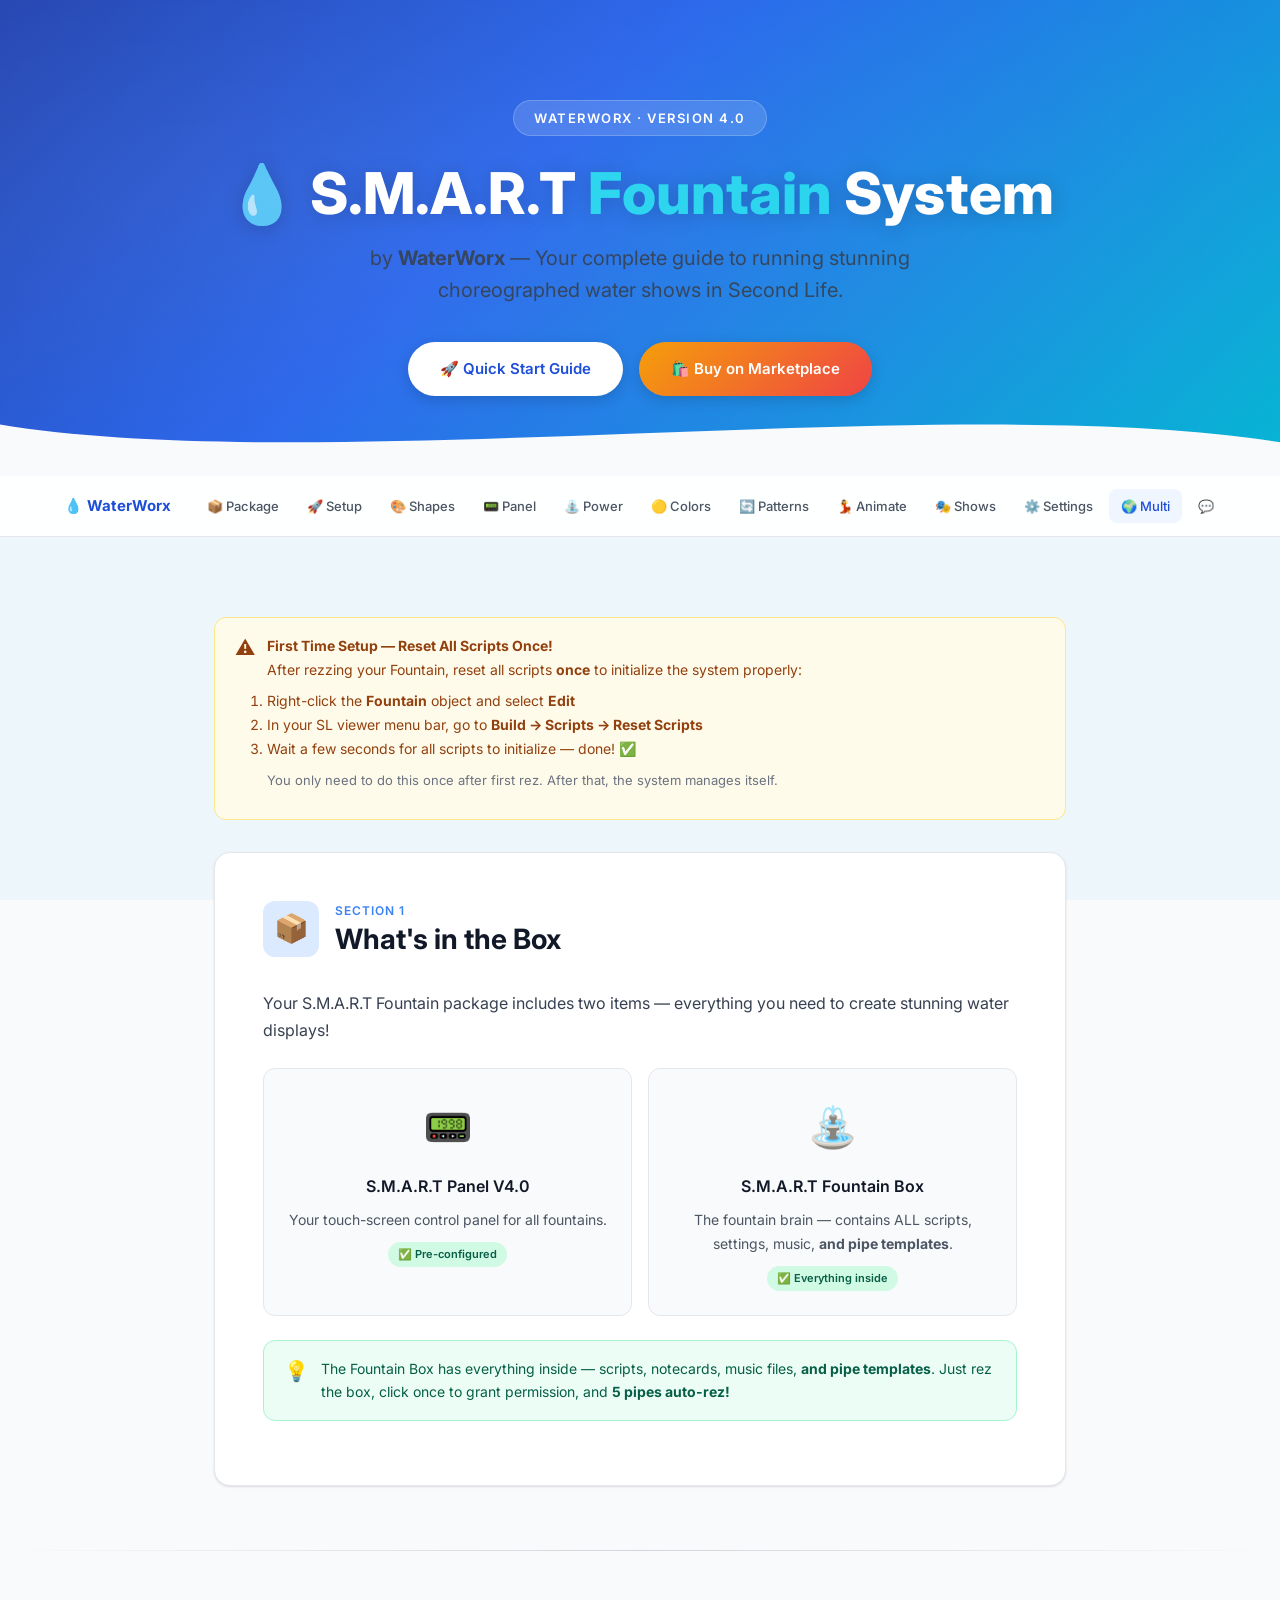
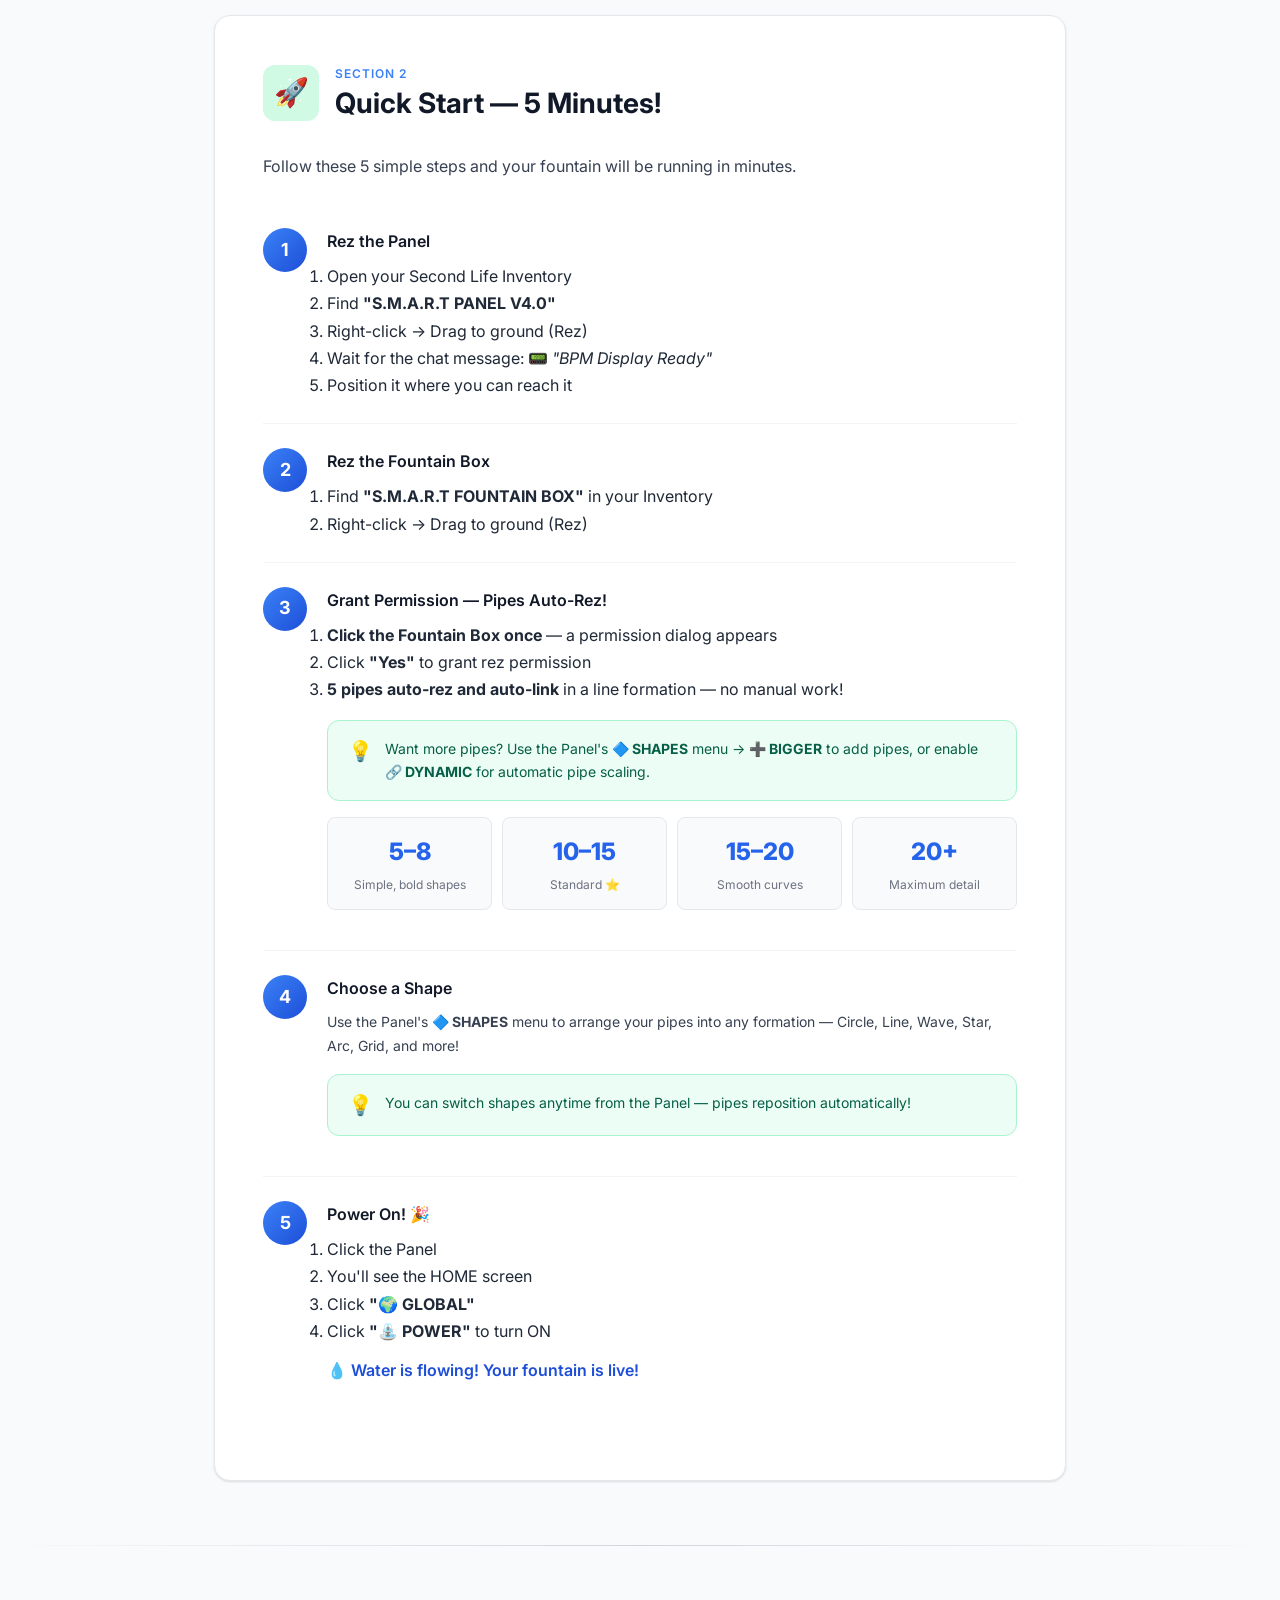
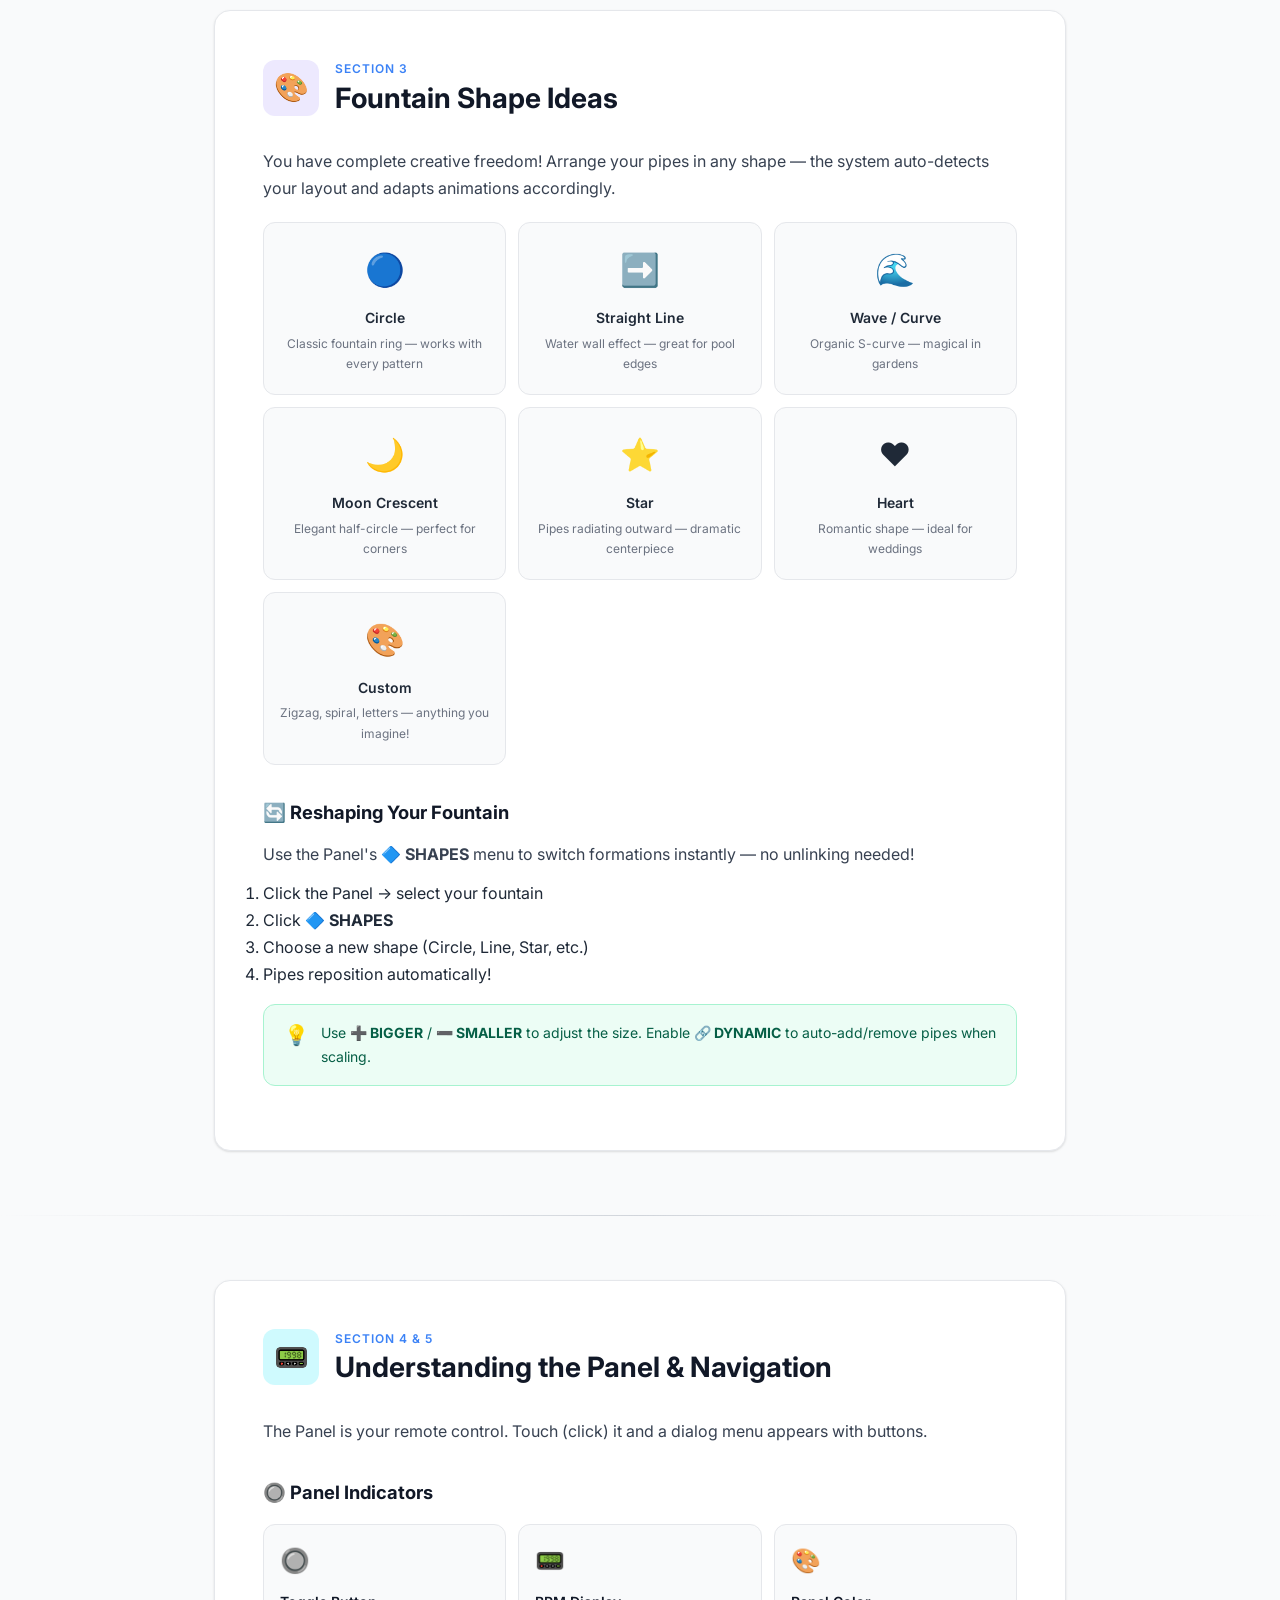
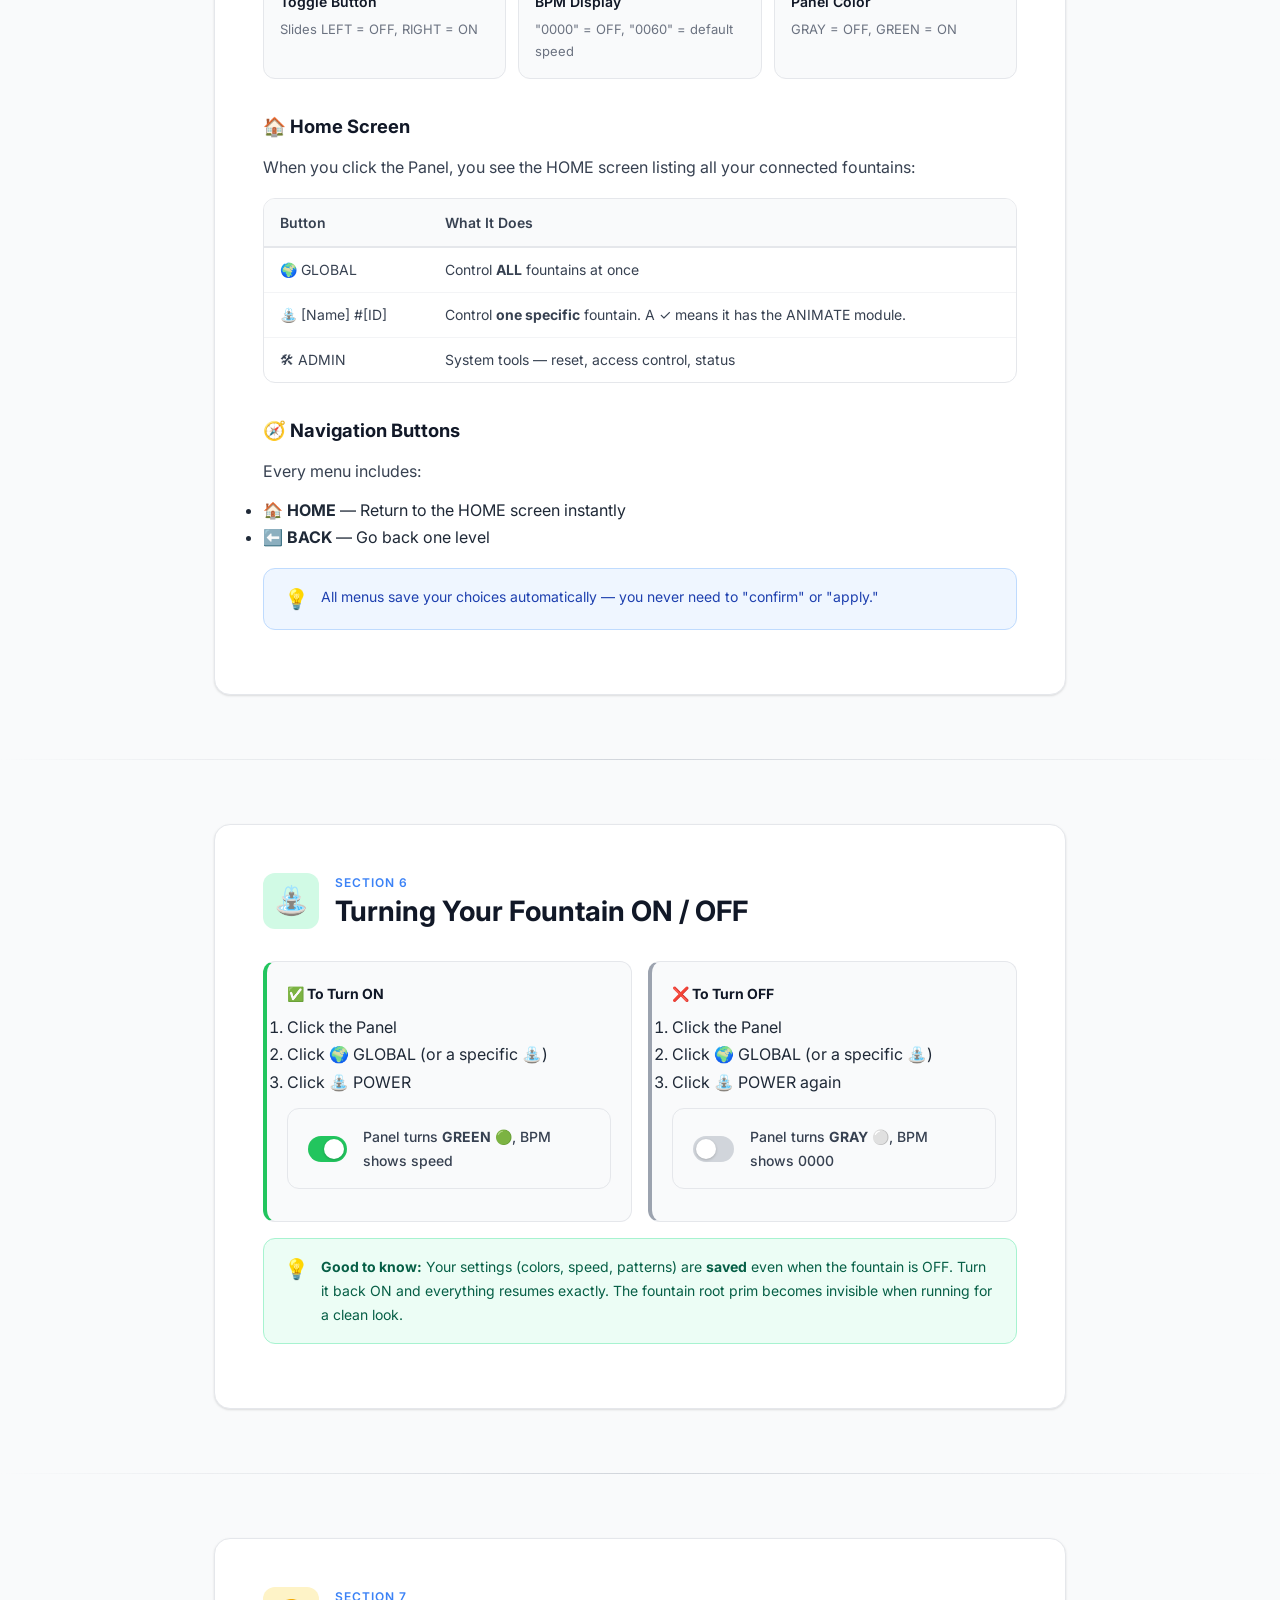
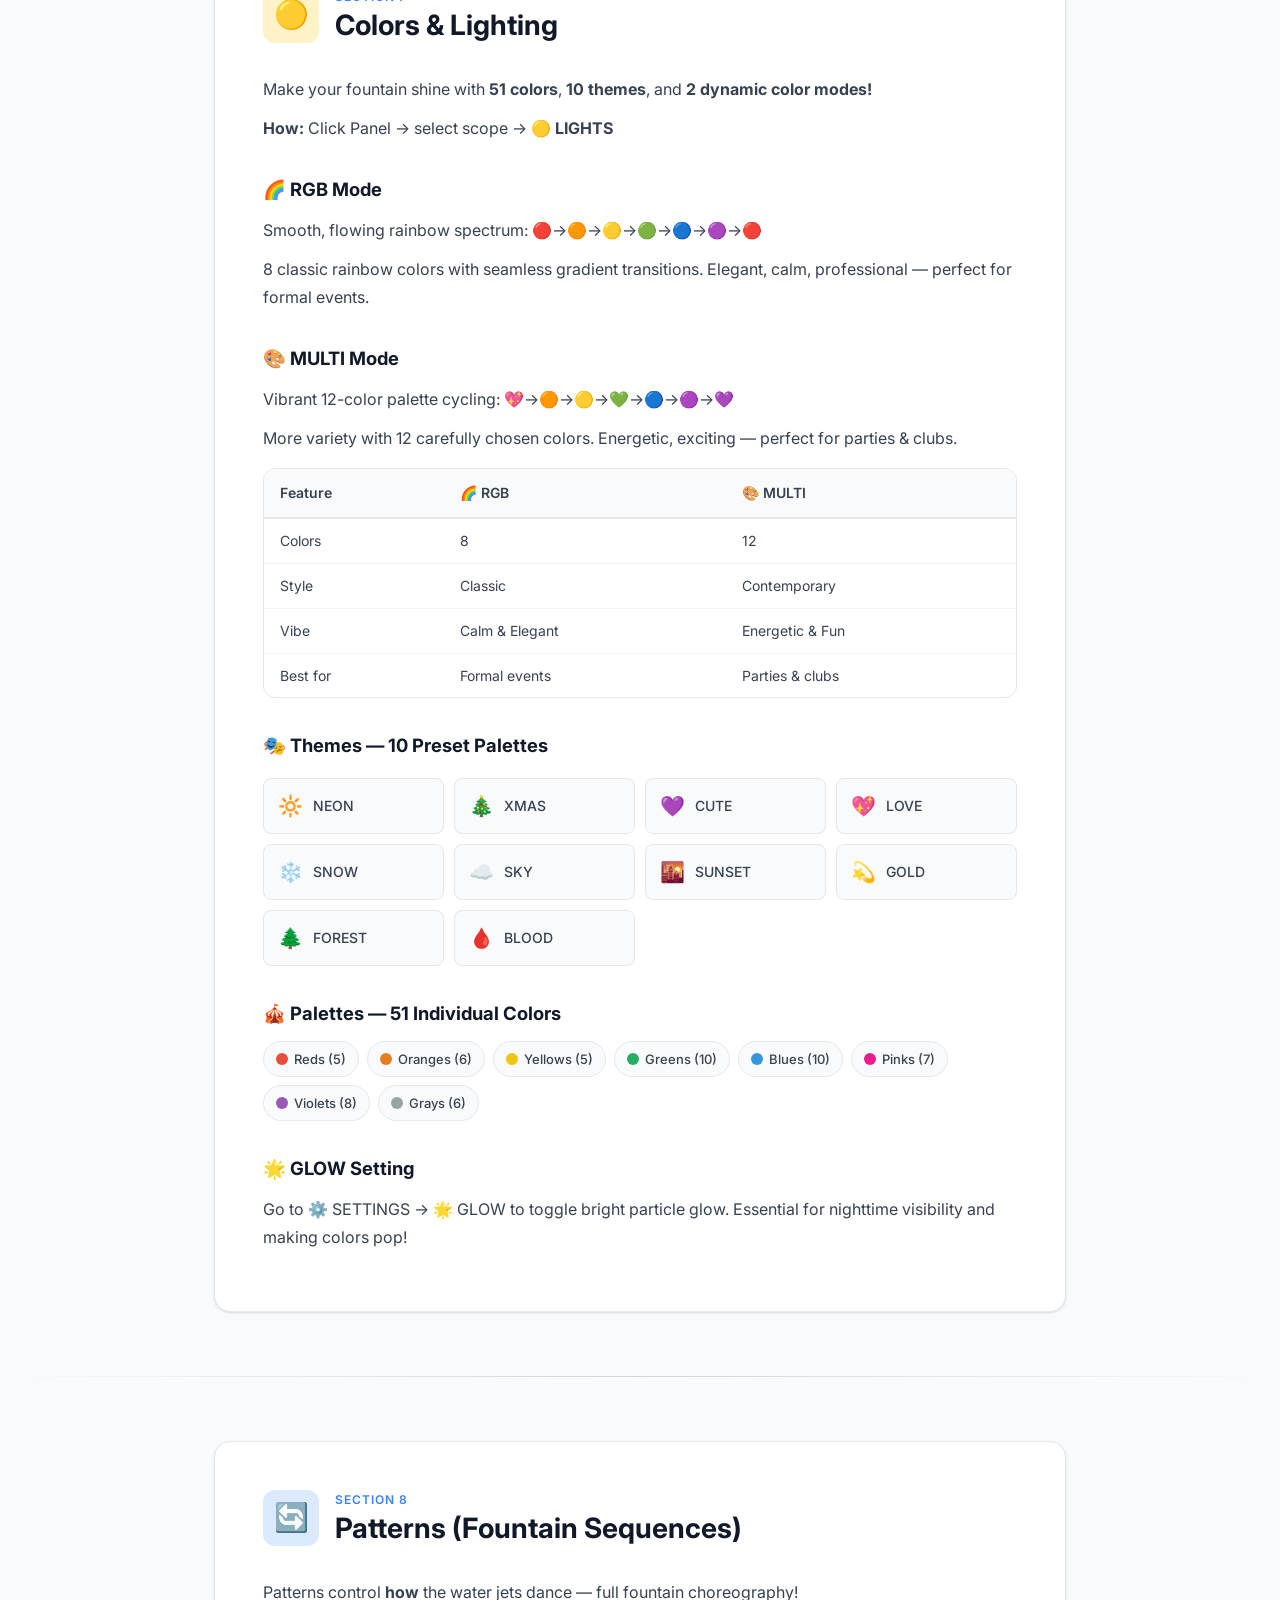
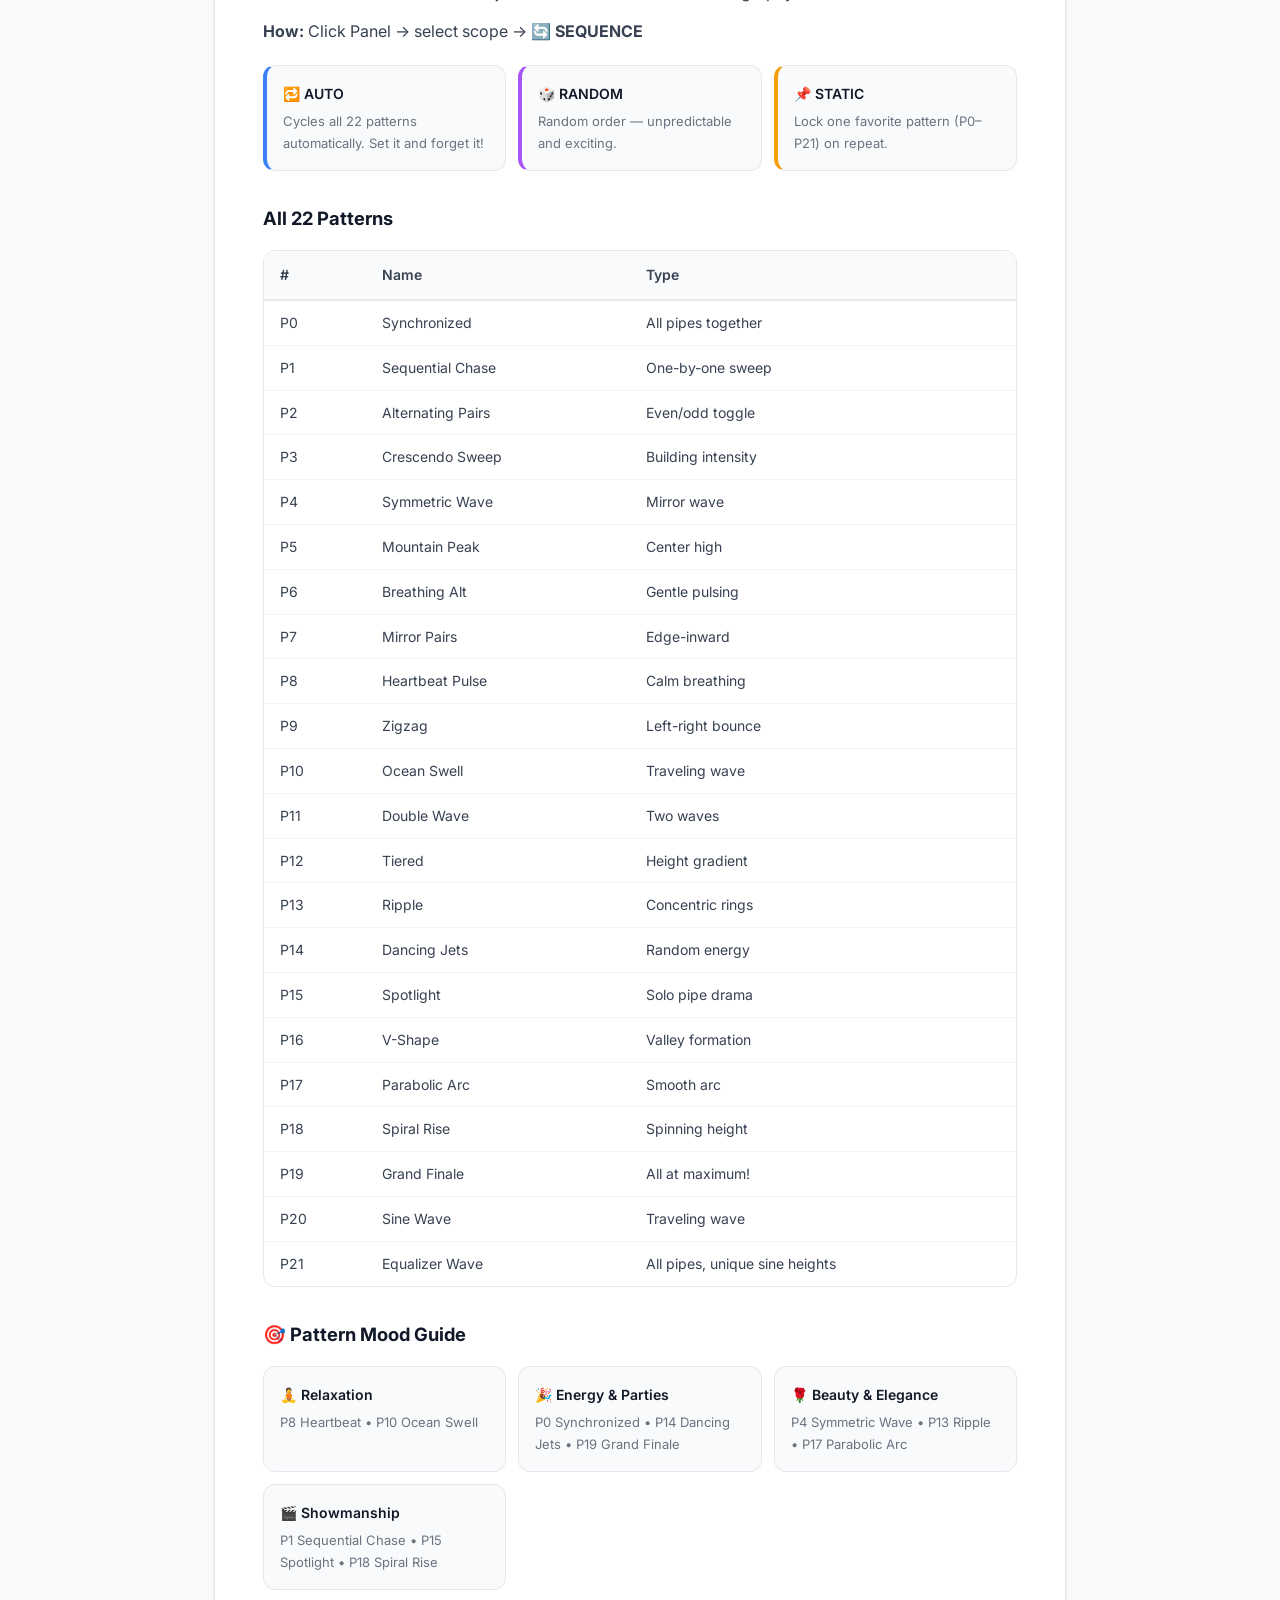
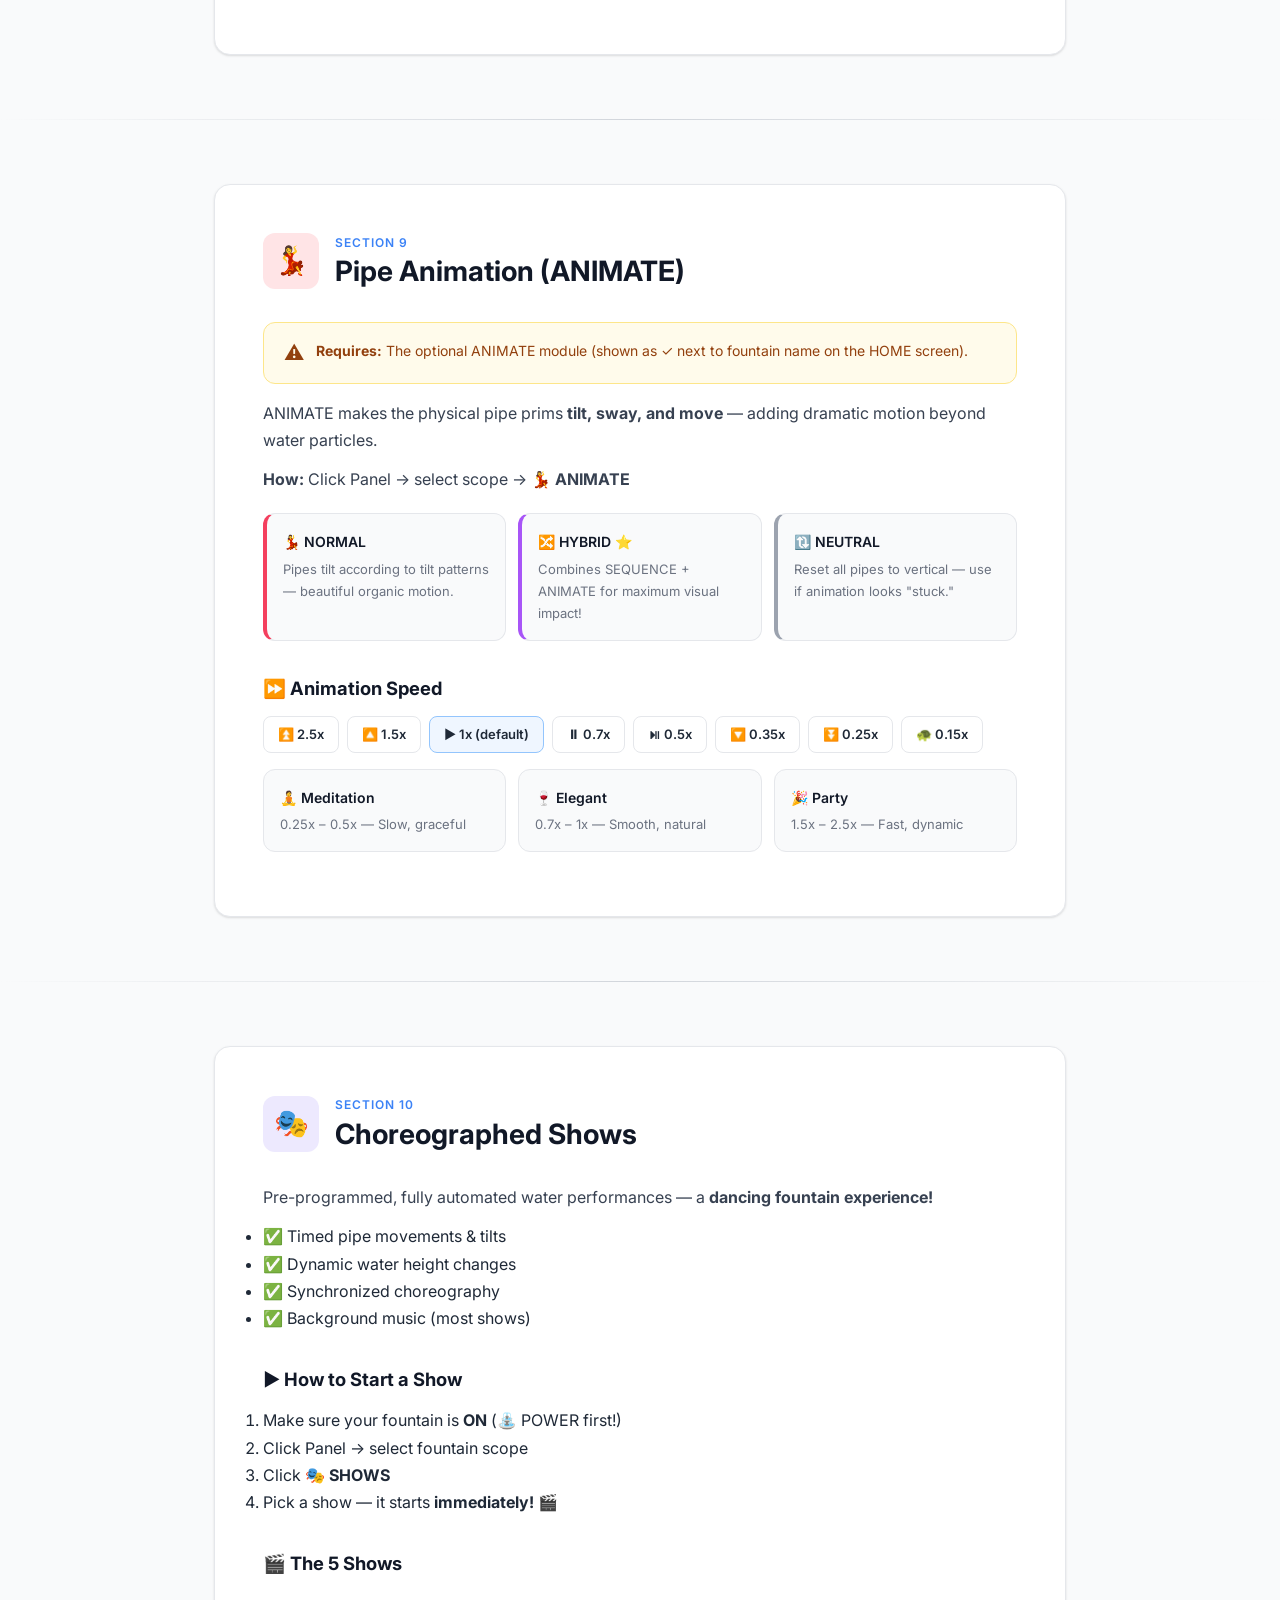
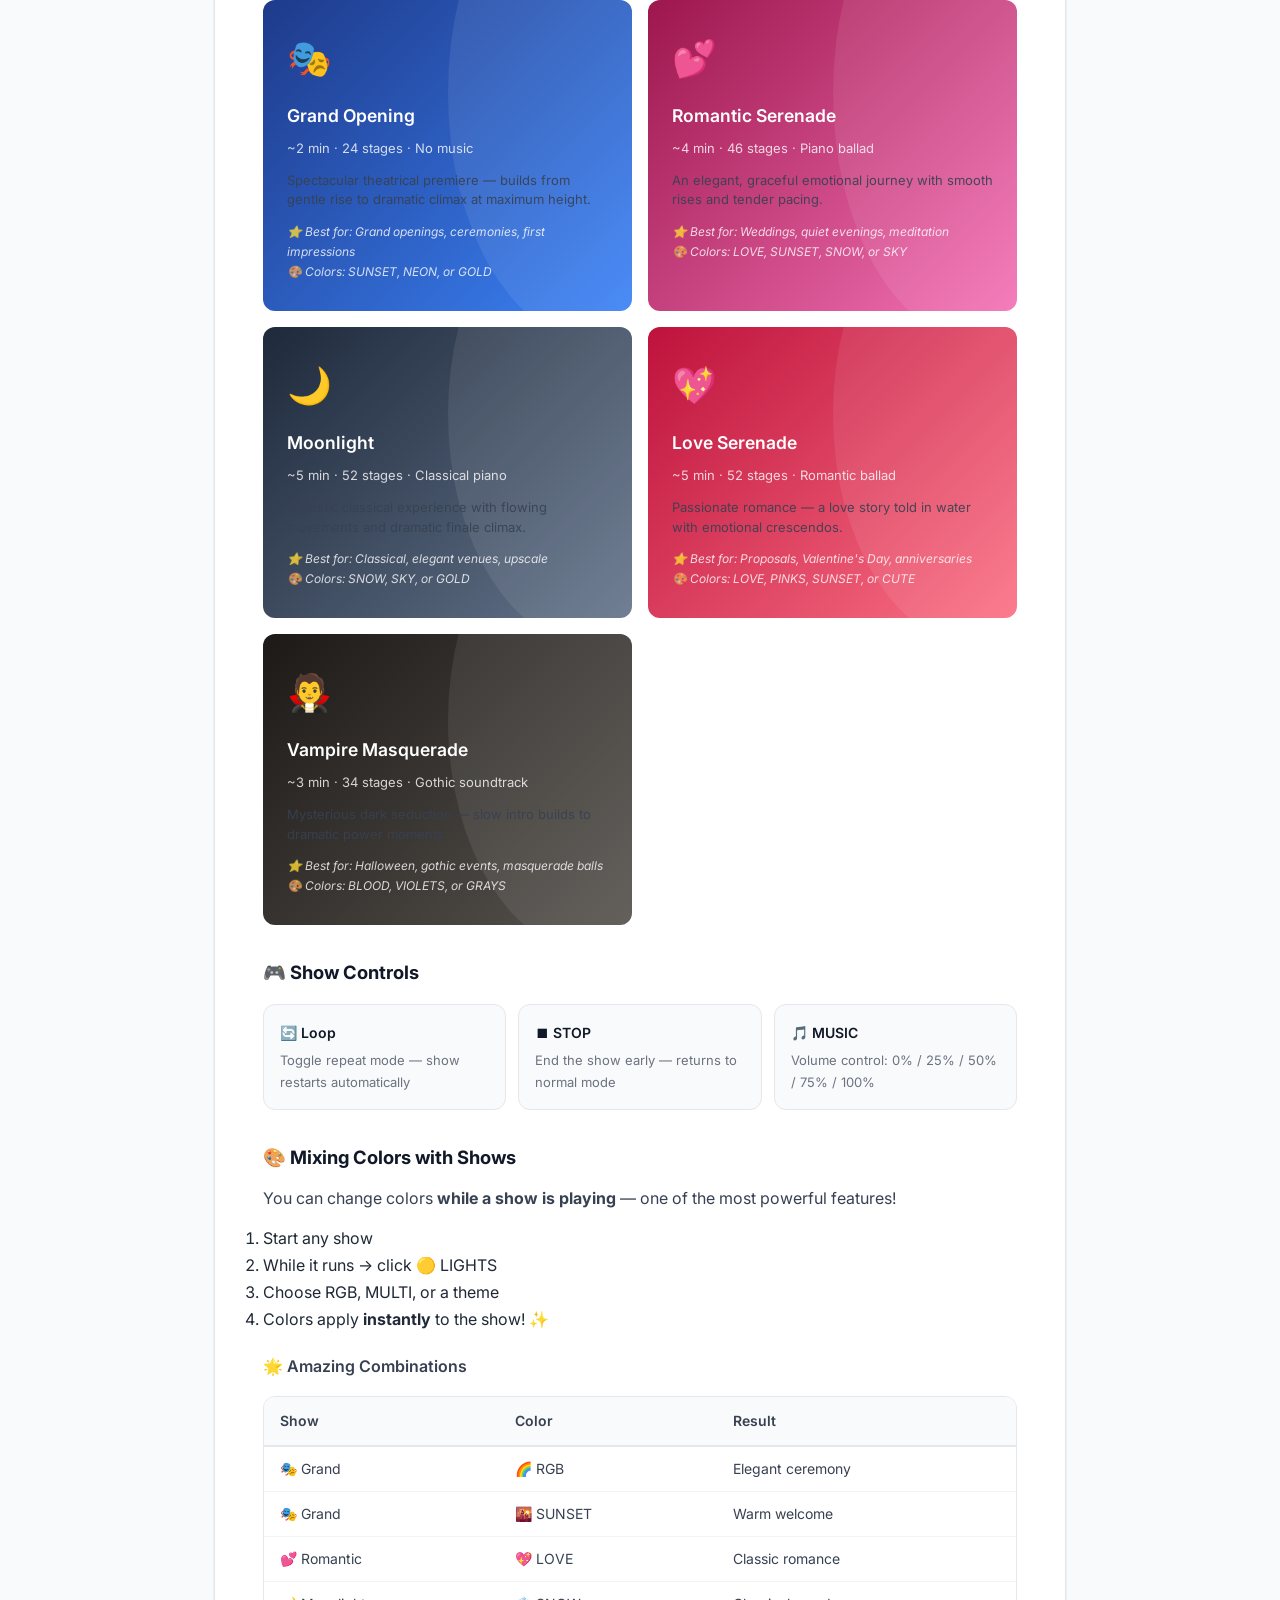
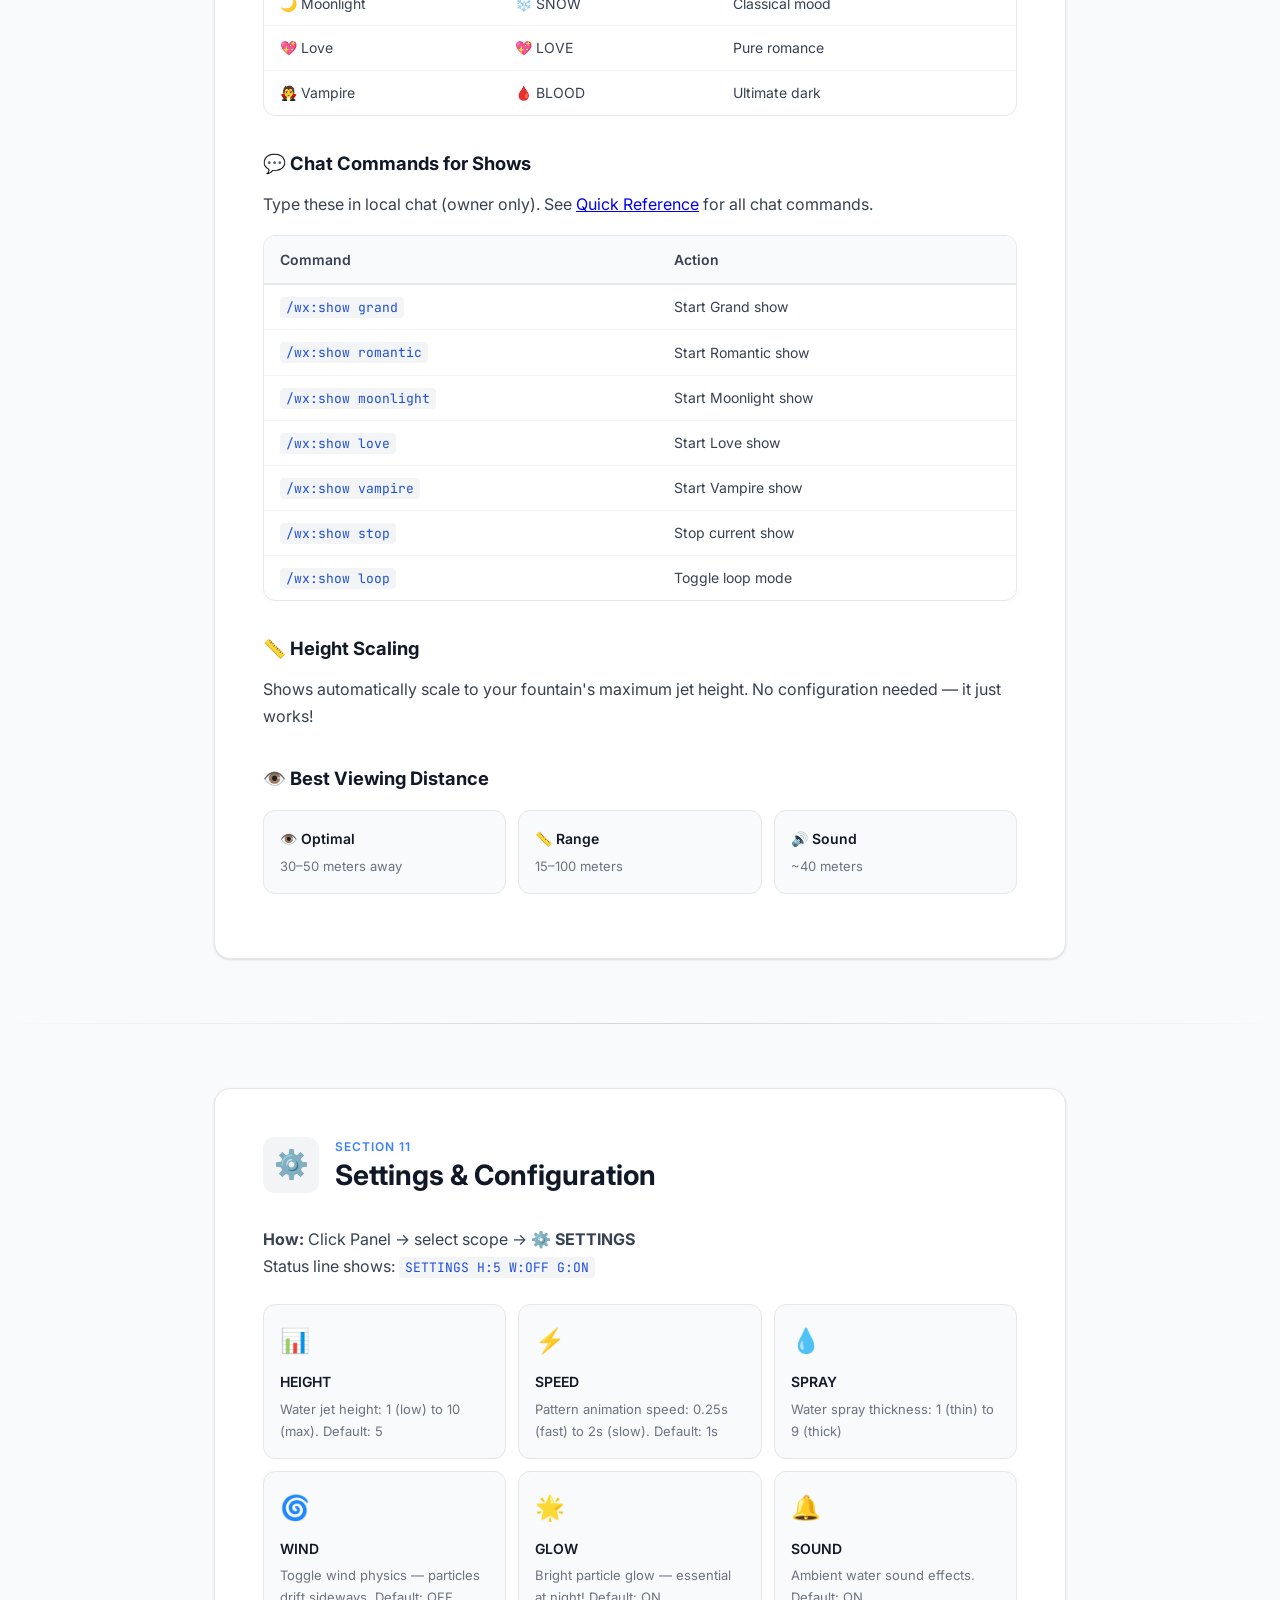
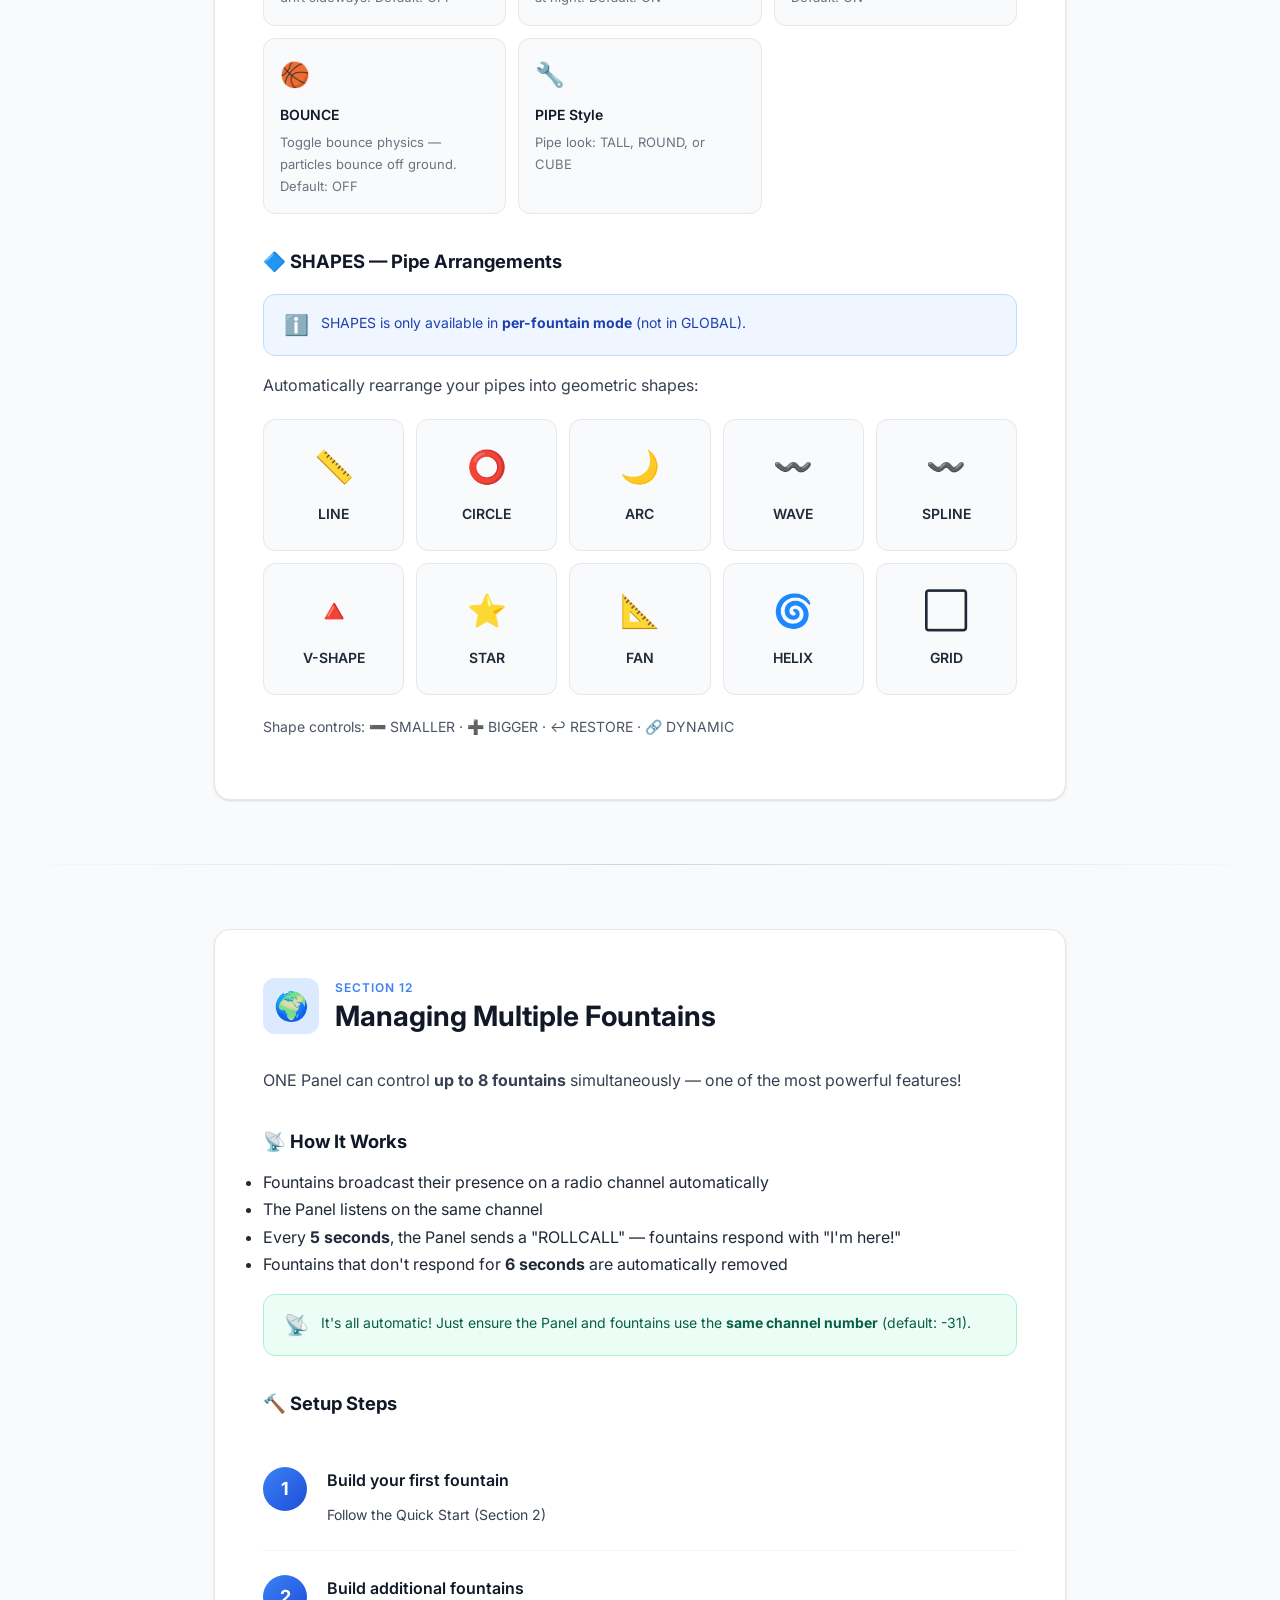
==== index.html @ d5ed3cd9 "Create index.html" ====
<!DOCTYPE html>
<html lang="en">
<head>
  <meta charset="UTF-8">
  <meta name="viewport" content="width=device-width, initial-scale=1.0">
  <title>WaterWorx — S.M.A.R.T Fountain System V4.0 User Guide</title>
  <meta name="description" content="Complete user guide for the WaterWorx S.M.A.R.T Fountain System V4.0 for Second Life. Setup, controls, shows, multi-fountain management and more.">
  <link rel="preconnect" href="https://fonts.googleapis.com">
  <link rel="preconnect" href="https://fonts.gstatic.com" crossorigin>
  <link href="https://fonts.googleapis.com/css2?family=Inter:wght@300;400;500;600;700;800&family=JetBrains+Mono:wght@400;500&display=swap" rel="stylesheet">
  <style>
    /* ========== CSS Reset & Variables ========== */
    *, *::before, *::after { box-sizing: border-box; margin: 0; padding: 0; }

    :root {
      --blue-50: #eff6ff;
      --blue-100: #dbeafe;
      --blue-200: #bfdbfe;
      --blue-300: #93c5fd;
      --blue-400: #60a5fa;
      --blue-500: #3b82f6;
      --blue-600: #2563eb;
      --blue-700: #1d4ed8;
      --blue-800: #1e40af;
      --blue-900: #1e3a8a;
      --cyan-400: #22d3ee;
      --cyan-500: #06b6d4;
      --purple-500: #a855f7;
      --purple-600: #9333ea;
      --gray-50: #f9fafb;
      --gray-100: #f3f4f6;
      --gray-200: #e5e7eb;
      --gray-300: #d1d5db;
      --gray-400: #9ca3af;
      --gray-500: #6b7280;
      --gray-600: #4b5563;
      --gray-700: #374151;
      --gray-800: #1f2937;
      --gray-900: #111827;
      --green-500: #22c55e;
      --red-500: #ef4444;
      --amber-500: #f59e0b;
      --rose-500: #f43f5e;
      --radius: 12px;
      --radius-lg: 16px;
      --shadow: 0 1px 3px rgba(0,0,0,.08), 0 1px 2px rgba(0,0,0,.06);
      --shadow-md: 0 4px 6px -1px rgba(0,0,0,.08), 0 2px 4px -2px rgba(0,0,0,.06);
      --shadow-lg: 0 10px 15px -3px rgba(0,0,0,.08), 0 4px 6px -4px rgba(0,0,0,.06);
      --shadow-xl: 0 20px 25px -5px rgba(0,0,0,.1), 0 8px 10px -6px rgba(0,0,0,.08);
    }

    html { scroll-behavior: smooth; scroll-padding-top: 90px; }

    body {
      font-family: 'Inter', -apple-system, BlinkMacSystemFont, sans-serif;
      background: var(--gray-50);
      color: var(--gray-800);
      line-height: 1.7;
      font-size: 16px;
      -webkit-font-smoothing: antialiased;
    }

    /* ========== Animated Water Background ========== */
    .water-bg {
      position: fixed;
      top: 0; left: 0; right: 0; bottom: 0;
      pointer-events: none;
      z-index: -1;
      overflow: hidden;
    }
    .water-bg::before, .water-bg::after {
      content: '';
      position: absolute;
      width: 200%;
      height: 200%;
      top: -50%;
      left: -50%;
      border-radius: 40%;
      opacity: .03;
    }
    .water-bg::before {
      background: var(--blue-400);
      animation: waterFloat 25s ease-in-out infinite;
    }
    .water-bg::after {
      background: var(--cyan-400);
      animation: waterFloat 30s ease-in-out infinite reverse;
    }
    @keyframes waterFloat {
      0%, 100% { transform: translate(0, 0) rotate(0deg); }
      25% { transform: translate(2%, 3%) rotate(90deg); }
      50% { transform: translate(-1%, 5%) rotate(180deg); }
      75% { transform: translate(3%, 1%) rotate(270deg); }
    }

    /* ========== Header / Hero ========== */
    .hero {
      background: linear-gradient(135deg, var(--blue-800) 0%, var(--blue-600) 40%, var(--cyan-500) 100%);
      color: #fff;
      padding: 100px 24px 80px;
      text-align: center;
      position: relative;
      overflow: hidden;
    }
    .hero::before {
      content: '';
      position: absolute;
      top: -60%;
      left: -20%;
      width: 140%;
      height: 200%;
      background: radial-gradient(ellipse at 30% 50%, rgba(255,255,255,.08) 0%, transparent 70%);
      pointer-events: none;
    }
    .hero-badge {
      display: inline-block;
      background: rgba(255,255,255,.15);
      backdrop-filter: blur(8px);
      border: 1px solid rgba(255,255,255,.2);
      padding: 6px 20px;
      border-radius: 999px;
      font-size: 13px;
      font-weight: 600;
      letter-spacing: 1.5px;
      text-transform: uppercase;
      margin-bottom: 24px;
    }
    .hero h1 {
      font-size: clamp(2.2rem, 5vw, 3.6rem);
      font-weight: 800;
      line-height: 1.15;
      margin-bottom: 16px;
      text-shadow: 0 2px 20px rgba(0,0,0,.2);
    }
    .hero h1 span { color: var(--cyan-400); }
    .hero p {
      font-size: clamp(1rem, 2vw, 1.25rem);
      max-width: 640px;
      margin: 0 auto 36px;
      opacity: .9;
      line-height: 1.6;
    }
    .hero-buttons {
      display: flex;
      justify-content: center;
      flex-wrap: wrap;
      gap: 16px;
      position: relative;
      z-index: 2;
    }
    .hero-cta {
      display: inline-flex;
      align-items: center;
      gap: 8px;
      background: #fff;
      color: var(--blue-700);
      font-weight: 600;
      font-size: 15px;
      padding: 14px 32px;
      border-radius: 999px;
      text-decoration: none;
      transition: transform .2s, box-shadow .2s;
      box-shadow: 0 4px 14px rgba(0,0,0,.15);
    }
    .hero-cta:hover { transform: translateY(-2px); box-shadow: 0 8px 24px rgba(0,0,0,.2); }
    .hero-cta-buy {
      background: linear-gradient(135deg, #f59e0b, #ef4444);
      color: #fff;
    }
    .hero-cta-buy:hover {
      background: linear-gradient(135deg, #d97706, #dc2626);
    }
    .hero-wave {
      position: absolute;
      bottom: -2px;
      left: 0;
      width: 100%;
      line-height: 0;
    }
    .hero-wave svg { display: block; width: 100%; height: auto; }

    /* ========== Sticky Nav ========== */
    .sticky-nav {
      position: sticky;
      top: 0;
      background: rgba(255,255,255,.92);
      backdrop-filter: blur(12px);
      border-bottom: 1px solid var(--gray-200);
      z-index: 100;
      transition: box-shadow .3s;
    }
    .sticky-nav.scrolled { box-shadow: var(--shadow-md); }
    .nav-inner {
      max-width: 1200px;
      margin: 0 auto;
      padding: 0 24px;
      display: flex;
      align-items: center;
      height: 60px;
      gap: 24px;
    }
    .nav-logo {
      font-weight: 700;
      font-size: 15px;
      color: var(--blue-700);
      white-space: nowrap;
      flex-shrink: 0;
    }
    .nav-links {
      display: flex;
      gap: 4px;
      overflow-x: auto;
      scrollbar-width: none;
      flex: 1;
    }
    .nav-links::-webkit-scrollbar { display: none; }
    .nav-links a {
      font-size: 13px;
      font-weight: 500;
      color: var(--gray-600);
      text-decoration: none;
      white-space: nowrap;
      padding: 6px 12px;
      border-radius: 8px;
      transition: background .15s, color .15s;
    }
    .nav-links a:hover, .nav-links a.active {
      background: var(--blue-50);
      color: var(--blue-700);
    }
    .mobile-menu-btn {
      display: none;
      background: none;
      border: none;
      font-size: 24px;
      cursor: pointer;
      color: var(--gray-700);
    }

    /* ========== Content Container ========== */
    .container {
      max-width: 900px;
      margin: 0 auto;
      padding: 0 24px;
    }

    /* ========== Sections ========== */
    section {
      padding: 64px 0;
    }
    section:nth-child(even) > .container > .section-card {
      background: #fff;
    }
    .section-card {
      background: #fff;
      border-radius: var(--radius-lg);
      border: 1px solid var(--gray-200);
      padding: 48px;
      box-shadow: var(--shadow);
      transition: box-shadow .3s;
    }
    .section-card:hover { box-shadow: var(--shadow-lg); }

    .section-header {
      display: flex;
      align-items: center;
      gap: 16px;
      margin-bottom: 32px;
    }
    .section-icon {
      width: 56px;
      height: 56px;
      border-radius: var(--radius);
      display: flex;
      align-items: center;
      justify-content: center;
      font-size: 28px;
      flex-shrink: 0;
    }
    .icon-blue { background: var(--blue-100); }
    .icon-green { background: #d1fae5; }
    .icon-purple { background: #ede9fe; }
    .icon-amber { background: #fef3c7; }
    .icon-rose { background: #ffe4e6; }
    .icon-cyan { background: #cffafe; }
    .icon-gray { background: var(--gray-100); }

    .section-header h2 {
      font-size: 1.75rem;
      font-weight: 700;
      color: var(--gray-900);
      line-height: 1.3;
    }
    .section-header .section-num {
      display: block;
      font-size: 12px;
      font-weight: 600;
      color: var(--blue-500);
      text-transform: uppercase;
      letter-spacing: 1px;
    }

    h3 {
      font-size: 1.15rem;
      font-weight: 700;
      color: var(--gray-900);
      margin: 32px 0 12px;
    }
    h4 {
      font-size: 1rem;
      font-weight: 600;
      color: var(--gray-700);
      margin: 20px 0 8px;
    }
    p { margin-bottom: 12px; color: var(--gray-700); }

    /* ========== Package Cards ========== */
    .package-grid {
      display: grid;
      grid-template-columns: repeat(auto-fit, minmax(240px, 1fr));
      gap: 16px;
      margin: 24px 0;
    }
    .package-card {
      background: var(--gray-50);
      border: 1px solid var(--gray-200);
      border-radius: var(--radius);
      padding: 24px;
      text-align: center;
      transition: transform .2s, box-shadow .2s;
    }
    .package-card:hover { transform: translateY(-3px); box-shadow: var(--shadow-md); }
    .package-card .card-icon { font-size: 40px; margin-bottom: 12px; display: block; }
    .package-card h4 { margin: 0 0 8px; color: var(--gray-900); }
    .package-card p { font-size: 14px; color: var(--gray-600); margin: 0; }
    .package-card .badge {
      display: inline-block;
      background: #d1fae5;
      color: #065f46;
      font-size: 11px;
      font-weight: 600;
      padding: 3px 10px;
      border-radius: 999px;
      margin-top: 10px;
    }

    /* ========== Step Cards ========== */
    .steps { margin: 24px 0; }
    .step {
      display: flex;
      gap: 20px;
      padding: 24px 0;
      border-bottom: 1px solid var(--gray-100);
    }
    .step:last-child { border-bottom: none; }
    .step-num {
      width: 44px;
      height: 44px;
      border-radius: 50%;
      background: linear-gradient(135deg, var(--blue-500), var(--blue-700));
      color: #fff;
      font-weight: 700;
      font-size: 18px;
      display: flex;
      align-items: center;
      justify-content: center;
      flex-shrink: 0;
    }
    .step-content { flex: 1; }
    .step-content h4 { margin: 0 0 8px; font-size: 1rem; color: var(--gray-900); }
    .step-content p { margin: 0; font-size: 14px; }
    .step-content ul { margin: 8px 0 0 16px; font-size: 14px; color: var(--gray-600); }
    .step-content ul li { margin-bottom: 4px; }

    /* ========== Info / Tip / Warning Boxes ========== */
    .callout {
      border-radius: var(--radius);
      padding: 16px 20px;
      margin: 16px 0;
      font-size: 14px;
      display: flex;
      gap: 12px;
      align-items: flex-start;
    }
    .callout-icon { font-size: 20px; flex-shrink: 0; line-height: 1.4; }
    .callout-tip { background: #ecfdf5; border: 1px solid #a7f3d0; color: #065f46; }
    .callout-warn { background: #fffbeb; border: 1px solid #fde68a; color: #92400e; }
    .callout-info { background: var(--blue-50); border: 1px solid var(--blue-200); color: var(--blue-800); }

    /* ========== Tables ========== */
    .table-wrap {
      overflow-x: auto;
      margin: 16px 0;
      border-radius: var(--radius);
      border: 1px solid var(--gray-200);
    }
    table {
      width: 100%;
      border-collapse: collapse;
      font-size: 14px;
    }
    thead { background: var(--gray-50); }
    th {
      text-align: left;
      padding: 12px 16px;
      font-weight: 600;
      color: var(--gray-700);
      border-bottom: 2px solid var(--gray-200);
      white-space: nowrap;
    }
    td {
      padding: 10px 16px;
      border-bottom: 1px solid var(--gray-100);
      color: var(--gray-700);
    }
    tr:last-child td { border-bottom: none; }
    tr:hover td { background: var(--blue-50); }
    code, .mono {
      font-family: 'JetBrains Mono', monospace;
      font-size: 13px;
      background: var(--gray-100);
      padding: 2px 6px;
      border-radius: 4px;
      color: var(--blue-700);
    }

    /* ========== Feature Grid ========== */
    .feature-grid {
      display: grid;
      grid-template-columns: repeat(auto-fit, minmax(200px, 1fr));
      gap: 12px;
      margin: 16px 0;
    }
    .feature-item {
      background: var(--gray-50);
      border: 1px solid var(--gray-200);
      border-radius: var(--radius);
      padding: 16px;
      font-size: 14px;
    }
    .feature-item .fi-icon { font-size: 24px; margin-bottom: 8px; display: block; }
    .feature-item h5 { font-size: 14px; font-weight: 600; color: var(--gray-900); margin: 0 0 4px; }
    .feature-item p { font-size: 13px; color: var(--gray-500); margin: 0; }

    /* ========== Shapes Gallery ========== */
    .shapes-gallery {
      display: grid;
      grid-template-columns: repeat(auto-fit, minmax(180px, 1fr));
      gap: 12px;
      margin: 20px 0;
    }
    .shape-card {
      background: var(--gray-50);
      border: 1px solid var(--gray-200);
      border-radius: var(--radius);
      padding: 20px 16px;
      text-align: center;
      transition: transform .2s;
    }
    .shape-card:hover { transform: translateY(-2px); box-shadow: var(--shadow); }
    .shape-card .shape-icon { font-size: 32px; display: block; margin-bottom: 8px; }
    .shape-card h5 { font-size: 14px; font-weight: 600; margin: 0 0 4px; }
    .shape-card p { font-size: 12px; color: var(--gray-500); margin: 0; }

    /* ========== Show Cards ========== */
    .show-grid {
      display: grid;
      grid-template-columns: repeat(auto-fit, minmax(260px, 1fr));
      gap: 16px;
      margin: 20px 0;
    }
    .show-card {
      border-radius: var(--radius);
      padding: 28px 24px;
      color: #fff;
      position: relative;
      overflow: hidden;
      transition: transform .2s;
    }
    .show-card:hover { transform: translateY(-3px); }
    .show-card::before {
      content: '';
      position: absolute;
      top: -50%;
      right: -30%;
      width: 80%;
      height: 160%;
      border-radius: 50%;
      background: rgba(255,255,255,.08);
      pointer-events: none;
    }
    .show-grand { background: linear-gradient(135deg, #1e3a8a, #3b82f6); }
    .show-romantic { background: linear-gradient(135deg, #9d174d, #f472b6); }
    .show-moonlight { background: linear-gradient(135deg, #1e293b, #64748b); }
    .show-love { background: linear-gradient(135deg, #be123c, #fb7185); }
    .show-vampire { background: linear-gradient(135deg, #1c1917, #57534e); }
    .show-card .show-emoji { font-size: 36px; margin-bottom: 12px; display: block; }
    .show-card h4 { font-size: 1.1rem; margin: 0 0 6px; color: #fff; }
    .show-card .show-meta { font-size: 13px; opacity: .8; margin-bottom: 12px; }
    .show-card p { font-size: 13px; opacity: .9; margin: 0; line-height: 1.5; }
    .show-card .show-best {
      margin-top: 12px;
      font-size: 12px;
      opacity: .8;
      font-style: italic;
    }

    /* ========== Config Block ========== */
    .config-block {
      background: var(--gray-900);
      color: #e2e8f0;
      border-radius: var(--radius);
      padding: 24px;
      font-family: 'JetBrains Mono', monospace;
      font-size: 13px;
      line-height: 1.8;
      margin: 16px 0;
      overflow-x: auto;
    }
    .config-block .cfg-comment { color: #64748b; }
    .config-block .cfg-key { color: var(--cyan-400); }
    .config-block .cfg-val { color: #a5f3fc; }

    /* ========== Menu Tree ========== */
    .menu-tree {
      background: var(--gray-50);
      border: 1px solid var(--gray-200);
      border-radius: var(--radius);
      padding: 24px 28px;
      margin: 16px 0;
      font-family: 'JetBrains Mono', monospace;
      font-size: 13px;
      line-height: 2;
      color: var(--gray-700);
      white-space: pre;
      overflow-x: auto;
    }
    .menu-tree .mt-icon { font-family: 'Inter', sans-serif; }

    /* ========== Cheat Sheet ========== */
    .cheat-grid {
      display: grid;
      grid-template-columns: 1fr 1fr;
      gap: 8px;
      margin: 16px 0;
    }
    .cheat-item {
      display: flex;
      gap: 12px;
      align-items: center;
      padding: 10px 14px;
      background: var(--gray-50);
      border: 1px solid var(--gray-200);
      border-radius: 8px;
      font-size: 13px;
    }
    .cheat-what { font-weight: 600; color: var(--gray-800); flex: 1; }
    .cheat-how { color: var(--blue-600); font-size: 12px; font-weight: 500; text-align: right; }

    /* ========== Color Swatches ========== */
    .theme-grid {
      display: grid;
      grid-template-columns: repeat(auto-fill, minmax(160px, 1fr));
      gap: 10px;
      margin: 16px 0;
    }
    .theme-swatch {
      display: flex;
      align-items: center;
      gap: 10px;
      padding: 10px 14px;
      border-radius: 8px;
      background: var(--gray-50);
      border: 1px solid var(--gray-200);
      font-size: 14px;
    }
    .theme-swatch .ts-icon { font-size: 20px; }
    .theme-swatch span { font-weight: 500; color: var(--gray-700); }

    /* ========== Troubleshoot Accordion ========== */
    .faq-list { margin: 20px 0; }
    .faq-item {
      border: 1px solid var(--gray-200);
      border-radius: var(--radius);
      margin-bottom: 8px;
      overflow: hidden;
      background: #fff;
    }
    .faq-q {
      width: 100%;
      background: none;
      border: none;
      padding: 16px 20px;
      text-align: left;
      font-size: 15px;
      font-weight: 600;
      color: var(--gray-800);
      cursor: pointer;
      display: flex;
      align-items: center;
      gap: 12px;
      transition: background .15s;
      font-family: inherit;
    }
    .faq-q:hover { background: var(--gray-50); }
    .faq-q::after {
      content: '+';
      margin-left: auto;
      font-size: 20px;
      font-weight: 400;
      color: var(--gray-400);
      transition: transform .2s;
    }
    .faq-item.open .faq-q::after { content: '−'; }
    .faq-a {
      max-height: 0;
      overflow: hidden;
      transition: max-height .3s ease;
    }
    .faq-a-inner {
      padding: 0 20px 16px;
      font-size: 14px;
      color: var(--gray-600);
      line-height: 1.7;
    }
    .faq-a-inner ol { margin: 8px 0 0 20px; }
    .faq-a-inner ol li { margin-bottom: 4px; }
    .faq-item.open .faq-a { max-height: 500px; }

    /* ========== Footer ========== */
    .footer {
      background: var(--gray-900);
      color: var(--gray-400);
      text-align: center;
      padding: 48px 24px;
      font-size: 14px;
    }
    .footer-brand {
      font-size: 20px;
      font-weight: 700;
      color: #fff;
      margin-bottom: 8px;
    }
    .footer p { margin-bottom: 4px; color: var(--gray-400); }
    .footer-links { margin-top: 20px; display: flex; justify-content: center; gap: 24px; }
    .footer-links a { color: var(--blue-400); text-decoration: none; font-weight: 500; transition: color .15s; }
    .footer-links a:hover { color: var(--cyan-400); }

    /* ========== Scroll-to-top ========== */
    .scroll-top {
      position: fixed;
      bottom: 32px;
      right: 32px;
      width: 48px;
      height: 48px;
      border-radius: 50%;
      background: var(--blue-600);
      color: #fff;
      border: none;
      cursor: pointer;
      font-size: 20px;
      display: flex;
      align-items: center;
      justify-content: center;
      box-shadow: var(--shadow-lg);
      opacity: 0;
      transform: translateY(20px);
      transition: opacity .3s, transform .3s;
      z-index: 99;
    }
    .scroll-top.show { opacity: 1; transform: translateY(0); }
    .scroll-top:hover { background: var(--blue-700); }

    /* ========== Responsive ========== */
    @media (max-width: 768px) {
      .section-card { padding: 28px 20px; }
      .nav-links { display: none; }
      .mobile-menu-btn { display: block; }
      .nav-links.mobile-open {
        display: flex;
        flex-direction: column;
        position: absolute;
        top: 60px;
        left: 0;
        right: 0;
        background: #fff;
        padding: 16px;
        border-bottom: 1px solid var(--gray-200);
        box-shadow: var(--shadow-lg);
        gap: 4px;
      }
      .hero { padding: 72px 20px 60px; }
      .cheat-grid { grid-template-columns: 1fr; }
      .show-grid { grid-template-columns: 1fr; }
    }

    /* ========== Comparison Table ========== */
    .comparison-row {
      display: grid;
      grid-template-columns: 1fr 1fr;
      gap: 16px;
      margin: 16px 0;
    }
    .comparison-col {
      background: var(--gray-50);
      border: 1px solid var(--gray-200);
      border-radius: var(--radius);
      padding: 20px;
    }
    .comparison-col h5 {
      font-size: 14px;
      font-weight: 700;
      margin: 0 0 8px;
      color: var(--gray-900);
    }
    .comparison-col ul { margin: 0 0 0 16px; font-size: 13px; color: var(--gray-600); }
    .comparison-col ul li { margin-bottom: 4px; }

    /* ========== Pipe count guide ========== */
    .pipe-guide {
      display: grid;
      grid-template-columns: repeat(auto-fit, minmax(140px, 1fr));
      gap: 10px;
      margin: 16px 0;
    }
    .pipe-guide-item {
      text-align: center;
      padding: 14px;
      background: var(--gray-50);
      border: 1px solid var(--gray-200);
      border-radius: 8px;
    }
    .pipe-guide-item .pgi-num { font-size: 24px; font-weight: 800; color: var(--blue-600); }
    .pipe-guide-item .pgi-label { font-size: 12px; color: var(--gray-500); margin-top: 2px; }

    /* ========== Section Divider ========== */
    .section-divider {
      height: 1px;
      background: linear-gradient(90deg, transparent, var(--gray-300), transparent);
      margin: 0;
      border: none;
    }

    /* ========== Sub-section ========== */
    .sub-section {
      margin: 28px 0;
      padding-top: 20px;
      border-top: 1px solid var(--gray-100);
    }
    .sub-section:first-of-type { border-top: none; padding-top: 0; }

    /* ========== Color Palette Chips ========== */
    .palette-chips {
      display: flex;
      flex-wrap: wrap;
      gap: 8px;
      margin: 12px 0;
    }
    .palette-chip {
      display: inline-flex;
      align-items: center;
      gap: 6px;
      padding: 6px 12px;
      background: var(--gray-50);
      border: 1px solid var(--gray-200);
      border-radius: 999px;
      font-size: 13px;
      font-weight: 500;
      color: var(--gray-700);
    }
    .palette-chip .pc-dot {
      width: 12px;
      height: 12px;
      border-radius: 50%;
      flex-shrink: 0;
    }

    /* Speed badges */
    .speed-badges {
      display: flex;
      flex-wrap: wrap;
      gap: 8px;
      margin: 12px 0;
    }
    .speed-badge {
      padding: 6px 14px;
      border-radius: 8px;
      font-size: 13px;
      font-weight: 600;
      border: 1px solid var(--gray-200);
      background: #fff;
    }

    /* Toggle switch visual */
    .toggle-visual {
      display: flex;
      align-items: center;
      gap: 16px;
      padding: 16px 20px;
      background: var(--gray-50);
      border-radius: var(--radius);
      border: 1px solid var(--gray-200);
      margin: 12px 0;
    }
    .tv-track {
      width: 48px;
      height: 26px;
      border-radius: 13px;
      position: relative;
    }
    .tv-on { background: var(--green-500); }
    .tv-off { background: var(--gray-300); }
    .tv-track::after {
      content: '';
      position: absolute;
      width: 20px;
      height: 20px;
      border-radius: 50%;
      background: #fff;
      top: 3px;
      box-shadow: 0 1px 3px rgba(0,0,0,.2);
    }
    .tv-on::after { right: 3px; }
    .tv-off::after { left: 3px; }
    .tv-label { font-size: 14px; font-weight: 500; color: var(--gray-700); }
  </style>
</head>
<body>

<div class="water-bg"></div>

<!-- ==================== HERO ==================== -->
<header class="hero" id="top">
  <div class="hero-badge">WaterWorx · Version 4.0</div>
  <h1>💧 S.M.A.R.T <span>Fountain</span> System</h1>
  <p>by <strong>WaterWorx</strong> — Your complete guide to running stunning choreographed water shows in Second&nbsp;Life.</p>
  <div class="hero-buttons">
    <a href="#quickstart" class="hero-cta">🚀 Quick Start Guide</a>
    <a href="https://marketplace.secondlife.com/p/SMART-PRO-EDITION-NEXT-LEVEL-FOUNTAIN/23738894" class="hero-cta hero-cta-buy" target="_blank" rel="noopener">🛍️ Buy on Marketplace</a>
  </div>
  <div class="hero-wave">
    <svg viewBox="0 0 1440 100" preserveAspectRatio="none" xmlns="http://www.w3.org/2000/svg">
      <path fill="#f9fafb" d="M0,40 C360,100 1080,0 1440,60 L1440,100 L0,100 Z"/>
    </svg>
  </div>
</header>

<!-- ==================== STICKY NAV ==================== -->
<nav class="sticky-nav" id="stickyNav">
  <div class="nav-inner">
    <div class="nav-logo">💧 WaterWorx</div>
    <button class="mobile-menu-btn" onclick="document.querySelector('.nav-links').classList.toggle('mobile-open')" aria-label="Menu">☰</button>
    <div class="nav-links">
      <a href="#package">📦 Package</a>
      <a href="#quickstart">🚀 Setup</a>
      <a href="#shapes">🎨 Shapes</a>
      <a href="#panel">📟 Panel</a>
      <a href="#power">⛲ Power</a>
      <a href="#colors">🟡 Colors</a>
      <a href="#patterns">🔄 Patterns</a>
      <a href="#animate">💃 Animate</a>
      <a href="#shows">🎭 Shows</a>
      <a href="#settings">⚙️ Settings</a>
      <a href="#multi">🌍 Multi</a>
      <a href="#chatcmd">💬 Chat</a>
      <a href="#admin">🛠 Admin</a>
      <a href="#troubleshoot">❓ Help</a>
      <a href="#reference">📋 Ref</a>
    </div>
  </div>
</nav>

<!-- ==================== 1. PACKAGE ==================== -->
<section id="package">
  <div class="container">

    <!-- IMPORTANT: First-time reset notice -->
    <div class="callout callout-warn" style="margin-bottom:32px;">
      <span class="callout-icon">⚠️</span>
      <div>
        <strong>First Time Setup — Reset All Scripts Once!</strong><br>
        After rezzing your Fountain, reset all scripts <strong>once</strong> to initialize the system properly:<br>
        <ol style="margin:8px 0 0 0;">
          <li>Right-click the <strong>Fountain</strong> object and select <strong>Edit</strong></li>
          <li>In your SL viewer menu bar, go to <strong>Build → Scripts → Reset Scripts</strong></li>
          <li>Wait a few seconds for all scripts to initialize — done! ✅</li>
        </ol>
        <p style="margin-top:8px;font-size:13px;color:var(--gray-500);">You only need to do this once after first rez. After that, the system manages itself.</p>
      </div>
    </div>

    <div class="section-card">
      <div class="section-header">
        <div class="section-icon icon-blue">📦</div>
        <div>
          <span class="section-num">Section 1</span>
          <h2>What's in the Box</h2>
        </div>
      </div>
      <p>Your S.M.A.R.T Fountain package includes two items — everything you need to create stunning water displays!</p>
      <div class="package-grid">
        <div class="package-card">
          <span class="card-icon">📟</span>
          <h4>S.M.A.R.T Panel V4.0</h4>
          <p>Your touch-screen control panel for all fountains.</p>
          <span class="badge">✅ Pre-configured</span>
        </div>
        <div class="package-card">
          <span class="card-icon">⛲</span>
          <h4>S.M.A.R.T Fountain Box</h4>
          <p>The fountain brain — contains ALL scripts, settings, music, <strong>and pipe templates</strong>.</p>
          <span class="badge">✅ Everything inside</span>
        </div>
      </div>
      <div class="callout callout-tip">
        <span class="callout-icon">💡</span>
        <div>The Fountain Box has everything inside — scripts, notecards, music files, <strong>and pipe templates</strong>. Just rez the box, click once to grant permission, and <strong>5 pipes auto-rez!</strong></div>
      </div>
    </div>
  </div>
</section>

<hr class="section-divider">

<!-- ==================== 2. QUICK START ==================== -->
<section id="quickstart">
  <div class="container">
    <div class="section-card">
      <div class="section-header">
        <div class="section-icon icon-green">🚀</div>
        <div>
          <span class="section-num">Section 2</span>
          <h2>Quick Start — 5 Minutes!</h2>
        </div>
      </div>
      <p>Follow these 5 simple steps and your fountain will be running in minutes.</p>

      <div class="steps">
        <div class="step">
          <div class="step-num">1</div>
          <div class="step-content">
            <h4>Rez the Panel</h4>
            <ol>
              <li>Open your Second Life Inventory</li>
              <li>Find <strong>"S.M.A.R.T PANEL V4.0"</strong></li>
              <li>Right-click → Drag to ground (Rez)</li>
              <li>Wait for the chat message: 📟 <em>"BPM Display Ready"</em></li>
              <li>Position it where you can reach it</li>
            </ol>
          </div>
        </div>

        <div class="step">
          <div class="step-num">2</div>
          <div class="step-content">
            <h4>Rez the Fountain Box</h4>
            <ol>
              <li>Find <strong>"S.M.A.R.T FOUNTAIN BOX"</strong> in your Inventory</li>
              <li>Right-click → Drag to ground (Rez)</li>
            </ol>
          </div>
        </div>

        <div class="step">
          <div class="step-num">3</div>
          <div class="step-content">
            <h4>Grant Permission — Pipes Auto-Rez!</h4>
            <ol>
              <li><strong>Click the Fountain Box once</strong> — a permission dialog appears</li>
              <li>Click <strong>"Yes"</strong> to grant rez permission</li>
              <li><strong>5 pipes auto-rez and auto-link</strong> in a line formation — no manual work!</li>
            </ol>
            <div class="callout callout-tip">
              <span class="callout-icon">💡</span>
              <div>Want more pipes? Use the Panel's <strong>🔷 SHAPES</strong> menu → <strong>➕ BIGGER</strong> to add pipes, or enable <strong>🔗 DYNAMIC</strong> for automatic pipe scaling.</div>
            </div>
            <div class="pipe-guide">
              <div class="pipe-guide-item"><div class="pgi-num">5–8</div><div class="pgi-label">Simple, bold shapes</div></div>
              <div class="pipe-guide-item"><div class="pgi-num">10–15</div><div class="pgi-label">Standard ⭐</div></div>
              <div class="pipe-guide-item"><div class="pgi-num">15–20</div><div class="pgi-label">Smooth curves</div></div>
              <div class="pipe-guide-item"><div class="pgi-num">20+</div><div class="pgi-label">Maximum detail</div></div>
            </div>
          </div>
        </div>

        <div class="step">
          <div class="step-num">4</div>
          <div class="step-content">
            <h4>Choose a Shape</h4>
            <p>Use the Panel's <strong>🔷 SHAPES</strong> menu to arrange your pipes into any formation — Circle, Line, Wave, Star, Arc, Grid, and more!</p>
            <div class="callout callout-tip">
              <span class="callout-icon">💡</span>
              <div>You can switch shapes anytime from the Panel — pipes reposition automatically!</div>
            </div>
          </div>
        </div>

        <div class="step">
          <div class="step-num">5</div>
          <div class="step-content">
            <h4>Power On! 🎉</h4>
            <ol>
              <li>Click the Panel</li>
              <li>You'll see the HOME screen</li>
              <li>Click <strong>"🌍 GLOBAL"</strong></li>
              <li>Click <strong>"⛲ POWER"</strong> to turn ON</li>
            </ol>
            <p style="font-size:16px;font-weight:600;color:var(--blue-700);margin-top:12px;">💧 Water is flowing! Your fountain is live!</p>
          </div>
        </div>
      </div>
    </div>
  </div>
</section>

<hr class="section-divider">

<!-- ==================== 3. SHAPES ==================== -->
<section id="shapes">
  <div class="container">
    <div class="section-card">
      <div class="section-header">
        <div class="section-icon icon-purple">🎨</div>
        <div>
          <span class="section-num">Section 3</span>
          <h2>Fountain Shape Ideas</h2>
        </div>
      </div>
      <p>You have complete creative freedom! Arrange your pipes in any shape — the system auto-detects your layout and adapts animations accordingly.</p>

      <div class="shapes-gallery">
        <div class="shape-card"><span class="shape-icon">🔵</span><h5>Circle</h5><p>Classic fountain ring — works with every pattern</p></div>
        <div class="shape-card"><span class="shape-icon">➡️</span><h5>Straight Line</h5><p>Water wall effect — great for pool edges</p></div>
        <div class="shape-card"><span class="shape-icon">🌊</span><h5>Wave / Curve</h5><p>Organic S-curve — magical in gardens</p></div>
        <div class="shape-card"><span class="shape-icon">🌙</span><h5>Moon Crescent</h5><p>Elegant half-circle — perfect for corners</p></div>
        <div class="shape-card"><span class="shape-icon">⭐</span><h5>Star</h5><p>Pipes radiating outward — dramatic centerpiece</p></div>
        <div class="shape-card"><span class="shape-icon">❤️</span><h5>Heart</h5><p>Romantic shape — ideal for weddings</p></div>
        <div class="shape-card"><span class="shape-icon">🎨</span><h5>Custom</h5><p>Zigzag, spiral, letters — anything you imagine!</p></div>
      </div>

      <h3>🔄 Reshaping Your Fountain</h3>
      <p>Use the Panel's <strong>🔷 SHAPES</strong> menu to switch formations instantly — no unlinking needed!</p>
      <ol>
        <li>Click the Panel → select your fountain</li>
        <li>Click <strong>🔷 SHAPES</strong></li>
        <li>Choose a new shape (Circle, Line, Star, etc.)</li>
        <li>Pipes reposition automatically!</li>
      </ol>
      <div class="callout callout-tip">
        <span class="callout-icon">💡</span>
        <div>Use <strong>➕ BIGGER</strong> / <strong>➖ SMALLER</strong> to adjust the size. Enable <strong>🔗 DYNAMIC</strong> to auto-add/remove pipes when scaling.</div>
      </div>
    </div>
  </div>
</section>

<hr class="section-divider">

<!-- ==================== 4. PANEL ==================== -->
<section id="panel">
  <div class="container">
    <div class="section-card">
      <div class="section-header">
        <div class="section-icon icon-cyan">📟</div>
        <div>
          <span class="section-num">Section 4 & 5</span>
          <h2>Understanding the Panel & Navigation</h2>
        </div>
      </div>

      <p>The Panel is your remote control. Touch (click) it and a dialog menu appears with buttons.</p>

      <h3>🔘 Panel Indicators</h3>
      <div class="feature-grid">
        <div class="feature-item">
          <span class="fi-icon">🔘</span>
          <h5>Toggle Button</h5>
          <p>Slides LEFT = OFF, RIGHT = ON</p>
        </div>
        <div class="feature-item">
          <span class="fi-icon">📟</span>
          <h5>BPM Display</h5>
          <p>"0000" = OFF, "0060" = default speed</p>
        </div>
        <div class="feature-item">
          <span class="fi-icon">🎨</span>
          <h5>Panel Color</h5>
          <p>GRAY = OFF, GREEN = ON</p>
        </div>
      </div>

      <h3>🏠 Home Screen</h3>
      <p>When you click the Panel, you see the HOME screen listing all your connected fountains:</p>
      <div class="table-wrap">
        <table>
          <thead><tr><th>Button</th><th>What It Does</th></tr></thead>
          <tbody>
            <tr><td>🌍 GLOBAL</td><td>Control <strong>ALL</strong> fountains at once</td></tr>
            <tr><td>⛲ [Name] #[ID]</td><td>Control <strong>one specific</strong> fountain. A ✓ means it has the ANIMATE module.</td></tr>
            <tr><td>🛠 ADMIN</td><td>System tools — reset, access control, status</td></tr>
          </tbody>
        </table>
      </div>

      <h3>🧭 Navigation Buttons</h3>
      <p>Every menu includes:</p>
      <ul>
        <li><strong>🏠 HOME</strong> — Return to the HOME screen instantly</li>
        <li><strong>⬅️ BACK</strong> — Go back one level</li>
      </ul>
      <div class="callout callout-info">
        <span class="callout-icon">💡</span>
        <div>All menus save your choices automatically — you never need to "confirm" or "apply."</div>
      </div>
    </div>
  </div>
</section>

<hr class="section-divider">

<!-- ==================== 6. POWER ==================== -->
<section id="power">
  <div class="container">
    <div class="section-card">
      <div class="section-header">
        <div class="section-icon icon-green">⛲</div>
        <div>
          <span class="section-num">Section 6</span>
          <h2>Turning Your Fountain ON / OFF</h2>
        </div>
      </div>

      <div class="comparison-row">
        <div class="comparison-col" style="border-left:4px solid var(--green-500);">
          <h5>✅ To Turn ON</h5>
          <ol>
            <li>Click the Panel</li>
            <li>Click 🌍 GLOBAL (or a specific ⛲)</li>
            <li>Click ⛲ POWER</li>
          </ol>
          <div class="toggle-visual" style="margin-top:12px;">
            <div class="tv-track tv-on"></div>
            <span class="tv-label">Panel turns <strong>GREEN</strong> 🟢, BPM shows speed</span>
          </div>
        </div>
        <div class="comparison-col" style="border-left:4px solid var(--gray-400);">
          <h5>❌ To Turn OFF</h5>
          <ol>
            <li>Click the Panel</li>
            <li>Click 🌍 GLOBAL (or a specific ⛲)</li>
            <li>Click ⛲ POWER again</li>
          </ol>
          <div class="toggle-visual" style="margin-top:12px;">
            <div class="tv-track tv-off"></div>
            <span class="tv-label">Panel turns <strong>GRAY</strong> ⚪, BPM shows 0000</span>
          </div>
        </div>
      </div>

      <div class="callout callout-tip">
        <span class="callout-icon">💡</span>
        <div>
          <strong>Good to know:</strong> Your settings (colors, speed, patterns) are <strong>saved</strong> even when the fountain is OFF. Turn it back ON and everything resumes exactly. The fountain root prim becomes invisible when running for a clean look.
        </div>
      </div>
    </div>
  </div>
</section>

<hr class="section-divider">

<!-- ==================== 7. COLORS ==================== -->
<section id="colors">
  <div class="container">
    <div class="section-card">
      <div class="section-header">
        <div class="section-icon icon-amber">🟡</div>
        <div>
          <span class="section-num">Section 7</span>
          <h2>Colors & Lighting</h2>
        </div>
      </div>
      <p>Make your fountain shine with <strong>51 colors</strong>, <strong>10 themes</strong>, and <strong>2 dynamic color modes!</strong></p>
      <p><strong>How:</strong> Click Panel → select scope → 🟡 <strong>LIGHTS</strong></p>

      <h3>🌈 RGB Mode</h3>
      <p>Smooth, flowing rainbow spectrum: 🔴→🟠→🟡→🟢→🔵→🟣→🔴</p>
      <p>8 classic rainbow colors with seamless gradient transitions. Elegant, calm, professional — perfect for formal events.</p>

      <h3>🎨 MULTI Mode</h3>
      <p>Vibrant 12-color palette cycling: 💖→🟠→🟡→💚→🔵→🟣→💜</p>
      <p>More variety with 12 carefully chosen colors. Energetic, exciting — perfect for parties & clubs.</p>

      <div class="table-wrap">
        <table>
          <thead><tr><th>Feature</th><th>🌈 RGB</th><th>🎨 MULTI</th></tr></thead>
          <tbody>
            <tr><td>Colors</td><td>8</td><td>12</td></tr>
            <tr><td>Style</td><td>Classic</td><td>Contemporary</td></tr>
            <tr><td>Vibe</td><td>Calm & Elegant</td><td>Energetic & Fun</td></tr>
            <tr><td>Best for</td><td>Formal events</td><td>Parties & clubs</td></tr>
          </tbody>
        </table>
      </div>

      <h3>🎭 Themes — 10 Preset Palettes</h3>
      <div class="theme-grid">
        <div class="theme-swatch"><span class="ts-icon">🔆</span><span>NEON</span></div>
        <div class="theme-swatch"><span class="ts-icon">🎄</span><span>XMAS</span></div>
        <div class="theme-swatch"><span class="ts-icon">💜</span><span>CUTE</span></div>
        <div class="theme-swatch"><span class="ts-icon">💖</span><span>LOVE</span></div>
        <div class="theme-swatch"><span class="ts-icon">❄️</span><span>SNOW</span></div>
        <div class="theme-swatch"><span class="ts-icon">☁️</span><span>SKY</span></div>
        <div class="theme-swatch"><span class="ts-icon">🌇</span><span>SUNSET</span></div>
        <div class="theme-swatch"><span class="ts-icon">💫</span><span>GOLD</span></div>
        <div class="theme-swatch"><span class="ts-icon">🌲</span><span>FOREST</span></div>
        <div class="theme-swatch"><span class="ts-icon">🩸</span><span>BLOOD</span></div>
      </div>

      <h3>🎪 Palettes — 51 Individual Colors</h3>
      <div class="palette-chips">
        <div class="palette-chip"><span class="pc-dot" style="background:#e74c3c;"></span>Reds (5)</div>
        <div class="palette-chip"><span class="pc-dot" style="background:#e67e22;"></span>Oranges (6)</div>
        <div class="palette-chip"><span class="pc-dot" style="background:#f1c40f;"></span>Yellows (5)</div>
        <div class="palette-chip"><span class="pc-dot" style="background:#27ae60;"></span>Greens (10)</div>
        <div class="palette-chip"><span class="pc-dot" style="background:#3498db;"></span>Blues (10)</div>
        <div class="palette-chip"><span class="pc-dot" style="background:#e91e8c;"></span>Pinks (7)</div>
        <div class="palette-chip"><span class="pc-dot" style="background:#9b59b6;"></span>Violets (8)</div>
        <div class="palette-chip"><span class="pc-dot" style="background:#95a5a6;"></span>Grays (6)</div>
      </div>

      <h3>🌟 GLOW Setting</h3>
      <p>Go to ⚙️ SETTINGS → 🌟 GLOW to toggle bright particle glow. Essential for nighttime visibility and making colors pop!</p>
    </div>
  </div>
</section>

<hr class="section-divider">

<!-- ==================== 8. PATTERNS ==================== -->
<section id="patterns">
  <div class="container">
    <div class="section-card">
      <div class="section-header">
        <div class="section-icon icon-blue">🔄</div>
        <div>
          <span class="section-num">Section 8</span>
          <h2>Patterns (Fountain Sequences)</h2>
        </div>
      </div>
      <p>Patterns control <strong>how</strong> the water jets dance — full fountain choreography!</p>
      <p><strong>How:</strong> Click Panel → select scope → 🔄 <strong>SEQUENCE</strong></p>

      <div class="feature-grid" style="margin:20px 0;">
        <div class="feature-item" style="border-left:4px solid var(--blue-500);">
          <h5>🔁 AUTO</h5>
          <p>Cycles all 22 patterns automatically. Set it and forget it!</p>
        </div>
        <div class="feature-item" style="border-left:4px solid var(--purple-500);">
          <h5>🎲 RANDOM</h5>
          <p>Random order — unpredictable and exciting.</p>
        </div>
        <div class="feature-item" style="border-left:4px solid var(--amber-500);">
          <h5>📌 STATIC</h5>
          <p>Lock one favorite pattern (P0–P21) on repeat.</p>
        </div>
      </div>

      <h3>All 22 Patterns</h3>
      <div class="table-wrap">
        <table>
          <thead><tr><th>#</th><th>Name</th><th>Type</th></tr></thead>
          <tbody>
            <tr><td>P0</td><td>Synchronized</td><td>All pipes together</td></tr>
            <tr><td>P1</td><td>Sequential Chase</td><td>One-by-one sweep</td></tr>
            <tr><td>P2</td><td>Alternating Pairs</td><td>Even/odd toggle</td></tr>
            <tr><td>P3</td><td>Crescendo Sweep</td><td>Building intensity</td></tr>
            <tr><td>P4</td><td>Symmetric Wave</td><td>Mirror wave</td></tr>
            <tr><td>P5</td><td>Mountain Peak</td><td>Center high</td></tr>
            <tr><td>P6</td><td>Breathing Alt</td><td>Gentle pulsing</td></tr>
            <tr><td>P7</td><td>Mirror Pairs</td><td>Edge-inward</td></tr>
            <tr><td>P8</td><td>Heartbeat Pulse</td><td>Calm breathing</td></tr>
            <tr><td>P9</td><td>Zigzag</td><td>Left-right bounce</td></tr>
            <tr><td>P10</td><td>Ocean Swell</td><td>Traveling wave</td></tr>
            <tr><td>P11</td><td>Double Wave</td><td>Two waves</td></tr>
            <tr><td>P12</td><td>Tiered</td><td>Height gradient</td></tr>
            <tr><td>P13</td><td>Ripple</td><td>Concentric rings</td></tr>
            <tr><td>P14</td><td>Dancing Jets</td><td>Random energy</td></tr>
            <tr><td>P15</td><td>Spotlight</td><td>Solo pipe drama</td></tr>
            <tr><td>P16</td><td>V-Shape</td><td>Valley formation</td></tr>
            <tr><td>P17</td><td>Parabolic Arc</td><td>Smooth arc</td></tr>
            <tr><td>P18</td><td>Spiral Rise</td><td>Spinning height</td></tr>
            <tr><td>P19</td><td>Grand Finale</td><td>All at maximum!</td></tr>
            <tr><td>P20</td><td>Sine Wave</td><td>Traveling wave</td></tr>
            <tr><td>P21</td><td>Equalizer Wave</td><td>All pipes, unique sine heights</td></tr>
          </tbody>
        </table>
      </div>

      <h3>🎯 Pattern Mood Guide</h3>
      <div class="feature-grid">
        <div class="feature-item">
          <h5>🧘 Relaxation</h5>
          <p>P8 Heartbeat • P10 Ocean Swell</p>
        </div>
        <div class="feature-item">
          <h5>🎉 Energy & Parties</h5>
          <p>P0 Synchronized • P14 Dancing Jets • P19 Grand Finale</p>
        </div>
        <div class="feature-item">
          <h5>🌹 Beauty & Elegance</h5>
          <p>P4 Symmetric Wave • P13 Ripple • P17 Parabolic Arc</p>
        </div>
        <div class="feature-item">
          <h5>🎬 Showmanship</h5>
          <p>P1 Sequential Chase • P15 Spotlight • P18 Spiral Rise</p>
        </div>
      </div>
    </div>
  </div>
</section>

<hr class="section-divider">

<!-- ==================== 9. ANIMATE ==================== -->
<section id="animate">
  <div class="container">
    <div class="section-card">
      <div class="section-header">
        <div class="section-icon icon-rose">💃</div>
        <div>
          <span class="section-num">Section 9</span>
          <h2>Pipe Animation (ANIMATE)</h2>
        </div>
      </div>

      <div class="callout callout-warn">
        <span class="callout-icon">⚠️</span>
        <div><strong>Requires:</strong> The optional ANIMATE module (shown as ✓ next to fountain name on the HOME screen).</div>
      </div>

      <p>ANIMATE makes the physical pipe prims <strong>tilt, sway, and move</strong> — adding dramatic motion beyond water particles.</p>

      <p><strong>How:</strong> Click Panel → select scope → 💃 <strong>ANIMATE</strong></p>

      <div class="feature-grid" style="margin:20px 0;">
        <div class="feature-item" style="border-left:4px solid var(--rose-500);">
          <h5>💃 NORMAL</h5>
          <p>Pipes tilt according to tilt patterns — beautiful organic motion.</p>
        </div>
        <div class="feature-item" style="border-left:4px solid var(--purple-500);">
          <h5>🔀 HYBRID ⭐</h5>
          <p>Combines SEQUENCE + ANIMATE for maximum visual impact!</p>
        </div>
        <div class="feature-item" style="border-left:4px solid var(--gray-400);">
          <h5>🔃 NEUTRAL</h5>
          <p>Reset all pipes to vertical — use if animation looks "stuck."</p>
        </div>
      </div>

      <h3>⏩ Animation Speed</h3>
      <div class="speed-badges">
        <span class="speed-badge">⏫ 2.5x</span>
        <span class="speed-badge">🔼 1.5x</span>
        <span class="speed-badge" style="background:var(--blue-50);border-color:var(--blue-300);">▶ 1x (default)</span>
        <span class="speed-badge">⏸ 0.7x</span>
        <span class="speed-badge">⏯ 0.5x</span>
        <span class="speed-badge">🔽 0.35x</span>
        <span class="speed-badge">⏬ 0.25x</span>
        <span class="speed-badge">🐢 0.15x</span>
      </div>

      <div class="feature-grid">
        <div class="feature-item"><h5>🧘 Meditation</h5><p>0.25x – 0.5x — Slow, graceful</p></div>
        <div class="feature-item"><h5>🍷 Elegant</h5><p>0.7x – 1x — Smooth, natural</p></div>
        <div class="feature-item"><h5>🎉 Party</h5><p>1.5x – 2.5x — Fast, dynamic</p></div>
      </div>
    </div>
  </div>
</section>

<hr class="section-divider">

<!-- ==================== 10. SHOWS ==================== -->
<section id="shows">
  <div class="container">
    <div class="section-card">
      <div class="section-header">
        <div class="section-icon icon-purple">🎭</div>
        <div>
          <span class="section-num">Section 10</span>
          <h2>Choreographed Shows</h2>
        </div>
      </div>
      <p>Pre-programmed, fully automated water performances — a <strong>dancing fountain experience!</strong></p>
      <ul>
        <li>✅ Timed pipe movements & tilts</li>
        <li>✅ Dynamic water height changes</li>
        <li>✅ Synchronized choreography</li>
        <li>✅ Background music (most shows)</li>
      </ul>

      <h3>▶️ How to Start a Show</h3>
      <ol>
        <li>Make sure your fountain is <strong>ON</strong> (⛲ POWER first!)</li>
        <li>Click Panel → select fountain scope</li>
        <li>Click 🎭 <strong>SHOWS</strong></li>
        <li>Pick a show — it starts <strong>immediately!</strong> 🎬</li>
      </ol>

      <h3>🎬 The 5 Shows</h3>
      <div class="show-grid">
        <div class="show-card show-grand">
          <span class="show-emoji">🎭</span>
          <h4>Grand Opening</h4>
          <div class="show-meta">~2 min · 24 stages · No music</div>
          <p>Spectacular theatrical premiere — builds from gentle rise to dramatic climax at maximum height.</p>
          <div class="show-best">⭐ Best for: Grand openings, ceremonies, first impressions<br>🎨 Colors: SUNSET, NEON, or GOLD</div>
        </div>
        <div class="show-card show-romantic">
          <span class="show-emoji">💕</span>
          <h4>Romantic Serenade</h4>
          <div class="show-meta">~4 min · 46 stages · Piano ballad</div>
          <p>An elegant, graceful emotional journey with smooth rises and tender pacing.</p>
          <div class="show-best">⭐ Best for: Weddings, quiet evenings, meditation<br>🎨 Colors: LOVE, SUNSET, SNOW, or SKY</div>
        </div>
        <div class="show-card show-moonlight">
          <span class="show-emoji">🌙</span>
          <h4>Moonlight</h4>
          <div class="show-meta">~5 min · 52 stages · Classical piano</div>
          <p>Majestic classical experience with flowing movements and dramatic finale climax.</p>
          <div class="show-best">⭐ Best for: Classical, elegant venues, upscale<br>🎨 Colors: SNOW, SKY, or GOLD</div>
        </div>
        <div class="show-card show-love">
          <span class="show-emoji">💖</span>
          <h4>Love Serenade</h4>
          <div class="show-meta">~5 min · 52 stages · Romantic ballad</div>
          <p>Passionate romance — a love story told in water with emotional crescendos.</p>
          <div class="show-best">⭐ Best for: Proposals, Valentine's Day, anniversaries<br>🎨 Colors: LOVE, PINKS, SUNSET, or CUTE</div>
        </div>
        <div class="show-card show-vampire">
          <span class="show-emoji">🧛</span>
          <h4>Vampire Masquerade</h4>
          <div class="show-meta">~3 min · 34 stages · Gothic soundtrack</div>
          <p>Mysterious dark seduction — slow intro builds to dramatic power moments.</p>
          <div class="show-best">⭐ Best for: Halloween, gothic events, masquerade balls<br>🎨 Colors: BLOOD, VIOLETS, or GRAYS</div>
        </div>
      </div>

      <h3>🎮 Show Controls</h3>
      <div class="feature-grid">
        <div class="feature-item"><h5>🔄 Loop</h5><p>Toggle repeat mode — show restarts automatically</p></div>
        <div class="feature-item"><h5>⏹ STOP</h5><p>End the show early — returns to normal mode</p></div>
        <div class="feature-item"><h5>🎵 MUSIC</h5><p>Volume control: 0% / 25% / 50% / 75% / 100%</p></div>
      </div>

      <h3>🎨 Mixing Colors with Shows</h3>
      <p>You can change colors <strong>while a show is playing</strong> — one of the most powerful features!</p>
      <ol>
        <li>Start any show</li>
        <li>While it runs → click 🟡 LIGHTS</li>
        <li>Choose RGB, MULTI, or a theme</li>
        <li>Colors apply <strong>instantly</strong> to the show! ✨</li>
      </ol>

      <h4>🌟 Amazing Combinations</h4>
      <div class="table-wrap">
        <table>
          <thead><tr><th>Show</th><th>Color</th><th>Result</th></tr></thead>
          <tbody>
            <tr><td>🎭 Grand</td><td>🌈 RGB</td><td>Elegant ceremony</td></tr>
            <tr><td>🎭 Grand</td><td>🌇 SUNSET</td><td>Warm welcome</td></tr>
            <tr><td>💕 Romantic</td><td>💖 LOVE</td><td>Classic romance</td></tr>
            <tr><td>🌙 Moonlight</td><td>❄️ SNOW</td><td>Classical mood</td></tr>
            <tr><td>💖 Love</td><td>💖 LOVE</td><td>Pure romance</td></tr>
            <tr><td>🧛 Vampire</td><td>🩸 BLOOD</td><td>Ultimate dark</td></tr>
          </tbody>
        </table>
      </div>

      <h3>💬 Chat Commands for Shows</h3>
      <p>Type these in local chat (owner only). See <a href="#reference">Quick Reference</a> for all chat commands.</p>
      <div class="table-wrap">
        <table>
          <thead><tr><th>Command</th><th>Action</th></tr></thead>
          <tbody>
            <tr><td><code>/wx:show grand</code></td><td>Start Grand show</td></tr>
            <tr><td><code>/wx:show romantic</code></td><td>Start Romantic show</td></tr>
            <tr><td><code>/wx:show moonlight</code></td><td>Start Moonlight show</td></tr>
            <tr><td><code>/wx:show love</code></td><td>Start Love show</td></tr>
            <tr><td><code>/wx:show vampire</code></td><td>Start Vampire show</td></tr>
            <tr><td><code>/wx:show stop</code></td><td>Stop current show</td></tr>
            <tr><td><code>/wx:show loop</code></td><td>Toggle loop mode</td></tr>
          </tbody>
        </table>
      </div>

      <h3>📏 Height Scaling</h3>
      <p>Shows automatically scale to your fountain's maximum jet height. No configuration needed — it just works!</p>

      <h3>👁️ Best Viewing Distance</h3>
      <div class="feature-grid">
        <div class="feature-item"><h5>👁️ Optimal</h5><p>30–50 meters away</p></div>
        <div class="feature-item"><h5>📏 Range</h5><p>15–100 meters</p></div>
        <div class="feature-item"><h5>🔊 Sound</h5><p>~40 meters</p></div>
      </div>
    </div>
  </div>
</section>

<hr class="section-divider">

<!-- ==================== 11. SETTINGS ==================== -->
<section id="settings">
  <div class="container">
    <div class="section-card">
      <div class="section-header">
        <div class="section-icon icon-gray">⚙️</div>
        <div>
          <span class="section-num">Section 11</span>
          <h2>Settings & Configuration</h2>
        </div>
      </div>
      <p><strong>How:</strong> Click Panel → select scope → ⚙️ <strong>SETTINGS</strong><br>
      Status line shows: <code>SETTINGS H:5 W:OFF G:ON</code></p>

      <div class="feature-grid" style="grid-template-columns: repeat(auto-fit, minmax(240px, 1fr)); margin: 24px 0;">
        <div class="feature-item">
          <span class="fi-icon">📊</span>
          <h5>HEIGHT</h5>
          <p>Water jet height: 1 (low) to 10 (max). Default: 5</p>
        </div>
        <div class="feature-item">
          <span class="fi-icon">⚡</span>
          <h5>SPEED</h5>
          <p>Pattern animation speed: 0.25s (fast) to 2s (slow). Default: 1s</p>
        </div>
        <div class="feature-item">
          <span class="fi-icon">💧</span>
          <h5>SPRAY</h5>
          <p>Water spray thickness: 1 (thin) to 9 (thick)</p>
        </div>
        <div class="feature-item">
          <span class="fi-icon">🌀</span>
          <h5>WIND</h5>
          <p>Toggle wind physics — particles drift sideways. Default: OFF</p>
        </div>
        <div class="feature-item">
          <span class="fi-icon">🌟</span>
          <h5>GLOW</h5>
          <p>Bright particle glow — essential at night! Default: ON</p>
        </div>
        <div class="feature-item">
          <span class="fi-icon">🔔</span>
          <h5>SOUND</h5>
          <p>Ambient water sound effects. Default: ON</p>
        </div>
        <div class="feature-item">
          <span class="fi-icon">🏀</span>
          <h5>BOUNCE</h5>
          <p>Toggle bounce physics — particles bounce off ground. Default: OFF</p>
        </div>
        <div class="feature-item">
          <span class="fi-icon">🔧</span>
          <h5>PIPE Style</h5>
          <p>Pipe look: TALL, ROUND, or CUBE</p>
        </div>
      </div>

      <h3>🔷 SHAPES — Pipe Arrangements</h3>
      <div class="callout callout-info">
        <span class="callout-icon">ℹ️</span>
        <div>SHAPES is only available in <strong>per-fountain mode</strong> (not in GLOBAL).</div>
      </div>
      <p>Automatically rearrange your pipes into geometric shapes:</p>
      <div class="shapes-gallery" style="grid-template-columns: repeat(auto-fit, minmax(120px, 1fr));">
        <div class="shape-card"><span class="shape-icon">📏</span><h5>LINE</h5></div>
        <div class="shape-card"><span class="shape-icon">⭕</span><h5>CIRCLE</h5></div>
        <div class="shape-card"><span class="shape-icon">🌙</span><h5>ARC</h5></div>
        <div class="shape-card"><span class="shape-icon">〰️</span><h5>WAVE</h5></div>
        <div class="shape-card"><span class="shape-icon">〰️</span><h5>SPLINE</h5></div>
        <div class="shape-card"><span class="shape-icon">🔺</span><h5>V-SHAPE</h5></div>
        <div class="shape-card"><span class="shape-icon">⭐</span><h5>STAR</h5></div>
        <div class="shape-card"><span class="shape-icon">📐</span><h5>FAN</h5></div>
        <div class="shape-card"><span class="shape-icon">🌀</span><h5>HELIX</h5></div>
        <div class="shape-card"><span class="shape-icon">⬜</span><h5>GRID</h5></div>
      </div>
      <p style="font-size:14px;color:var(--gray-600);margin-top:8px;">Shape controls: ➖ SMALLER · ➕ BIGGER · ↩ RESTORE · 🔗 DYNAMIC</p>
    </div>
  </div>
</section>

<hr class="section-divider">

<!-- ==================== 12. MULTI-FOUNTAIN ==================== -->
<section id="multi">
  <div class="container">
    <div class="section-card">
      <div class="section-header">
        <div class="section-icon icon-blue">🌍</div>
        <div>
          <span class="section-num">Section 12</span>
          <h2>Managing Multiple Fountains</h2>
        </div>
      </div>
      <p>ONE Panel can control <strong>up to 8 fountains</strong> simultaneously — one of the most powerful features!</p>

      <h3>📡 How It Works</h3>
      <ul>
        <li>Fountains broadcast their presence on a radio channel automatically</li>
        <li>The Panel listens on the same channel</li>
        <li>Every <strong>5 seconds</strong>, the Panel sends a "ROLLCALL" — fountains respond with "I'm here!"</li>
        <li>Fountains that don't respond for <strong>6 seconds</strong> are automatically removed</li>
      </ul>
      <div class="callout callout-tip">
        <span class="callout-icon">📡</span>
        <div>It's all automatic! Just ensure the Panel and fountains use the <strong>same channel number</strong> (default: -31).</div>
      </div>

      <h3>🔨 Setup Steps</h3>
      <div class="steps">
        <div class="step">
          <div class="step-num">1</div>
          <div class="step-content"><h4>Build your first fountain</h4><p>Follow the Quick Start (Section 2)</p></div>
        </div>
        <div class="step">
          <div class="step-num">2</div>
          <div class="step-content"><h4>Build additional fountains</h4><p>Rez a new Fountain Box, click once to grant permission — 5 pipes auto-rez! Use the Panel's 🔷 SHAPES menu to pick a formation. Each gets a unique name automatically.</p></div>
        </div>
        <div class="step">
          <div class="step-num">3</div>
          <div class="step-content"><h4>Verify connection</h4><p>Click the Panel — HOME screen shows all fountains. That's it!</p></div>
        </div>
      </div>

      <h3>🌍 GLOBAL vs ⛲ Individual</h3>
      <div class="comparison-row">
        <div class="comparison-col" style="border-left:4px solid var(--blue-500);">
          <h5>🌍 GLOBAL — All At Once</h5>
          <ul>
            <li>Turn all ON/OFF together</li>
            <li>Same color across all</li>
            <li>Synchronized shows</li>
            <li>"One click controls everything!"</li>
          </ul>
        </div>
        <div class="comparison-col" style="border-left:4px solid var(--green-500);">
          <h5>⛲ Individual — Just One</h5>
          <ul>
            <li>Different colors per fountain</li>
            <li>Adjust one fountain's settings</li>
            <li>Access 🔷 SHAPES & 🔧 RENAME</li>
            <li>Run a show on one only</li>
          </ul>
        </div>
      </div>

      <h3>🔧 Renaming Fountains</h3>
      <ol>
        <li>Click Panel → click a ⛲ fountain</li>
        <li>Click 🔧 <strong>RENAME</strong></li>
        <li>Type a new name (up to 30 characters)</li>
        <li>Press Enter — done!</li>
      </ol>
      <p style="font-size:14px;color:var(--gray-500);">Names are truncated to 8 characters on buttons due to SL dialog limits.</p>

      <h3>📻 Using Different Channels</h3>
      <p>Create independent groups of fountains by assigning different channels:</p>
      <div class="comparison-row">
        <div class="comparison-col">
          <h5>Channel -31 (Panel A)</h5>
          <ul><li>⛲ Fountain 1</li><li>⛲ Fountain 2</li><li>⛲ Fountain 3</li></ul>
        </div>
        <div class="comparison-col">
          <h5>Channel -32 (Panel B)</h5>
          <ul><li>⛲ Fountain 4</li><li>⛲ Fountain 5</li></ul>
        </div>
      </div>
      <p><strong>To change channel:</strong> Edit the object → Contents tab → open the config notecard → change <code>RemoteChannel</code> → save & reset scripts.</p>
      <div class="callout callout-warn">
        <span class="callout-icon">⚠️</span>
        <div>Panel and its fountains <strong>must</strong> use the same channel number!</div>
      </div>
    </div>
  </div>
</section>

<hr class="section-divider">

<!-- ==================== 13. CHAT COMMANDS ==================== -->
<section id="chatcmd">
  <div class="container">
    <div class="section-card">
      <div class="section-header">
        <div class="section-icon icon-blue">💬</div>
        <div>
          <span class="section-num">Section 13</span>
          <h2>Chat Commands</h2>
        </div>
      </div>
      <p>Type these in <strong>local chat</strong> (channel 0). Only the <strong>fountain owner</strong> can use them — no Panel required.</p>

      <div class="callout callout-tip">
        <span class="callout-icon">💡</span>
        <div>Chat commands work per-fountain. Each fountain in range will respond independently.</div>
      </div>

      <h3>🔄 Pattern Commands</h3>
      <p>Control which water pattern plays — lock a specific one, cycle automatically, or randomize.</p>
      <div class="table-wrap">
        <table>
          <thead><tr><th>Command</th><th>What It Does</th></tr></thead>
          <tbody>
            <tr><td><code>/wx:pattern list</code></td><td>List all 22 pattern names (P0–P21) in chat</td></tr>
            <tr><td><code>/wx:pattern 5</code></td><td>Lock to pattern #5 (STATIC mode). Use any number 0–21</td></tr>
            <tr><td><code>/wx:pattern auto</code></td><td>Resume cycling through all patterns</td></tr>
            <tr><td><code>/wx:pattern random</code></td><td>Pick a random pattern each cycle</td></tr>
          </tbody>
        </table>
      </div>
      <div class="callout callout-info" style="margin-top:12px;">
        <span class="callout-icon">ℹ️</span>
        <div>STATIC mode stays on one pattern until you switch back to <code>auto</code> or <code>random</code>.</div>
      </div>

      <h3>🎭 Show Commands</h3>
      <p>Launch choreographed shows (requires the Animate Module).</p>
      <div class="table-wrap">
        <table>
          <thead><tr><th>Command</th><th>What It Does</th></tr></thead>
          <tbody>
            <tr><td><code>/wx:show grand</code></td><td>Start the Grand show</td></tr>
            <tr><td><code>/wx:show romantic</code></td><td>Start the Romantic show</td></tr>
            <tr><td><code>/wx:show moonlight</code></td><td>Start the Moonlight show</td></tr>
            <tr><td><code>/wx:show love</code></td><td>Start the Love show</td></tr>
            <tr><td><code>/wx:show vampire</code></td><td>Start the Vampire show</td></tr>
            <tr><td><code>/wx:show stop</code></td><td>Stop the current show</td></tr>
            <tr><td><code>/wx:show loop</code></td><td>Toggle show loop mode on/off</td></tr>
          </tbody>
        </table>
      </div>

      <h3>🔧 Utility Commands</h3>
      <div class="table-wrap">
        <table>
          <thead><tr><th>Command</th><th>What It Does</th></tr></thead>
          <tbody>
            <tr><td><code>/wx:straighten</code></td><td>Reset all pipes to vertical (fixes tilted pipes)</td></tr>
            <tr><td><code>/wx:debug</code></td><td>Toggle debug output for all scripts</td></tr>
            <tr><td><code>/wx:debug on</code></td><td>Force debug on (<code>off</code> to disable)</td></tr>
            <tr><td><code>/wx:debug:engine</code></td><td>Debug a single script: <code>engine</code>, <code>console</code>, <code>animate</code>, <code>show</code>, <code>particle</code></td></tr>
            <tr><td><code>/wx:memory</code></td><td>Toggle memory profiling (shows free bytes per script)</td></tr>
          </tbody>
        </table>
      </div>

      <div class="callout callout-tip" style="margin-top:16px;">
        <span class="callout-icon">💡</span>
        <div><strong>Quick examples:</strong><br>
          <code>/wx:pattern 21</code> — lock Equalizer Wave<br>
          <code>/wx:pattern list</code> — see all pattern names<br>
          <code>/wx:show grand</code> — launch Grand show<br>
          <code>/wx:pattern auto</code> — go back to cycling
        </div>
      </div>
    </div>
  </div>
</section>

<hr class="section-divider">

<!-- ==================== 14. ADMIN ==================== -->
<section id="admin">
  <div class="container">
    <div class="section-card">
      <div class="section-header">
        <div class="section-icon icon-gray">🛠</div>
        <div>
          <span class="section-num">Section 14</span>
          <h2>Admin Tools</h2>
        </div>
      </div>
      <p>Access system-level tools from HOME → 🛠 <strong>ADMIN</strong></p>

      <div class="feature-grid" style="grid-template-columns: repeat(auto-fit, minmax(200px, 1fr)); margin: 20px 0;">
        <div class="feature-item" style="border-left:4px solid var(--red-500);">
          <h5>♻️ RESET ALL</h5>
          <p>Complete system reset. Returns all fountains to defaults. Use when things seem "stuck."</p>
        </div>
        <div class="feature-item" style="border-left:4px solid var(--blue-500);">
          <h5>🔐 ACCESS</h5>
          <p>Grant nearby avatars (within 96m) permission to control your fountain.</p>
        </div>
        <div class="feature-item" style="border-left:4px solid var(--gray-400);">
          <h5>📋 STATUS</h5>
          <p>View connected fountains count and free script memory.</p>
        </div>
        <div class="feature-item" style="border-left:4px solid var(--green-500);">
          <h5>📖 GUIDE</h5>
          <p>Opens the online User Guide webpage in your browser.</p>
        </div>
      </div>

      <div class="callout callout-tip">
        <span class="callout-icon">💡</span>
        <div>By default, only the <strong>owner</strong> can use the Panel. Use ACCESS to add friends, partners, or event staff.</div>
      </div>
    </div>
  </div>
</section>

<hr class="section-divider">

<!-- ==================== 14. ADVANCED CONFIG ==================== -->
<section id="config">
  <div class="container">
    <div class="section-card">
      <div class="section-header">
        <div class="section-icon icon-amber">🔧</div>
        <div>
          <span class="section-num">Section 15</span>
          <h2>Advanced Configuration</h2>
        </div>
      </div>
      <p>For power users — customize defaults by editing notecards directly.</p>

      <h3>📟 Panel Configuration</h3>
      <p>Notecard: <strong>"S.M.A.R.T MASTER CONFIG"</strong> (inside the Panel object)</p>
      <div class="config-block">
        <span class="cfg-comment"># Communication channel</span><br>
        <span class="cfg-key">RemoteChannel</span> = <span class="cfg-val">-31</span><br><br>
        <span class="cfg-comment"># People allowed to use the panel</span><br>
        <span class="cfg-key">Access</span> = <span class="cfg-val">FriendName1</span><br>
        <span class="cfg-key">Access</span> = <span class="cfg-val">FriendName2</span>
      </div>

      <h3>⛲ Fountain Configuration</h3>
      <p>Notecard: <strong>"S.M.A.R.T SLAVE CONFIG"</strong> (inside the Fountain Box root prim)</p>
      <div class="config-block">
        <span class="cfg-key">RemoteChannel</span> = <span class="cfg-val">-31</span> <span class="cfg-comment"># Must match Panel!</span><br>
        <span class="cfg-key">Throttle</span> = <span class="cfg-val">5.2</span> <span class="cfg-comment"># Default jet height (m)</span><br>
        <span class="cfg-key">Glow</span> = <span class="cfg-val">TRUE</span> <span class="cfg-comment"># Particle glow on startup</span><br>
        <span class="cfg-key">Wind</span> = <span class="cfg-val">FALSE</span> <span class="cfg-comment"># Wind physics on startup</span><br>
        <span class="cfg-key">SoundLevel</span> = <span class="cfg-val">0.15</span> <span class="cfg-comment"># 0.0 – 1.0</span><br>
        <span class="cfg-key">LightMode</span> = <span class="cfg-val">1</span> <span class="cfg-comment"># 1=STATIC 2=RGB 3=MULTI 4=THEMED</span><br>
        <span class="cfg-key">Theme</span> = <span class="cfg-val">8</span> <span class="cfg-comment"># Theme 1-10</span><br>
        <span class="cfg-key">WaterColor</span> = <span class="cfg-val">#B0E0E6</span> <span class="cfg-comment"># Default color (hex)</span><br>
        <span class="cfg-key">DefaultShape</span> = <span class="cfg-val">CIRCLE</span> <span class="cfg-comment"># Auto arrangement on startup (NONE, LINE, CIRCLE, ARC, etc.)</span><br>
        <span class="cfg-key">DefaultShapeScale</span> = <span class="cfg-val">2.0</span> <span class="cfg-comment"># Size multiplier: 0.5 – 3.0</span>
      </div>

      <div class="callout callout-warn">
        <span class="callout-icon">⚠️</span>
        <div>After editing notecards, you must <strong>right-click the object → Reset Scripts</strong> for changes to take effect.</div>
      </div>
    </div>
  </div>
</section>

<hr class="section-divider">

<!-- ==================== 15. TROUBLESHOOTING ==================== -->
<section id="troubleshoot">
  <div class="container">
    <div class="section-card">
      <div class="section-header">
        <div class="section-icon icon-rose">❓</div>
        <div>
          <span class="section-num">Section 16</span>
          <h2>Troubleshooting</h2>
        </div>
      </div>

      <div class="callout callout-tip" style="margin-bottom: 24px;">
        <span class="callout-icon">🔧</span>
        <div><strong>Universal Fix (solves 90% of issues):</strong> Click Panel → 🛠 ADMIN → ♻️ RESET ALL. Everything returns to defaults!</div>
      </div>

      <div class="faq-list">
        <div class="faq-item">
          <button class="faq-q" onclick="this.parentElement.classList.toggle('open')">💧 Water doesn't appear</button>
          <div class="faq-a"><div class="faq-a-inner">
            <p><strong>Check:</strong> Is the fountain ON? Is HEIGHT above 0? Was the Fountain Box the root prim?</p>
            <ol>
              <li>Go to ⚙️ SETTINGS → 📊 HEIGHT → type <strong>5</strong></li>
              <li>Turn fountain ON via ⛲ POWER</li>
              <li>Wait 5 seconds</li>
              <li>Still not working? Unlink and re-link with Fountain Box selected <strong>last</strong>.</li>
            </ol>
          </div></div>
        </div>
        <div class="faq-item">
          <button class="faq-q" onclick="this.parentElement.classList.toggle('open')">📟 Panel doesn't respond</button>
          <div class="faq-a"><div class="faq-a-inner">
            <ol>
              <li>Right-click Panel → Edit</li>
              <li>Build menu → <strong>Reset Scripts</strong></li>
              <li>Wait 10 seconds, then click panel again</li>
            </ol>
          </div></div>
        </div>
        <div class="faq-item">
          <button class="faq-q" onclick="this.parentElement.classList.toggle('open')">⛲ Fountain not showing on Panel</button>
          <div class="faq-a"><div class="faq-a-inner">
            <p><strong>Check:</strong> Same channel? (both -31 by default) In same region/sim?</p>
            <ol>
              <li>Verify both notecards say <code>RemoteChannel = -31</code></li>
              <li>Reset both objects' scripts</li>
              <li>Wait 5 seconds (one heartbeat cycle)</li>
              <li>Click Panel — fountain should appear</li>
            </ol>
          </div></div>
        </div>
        <div class="faq-item">
          <button class="faq-q" onclick="this.parentElement.classList.toggle('open')">🎨 Colors not changing</button>
          <div class="faq-a"><div class="faq-a-inner">
            <ol>
              <li>Click 🟡 LIGHTS → try 🎭 THEMES → pick any theme</li>
              <li>Wait 2 seconds</li>
              <li>Still wrong? Go to ⚙️ SETTINGS → enable 🌟 GLOW</li>
            </ol>
          </div></div>
        </div>
        <div class="faq-item">
          <button class="faq-q" onclick="this.parentElement.classList.toggle('open')">🔄 Multiple fountains out of sync</button>
          <div class="faq-a"><div class="faq-a-inner">
            <ol>
              <li>Ensure both use the <strong>same channel number</strong></li>
              <li>🛠 ADMIN → ♻️ RESET ALL</li>
              <li>Turn all ON via 🌍 GLOBAL → ⛲ POWER</li>
            </ol>
          </div></div>
        </div>
        <div class="faq-item">
          <button class="faq-q" onclick="this.parentElement.classList.toggle('open')">📟 BPM shows 0000 when ON</button>
          <div class="faq-a"><div class="faq-a-inner">
            <ol>
              <li>GLOBAL → ⛲ POWER (turn OFF)</li>
              <li>⛲ POWER again (turn ON)</li>
              <li>Display should now show 0060</li>
            </ol>
          </div></div>
        </div>
        <div class="faq-item">
          <button class="faq-q" onclick="this.parentElement.classList.toggle('open')">🔘 Toggle button doesn't move</button>
          <div class="faq-a"><div class="faq-a-inner">
            <ol>
              <li>Right-click Panel → Edit</li>
              <li>Check for small sphere on top</li>
              <li>If present: Reset Scripts</li>
              <li>If missing: Panel may need rebuild</li>
            </ol>
          </div></div>
        </div>
        <div class="faq-item">
          <button class="faq-q" onclick="this.parentElement.classList.toggle('open')">🎭 Show won't start</button>
          <div class="faq-a"><div class="faq-a-inner">
            <p><strong>Check:</strong> Is the fountain ON? Does it have ✓ (ANIMATE module)?</p>
            <ol>
              <li>Turn fountain <strong>ON</strong> first</li>
              <li>Then go to 🎭 SHOWS → pick a show</li>
              <li>If no ✓, the ANIMATE module isn't linked — check fountain contents</li>
            </ol>
          </div></div>
        </div>
        <div class="faq-item">
          <button class="faq-q" onclick="this.parentElement.classList.toggle('open')">🔧 Something weird happened</button>
          <div class="faq-a"><div class="faq-a-inner">
            <p>Just reset! Click 🛠 ADMIN → ♻️ RESET ALL. This fixes almost everything — all settings return to defaults and the fountain keeps working.</p>
          </div></div>
        </div>
        <div class="faq-item">
          <button class="faq-q" onclick="this.parentElement.classList.toggle('open')">💧 Water jets shooting sideways instead of up</button>
          <div class="faq-a"><div class="faq-a-inner">
            <p><strong>Cause:</strong> Pipes may have been manually tilted or the fountain was rotated after setup.</p>
            <ol>
              <li>Type <code>/wx:straighten</code> in local chat</li>
              <li>All pipes reset to world-vertical orientation</li>
              <li>Water will now shoot straight up!</li>
            </ol>
            <p style="margin-top:8px;">This command compensates for your fountain's root rotation automatically.</p>
          </div></div>
        </div>
      </div>
    </div>
  </div>
</section>

<hr class="section-divider">

<!-- ==================== 16. QUICK REFERENCE ==================== -->
<section id="reference">
  <div class="container">
    <div class="section-card">
      <div class="section-header">
        <div class="section-icon icon-blue">📋</div>
        <div>
          <span class="section-num">Section 17</span>
          <h2>Quick Reference</h2>
        </div>
      </div>

      <h3>🗺️ Complete Menu Map</h3>
      <div class="menu-tree">🏠 HOME
├── 🌍 GLOBAL (all fountains)
│   ├── ⛲ POWER — ON / OFF
│   ├── 🔄 SEQUENCE — AUTO / RANDOM / STATIC (P0–P21)
│   ├── 💃 ANIMATE — NORMAL / HYBRID / SPEED
│   ├── 🎭 SHOWS — 5 shows + Loop + Stop + Music volume
│   ├── 🟡 LIGHTS — RGB / MULTI / 10 Themes / 51 Colors
│   └── ⚙️ SETTINGS — Height / Speed / Spray / Wind / Glow / Sound
│
├── ⛲ [Fountain Name] (single fountain)
│   ├── (same as GLOBAL, plus:)
│   ├── 🔷 SHAPES — 10 arrangements + sizing + Dynamic
│   └── 🔧 RENAME — change fountain name
│
└── 🛠 ADMIN
    ├── ♻️ RESET ALL
    ├── 🔐 ACCESS
    ├── 📋 STATUS
    └── 📖 GUIDE</div>

      <h3>⚡ Common Tasks Cheat Sheet</h3>
      <div class="cheat-grid">
        <div class="cheat-item"><span class="cheat-what">Turn fountain on</span><span class="cheat-how">GLOBAL → ⛲ POWER</span></div>
        <div class="cheat-item"><span class="cheat-what">Change color</span><span class="cheat-how">GLOBAL → 🟡 LIGHTS</span></div>
        <div class="cheat-item"><span class="cheat-what">Rainbow effect</span><span class="cheat-how">LIGHTS → 🌈 RGB</span></div>
        <div class="cheat-item"><span class="cheat-what">Party colors</span><span class="cheat-how">LIGHTS → 🎨 MULTI</span></div>
        <div class="cheat-item"><span class="cheat-what">Sunset theme</span><span class="cheat-how">LIGHTS → 🎭 → SUNSET</span></div>
        <div class="cheat-item"><span class="cheat-what">Change pattern</span><span class="cheat-how">GLOBAL → 🔄 SEQUENCE</span></div>
        <div class="cheat-item"><span class="cheat-what">Lock a pattern</span><span class="cheat-how">SEQUENCE → 📌 STATIC</span></div>
        <div class="cheat-item"><span class="cheat-what">Start a show</span><span class="cheat-how">GLOBAL → 🎭 SHOWS</span></div>
        <div class="cheat-item"><span class="cheat-what">Loop a show</span><span class="cheat-how">SHOWS → 🔄 Loop</span></div>
        <div class="cheat-item"><span class="cheat-what">Stop a show</span><span class="cheat-how">SHOWS → ⏹ STOP</span></div>
        <div class="cheat-item"><span class="cheat-what">Adjust height</span><span class="cheat-how">SETTINGS → 📊 HEIGHT</span></div>
        <div class="cheat-item"><span class="cheat-what">Add wind</span><span class="cheat-how">SETTINGS → 🌀 WIND</span></div>
        <div class="cheat-item"><span class="cheat-what">Make brighter</span><span class="cheat-how">SETTINGS → 🌟 GLOW</span></div>
        <div class="cheat-item"><span class="cheat-what">Change pipe style</span><span class="cheat-how">SETTINGS → 🔧 PIPE</span></div>
        <div class="cheat-item"><span class="cheat-what">Rearrange shape</span><span class="cheat-how">[Fountain] → 🔷 SHAPES</span></div>
        <div class="cheat-item"><span class="cheat-what">Rename fountain</span><span class="cheat-how">[Fountain] → 🔧 RENAME</span></div>
        <div class="cheat-item"><span class="cheat-what">Grant access</span><span class="cheat-how">ADMIN → 🔐 ACCESS</span></div>
        <div class="cheat-item"><span class="cheat-what">Fix everything</span><span class="cheat-how">ADMIN → ♻️ RESET ALL</span></div>
        <div class="cheat-item"><span class="cheat-what">Lock pattern (chat)</span><span class="cheat-how">/wx:pattern 5</span></div>
        <div class="cheat-item"><span class="cheat-what">Debug mode (chat)</span><span class="cheat-how">/wx:debug</span></div>
      </div>

      <h3>📊 Default Values</h3>
      <div class="table-wrap">
        <table>
          <thead><tr><th>Setting</th><th>Default</th></tr></thead>
          <tbody>
            <tr><td>BPM Speed</td><td>60</td></tr>
            <tr><td>Height</td><td>5</td></tr>
            <tr><td>Jet Height (meters)</td><td>5.2</td></tr>
            <tr><td>Volume</td><td>0.15</td></tr>
            <tr><td>Wind</td><td>OFF</td></tr>
            <tr><td>Glow</td><td>ON</td></tr>
            <tr><td>Sound</td><td>ON</td></tr>
            <tr><td>Pattern</td><td>AUTO</td></tr>
            <tr><td>Bounce</td><td>OFF</td></tr>
            <tr><td>Channel</td><td>-31</td></tr>
            <tr><td>Pipe Style</td><td>TALL (change via Panel)</td></tr>
            <tr><td>Shape</td><td>CIRCLE</td></tr>
            <tr><td>Shape Scale</td><td>2.0</td></tr>
          </tbody>
        </table>
      </div>

      <h3>💬 Chat Commands (Owner Only)</h3>
      <p>Type these in <strong>local chat</strong> (channel 0). Only the fountain owner can use them.</p>

      <h4>🎭 Show Commands</h4>
      <div class="table-wrap">
        <table>
          <thead><tr><th>Command</th><th>Action</th></tr></thead>
          <tbody>
            <tr><td><code>/wx:show grand</code></td><td>Start Grand show</td></tr>
            <tr><td><code>/wx:show romantic</code></td><td>Start Romantic show</td></tr>
            <tr><td><code>/wx:show moonlight</code></td><td>Start Moonlight show</td></tr>
            <tr><td><code>/wx:show love</code></td><td>Start Love show</td></tr>
            <tr><td><code>/wx:show vampire</code></td><td>Start Vampire show</td></tr>
            <tr><td><code>/wx:show stop</code></td><td>Stop current show</td></tr>
            <tr><td><code>/wx:show loop</code></td><td>Toggle loop mode</td></tr>
          </tbody>
        </table>
      </div>

      <h4>🔄 Pattern Commands</h4>
      <div class="table-wrap">
        <table>
          <thead><tr><th>Command</th><th>Action</th></tr></thead>
          <tbody>
            <tr><td><code>/wx:pattern list</code></td><td>Show all 22 pattern names (P0–P21)</td></tr>
            <tr><td><code>/wx:pattern 5</code></td><td>Lock pattern #5 (STATIC mode) — any number 0–21</td></tr>
            <tr><td><code>/wx:pattern auto</code></td><td>Cycle through all patterns automatically</td></tr>
            <tr><td><code>/wx:pattern random</code></td><td>Random pattern each cycle</td></tr>
          </tbody>
        </table>
      </div>

      <h4>🔧 Utility Commands</h4>
      <div class="table-wrap">
        <table>
          <thead><tr><th>Command</th><th>Action</th></tr></thead>
          <tbody>
            <tr><td><code>/wx:straighten</code></td><td>Reset all pipes to vertical (world up)</td></tr>
            <tr><td><code>/wx:debug</code></td><td>Toggle debug output for all scripts</td></tr>
            <tr><td><code>/wx:debug on</code></td><td>Enable debug (use <code>off</code> to disable)</td></tr>
            <tr><td><code>/wx:debug:engine</code></td><td>Debug one script only (engine, console, animate, show, particle)</td></tr>
            <tr><td><code>/wx:memory</code></td><td>Toggle memory profiling across all scripts</td></tr>
          </tbody>
        </table>
      </div>
    </div>
  </div>
</section>

<!-- ==================== FOOTER ==================== -->
<footer class="footer">
  <div class="footer-brand">💧 WaterWorx — S.M.A.R.T Fountain System V4.0</div>
  <p>Complete water choreography for Second Life</p>
  <p style="margin-top:8px;font-size:12px;color:var(--gray-500);">22 patterns · 51 colors · 10 themes · 5 choreographed shows · Multi-fountain sync · Chat commands</p>
  <div class="footer-links">
    <a href="https://marketplace.secondlife.com/p/SMART-PRO-EDITION-NEXT-LEVEL-FOUNTAIN/23738894" target="_blank" rel="noopener">🛍️ Buy on Marketplace</a>
    <a href="#top">Back to Top</a>
    <a href="#quickstart">Quick Start</a>
    <a href="#shows">Shows</a>
    <a href="#reference">Reference</a>
  </div>
  <p style="margin-top:24px;font-size:12px;">Thank you for choosing WaterWorx! 🎉</p>
</footer>

<!-- Scroll-to-top button -->
<button class="scroll-top" id="scrollTop" onclick="window.scrollTo({top:0,behavior:'smooth'})" aria-label="Scroll to top">↑</button>

<script>
  // Sticky nav shadow
  const nav = document.getElementById('stickyNav');
  const scrollBtn = document.getElementById('scrollTop');
  window.addEventListener('scroll', () => {
    nav.classList.toggle('scrolled', window.scrollY > 100);
    scrollBtn.classList.toggle('show', window.scrollY > 600);
  });

  // Close mobile menu on link click
  document.querySelectorAll('.nav-links a').forEach(a => {
    a.addEventListener('click', () => {
      document.querySelector('.nav-links').classList.remove('mobile-open');
    });
  });

  // Active nav link on scroll
  const sections = document.querySelectorAll('section[id]');
  const navLinks = document.querySelectorAll('.nav-links a');
  const observer = new IntersectionObserver(entries => {
    entries.forEach(entry => {
      if (entry.isIntersecting) {
        navLinks.forEach(a => a.classList.remove('active'));
        const active = document.querySelector(`.nav-links a[href="#${entry.target.id}"]`);
        if (active) active.classList.add('active');
      }
    });
  }, { rootMargin: '-30% 0px -60% 0px' });
  sections.forEach(s => observer.observe(s));
</script>
</body>
</html>
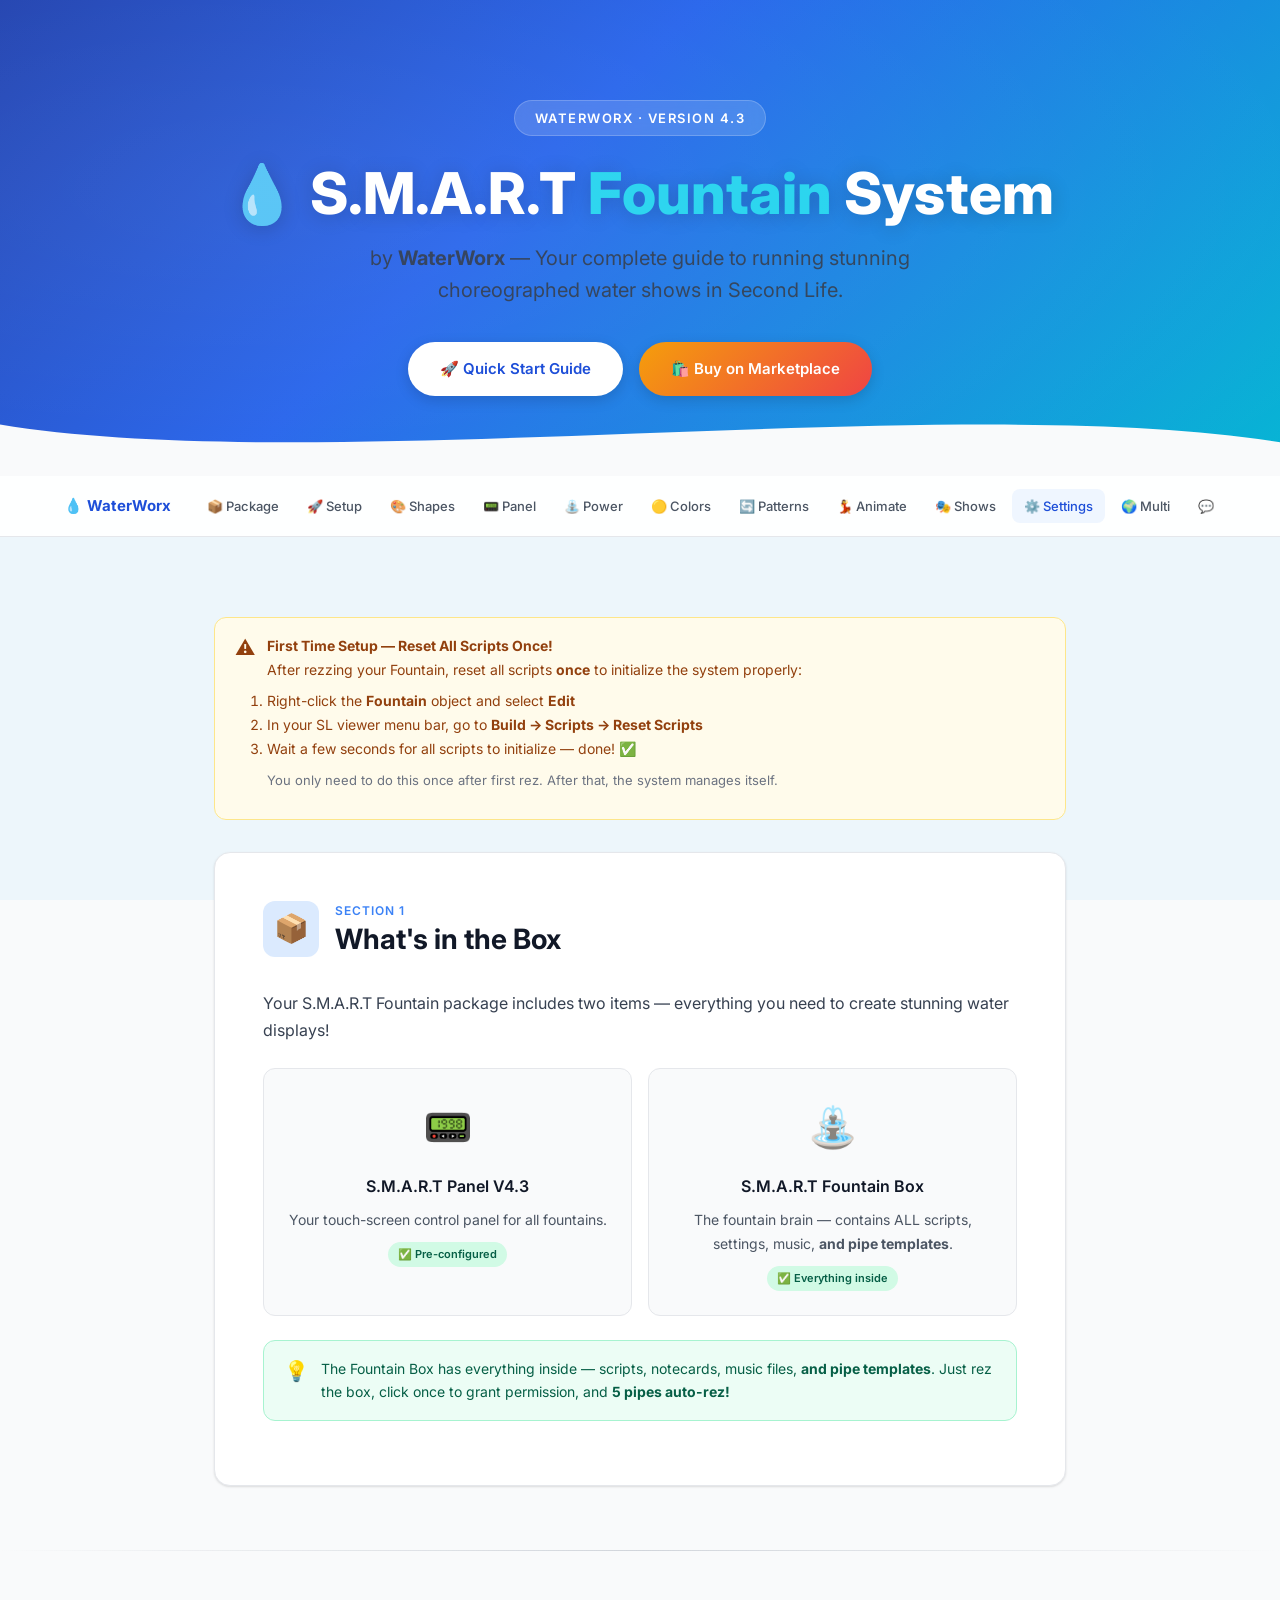
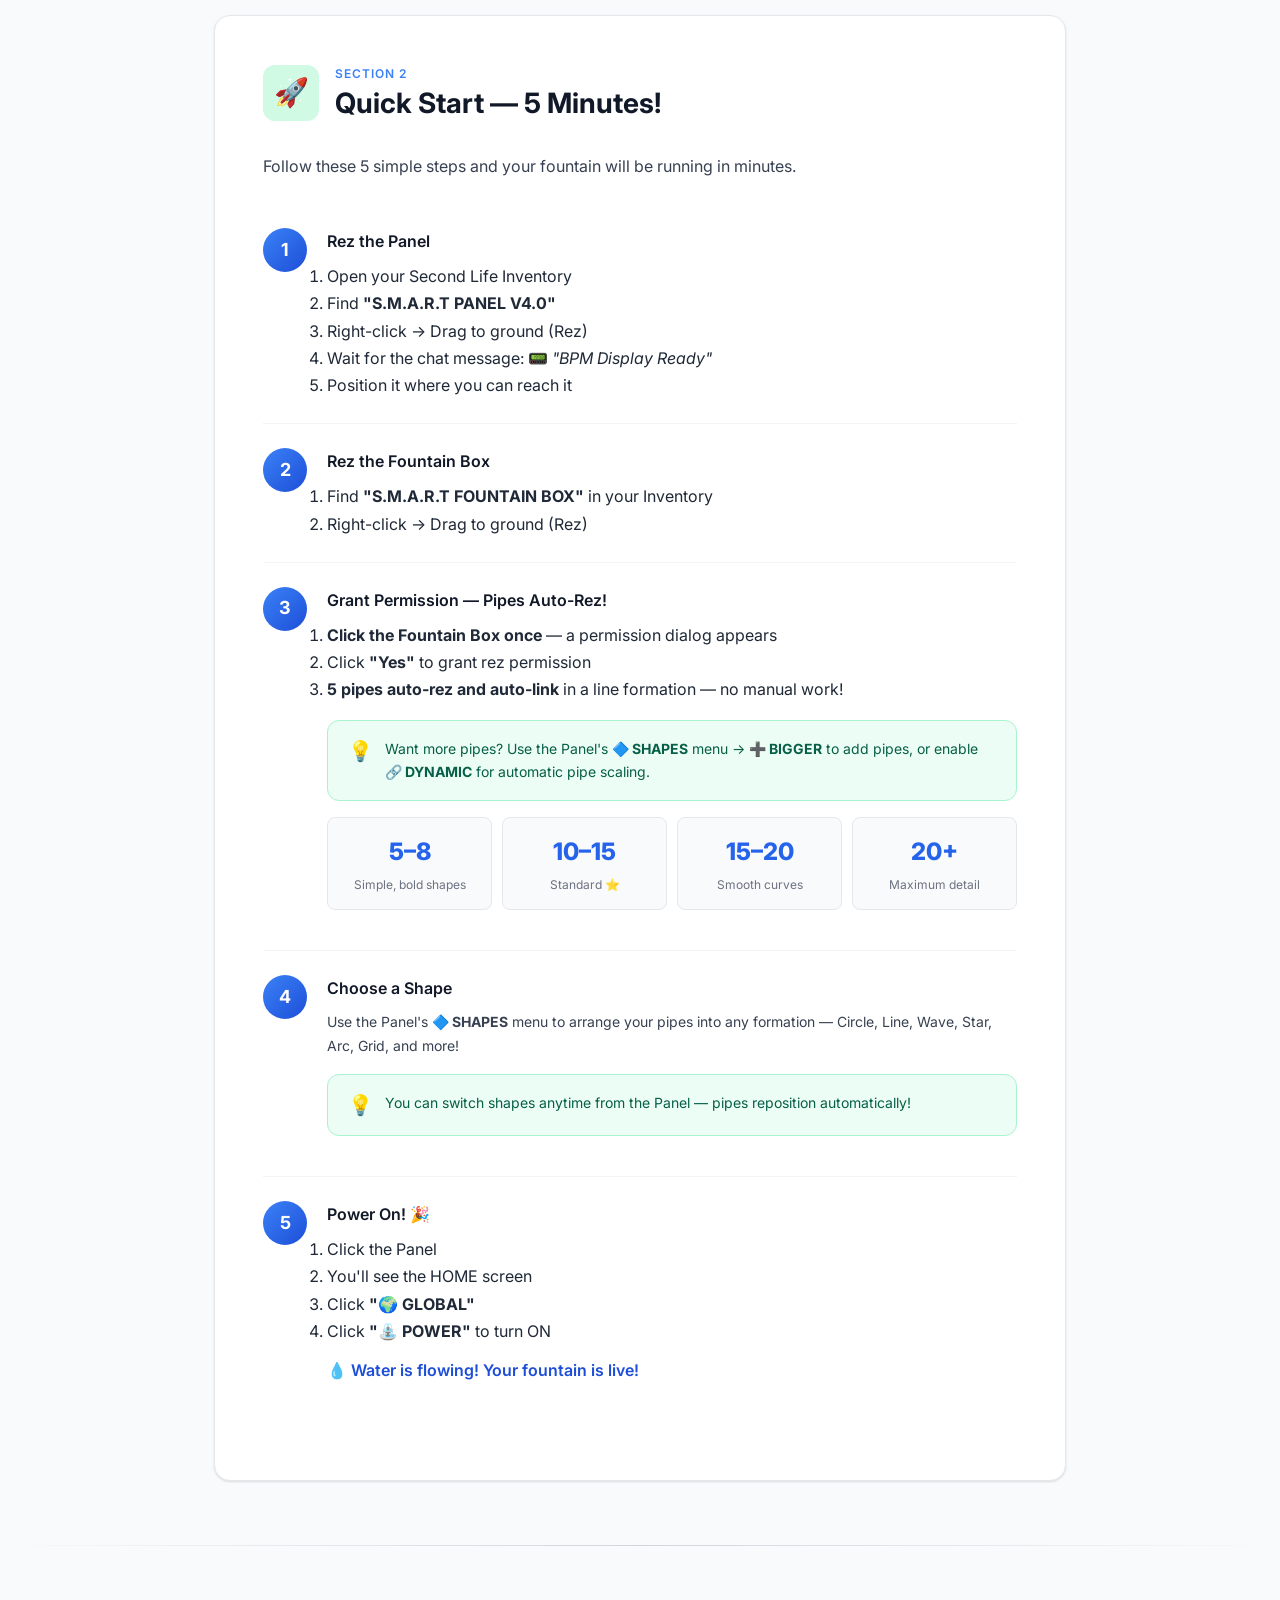
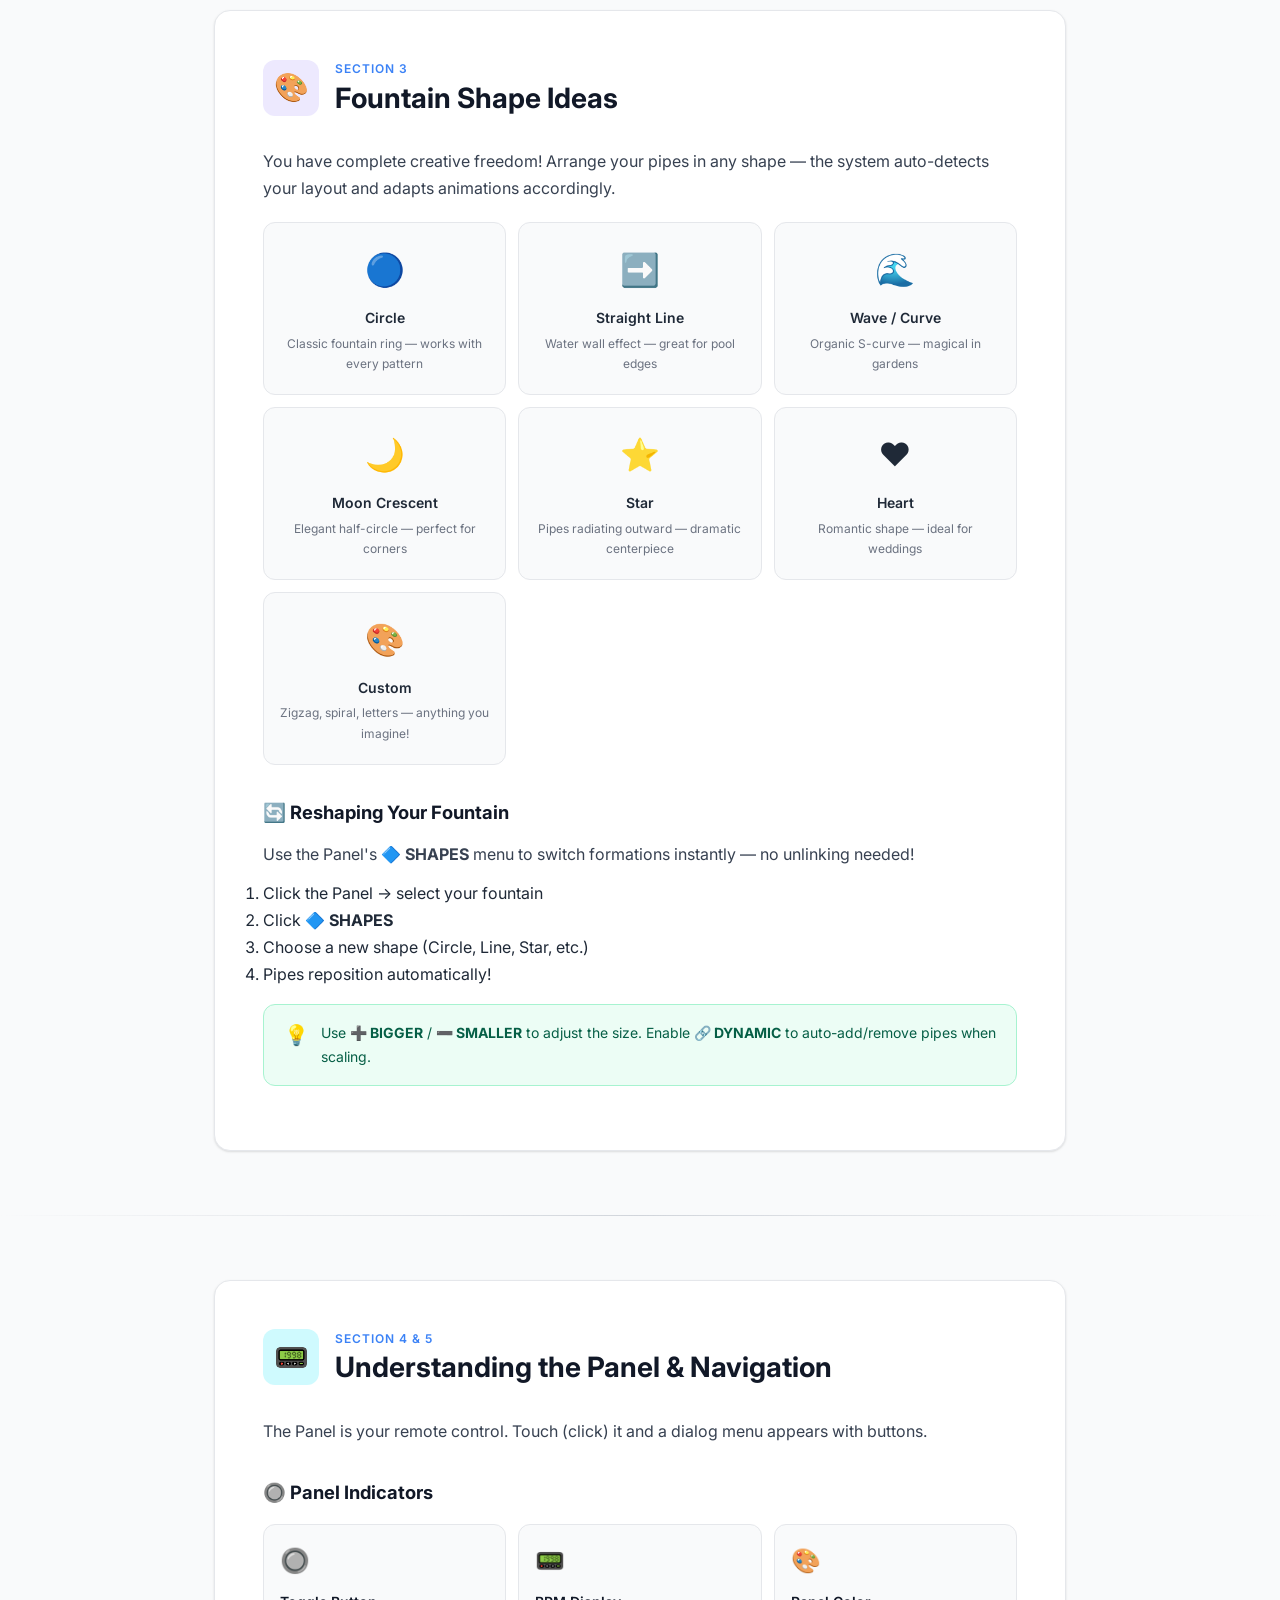
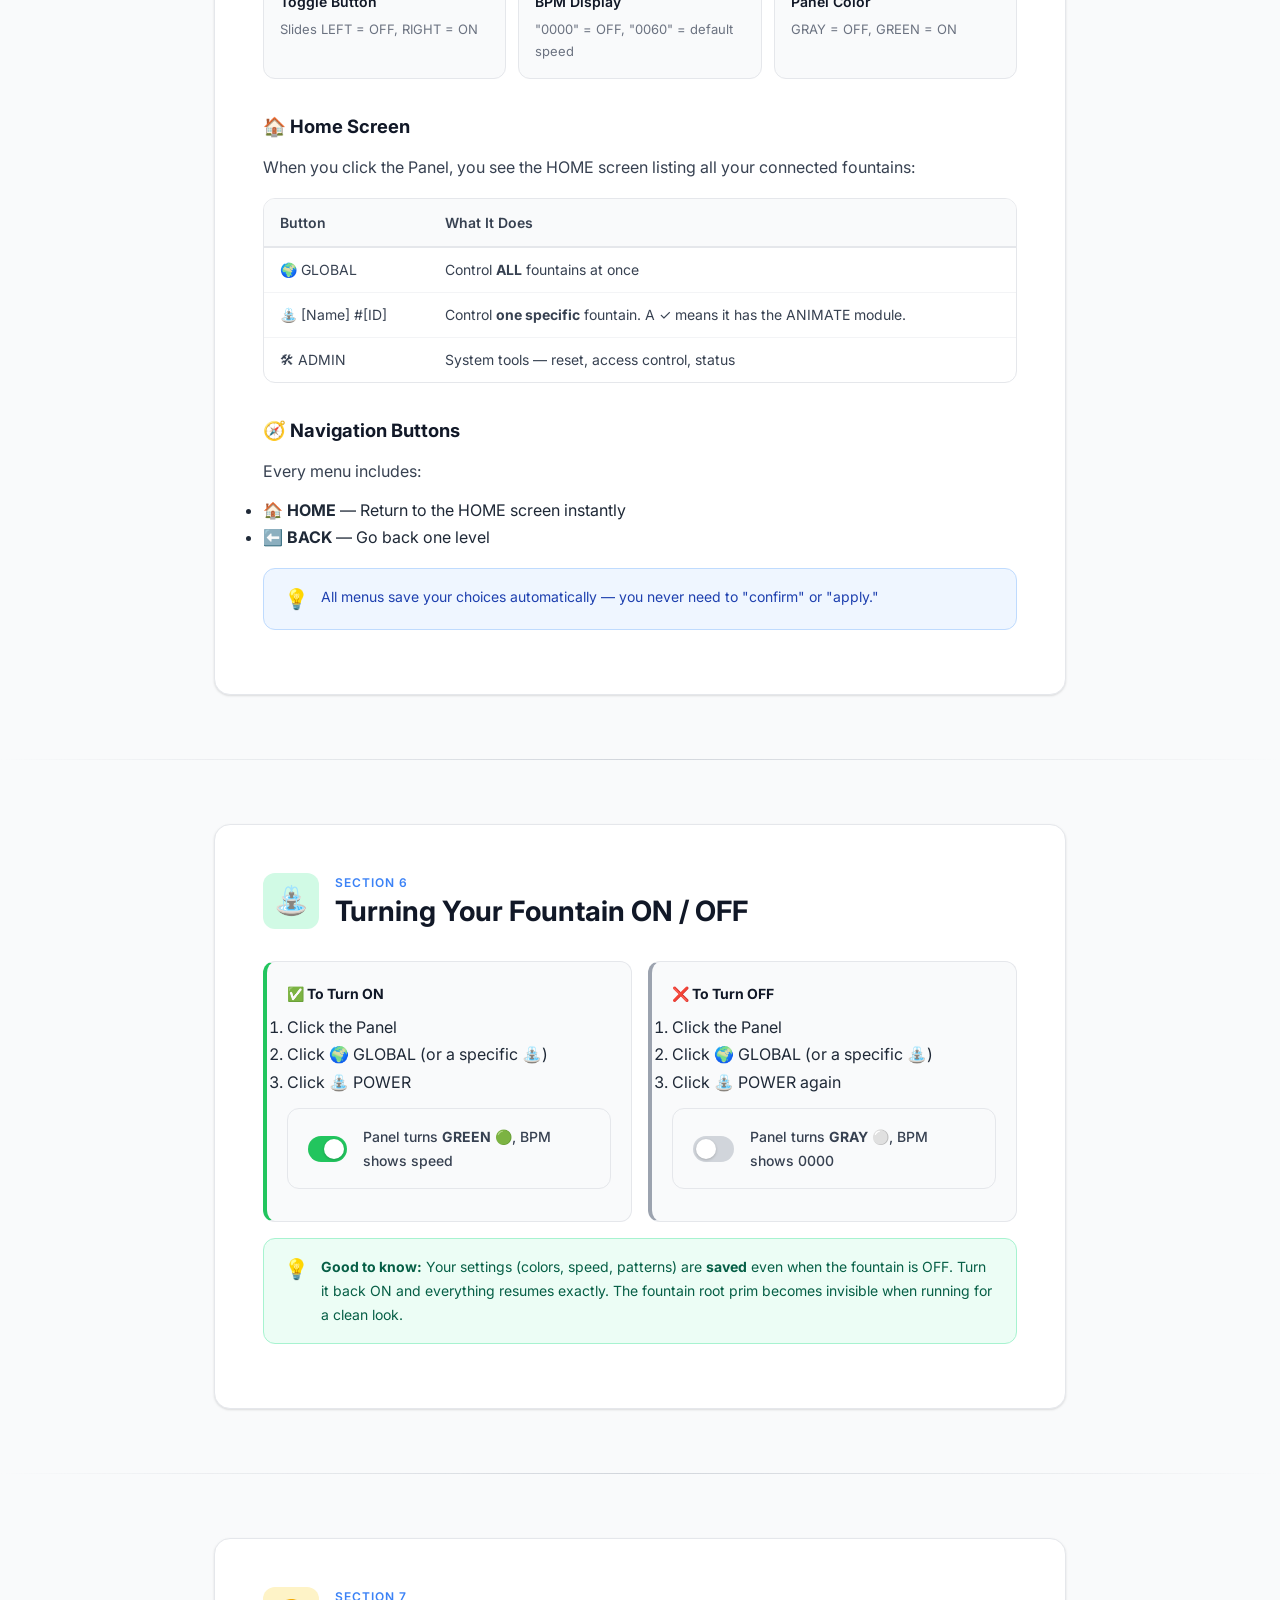
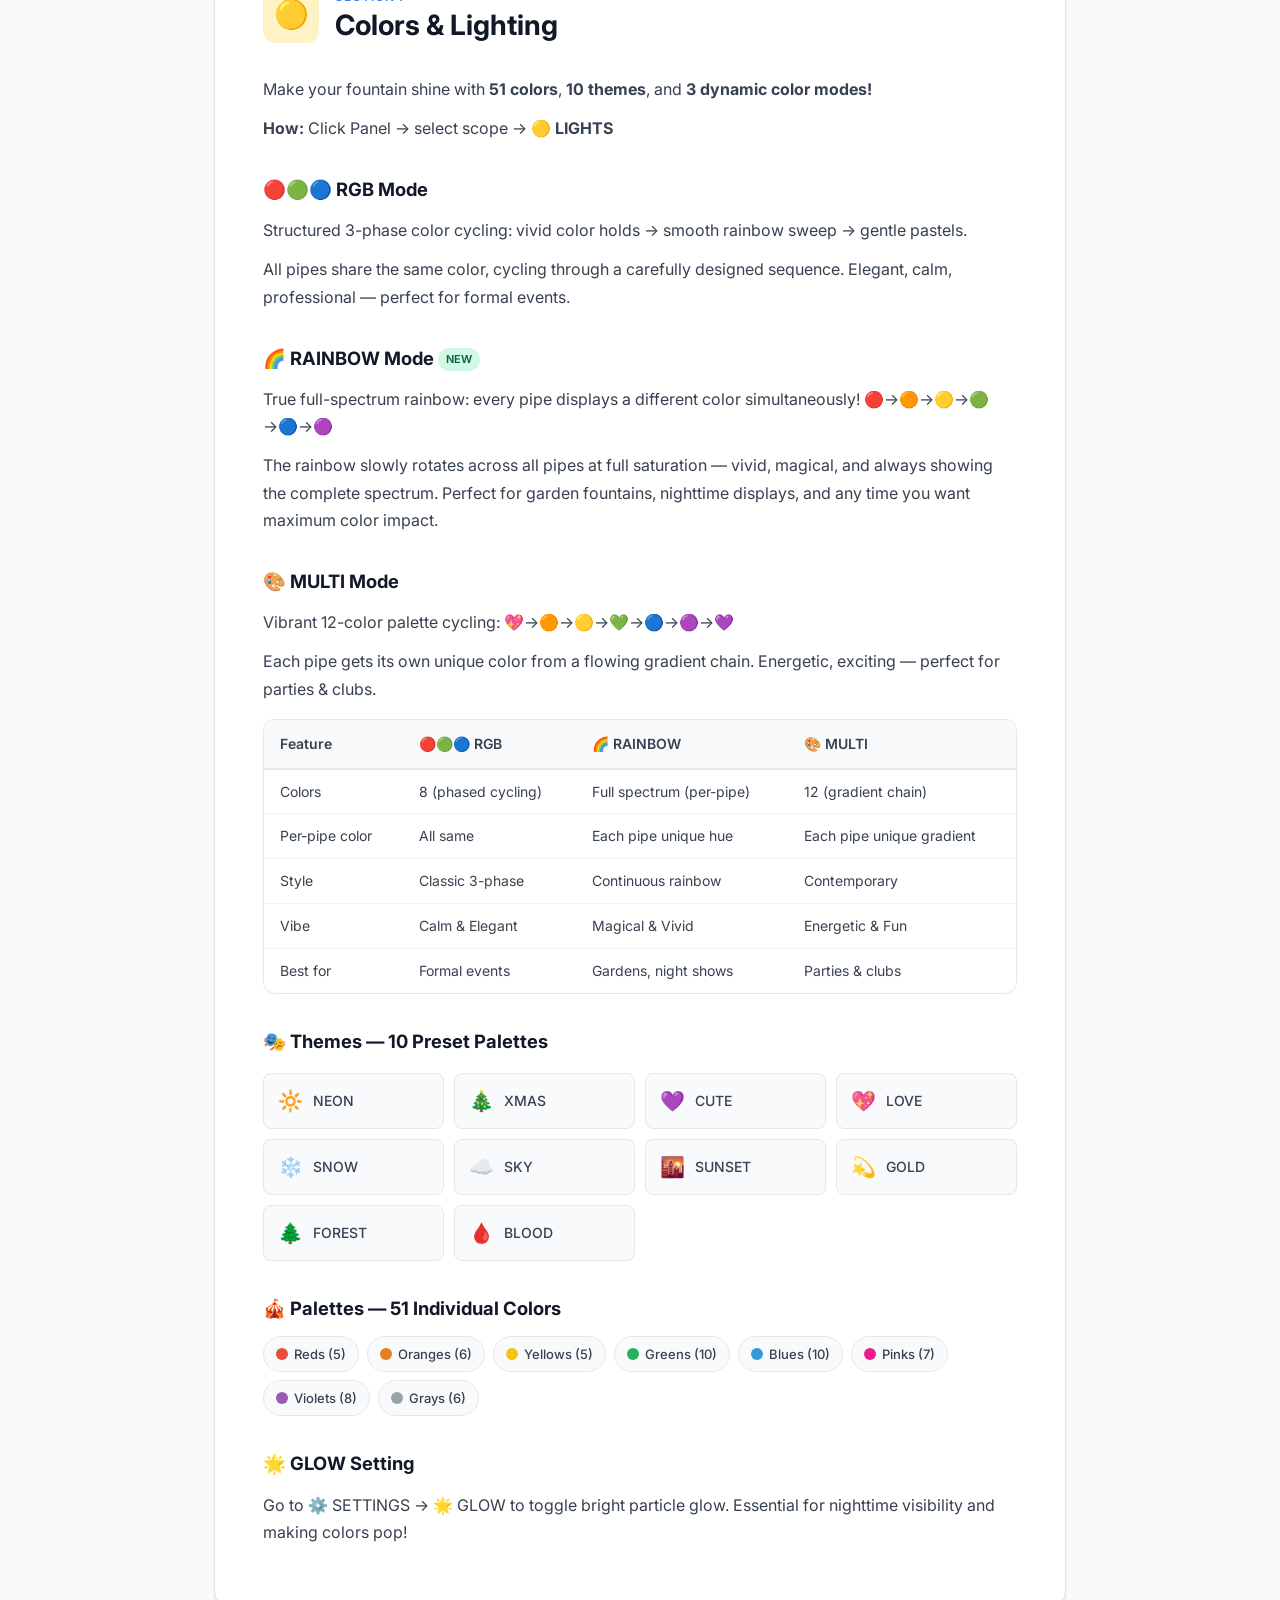
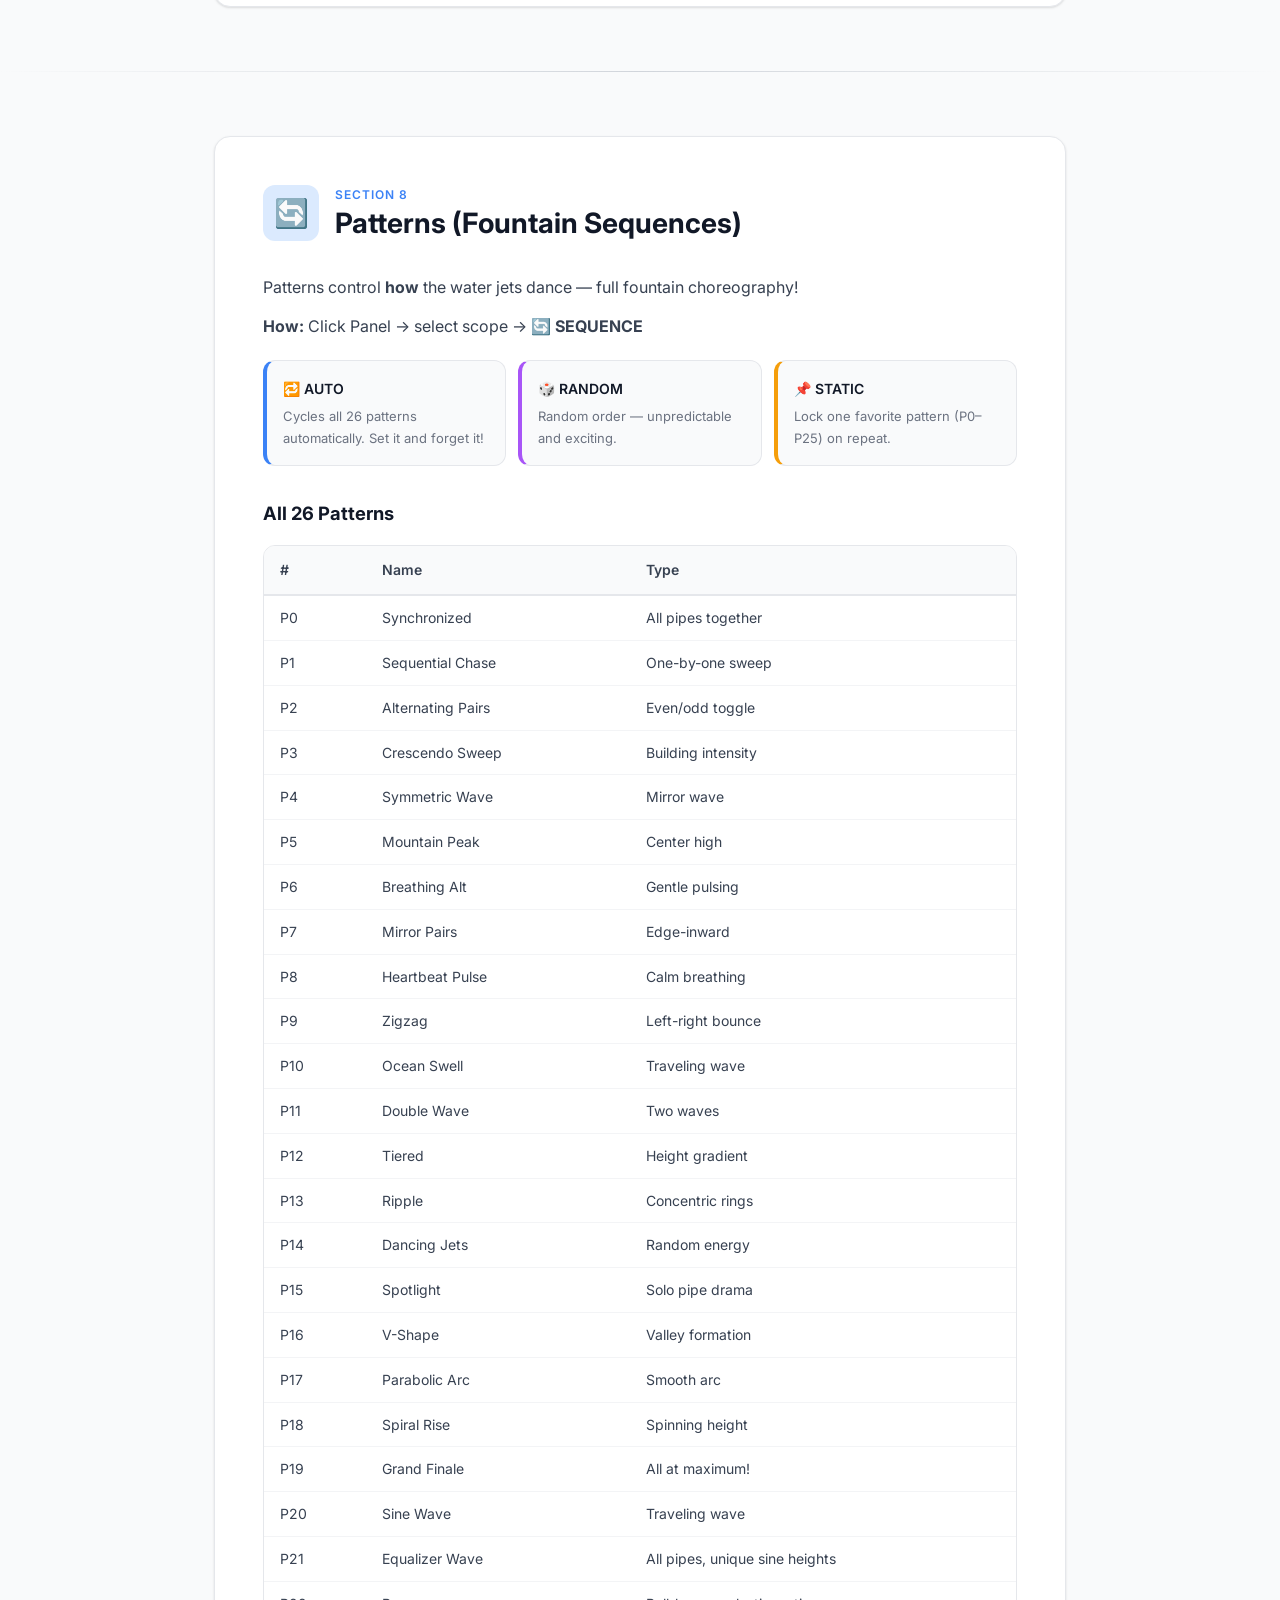
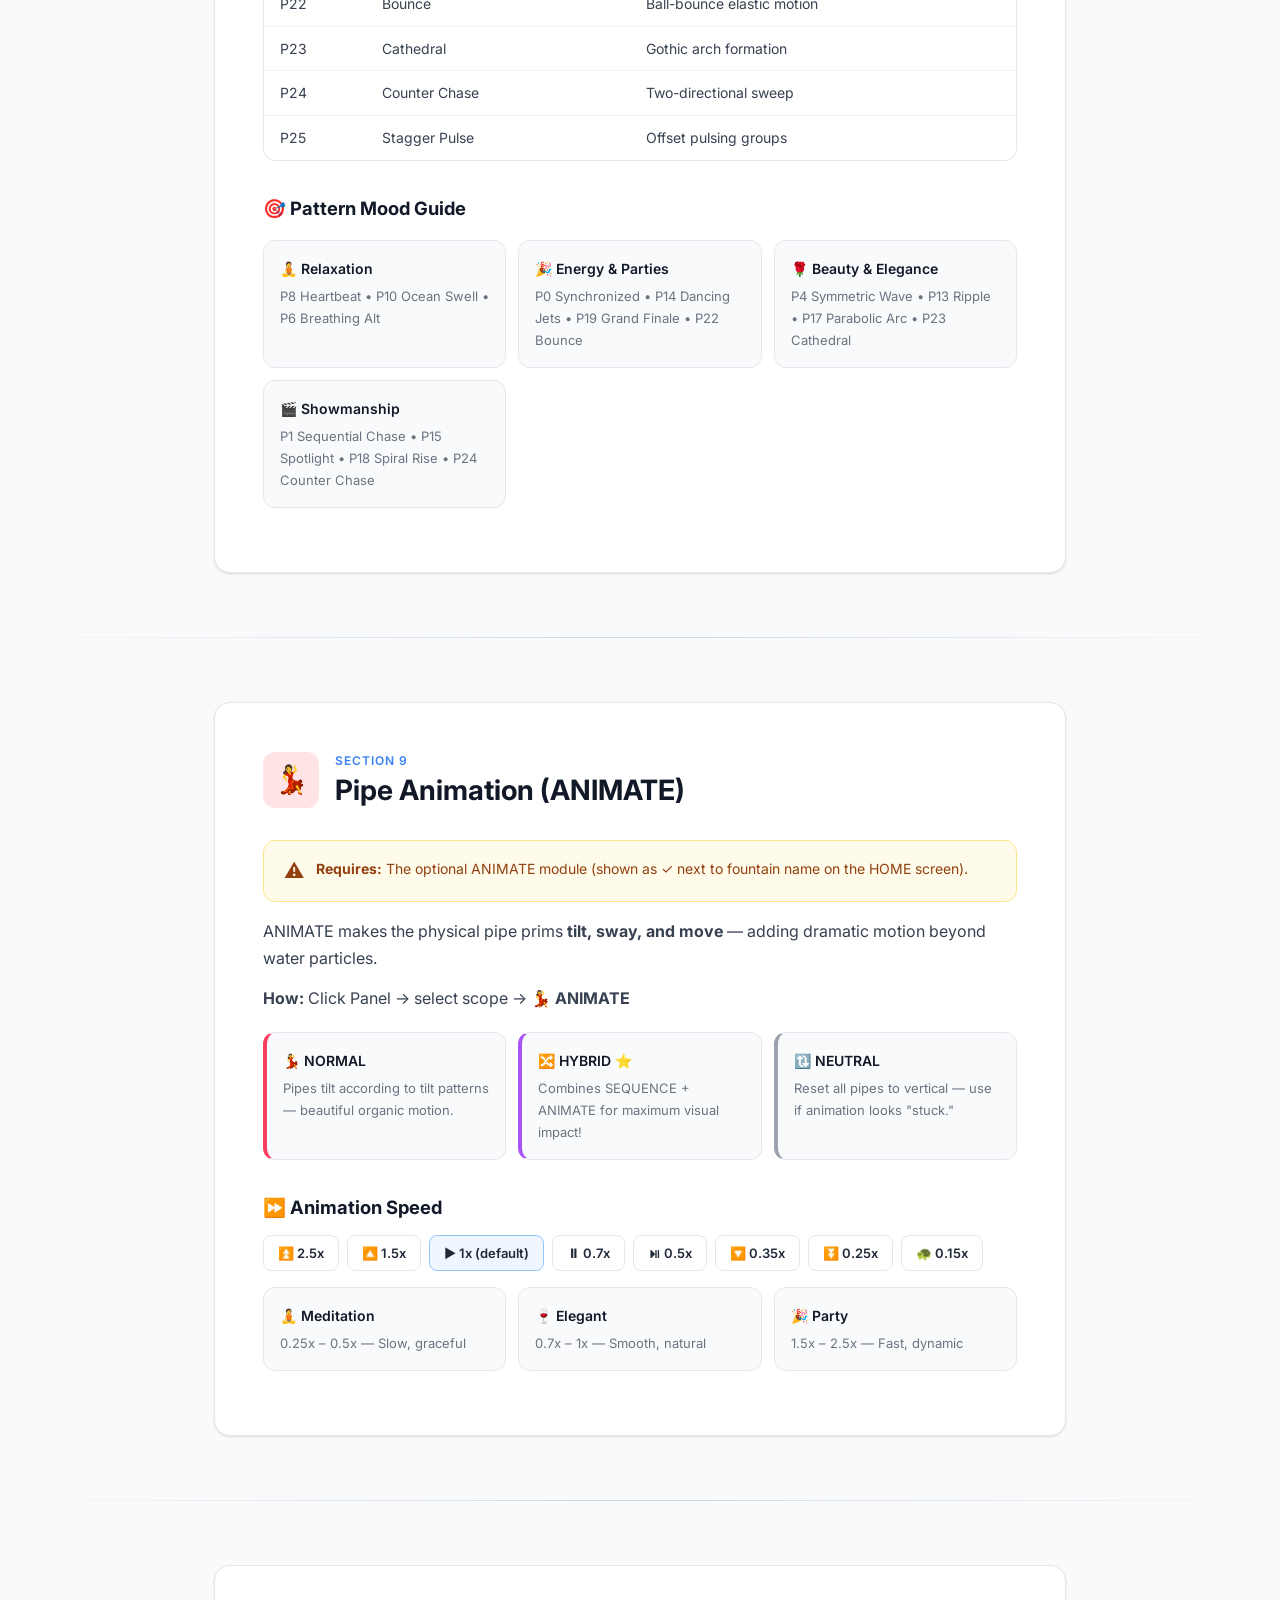
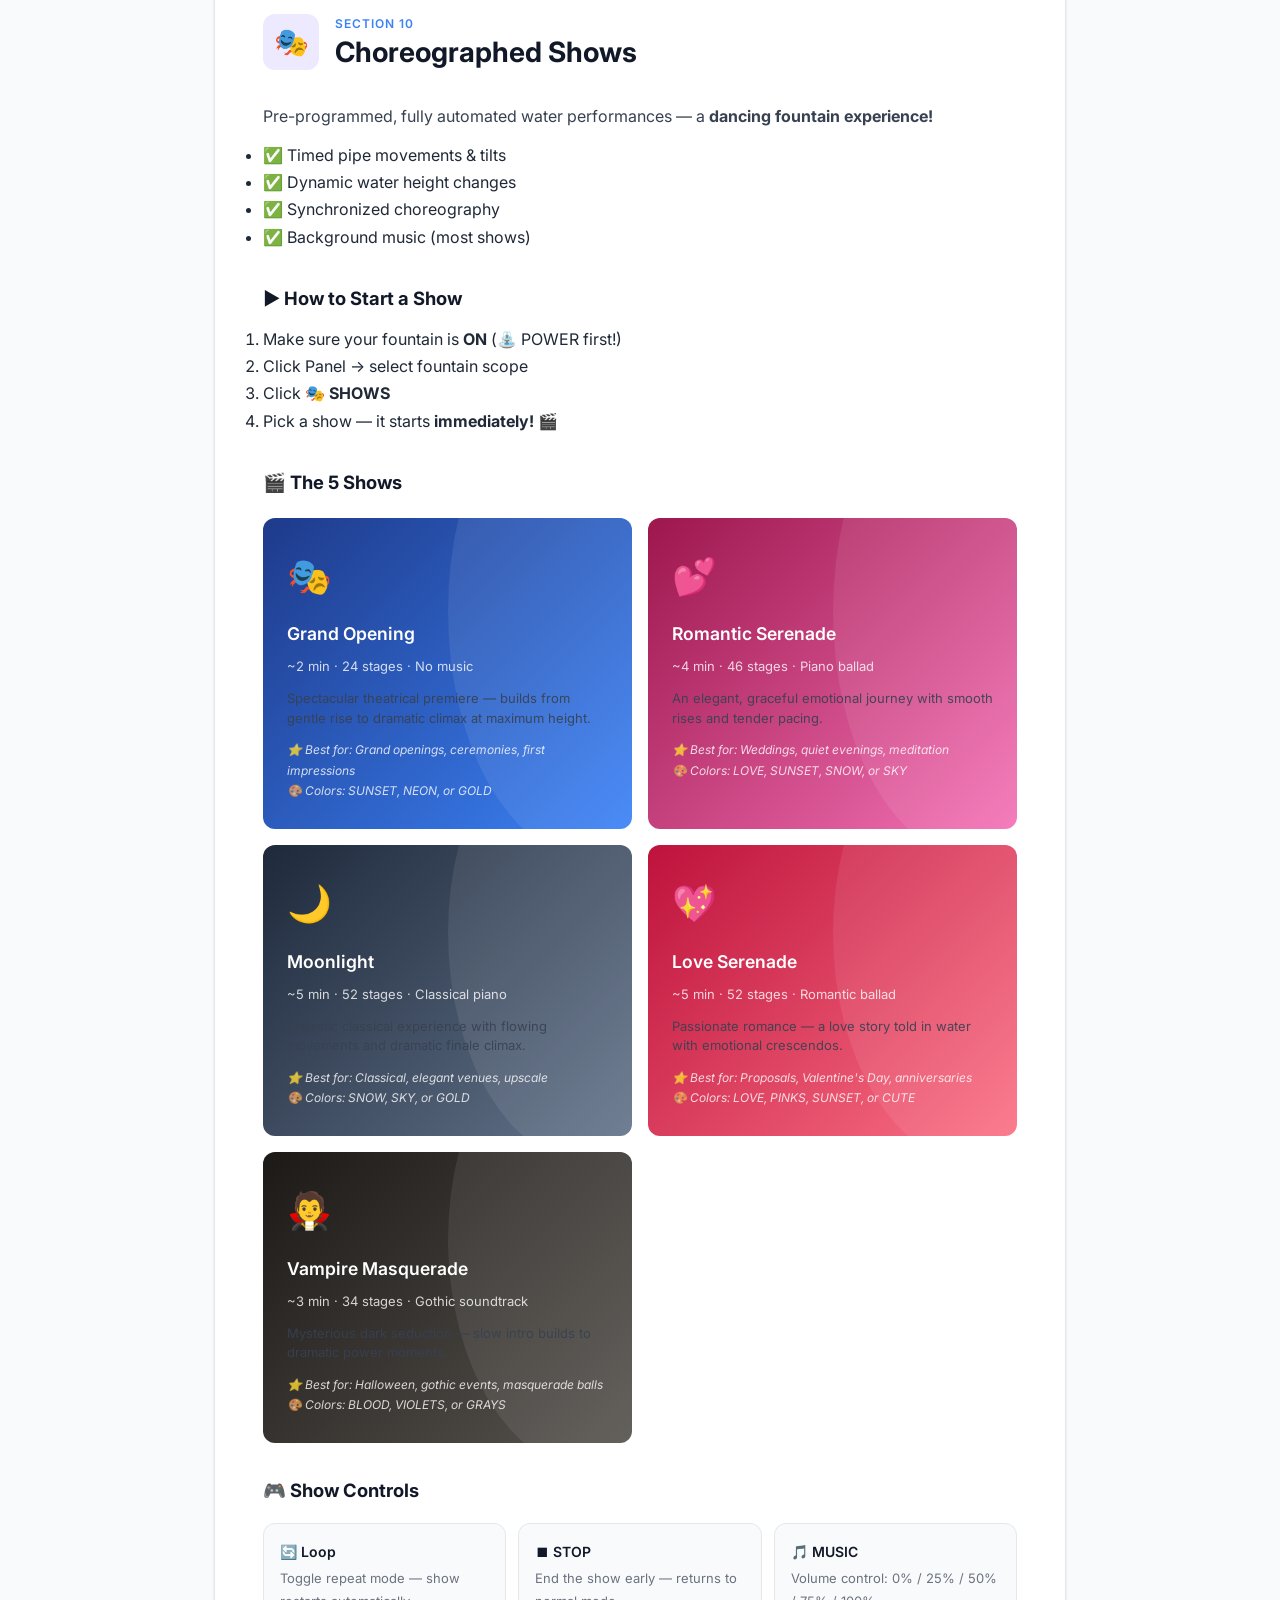
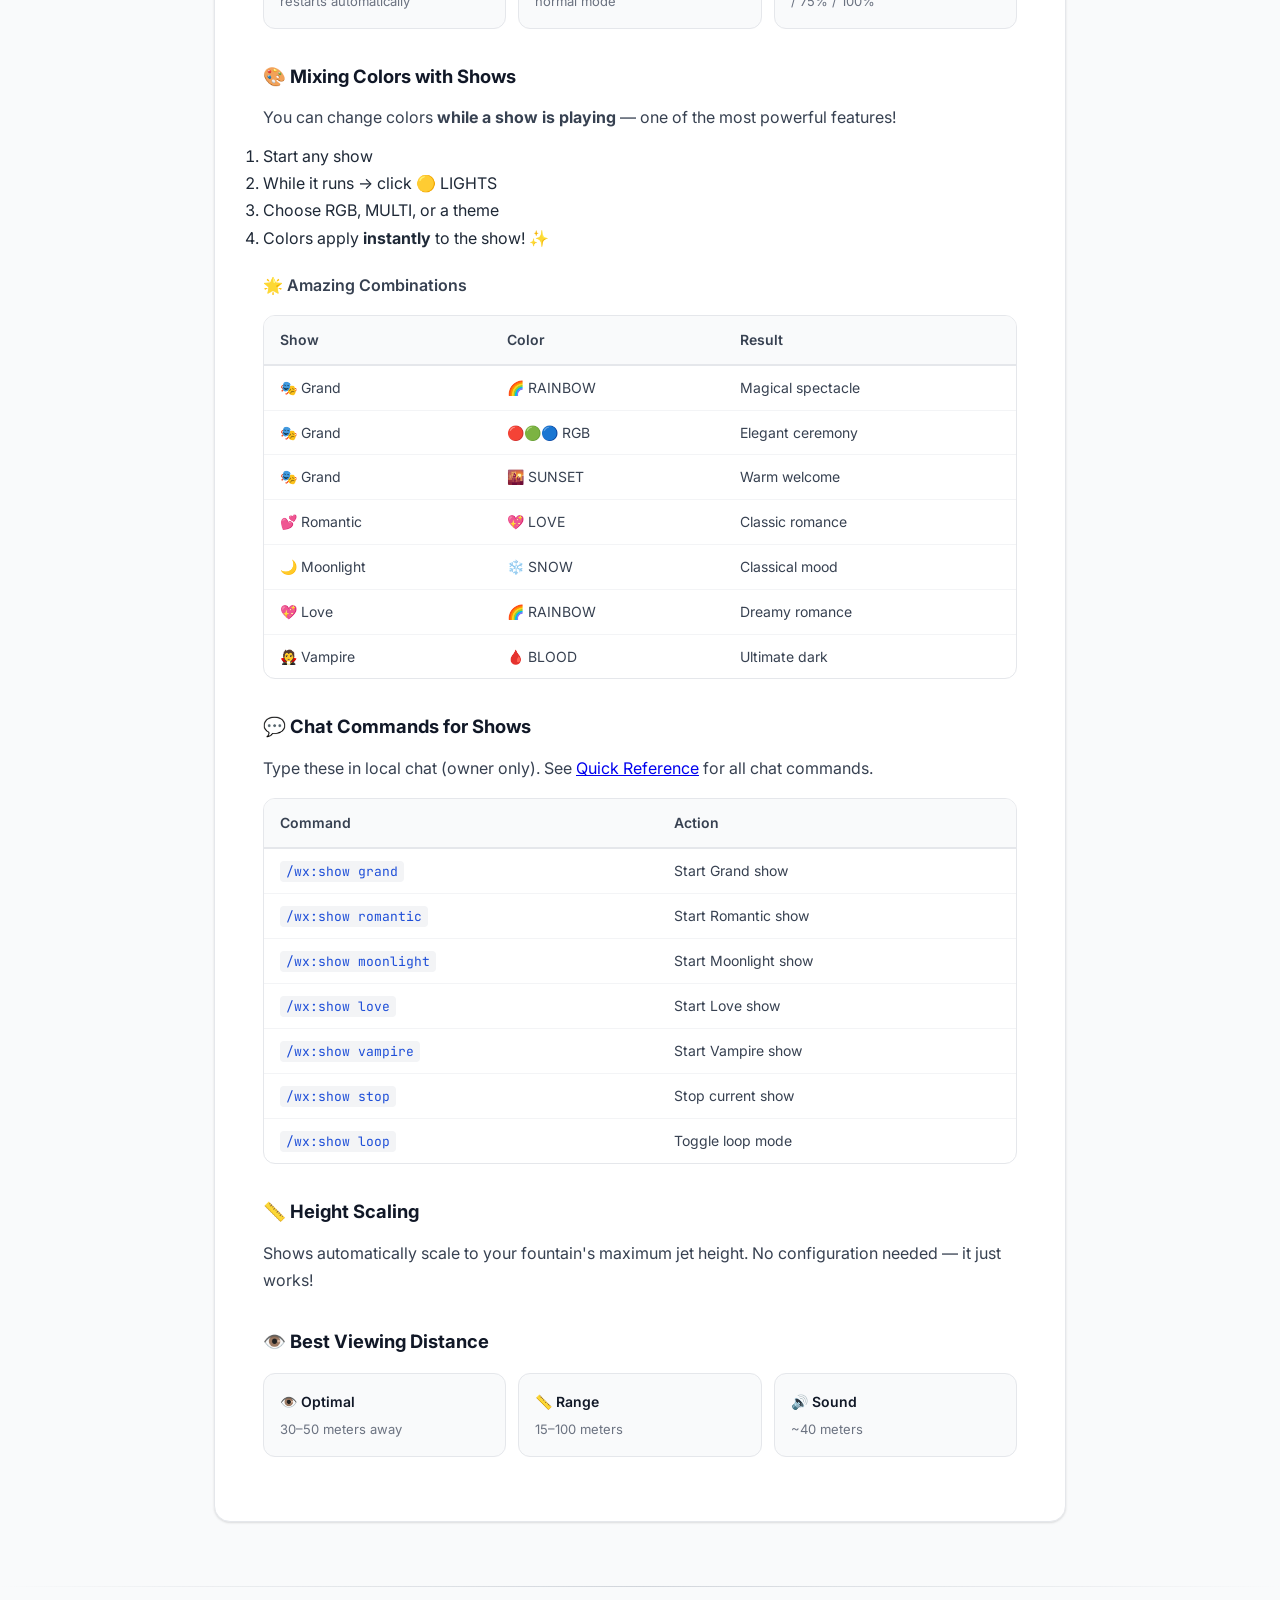
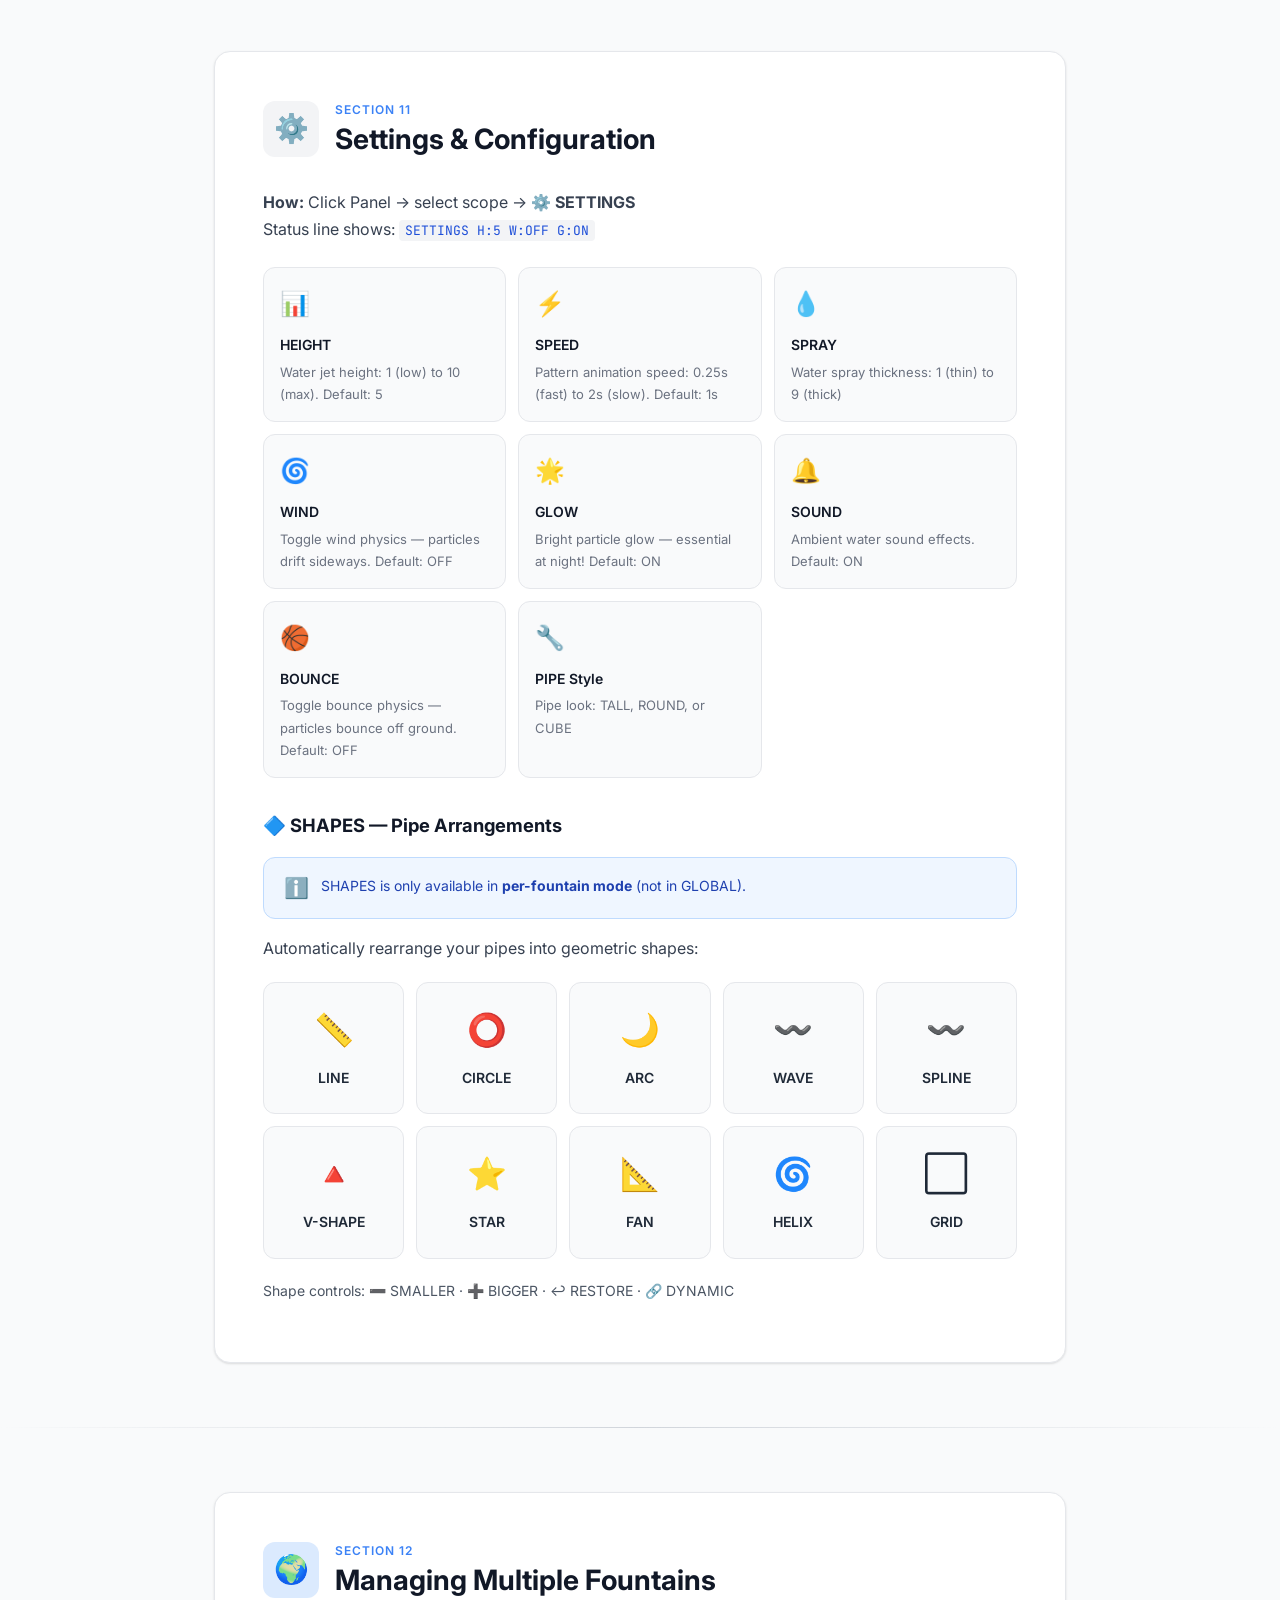
==== commit abc3b35d: "Update index.html" ====
--- a/index.html
+++ b/index.html
@@ -3,8 +3,8 @@
 <head>
   <meta charset="UTF-8">
   <meta name="viewport" content="width=device-width, initial-scale=1.0">
-  <title>WaterWorx — S.M.A.R.T Fountain System V4.0 User Guide</title>
-  <meta name="description" content="Complete user guide for the WaterWorx S.M.A.R.T Fountain System V4.0 for Second Life. Setup, controls, shows, multi-fountain management and more.">
+  <title>WaterWorx — S.M.A.R.T Fountain System V4.3 User Guide</title>
+  <meta name="description" content="Complete user guide for the WaterWorx S.M.A.R.T Fountain System V4.3 for Second Life. Setup, controls, shows, multi-fountain management and more.">
   <link rel="preconnect" href="https://fonts.googleapis.com">
   <link rel="preconnect" href="https://fonts.gstatic.com" crossorigin>
   <link href="https://fonts.googleapis.com/css2?family=Inter:wght@300;400;500;600;700;800&family=JetBrains+Mono:wght@400;500&display=swap" rel="stylesheet">
@@ -831,7 +831,7 @@
 
 <!-- ==================== HERO ==================== -->
 <header class="hero" id="top">
-  <div class="hero-badge">WaterWorx · Version 4.0</div>
+  <div class="hero-badge">WaterWorx · Version 4.3</div>
   <h1>💧 S.M.A.R.T <span>Fountain</span> System</h1>
   <p>by <strong>WaterWorx</strong> — Your complete guide to running stunning choreographed water shows in Second&nbsp;Life.</p>
   <div class="hero-buttons">
@@ -863,6 +863,7 @@
       <a href="#settings">⚙️ Settings</a>
       <a href="#multi">🌍 Multi</a>
       <a href="#chatcmd">💬 Chat</a>
+      <a href="#changelog">📋 Log</a>
       <a href="#admin">🛠 Admin</a>
       <a href="#troubleshoot">❓ Help</a>
       <a href="#reference">📋 Ref</a>
@@ -901,7 +902,7 @@
       <div class="package-grid">
         <div class="package-card">
           <span class="card-icon">📟</span>
-          <h4>S.M.A.R.T Panel V4.0</h4>
+          <h4>S.M.A.R.T Panel V4.3</h4>
           <p>Your touch-screen control panel for all fountains.</p>
           <span class="badge">✅ Pre-configured</span>
         </div>
@@ -1180,25 +1181,30 @@
           <h2>Colors & Lighting</h2>
         </div>
       </div>
-      <p>Make your fountain shine with <strong>51 colors</strong>, <strong>10 themes</strong>, and <strong>2 dynamic color modes!</strong></p>
+      <p>Make your fountain shine with <strong>51 colors</strong>, <strong>10 themes</strong>, and <strong>3 dynamic color modes!</strong></p>
       <p><strong>How:</strong> Click Panel → select scope → 🟡 <strong>LIGHTS</strong></p>
 
-      <h3>🌈 RGB Mode</h3>
-      <p>Smooth, flowing rainbow spectrum: 🔴→🟠→🟡→🟢→🔵→🟣→🔴</p>
-      <p>8 classic rainbow colors with seamless gradient transitions. Elegant, calm, professional — perfect for formal events.</p>
+      <h3>🔴🟢🔵 RGB Mode</h3>
+      <p>Structured 3-phase color cycling: vivid color holds → smooth rainbow sweep → gentle pastels.</p>
+      <p>All pipes share the same color, cycling through a carefully designed sequence. Elegant, calm, professional — perfect for formal events.</p>
+
+      <h3>🌈 RAINBOW Mode <span style="display:inline-block;background:#d1fae5;color:#065f46;font-size:11px;font-weight:600;padding:2px 8px;border-radius:999px;vertical-align:middle;">NEW</span></h3>
+      <p>True full-spectrum rainbow: every pipe displays a different color simultaneously! 🔴→🟠→🟡→🟢→🔵→🟣</p>
+      <p>The rainbow slowly rotates across all pipes at full saturation — vivid, magical, and always showing the complete spectrum. Perfect for garden fountains, nighttime displays, and any time you want maximum color impact.</p>
 
       <h3>🎨 MULTI Mode</h3>
       <p>Vibrant 12-color palette cycling: 💖→🟠→🟡→💚→🔵→🟣→💜</p>
-      <p>More variety with 12 carefully chosen colors. Energetic, exciting — perfect for parties & clubs.</p>
+      <p>Each pipe gets its own unique color from a flowing gradient chain. Energetic, exciting — perfect for parties & clubs.</p>
 
       <div class="table-wrap">
         <table>
-          <thead><tr><th>Feature</th><th>🌈 RGB</th><th>🎨 MULTI</th></tr></thead>
+          <thead><tr><th>Feature</th><th>🔴🟢🔵 RGB</th><th>🌈 RAINBOW</th><th>🎨 MULTI</th></tr></thead>
           <tbody>
-            <tr><td>Colors</td><td>8</td><td>12</td></tr>
-            <tr><td>Style</td><td>Classic</td><td>Contemporary</td></tr>
-            <tr><td>Vibe</td><td>Calm & Elegant</td><td>Energetic & Fun</td></tr>
-            <tr><td>Best for</td><td>Formal events</td><td>Parties & clubs</td></tr>
+            <tr><td>Colors</td><td>8 (phased cycling)</td><td>Full spectrum (per-pipe)</td><td>12 (gradient chain)</td></tr>
+            <tr><td>Per-pipe color</td><td>All same</td><td>Each pipe unique hue</td><td>Each pipe unique gradient</td></tr>
+            <tr><td>Style</td><td>Classic 3-phase</td><td>Continuous rainbow</td><td>Contemporary</td></tr>
+            <tr><td>Vibe</td><td>Calm & Elegant</td><td>Magical & Vivid</td><td>Energetic & Fun</td></tr>
+            <tr><td>Best for</td><td>Formal events</td><td>Gardens, night shows</td><td>Parties & clubs</td></tr>
           </tbody>
         </table>
       </div>
@@ -1254,7 +1260,7 @@
       <div class="feature-grid" style="margin:20px 0;">
         <div class="feature-item" style="border-left:4px solid var(--blue-500);">
           <h5>🔁 AUTO</h5>
-          <p>Cycles all 22 patterns automatically. Set it and forget it!</p>
+          <p>Cycles all 26 patterns automatically. Set it and forget it!</p>
         </div>
         <div class="feature-item" style="border-left:4px solid var(--purple-500);">
           <h5>🎲 RANDOM</h5>
@@ -1262,11 +1268,11 @@
         </div>
         <div class="feature-item" style="border-left:4px solid var(--amber-500);">
           <h5>📌 STATIC</h5>
-          <p>Lock one favorite pattern (P0–P21) on repeat.</p>
-        </div>
-      </div>
-
-      <h3>All 22 Patterns</h3>
+          <p>Lock one favorite pattern (P0–P25) on repeat.</p>
+        </div>
+      </div>
+
+      <h3>All 26 Patterns</h3>
       <div class="table-wrap">
         <table>
           <thead><tr><th>#</th><th>Name</th><th>Type</th></tr></thead>
@@ -1293,6 +1299,10 @@
             <tr><td>P19</td><td>Grand Finale</td><td>All at maximum!</td></tr>
             <tr><td>P20</td><td>Sine Wave</td><td>Traveling wave</td></tr>
             <tr><td>P21</td><td>Equalizer Wave</td><td>All pipes, unique sine heights</td></tr>
+            <tr><td>P22</td><td>Bounce</td><td>Ball-bounce elastic motion</td></tr>
+            <tr><td>P23</td><td>Cathedral</td><td>Gothic arch formation</td></tr>
+            <tr><td>P24</td><td>Counter Chase</td><td>Two-directional sweep</td></tr>
+            <tr><td>P25</td><td>Stagger Pulse</td><td>Offset pulsing groups</td></tr>
           </tbody>
         </table>
       </div>
@@ -1301,19 +1311,19 @@
       <div class="feature-grid">
         <div class="feature-item">
           <h5>🧘 Relaxation</h5>
-          <p>P8 Heartbeat • P10 Ocean Swell</p>
+          <p>P8 Heartbeat • P10 Ocean Swell • P6 Breathing Alt</p>
         </div>
         <div class="feature-item">
           <h5>🎉 Energy & Parties</h5>
-          <p>P0 Synchronized • P14 Dancing Jets • P19 Grand Finale</p>
+          <p>P0 Synchronized • P14 Dancing Jets • P19 Grand Finale • P22 Bounce</p>
         </div>
         <div class="feature-item">
           <h5>🌹 Beauty & Elegance</h5>
-          <p>P4 Symmetric Wave • P13 Ripple • P17 Parabolic Arc</p>
+          <p>P4 Symmetric Wave • P13 Ripple • P17 Parabolic Arc • P23 Cathedral</p>
         </div>
         <div class="feature-item">
           <h5>🎬 Showmanship</h5>
-          <p>P1 Sequential Chase • P15 Spotlight • P18 Spiral Rise</p>
+          <p>P1 Sequential Chase • P15 Spotlight • P18 Spiral Rise • P24 Counter Chase</p>
         </div>
       </div>
     </div>
@@ -1468,11 +1478,12 @@
         <table>
           <thead><tr><th>Show</th><th>Color</th><th>Result</th></tr></thead>
           <tbody>
-            <tr><td>🎭 Grand</td><td>🌈 RGB</td><td>Elegant ceremony</td></tr>
+            <tr><td>🎭 Grand</td><td>🌈 RAINBOW</td><td>Magical spectacle</td></tr>
+            <tr><td>🎭 Grand</td><td>🔴🟢🔵 RGB</td><td>Elegant ceremony</td></tr>
             <tr><td>🎭 Grand</td><td>🌇 SUNSET</td><td>Warm welcome</td></tr>
             <tr><td>💕 Romantic</td><td>💖 LOVE</td><td>Classic romance</td></tr>
             <tr><td>🌙 Moonlight</td><td>❄️ SNOW</td><td>Classical mood</td></tr>
-            <tr><td>💖 Love</td><td>💖 LOVE</td><td>Pure romance</td></tr>
+            <tr><td>💖 Love</td><td>🌈 RAINBOW</td><td>Dreamy romance</td></tr>
             <tr><td>🧛 Vampire</td><td>🩸 BLOOD</td><td>Ultimate dark</td></tr>
           </tbody>
         </table>
@@ -1711,8 +1722,8 @@
         <table>
           <thead><tr><th>Command</th><th>What It Does</th></tr></thead>
           <tbody>
-            <tr><td><code>/wx:pattern list</code></td><td>List all 22 pattern names (P0–P21) in chat</td></tr>
-            <tr><td><code>/wx:pattern 5</code></td><td>Lock to pattern #5 (STATIC mode). Use any number 0–21</td></tr>
+            <tr><td><code>/wx:pattern list</code></td><td>List all 26 pattern names (P0–P25) in chat</td></tr>
+            <tr><td><code>/wx:pattern 5</code></td><td>Lock to pattern #5 (STATIC mode). Use any number 0–25</td></tr>
             <tr><td><code>/wx:pattern auto</code></td><td>Resume cycling through all patterns</td></tr>
             <tr><td><code>/wx:pattern random</code></td><td>Pick a random pattern each cycle</td></tr>
           </tbody>
@@ -1842,7 +1853,7 @@
         <span class="cfg-key">Glow</span> = <span class="cfg-val">TRUE</span> <span class="cfg-comment"># Particle glow on startup</span><br>
         <span class="cfg-key">Wind</span> = <span class="cfg-val">FALSE</span> <span class="cfg-comment"># Wind physics on startup</span><br>
         <span class="cfg-key">SoundLevel</span> = <span class="cfg-val">0.15</span> <span class="cfg-comment"># 0.0 – 1.0</span><br>
-        <span class="cfg-key">LightMode</span> = <span class="cfg-val">1</span> <span class="cfg-comment"># 1=STATIC 2=RGB 3=MULTI 4=THEMED</span><br>
+        <span class="cfg-key">LightMode</span> = <span class="cfg-val">1</span> <span class="cfg-comment"># 1=STATIC 2=RGB 3=MULTI 4=THEMED 5=RAINBOW</span><br>
         <span class="cfg-key">Theme</span> = <span class="cfg-val">8</span> <span class="cfg-comment"># Theme 1-10</span><br>
         <span class="cfg-key">WaterColor</span> = <span class="cfg-val">#B0E0E6</span> <span class="cfg-comment"># Default color (hex)</span><br>
         <span class="cfg-key">DefaultShape</span> = <span class="cfg-val">CIRCLE</span> <span class="cfg-comment"># Auto arrangement on startup (NONE, LINE, CIRCLE, ARC, etc.)</span><br>
@@ -2004,10 +2015,10 @@
       <div class="menu-tree">🏠 HOME
 ├── 🌍 GLOBAL (all fountains)
 │   ├── ⛲ POWER — ON / OFF
-│   ├── 🔄 SEQUENCE — AUTO / RANDOM / STATIC (P0–P21)
+│   ├── 🔄 SEQUENCE — AUTO / RANDOM / STATIC (P0–P25)
 │   ├── 💃 ANIMATE — NORMAL / HYBRID / SPEED
 │   ├── 🎭 SHOWS — 5 shows + Loop + Stop + Music volume
-│   ├── 🟡 LIGHTS — RGB / MULTI / 10 Themes / 51 Colors
+│   ├── 🟡 LIGHTS — RGB / RAINBOW / MULTI / 10 Themes / 51 Colors
 │   └── ⚙️ SETTINGS — Height / Speed / Spray / Wind / Glow / Sound
 │
 ├── ⛲ [Fountain Name] (single fountain)
@@ -2025,7 +2036,7 @@
       <div class="cheat-grid">
         <div class="cheat-item"><span class="cheat-what">Turn fountain on</span><span class="cheat-how">GLOBAL → ⛲ POWER</span></div>
         <div class="cheat-item"><span class="cheat-what">Change color</span><span class="cheat-how">GLOBAL → 🟡 LIGHTS</span></div>
-        <div class="cheat-item"><span class="cheat-what">Rainbow effect</span><span class="cheat-how">LIGHTS → 🌈 RGB</span></div>
+        <div class="cheat-item"><span class="cheat-what">Rainbow effect</span><span class="cheat-how">LIGHTS → 🌈 RAINBOW</span></div>
         <div class="cheat-item"><span class="cheat-what">Party colors</span><span class="cheat-how">LIGHTS → 🎨 MULTI</span></div>
         <div class="cheat-item"><span class="cheat-what">Sunset theme</span><span class="cheat-how">LIGHTS → 🎭 → SUNSET</span></div>
         <div class="cheat-item"><span class="cheat-what">Change pattern</span><span class="cheat-how">GLOBAL → 🔄 SEQUENCE</span></div>
@@ -2091,8 +2102,8 @@
         <table>
           <thead><tr><th>Command</th><th>Action</th></tr></thead>
           <tbody>
-            <tr><td><code>/wx:pattern list</code></td><td>Show all 22 pattern names (P0–P21)</td></tr>
-            <tr><td><code>/wx:pattern 5</code></td><td>Lock pattern #5 (STATIC mode) — any number 0–21</td></tr>
+            <tr><td><code>/wx:pattern list</code></td><td>Show all 26 pattern names (P0–P25)</td></tr>
+            <tr><td><code>/wx:pattern 5</code></td><td>Lock pattern #5 (STATIC mode) — any number 0–25</td></tr>
             <tr><td><code>/wx:pattern auto</code></td><td>Cycle through all patterns automatically</td></tr>
             <tr><td><code>/wx:pattern random</code></td><td>Random pattern each cycle</td></tr>
           </tbody>
@@ -2116,11 +2127,44 @@
   </div>
 </section>
 
+<!-- ==================== CHANGELOG ==================== -->
+<section id="changelog" class="card">
+  <h2>📋 Changelog</h2>
+  <div style="max-width:720px;margin:0 auto;">
+
+    <h3 style="color:var(--cyan-400);margin-top:0;">V4.3 — June 2025</h3>
+    <ul style="line-height:1.9;">
+      <li><strong>🌈 RAINBOW Mode</strong> — New 5th light mode! Full-spectrum per-pipe hue spread with smooth continuous rotation. Every pipe shows a different color simultaneously.</li>
+      <li><strong>🔴🟢🔵 RGB Refinement</strong> — RGB mode now uses a structured 3-phase cycle (vivid holds → rainbow sweep → gentle pastels) distinct from RAINBOW.</li>
+      <li><strong>4 New Patterns (P22–P25)</strong> — Bounce, Cathedral, Counter Chase, Stagger Pulse — bringing the total to 26 choreographed patterns.</li>
+      <li><strong>Guide URL Updated</strong> — In-world GUIDE button now opens <code>water-worx.github.io/smart-edition</code>.</li>
+      <li><strong>Button Fix</strong> — Fixed RGB button emoji detection in Panel menus.</li>
+    </ul>
+
+    <h3 style="color:var(--blue-400);">V4.0.1 — Feb 2025</h3>
+    <ul style="line-height:1.9;">
+      <li><strong>Straighten Command</strong> — <code>/wx:straighten</code> resets all pipes to vertical.</li>
+      <li><strong>P21 Equalizer Wave</strong> — New pattern: all pipes with unique sine-wave heights.</li>
+      <li><strong>P2 / P6 Fix</strong> — Corrected height calculations for Alternating Pairs and Breathing Alt.</li>
+      <li><strong>Memory Optimization</strong> — Reduced peak memory usage in ENGINE PATTERNS.</li>
+    </ul>
+
+    <h3 style="color:var(--blue-400);">V4.0 — Dec 2024</h3>
+    <ul style="line-height:1.9;">
+      <li>Initial release of S.M.A.R.T Fountain System.</li>
+      <li>22 water patterns (P0–P21), 51 static colors, 10 themes, RGB & MULTI dynamic modes.</li>
+      <li>5 choreographed shows, multi-fountain sync, shape detection, pipe tilt animation module.</li>
+      <li>Dual update checker, chat command system, notecard configuration.</li>
+    </ul>
+
+  </div>
+</section>
+
 <!-- ==================== FOOTER ==================== -->
 <footer class="footer">
-  <div class="footer-brand">💧 WaterWorx — S.M.A.R.T Fountain System V4.0</div>
+  <div class="footer-brand">💧 WaterWorx — S.M.A.R.T Fountain System V4.3</div>
   <p>Complete water choreography for Second Life</p>
-  <p style="margin-top:8px;font-size:12px;color:var(--gray-500);">22 patterns · 51 colors · 10 themes · 5 choreographed shows · Multi-fountain sync · Chat commands</p>
+  <p style="margin-top:8px;font-size:12px;color:var(--gray-500);">26 patterns · 51 colors · 10 themes · 3 dynamic modes · 5 choreographed shows · Multi-fountain sync · Chat commands</p>
   <div class="footer-links">
     <a href="https://marketplace.secondlife.com/p/SMART-PRO-EDITION-NEXT-LEVEL-FOUNTAIN/23738894" target="_blank" rel="noopener">🛍️ Buy on Marketplace</a>
     <a href="#top">Back to Top</a>
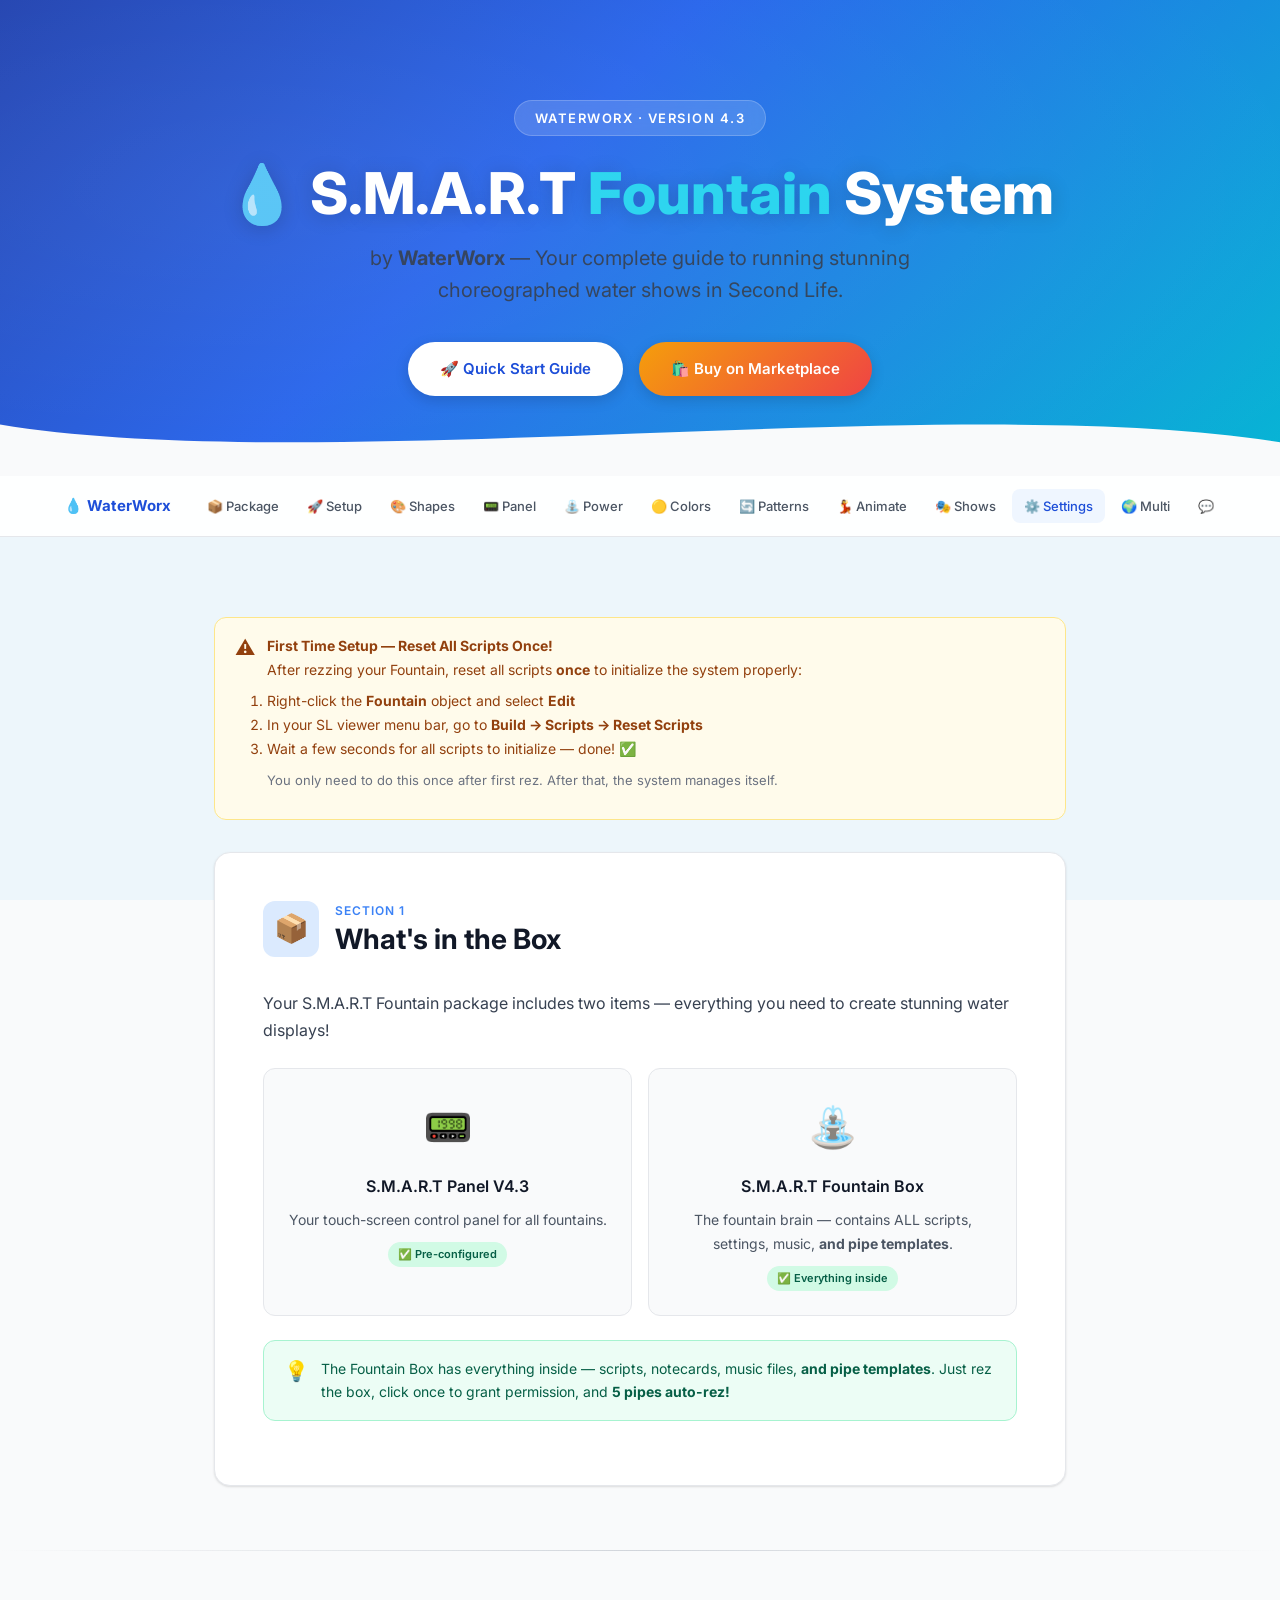
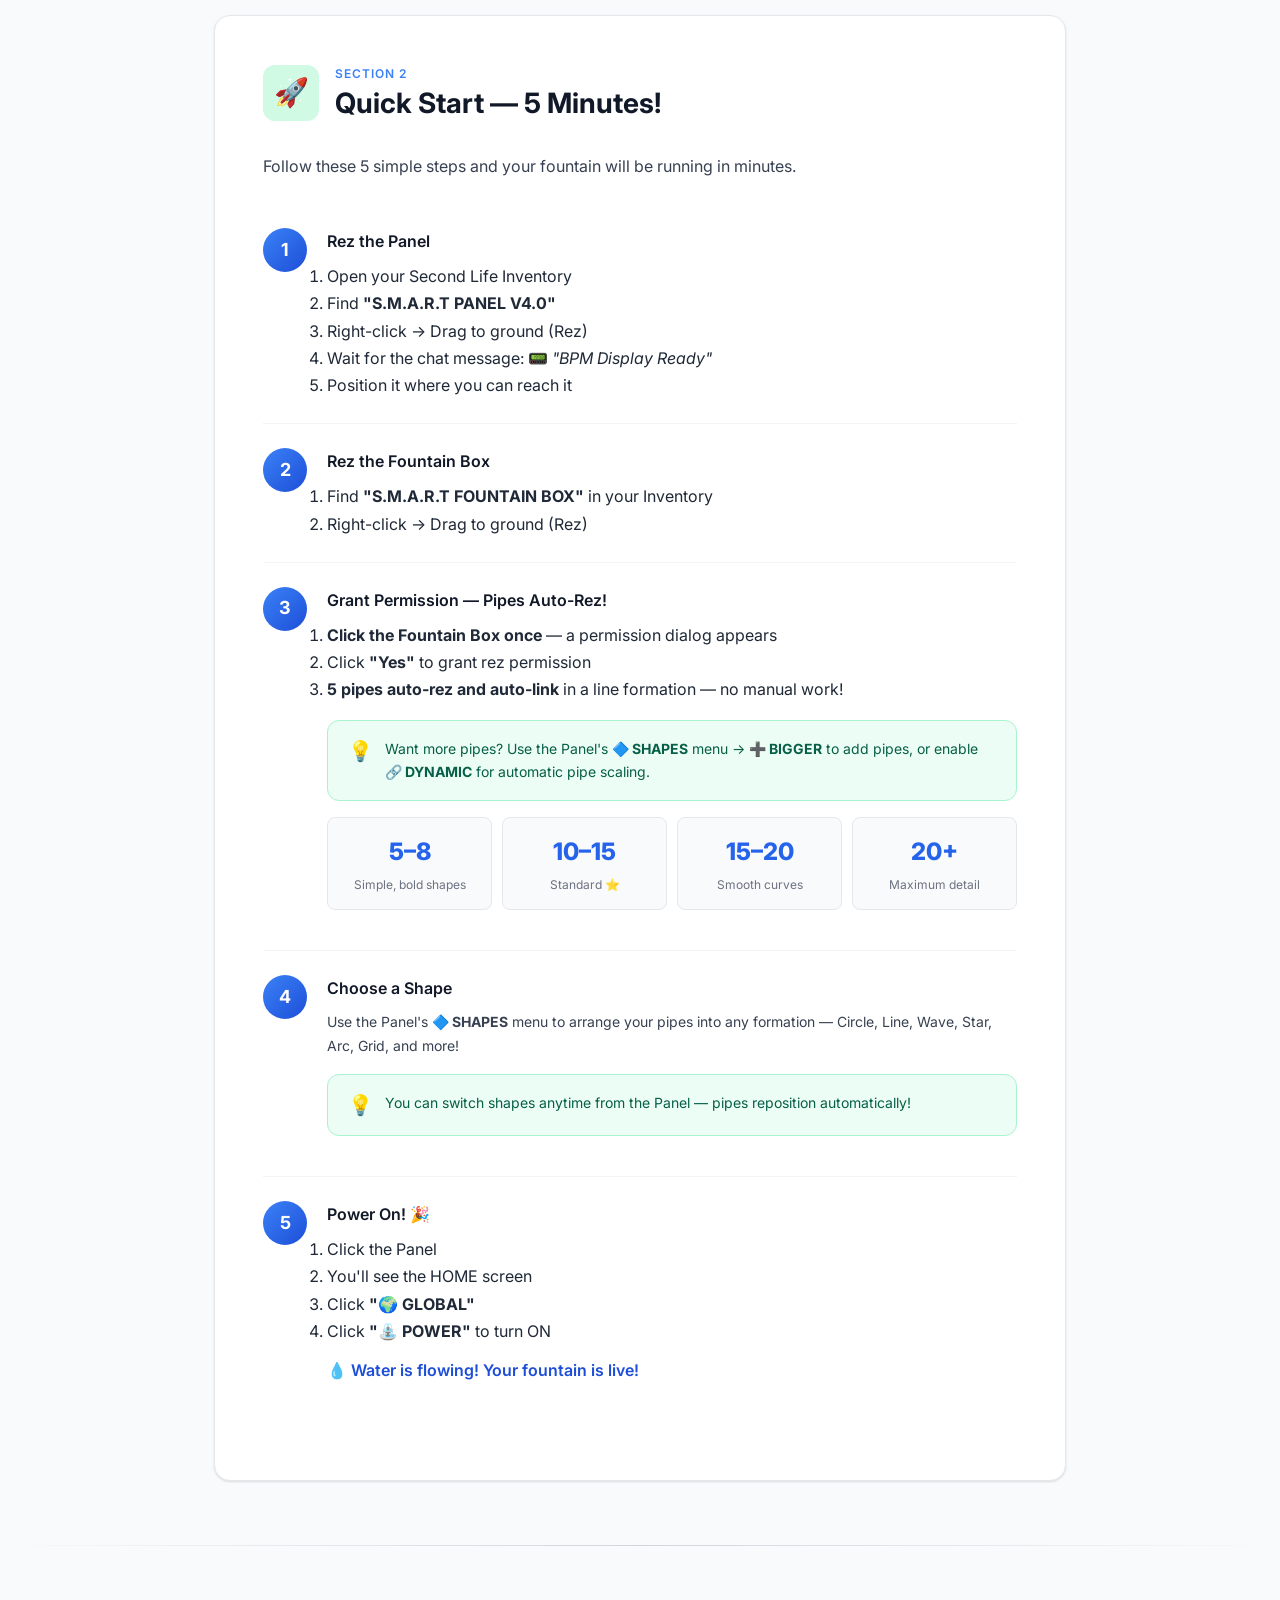
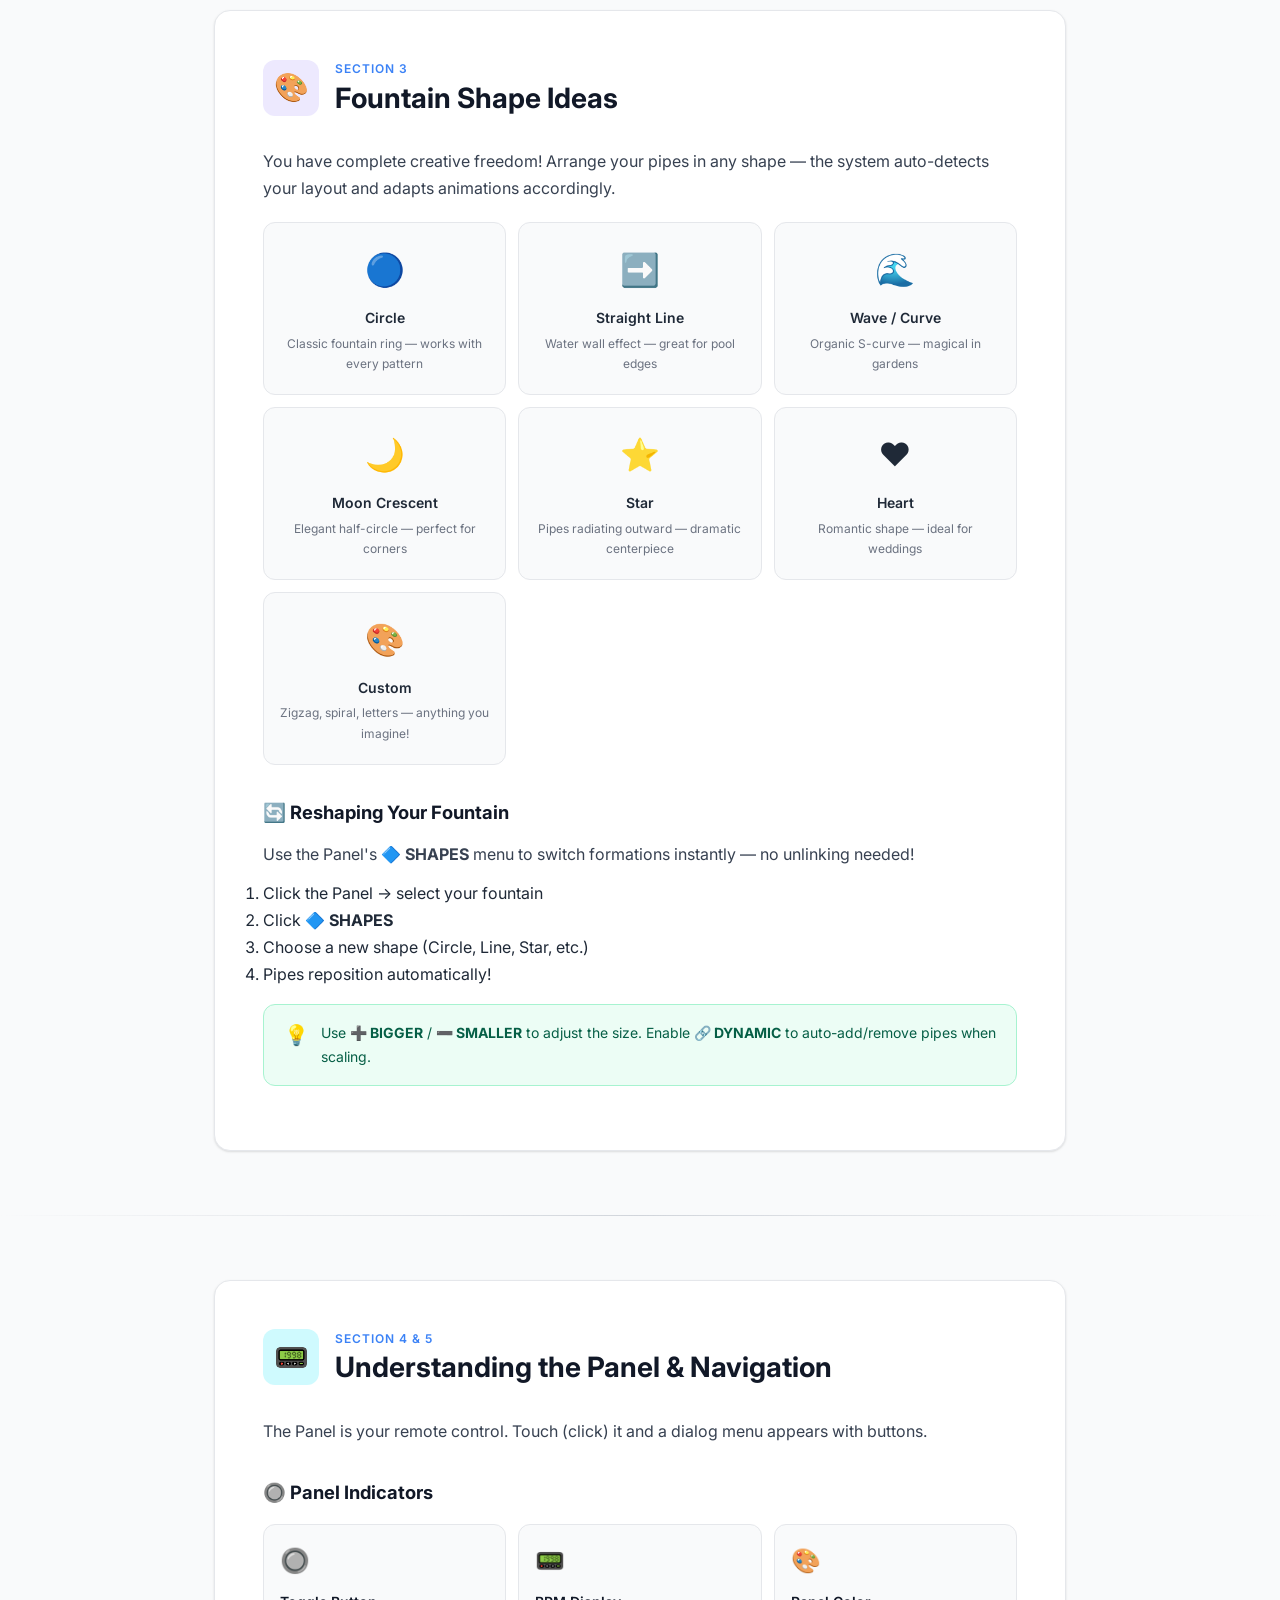
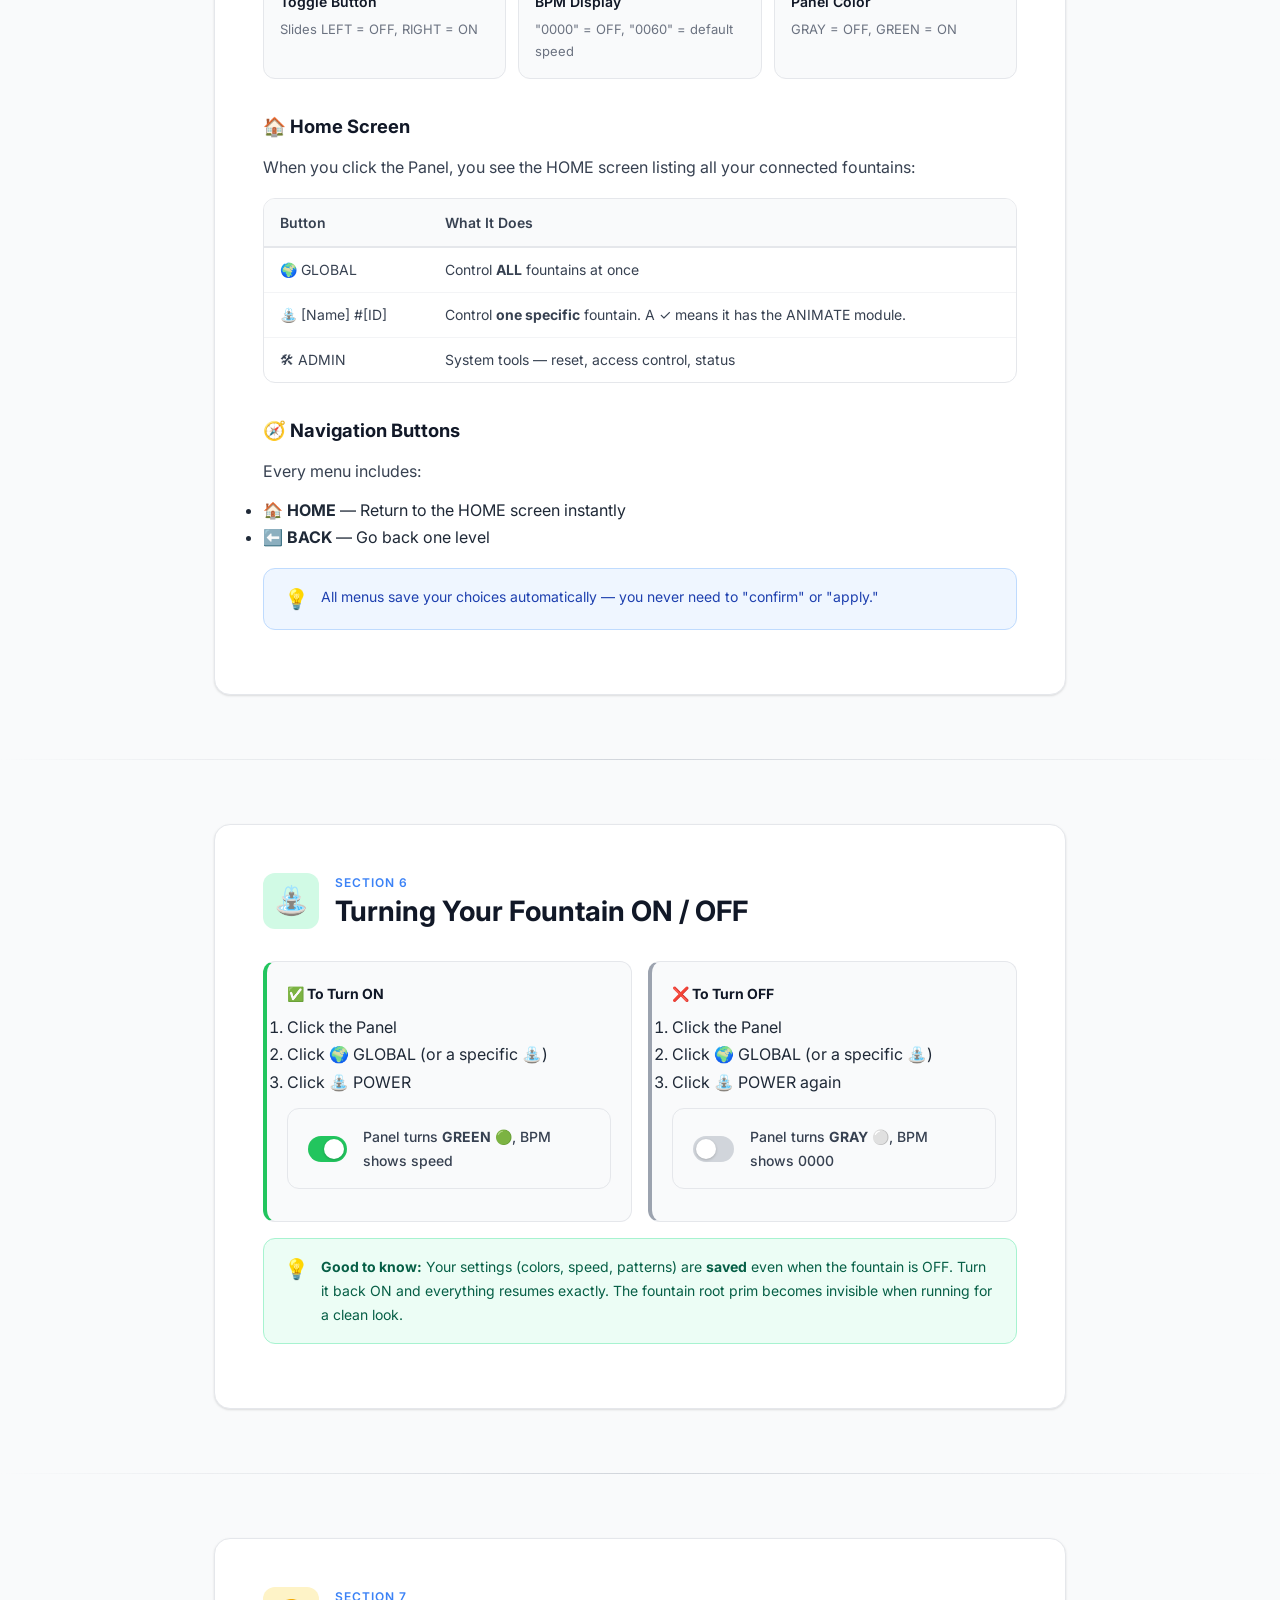
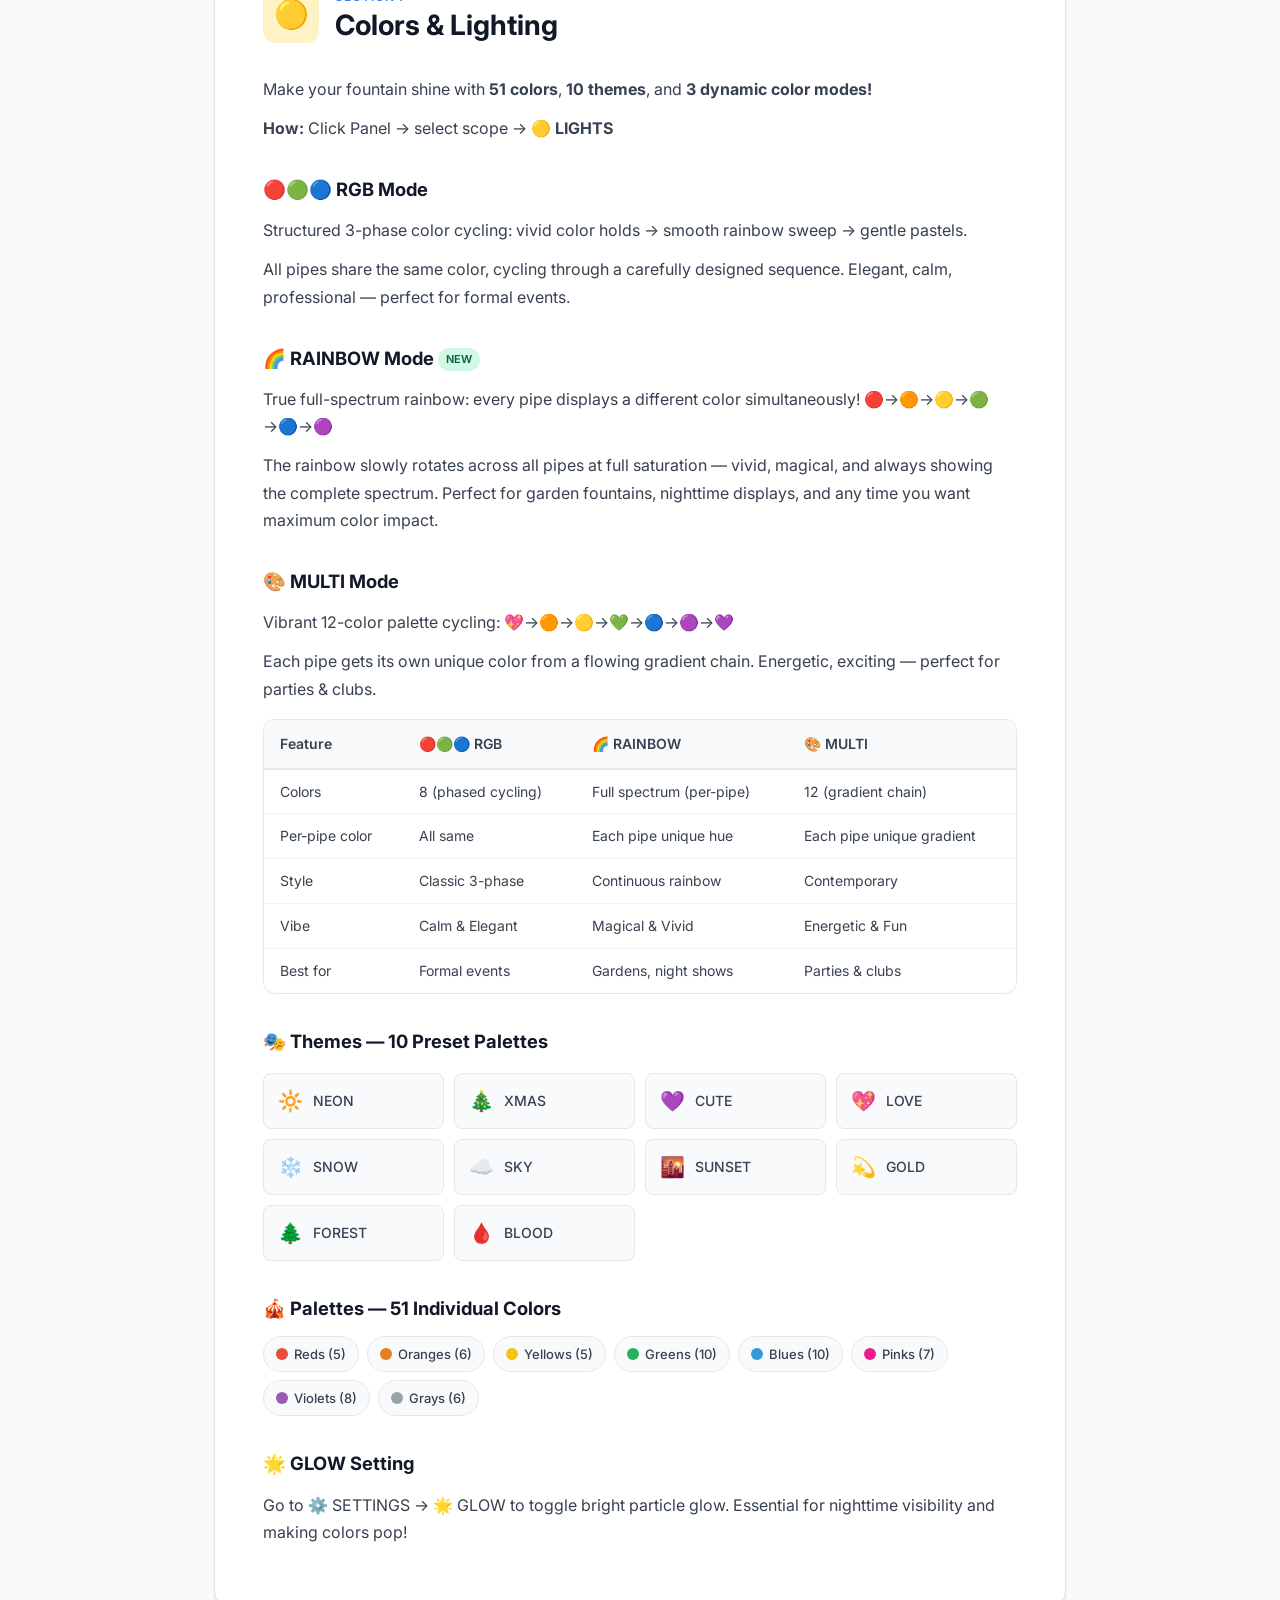
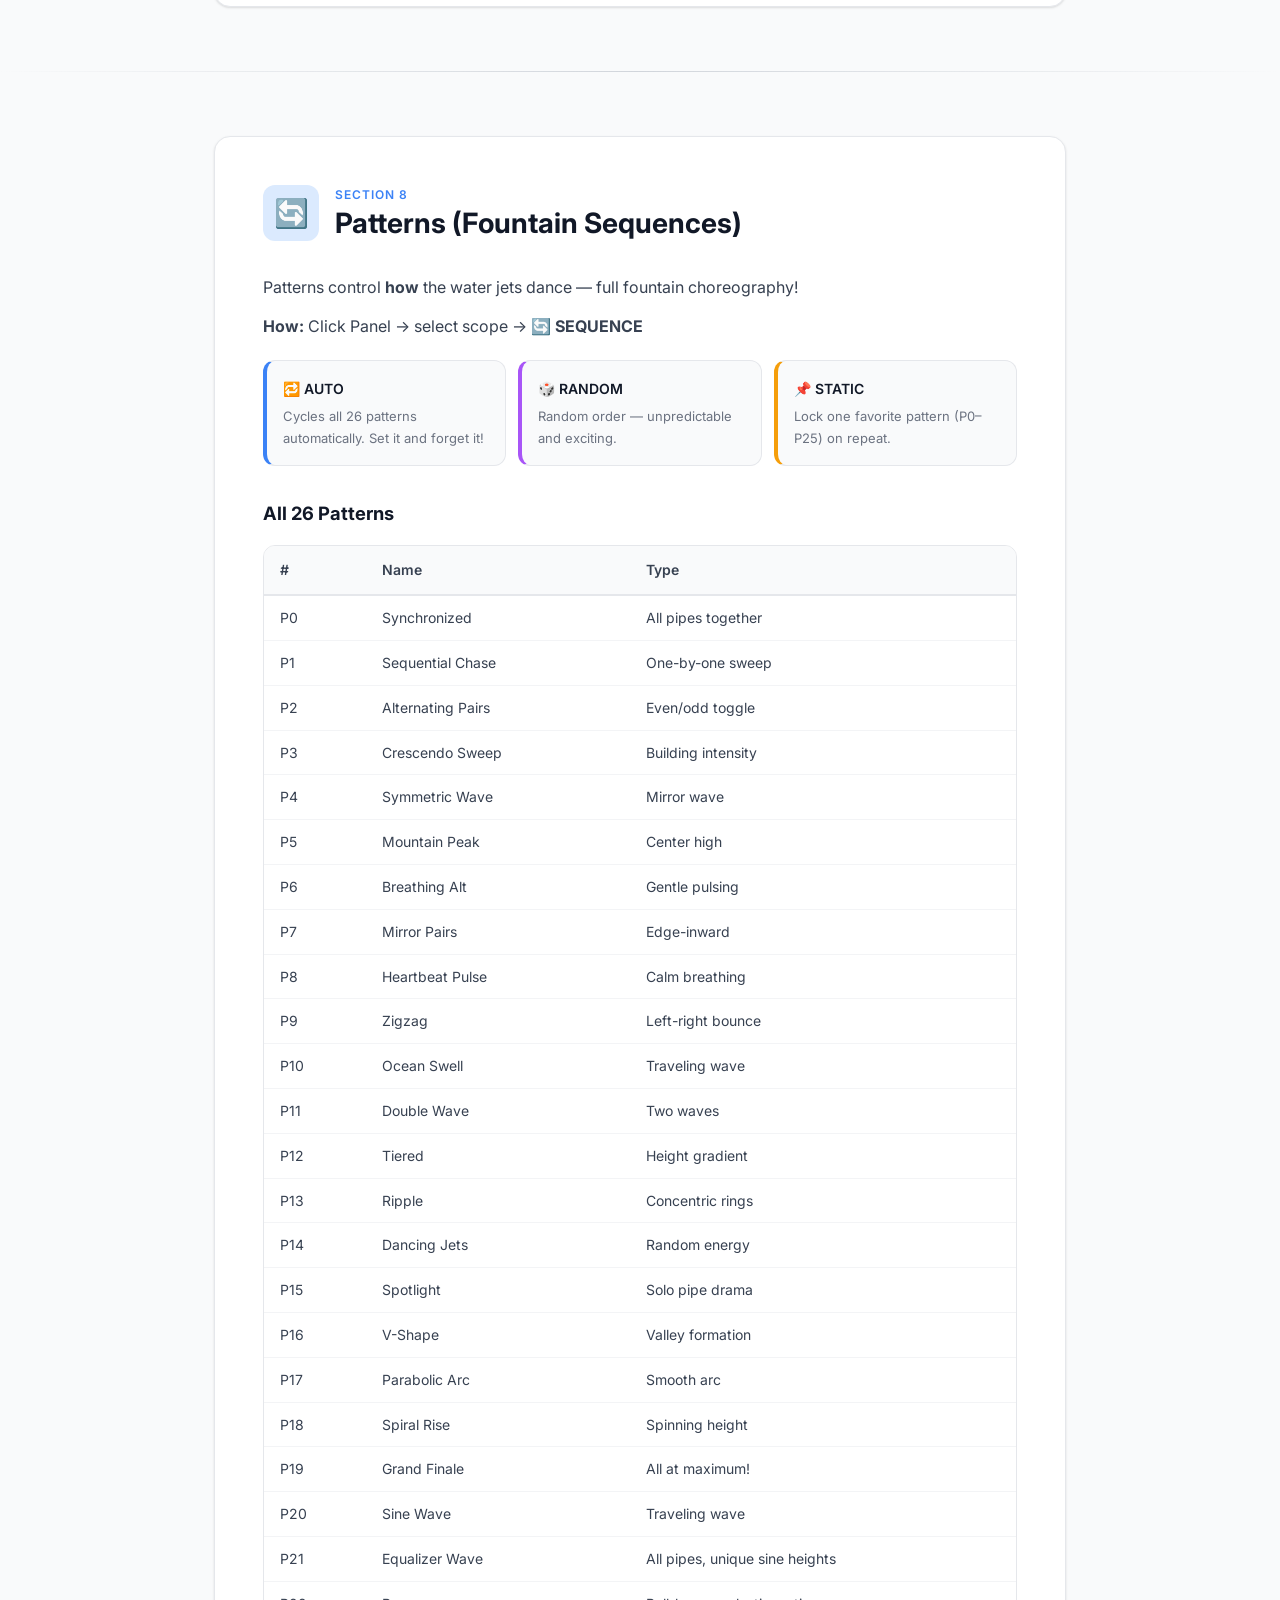
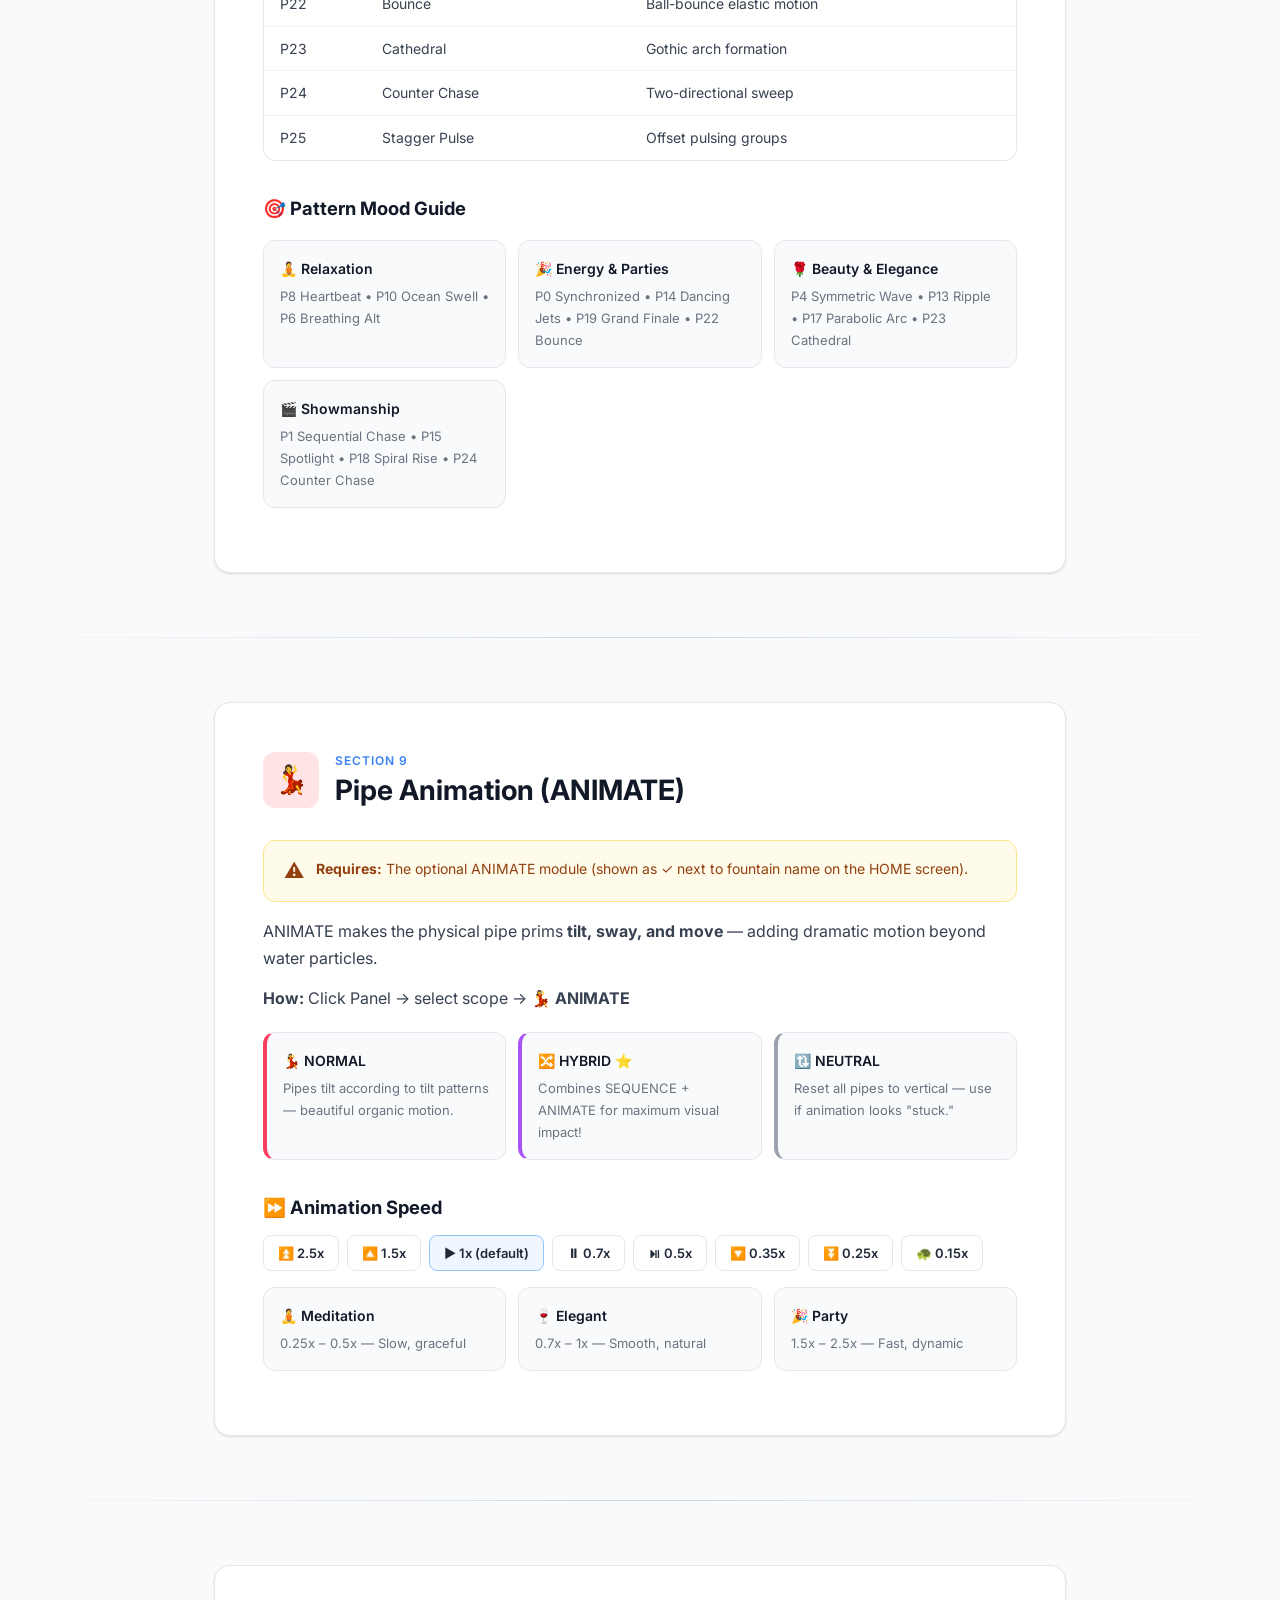
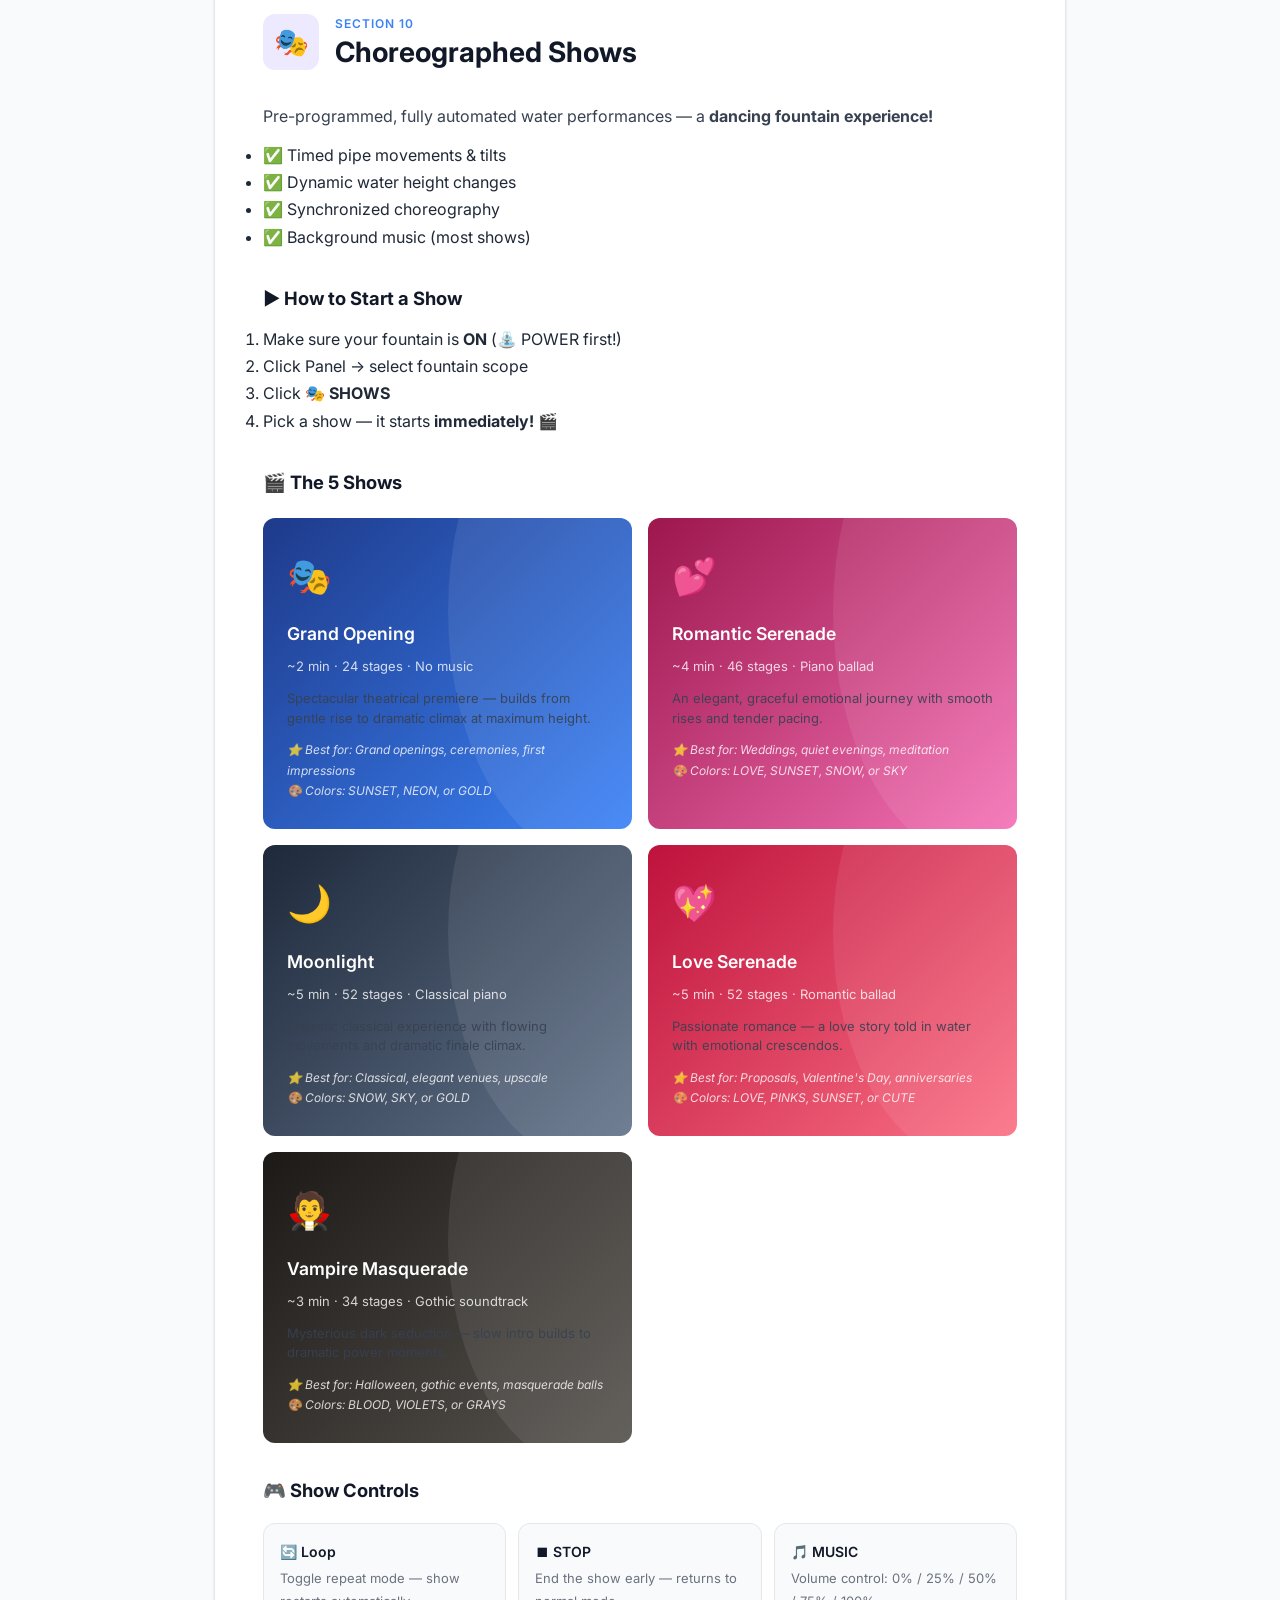
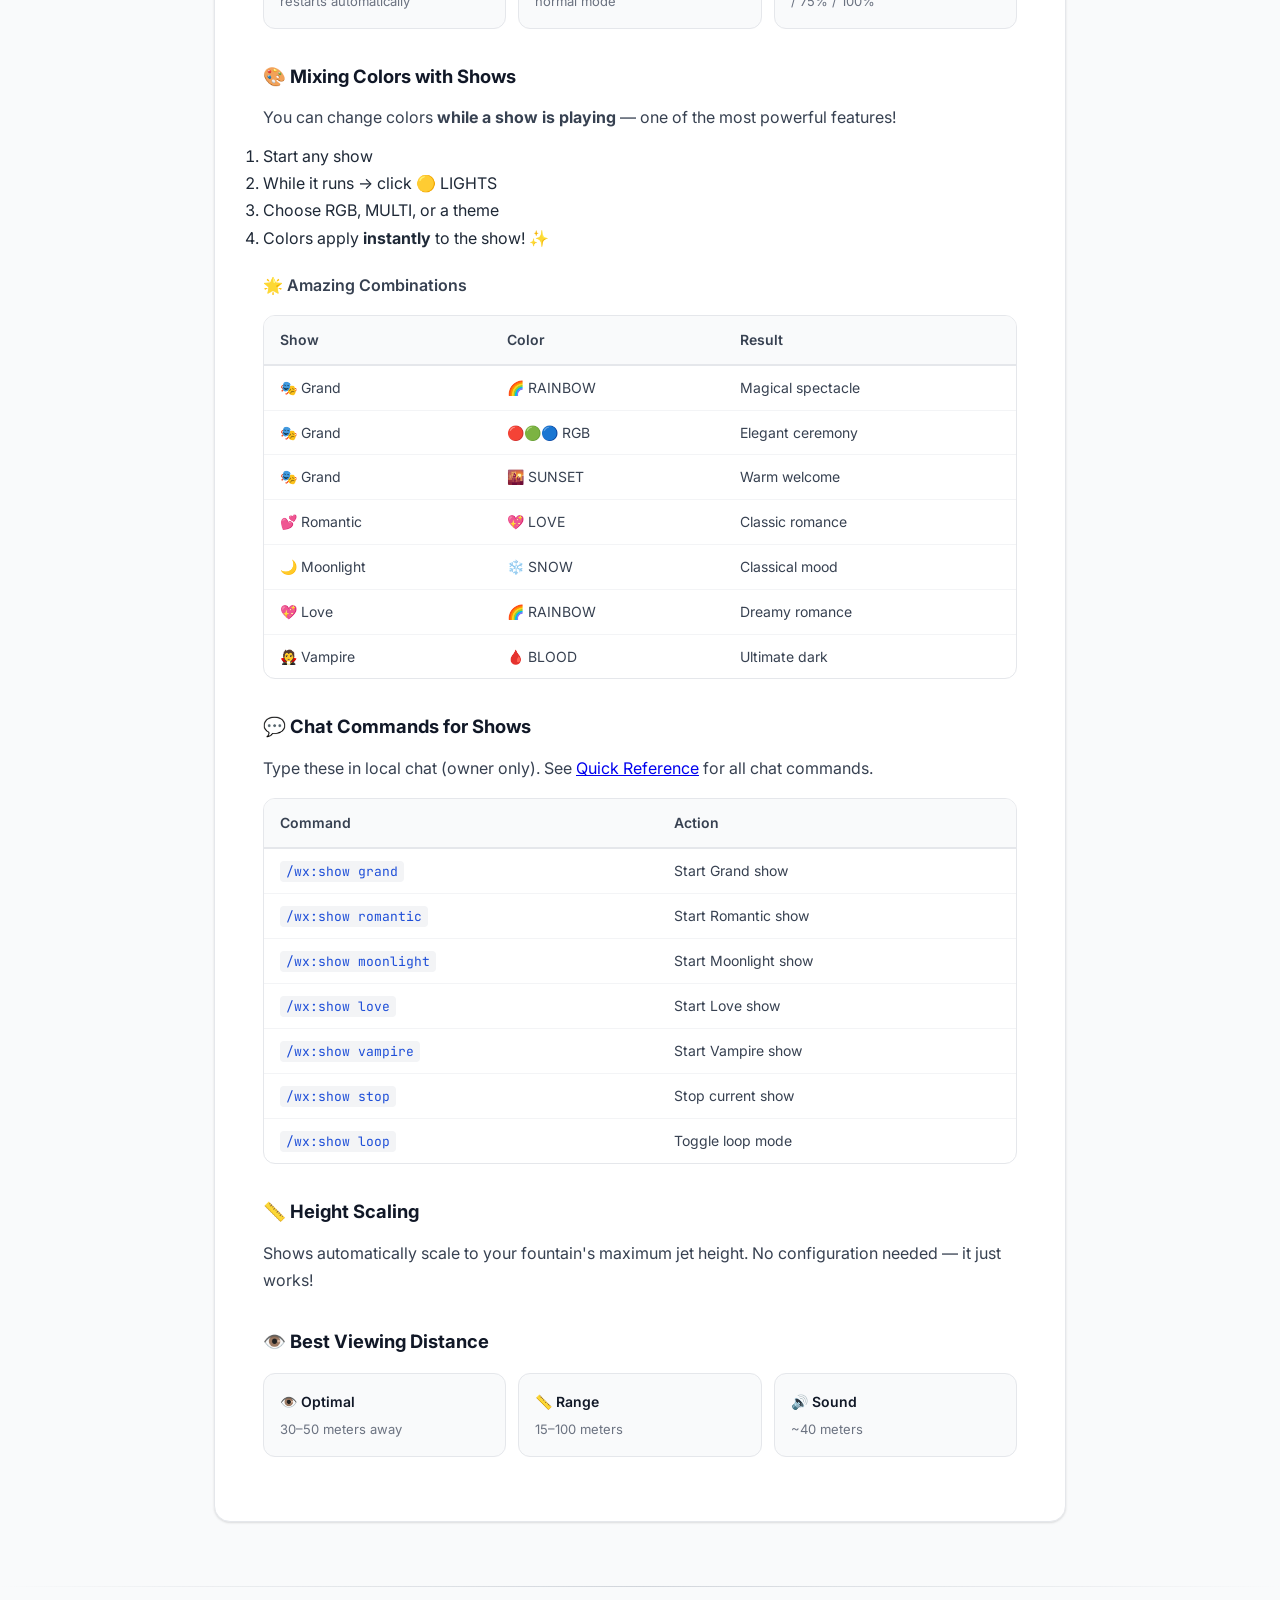
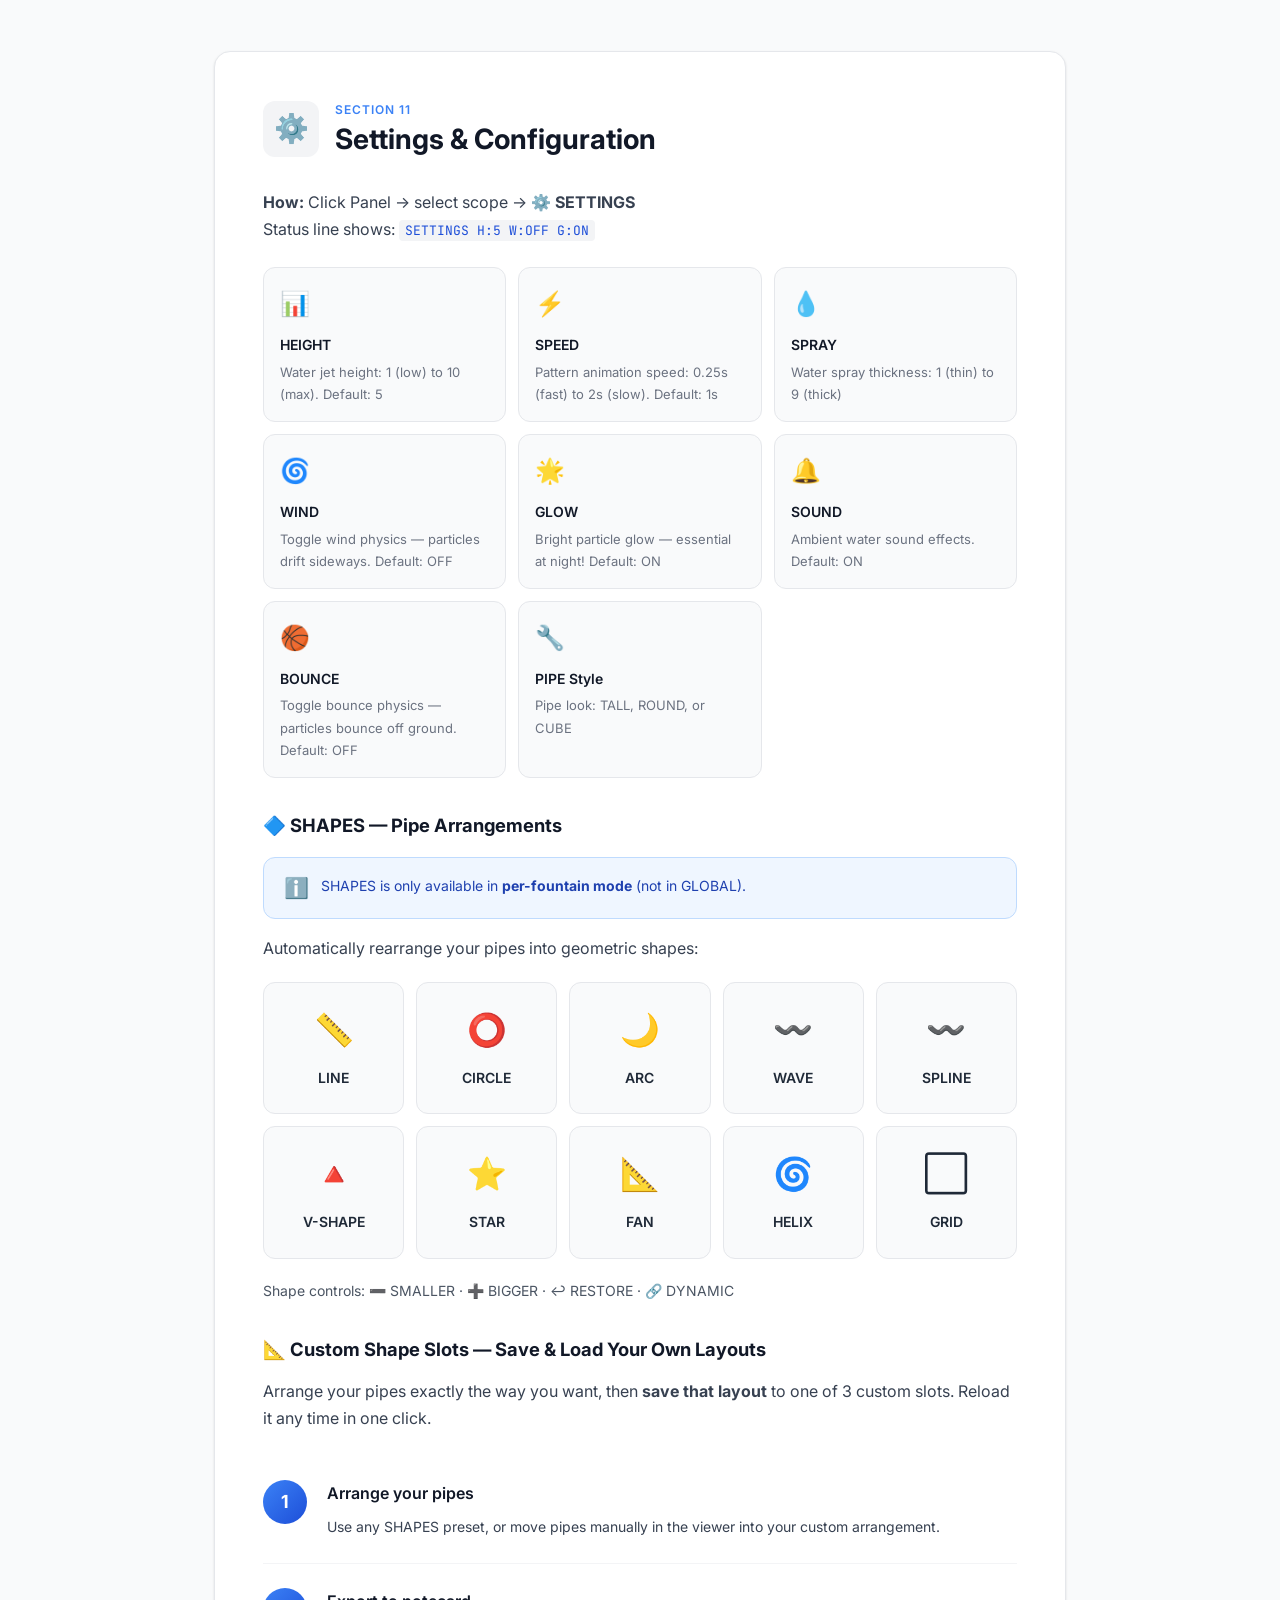
==== commit f614a23d: "Update index.html" ====
--- a/index.html
+++ b/index.html
@@ -863,8 +863,9 @@
       <a href="#settings">⚙️ Settings</a>
       <a href="#multi">🌍 Multi</a>
       <a href="#chatcmd">💬 Chat</a>
+      <a href="#speaker">🔊 Speaker</a>
+      <a href="#admin">🛠 Admin</a>
       <a href="#changelog">📋 Log</a>
-      <a href="#admin">🛠 Admin</a>
       <a href="#troubleshoot">❓ Help</a>
       <a href="#reference">📋 Ref</a>
     </div>
@@ -1597,6 +1598,45 @@
         <div class="shape-card"><span class="shape-icon">⬜</span><h5>GRID</h5></div>
       </div>
       <p style="font-size:14px;color:var(--gray-600);margin-top:8px;">Shape controls: ➖ SMALLER · ➕ BIGGER · ↩ RESTORE · 🔗 DYNAMIC</p>
+
+      <h3>📐 Custom Shape Slots — Save &amp; Load Your Own Layouts</h3>
+      <p>Arrange your pipes exactly the way you want, then <strong>save that layout</strong> to one of 3 custom slots. Reload it any time in one click.</p>
+
+      <div class="steps">
+        <div class="step">
+          <div class="step-num">1</div>
+          <div class="step-content">
+            <h4>Arrange your pipes</h4>
+            <p>Use any SHAPES preset, or move pipes manually in the viewer into your custom arrangement.</p>
+          </div>
+        </div>
+        <div class="step">
+          <div class="step-num">2</div>
+          <div class="step-content">
+            <h4>Export to notecard</h4>
+            <p>Click Panel → select fountain → <strong>🔷 SHAPES → page 3 → 📤 EXPORT</strong>.<br>The fountain outputs all pipe positions to <em>owner chat</em>. Copy that text.</p>
+          </div>
+        </div>
+        <div class="step">
+          <div class="step-num">3</div>
+          <div class="step-content">
+            <h4>Paste into the notecard</h4>
+            <p>Edit the fountain contents → open <strong>"S.M.A.R.T CUSTOM SHAPES"</strong> notecard → paste under <code>[A]</code>, <code>[B]</code>, or <code>[C]</code> → save.</p>
+          </div>
+        </div>
+        <div class="step">
+          <div class="step-num">4</div>
+          <div class="step-content">
+            <h4>Load it back any time</h4>
+            <p>Click Panel → fountain → <strong>🔷 SHAPES → page 3 → Ⓐ SLOT A / Ⓑ SLOT B / Ⓒ SLOT C</strong>.<br>Pipes jump to your saved positions instantly.</p>
+          </div>
+        </div>
+      </div>
+
+      <div class="callout callout-tip">
+        <span class="callout-icon">💡</span>
+        <div>All 3 slots are independent — save different layouts for different occasions (e.g., romantic heart for events, circle for everyday, star for parties).</div>
+      </div>
     </div>
   </div>
 </section>
@@ -1687,10 +1727,10 @@
           <ul><li>⛲ Fountain 4</li><li>⛲ Fountain 5</li></ul>
         </div>
       </div>
-      <p><strong>To change channel:</strong> Edit the object → Contents tab → open the config notecard → change <code>RemoteChannel</code> → save & reset scripts.</p>
+      <p><strong>To set/change a channel:</strong> Touch the object for the first time — you'll be prompted to enter a channel number. Already set? Touch the Panel, go to <strong>🛠 ADMIN → 📡 CHANNEL</strong> to change it.</p>
       <div class="callout callout-warn">
         <span class="callout-icon">⚠️</span>
-        <div>Panel and its fountains <strong>must</strong> use the same channel number!</div>
+        <div>Panel and its fountains <strong>must</strong> use the same channel number! The channel persists across restarts — set each object once.</div>
       </div>
     </div>
   </div>
@@ -1810,11 +1850,110 @@
           <h5>📖 GUIDE</h5>
           <p>Opens the online User Guide webpage in your browser.</p>
         </div>
+        <div class="feature-item" style="border-left:4px solid var(--cyan-500);">
+          <h5>📡 CH</h5>
+          <p>Change the communication channel. Shows the current channel and lets you enter a new one.</p>
+        </div>
       </div>
 
       <div class="callout callout-tip">
         <span class="callout-icon">💡</span>
         <div>By default, only the <strong>owner</strong> can use the Panel. Use ACCESS to add friends, partners, or event staff.</div>
+      </div>
+    </div>
+  </div>
+</section>
+
+<hr class="section-divider">
+
+<!-- ==================== SPEAKER ==================== -->
+<section id="speaker">
+  <div class="container">
+    <div class="section-card">
+      <div class="section-header">
+        <div class="section-icon icon-purple">🔊</div>
+        <div>
+          <span class="section-num">Add-on</span>
+          <h2>Speaker — Wireless Music Player</h2>
+        </div>
+      </div>
+
+      <p>The <strong>S.M.A.R.T Speaker</strong> is a <strong>standalone wireless object</strong> — not linked to the Fountain or Panel. Place it anywhere in your region and it automatically plays the correct music track whenever a show starts.</p>
+
+      <div class="callout callout-info">
+        <span class="callout-icon">ℹ️</span>
+        <div>Music is <strong>only played by the Speaker</strong>. The Fountain itself never plays music — it only controls the water choreography.</div>
+      </div>
+
+      <h3>⚡ How It Works</h3>
+      <ul>
+        <li>The Speaker listens on the <strong>same channel</strong> as your fountain</li>
+        <li>When you start a show, the fountain broadcasts a show command</li>
+        <li>The Speaker detects it and <strong>automatically plays the matching track</strong></li>
+        <li>No manual interaction needed — it all happens passively</li>
+      </ul>
+
+      <h3>🔧 Setup (One Time)</h3>
+      <div class="steps">
+        <div class="step">
+          <div class="step-num">1</div>
+          <div class="step-content">
+            <h4>Rez the Speaker</h4>
+            <p>Drag it from your inventory and place it anywhere in the region.</p>
+          </div>
+        </div>
+        <div class="step">
+          <div class="step-num">2</div>
+          <div class="step-content">
+            <h4>Set the channel</h4>
+            <p><strong>Touch the Speaker</strong>. A text-box appears asking for the channel number. Enter the <strong>same channel as your fountain</strong> (default: <code>-31</code>). The channel is saved permanently.</p>
+          </div>
+        </div>
+        <div class="step">
+          <div class="step-num">3</div>
+          <div class="step-content">
+            <h4>Start a Show</h4>
+            <p>Click your Panel → SHOWS → pick any show. The Speaker detects it and music starts automatically! 🎵</p>
+          </div>
+        </div>
+      </div>
+
+      <h3>🎵 Show → Music Mapping</h3>
+      <div class="table-wrap">
+        <table>
+          <thead><tr><th>Show</th><th>Music Track</th></tr></thead>
+          <tbody>
+            <tr><td>🎭 Grand Opening</td><td><em>No music</em> (water choreography only)</td></tr>
+            <tr><td>💕 Romantic Serenade</td><td>Piano — Perfect</td></tr>
+            <tr><td>🌙 Moonlight</td><td>Moonlight Sonata</td></tr>
+            <tr><td>💖 Love Serenade</td><td>My Heart Will Go On (piano)</td></tr>
+            <tr><td>🧛 Vampire Masquerade</td><td>Vampire Masquerade</td></tr>
+          </tbody>
+        </table>
+      </div>
+
+      <h3>🎮 Speaker Controls (touch to open menu)</h3>
+      <div class="feature-grid">
+        <div class="feature-item"><h5>🔊 Volume</h5><p>Adjust playback volume — 0% / 25% / 50% / 75% / 100%</p></div>
+        <div class="feature-item"><h5>🔁 Loop</h5><p>Toggle whether the current track loops</p></div>
+        <div class="feature-item"><h5>🔇 Mute</h5><p>Silence music without stopping the show</p></div>
+        <div class="feature-item"><h5>⏹ Stop</h5><p>Stop playback immediately</p></div>
+        <div class="feature-item"><h5>📡 Channel</h5><p>Change which fountain channel the Speaker listens to</p></div>
+      </div>
+
+      <h3>📦 Adding Custom Music</h3>
+      <p>Drop any sound file into the Speaker prim's inventory. Name files using the convention:</p>
+      <div class="config-block">
+        <span class="cfg-comment"># Format: Prefix-SegmentNumber-Duration</span><br>
+        <span class="cfg-val">Piano-Perfect-1-9.9</span>   <span class="cfg-comment"># Segment 1, 9.9 seconds</span><br>
+        <span class="cfg-val">Piano-Perfect-2-9.9</span>   <span class="cfg-comment"># Segment 2, 9.9 seconds</span><br>
+        <span class="cfg-val">Piano-Perfect-3-9.9</span>   <span class="cfg-comment"># Segment 3, 9.9 seconds ...</span>
+      </div>
+      <p style="font-size:14px;color:var(--gray-600);">The Speaker plays segments in order, using the segment duration for timing. Place all segments of the same track with the same prefix.</p>
+
+      <div class="callout callout-tip">
+        <span class="callout-icon">💡</span>
+        <div>Position the Speaker close to your fountain for the best immersive experience. SL sound fades beyond ~40 m. Multiple Speakers can coexist using different channels.</div>
       </div>
     </div>
   </div>
@@ -1835,20 +1974,34 @@
       </div>
       <p>For power users — customize defaults by editing notecards directly.</p>
 
+      <h3>� Channel Setup (First Touch)</h3>
+      <p>The communication channel between the Panel and fountains is configured <strong>automatically on first touch</strong> — no notecard editing needed!</p>
+      <ol>
+        <li>Rez the Panel (or Fountain). <strong>Touch it for the first time.</strong></li>
+        <li>A text-box dialog appears asking for a channel number.</li>
+        <li>Enter any number (e.g. <strong>-31</strong>) and press Enter.</li>
+        <li>The channel is <strong>saved permanently</strong> in the object even through resets and sim restarts.</li>
+      </ol>
+      <div class="callout callout-tip">
+        <span class="callout-icon">💡</span>
+        <div>Every Panel and Fountain you want to work together <strong>must use the same channel</strong>. Set each one to the same number on first touch.</div>
+      </div>
+
       <h3>📟 Panel Configuration</h3>
       <p>Notecard: <strong>"S.M.A.R.T MASTER CONFIG"</strong> (inside the Panel object)</p>
       <div class="config-block">
-        <span class="cfg-comment"># Communication channel</span><br>
-        <span class="cfg-key">RemoteChannel</span> = <span class="cfg-val">-31</span><br><br>
         <span class="cfg-comment"># People allowed to use the panel</span><br>
         <span class="cfg-key">Access</span> = <span class="cfg-val">FriendName1</span><br>
         <span class="cfg-key">Access</span> = <span class="cfg-val">FriendName2</span>
       </div>
+      <div class="callout callout-info">
+        <span class="callout-icon">ℹ️</span>
+        <div><code>RemoteChannel</code> is no longer in this notecard — it is now saved automatically via the first-touch setup above.</div>
+      </div>
 
       <h3>⛲ Fountain Configuration</h3>
       <p>Notecard: <strong>"S.M.A.R.T SLAVE CONFIG"</strong> (inside the Fountain Box root prim)</p>
       <div class="config-block">
-        <span class="cfg-key">RemoteChannel</span> = <span class="cfg-val">-31</span> <span class="cfg-comment"># Must match Panel!</span><br>
         <span class="cfg-key">Throttle</span> = <span class="cfg-val">5.2</span> <span class="cfg-comment"># Default jet height (m)</span><br>
         <span class="cfg-key">Glow</span> = <span class="cfg-val">TRUE</span> <span class="cfg-comment"># Particle glow on startup</span><br>
         <span class="cfg-key">Wind</span> = <span class="cfg-val">FALSE</span> <span class="cfg-comment"># Wind physics on startup</span><br>
@@ -1913,9 +2066,10 @@
         <div class="faq-item">
           <button class="faq-q" onclick="this.parentElement.classList.toggle('open')">⛲ Fountain not showing on Panel</button>
           <div class="faq-a"><div class="faq-a-inner">
-            <p><strong>Check:</strong> Same channel? (both -31 by default) In same region/sim?</p>
+            <p><strong>Check:</strong> Are both using the same channel? Are they in the same region/sim?</p>
             <ol>
-              <li>Verify both notecards say <code>RemoteChannel = -31</code></li>
+              <li>Touch the Panel → go to <strong>🛠 ADMIN → 📡 CHANNEL</strong> and note the channel number shown</li>
+              <li>Touch the Fountain → if it was never configured, a text box will appear — enter the <strong>same channel number</strong></li>
               <li>Reset both objects' scripts</li>
               <li>Wait 5 seconds (one heartbeat cycle)</li>
               <li>Click Panel — fountain should appear</li>
@@ -2023,14 +2177,20 @@
 │
 ├── ⛲ [Fountain Name] (single fountain)
 │   ├── (same as GLOBAL, plus:)
-│   ├── 🔷 SHAPES — 10 arrangements + sizing + Dynamic
+│   ├── 🔷 SHAPES — 10 presets + sizing + Dynamic
+│   │   └── page 3: 📤 EXPORT · Ⓐ SLOT A · Ⓑ SLOT B · Ⓒ SLOT C (custom layouts)
 │   └── 🔧 RENAME — change fountain name
 │
 └── 🛠 ADMIN
     ├── ♻️ RESET ALL
     ├── 🔐 ACCESS
     ├── 📋 STATUS
-    └── 📖 GUIDE</div>
+    ├── 📖 GUIDE
+    └── 📡 CH — change channel
+
+🔊 SPEAKER (standalone object — touch to open)
+    ├── Volume · Loop · Mute · Stop
+    └── 📡 Channel — set which fountain to listen to</div>
 
       <h3>⚡ Common Tasks Cheat Sheet</h3>
       <div class="cheat-grid">
@@ -2050,6 +2210,9 @@
         <div class="cheat-item"><span class="cheat-what">Change pipe style</span><span class="cheat-how">SETTINGS → 🔧 PIPE</span></div>
         <div class="cheat-item"><span class="cheat-what">Rearrange shape</span><span class="cheat-how">[Fountain] → 🔷 SHAPES</span></div>
         <div class="cheat-item"><span class="cheat-what">Rename fountain</span><span class="cheat-how">[Fountain] → 🔧 RENAME</span></div>
+        <div class="cheat-item"><span class="cheat-what">Save pipe layout</span><span class="cheat-how">[Fountain] → SHAPES p3 → 📤 EXPORT</span></div>
+        <div class="cheat-item"><span class="cheat-what">Load saved layout</span><span class="cheat-how">[Fountain] → SHAPES p3 → SLOT A/B/C</span></div>
+        <div class="cheat-item"><span class="cheat-what">Change channel</span><span class="cheat-how">ADMIN → 📡 CH</span></div>
         <div class="cheat-item"><span class="cheat-what">Grant access</span><span class="cheat-how">ADMIN → 🔐 ACCESS</span></div>
         <div class="cheat-item"><span class="cheat-what">Fix everything</span><span class="cheat-how">ADMIN → ♻️ RESET ALL</span></div>
         <div class="cheat-item"><span class="cheat-what">Lock pattern (chat)</span><span class="cheat-how">/wx:pattern 5</span></div>
@@ -2128,35 +2291,49 @@
 </section>
 
 <!-- ==================== CHANGELOG ==================== -->
-<section id="changelog" class="card">
-  <h2>📋 Changelog</h2>
-  <div style="max-width:720px;margin:0 auto;">
-
-    <h3 style="color:var(--cyan-400);margin-top:0;">V4.3 — June 2025</h3>
-    <ul style="line-height:1.9;">
-      <li><strong>🌈 RAINBOW Mode</strong> — New 5th light mode! Full-spectrum per-pipe hue spread with smooth continuous rotation. Every pipe shows a different color simultaneously.</li>
-      <li><strong>🔴🟢🔵 RGB Refinement</strong> — RGB mode now uses a structured 3-phase cycle (vivid holds → rainbow sweep → gentle pastels) distinct from RAINBOW.</li>
-      <li><strong>4 New Patterns (P22–P25)</strong> — Bounce, Cathedral, Counter Chase, Stagger Pulse — bringing the total to 26 choreographed patterns.</li>
-      <li><strong>Guide URL Updated</strong> — In-world GUIDE button now opens <code>water-worx.github.io/smart-edition</code>.</li>
-      <li><strong>Button Fix</strong> — Fixed RGB button emoji detection in Panel menus.</li>
-    </ul>
-
-    <h3 style="color:var(--blue-400);">V4.0.1 — Feb 2025</h3>
-    <ul style="line-height:1.9;">
-      <li><strong>Straighten Command</strong> — <code>/wx:straighten</code> resets all pipes to vertical.</li>
-      <li><strong>P21 Equalizer Wave</strong> — New pattern: all pipes with unique sine-wave heights.</li>
-      <li><strong>P2 / P6 Fix</strong> — Corrected height calculations for Alternating Pairs and Breathing Alt.</li>
-      <li><strong>Memory Optimization</strong> — Reduced peak memory usage in ENGINE PATTERNS.</li>
-    </ul>
-
-    <h3 style="color:var(--blue-400);">V4.0 — Dec 2024</h3>
-    <ul style="line-height:1.9;">
-      <li>Initial release of S.M.A.R.T Fountain System.</li>
-      <li>22 water patterns (P0–P21), 51 static colors, 10 themes, RGB & MULTI dynamic modes.</li>
-      <li>5 choreographed shows, multi-fountain sync, shape detection, pipe tilt animation module.</li>
-      <li>Dual update checker, chat command system, notecard configuration.</li>
-    </ul>
-
+<section id="changelog">
+  <div class="container">
+    <div class="section-card">
+      <div class="section-header">
+        <div class="section-icon icon-blue">📋</div>
+        <div>
+          <span class="section-num">Version History</span>
+          <h2>Changelog</h2>
+        </div>
+      </div>
+
+      <div class="sub-section">
+        <h3>V4.3 — June 2025 <span style="display:inline-block;background:#d1fae5;color:#065f46;font-size:11px;font-weight:600;padding:2px 10px;border-radius:999px;vertical-align:middle;margin-left:8px;">Current</span></h3>
+        <ul style="line-height:1.9;color:var(--gray-700);">
+          <li><strong>🌈 RAINBOW Mode</strong> — New 5th light mode! Full-spectrum per-pipe hue spread with smooth continuous rotation. Every pipe shows a different color simultaneously.</li>
+          <li><strong>🔴🟢🔵 RGB Refinement</strong> — RGB mode now uses a structured 3-phase cycle (vivid holds → rainbow sweep → gentle pastels), distinct from RAINBOW.</li>
+          <li><strong>4 New Patterns (P22–P25)</strong> — Bounce, Cathedral, Counter Chase, Stagger Pulse — bringing the total to 26 choreographed patterns.</li>
+          <li><strong>Channel via Linkset Data</strong> — Channel is now set on first touch and saved permanently — no notecard editing required.</li>
+          <li><strong>Guide URL Updated</strong> — In-world GUIDE button now opens <code>water-worx.github.io/smart-edition</code>.</li>
+          <li><strong>Button Fix</strong> — Fixed RGB button emoji detection in Panel menus.</li>
+        </ul>
+      </div>
+
+      <div class="sub-section">
+        <h3>V4.0.1 — February 2025</h3>
+        <ul style="line-height:1.9;color:var(--gray-700);">
+          <li><strong>Straighten Command</strong> — <code>/wx:straighten</code> resets all pipes to vertical (compensates for root rotation).</li>
+          <li><strong>P21 Equalizer Wave</strong> — New pattern: all pipes with unique dual-sine heights — no two pipes the same.</li>
+          <li><strong>P2 / P6 Fix</strong> — Corrected Alternating Pairs and Breathing Alt to fire all pipes.</li>
+          <li><strong>Memory Optimization</strong> — Reduced peak memory usage in ENGINE PATTERNS.</li>
+        </ul>
+      </div>
+
+      <div class="sub-section">
+        <h3>V4.0 — December 2024</h3>
+        <ul style="line-height:1.9;color:var(--gray-700);">
+          <li>Initial release of S.M.A.R.T Fountain System.</li>
+          <li>22 water patterns (P0–P21), 51 static colors, 10 themes, RGB &amp; MULTI dynamic modes.</li>
+          <li>5 choreographed shows, multi-fountain sync, shape detection, pipe tilt animation module.</li>
+          <li>Dual update checker, chat command system, notecard configuration.</li>
+        </ul>
+      </div>
+    </div>
   </div>
 </section>
 
@@ -2164,12 +2341,13 @@
 <footer class="footer">
   <div class="footer-brand">💧 WaterWorx — S.M.A.R.T Fountain System V4.3</div>
   <p>Complete water choreography for Second Life</p>
-  <p style="margin-top:8px;font-size:12px;color:var(--gray-500);">26 patterns · 51 colors · 10 themes · 3 dynamic modes · 5 choreographed shows · Multi-fountain sync · Chat commands</p>
+  <p style="margin-top:8px;font-size:12px;color:var(--gray-500);">26 patterns · 51 colors · 10 themes · 3 dynamic modes · 5 choreographed shows · Multi-fountain sync · Custom shape slots · Wireless Speaker</p>
   <div class="footer-links">
     <a href="https://marketplace.secondlife.com/p/SMART-PRO-EDITION-NEXT-LEVEL-FOUNTAIN/23738894" target="_blank" rel="noopener">🛍️ Buy on Marketplace</a>
     <a href="#top">Back to Top</a>
     <a href="#quickstart">Quick Start</a>
     <a href="#shows">Shows</a>
+    <a href="#speaker">🔊 Speaker</a>
     <a href="#reference">Reference</a>
   </div>
   <p style="margin-top:24px;font-size:12px;">Thank you for choosing WaterWorx! 🎉</p>
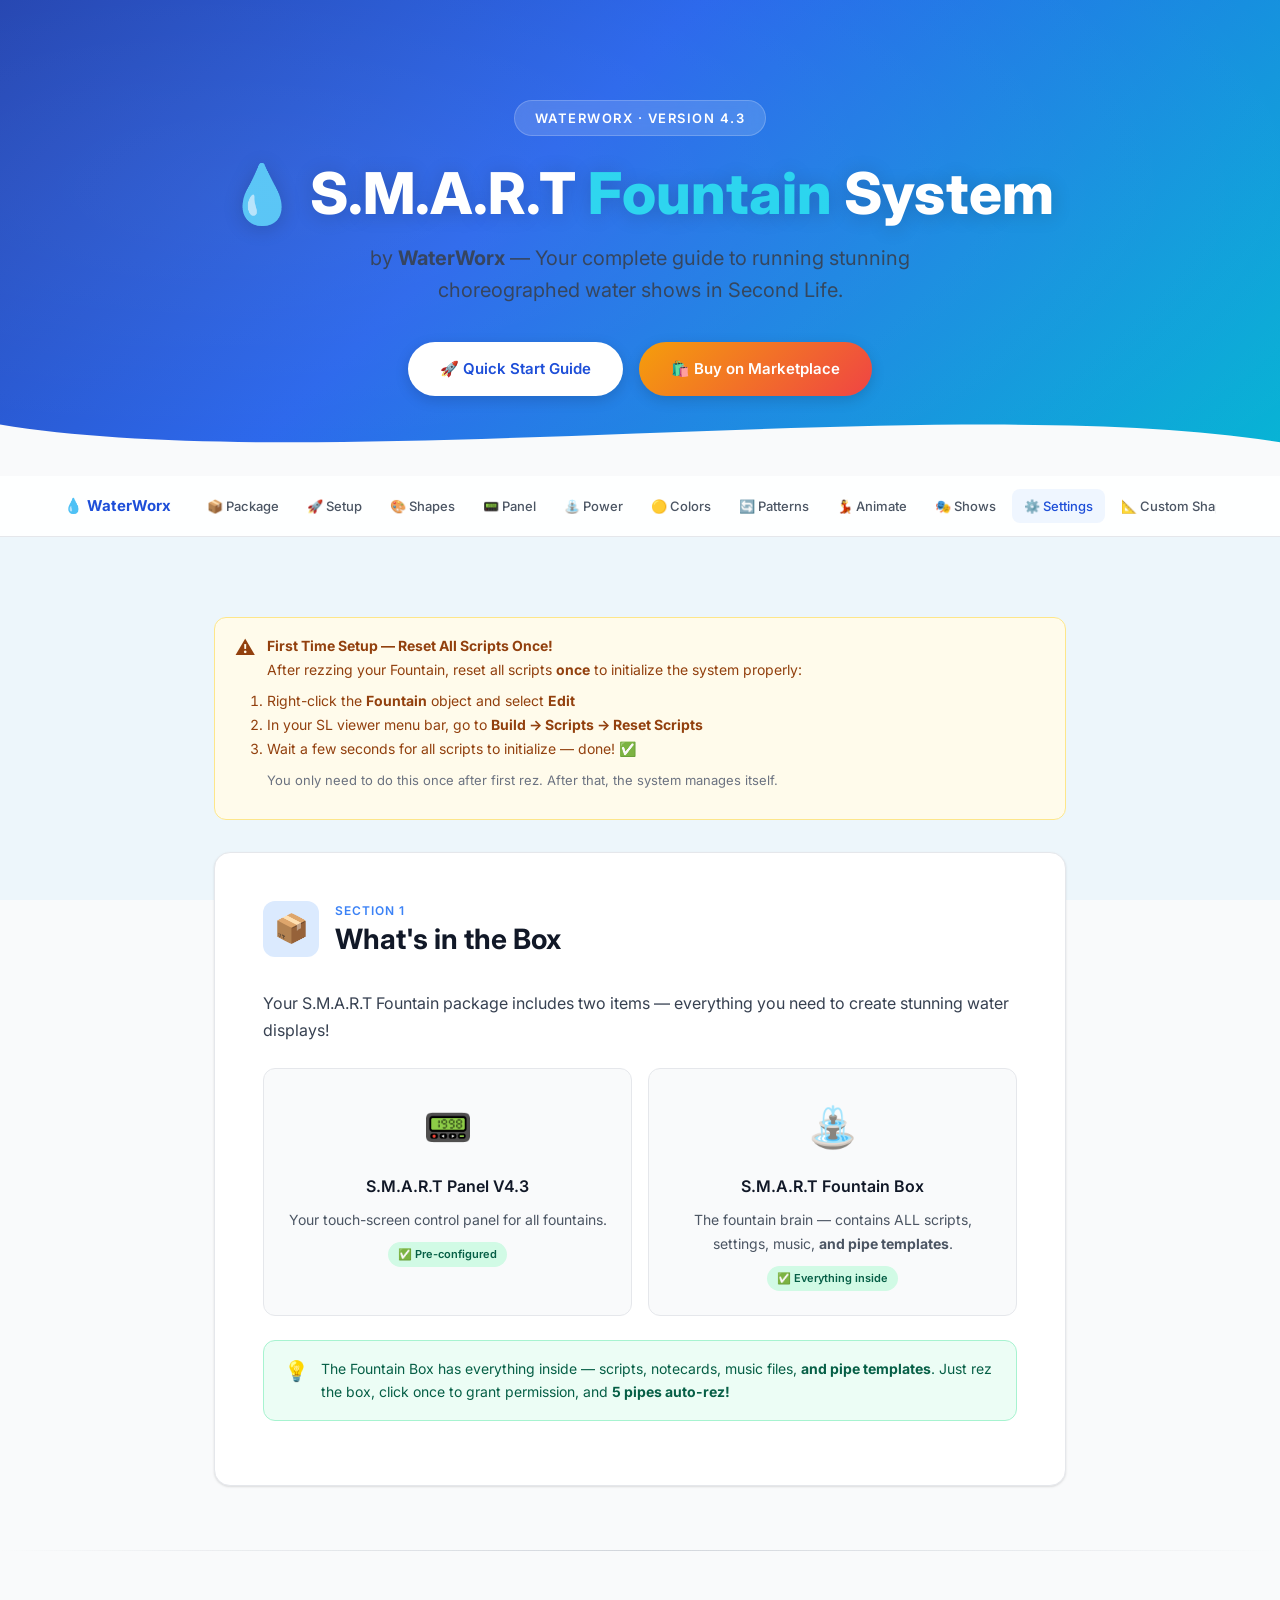
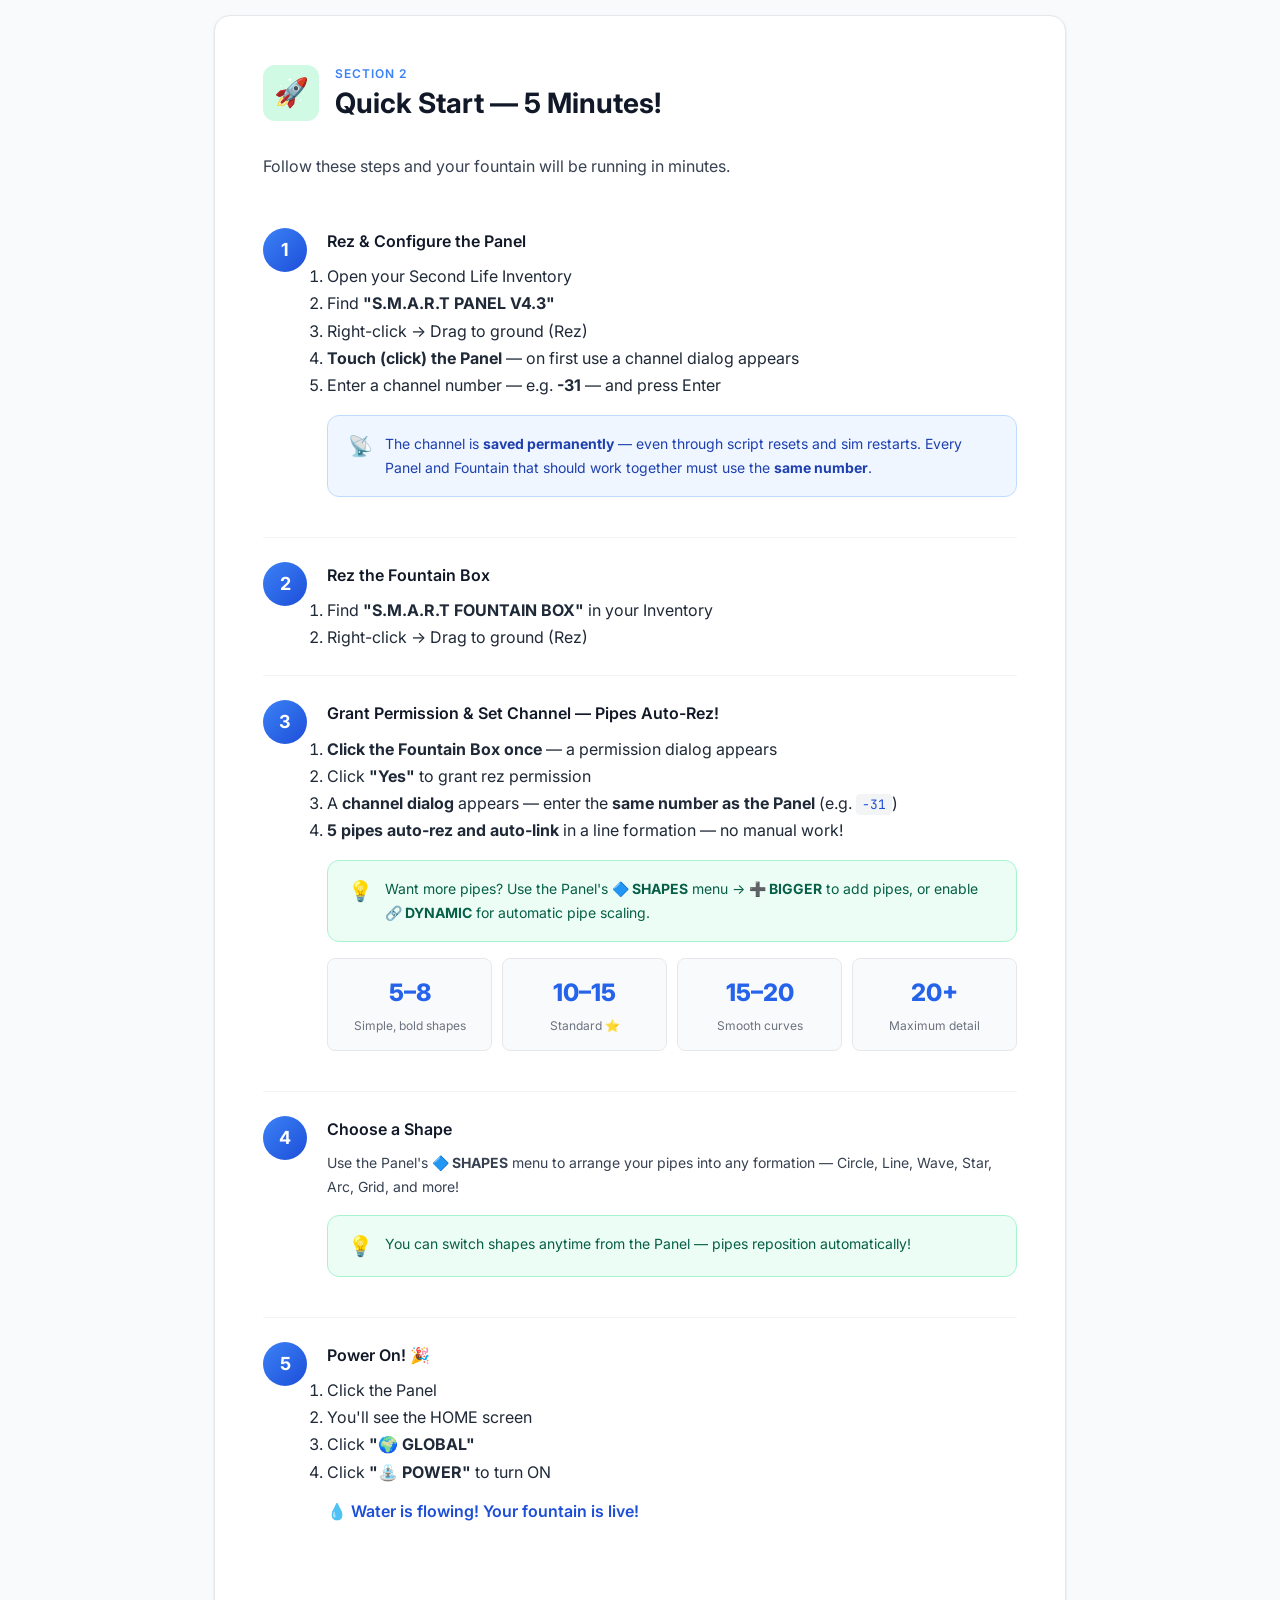
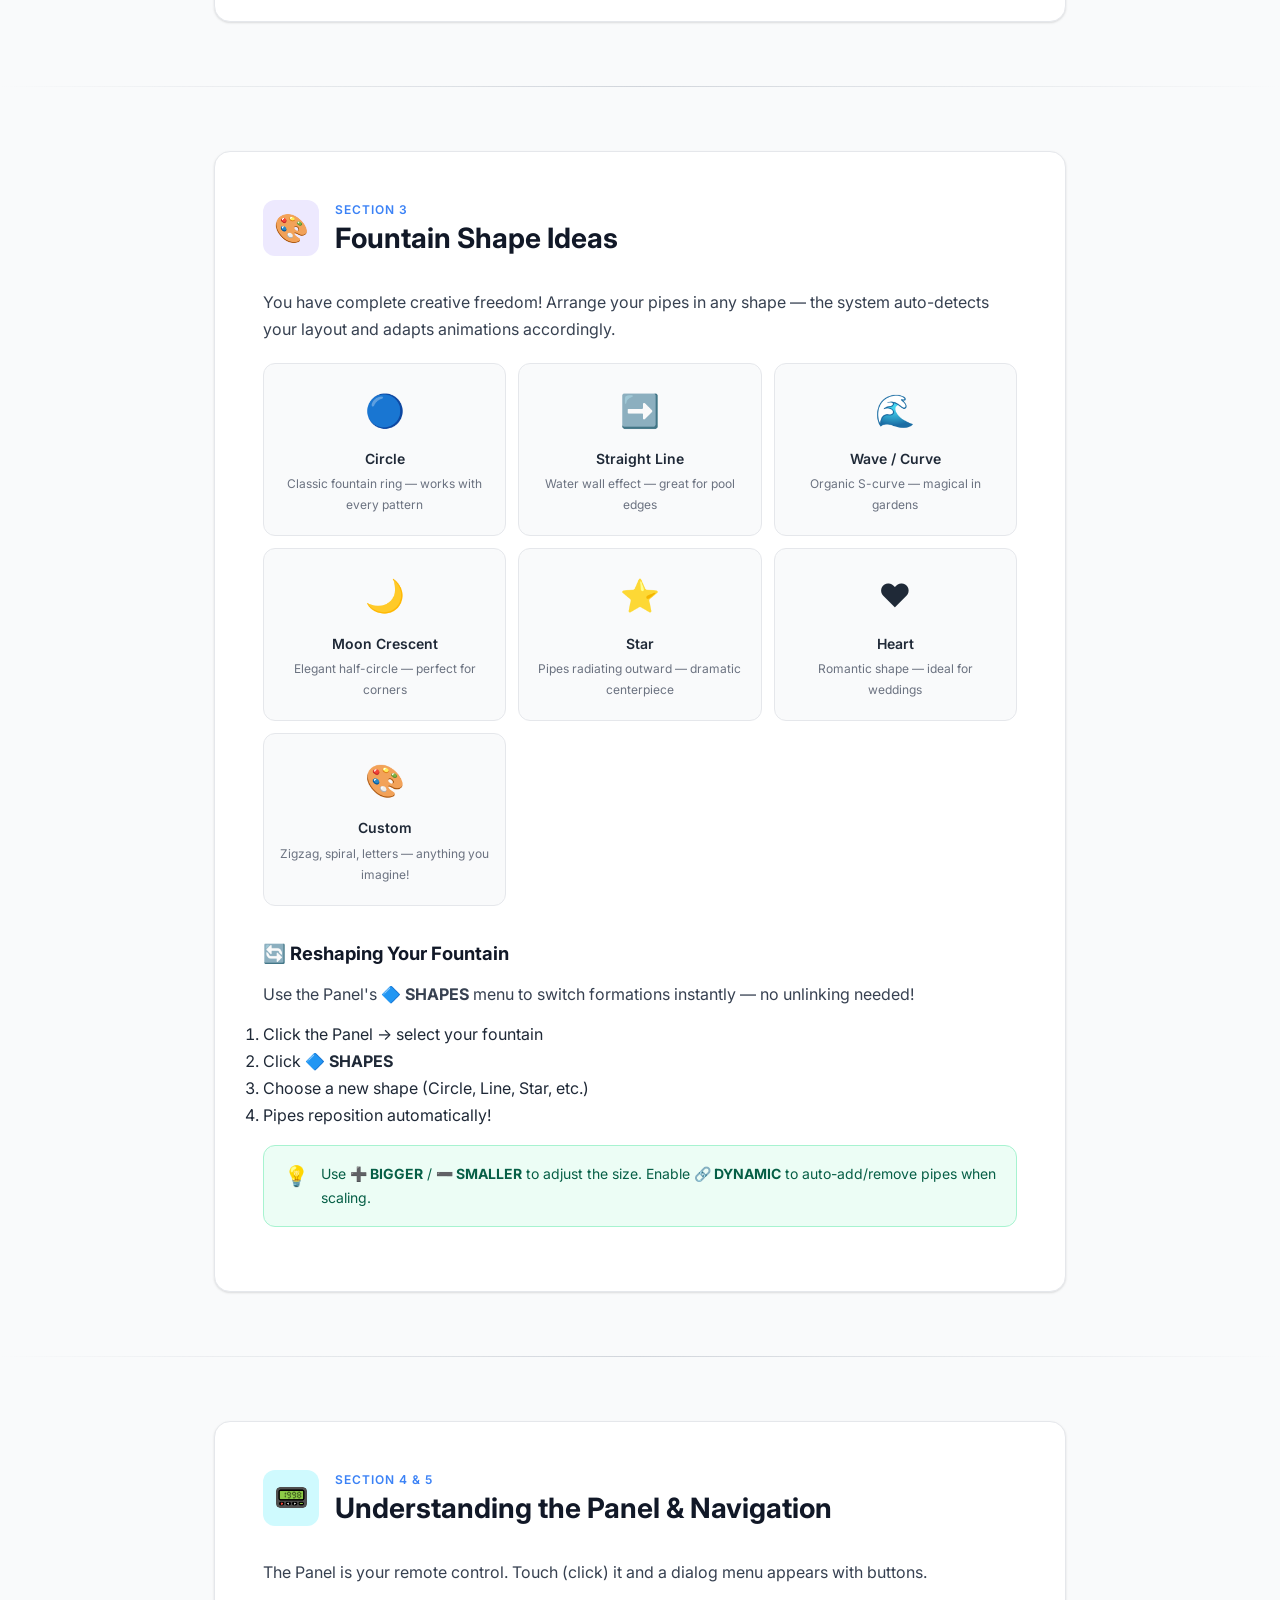
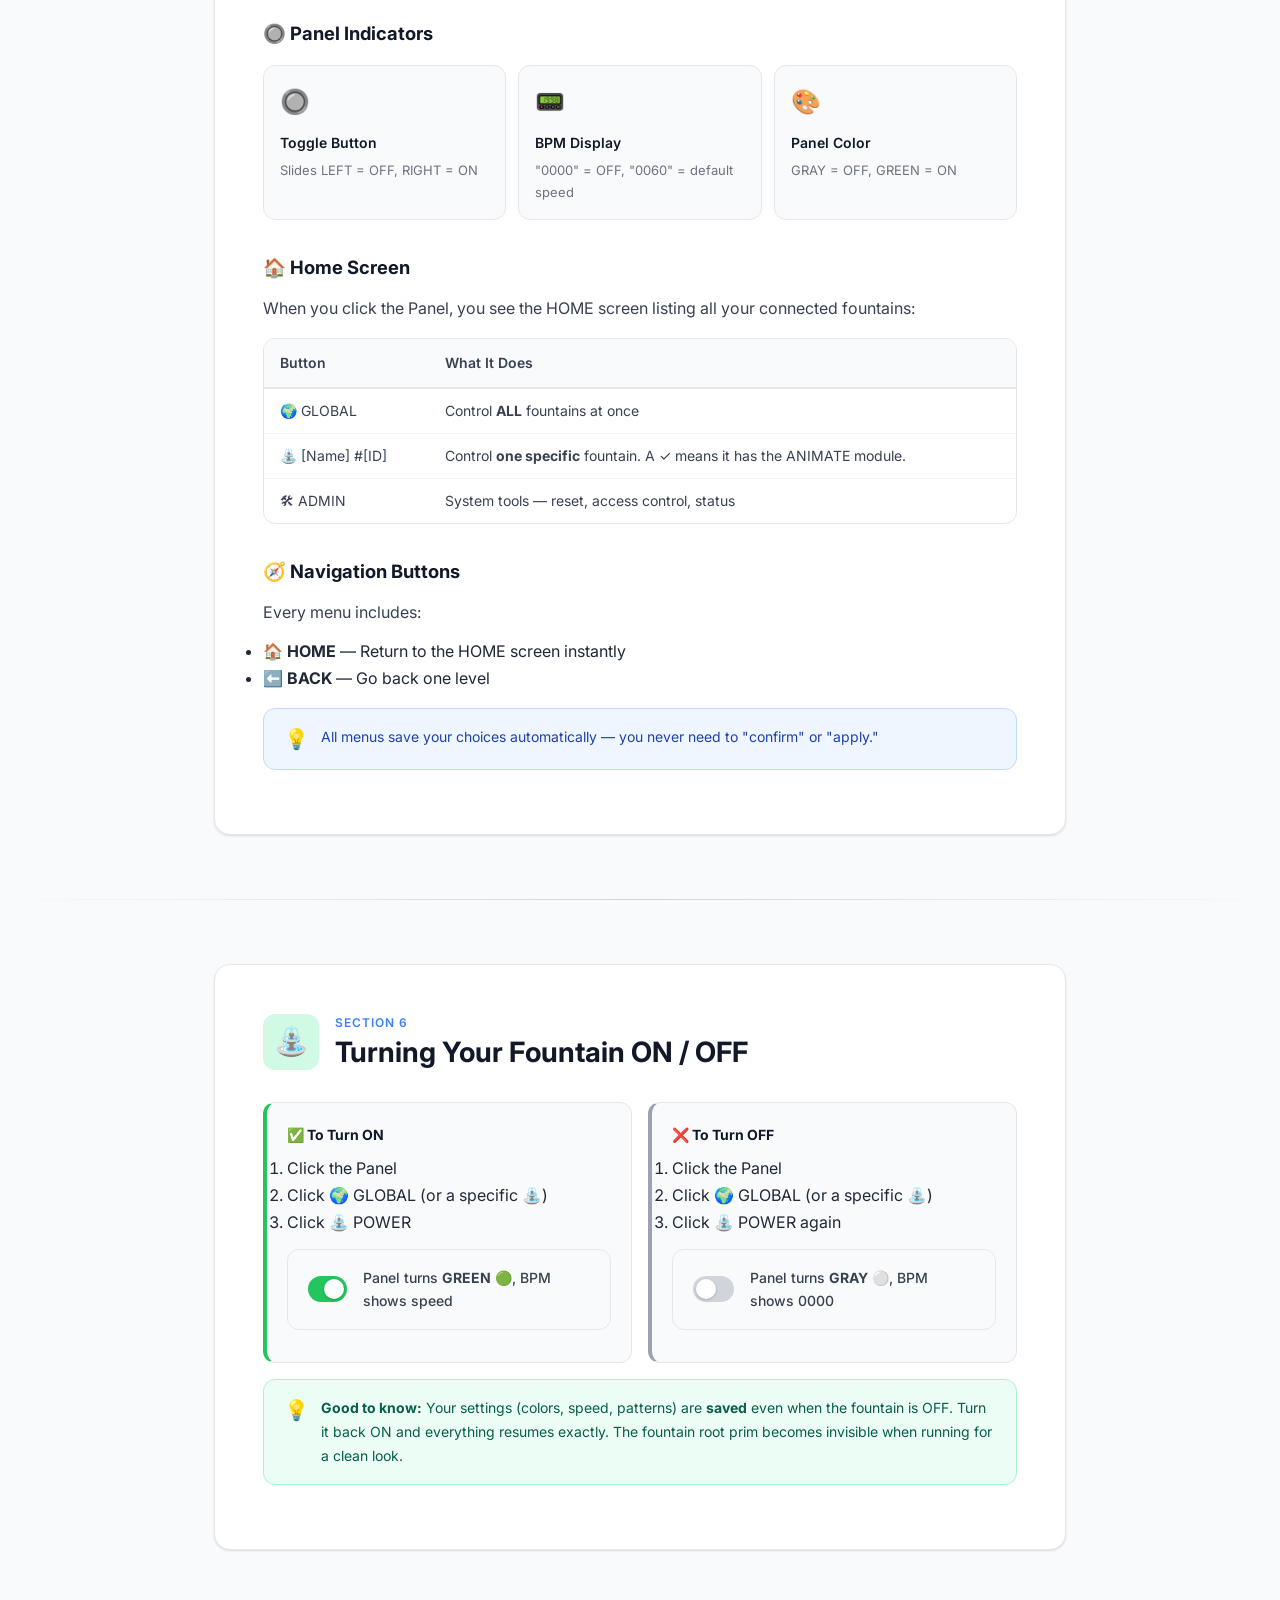
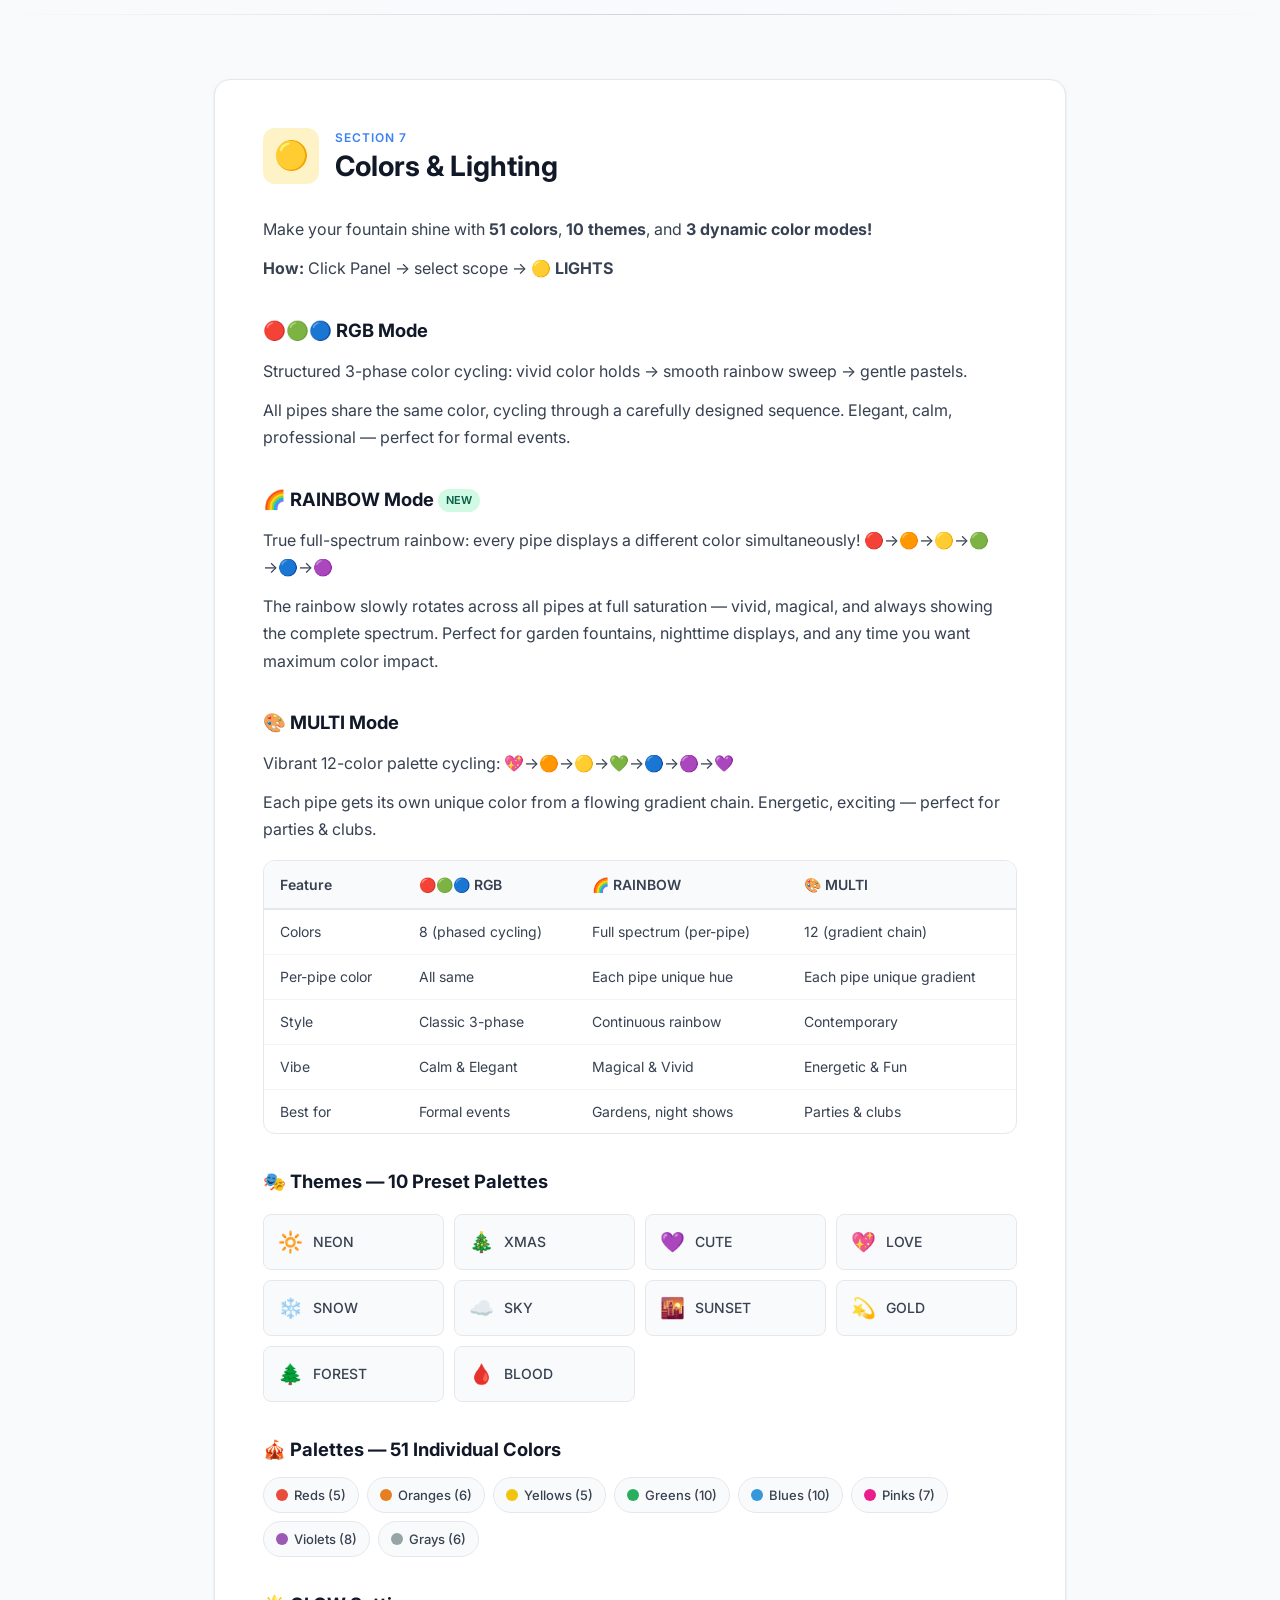
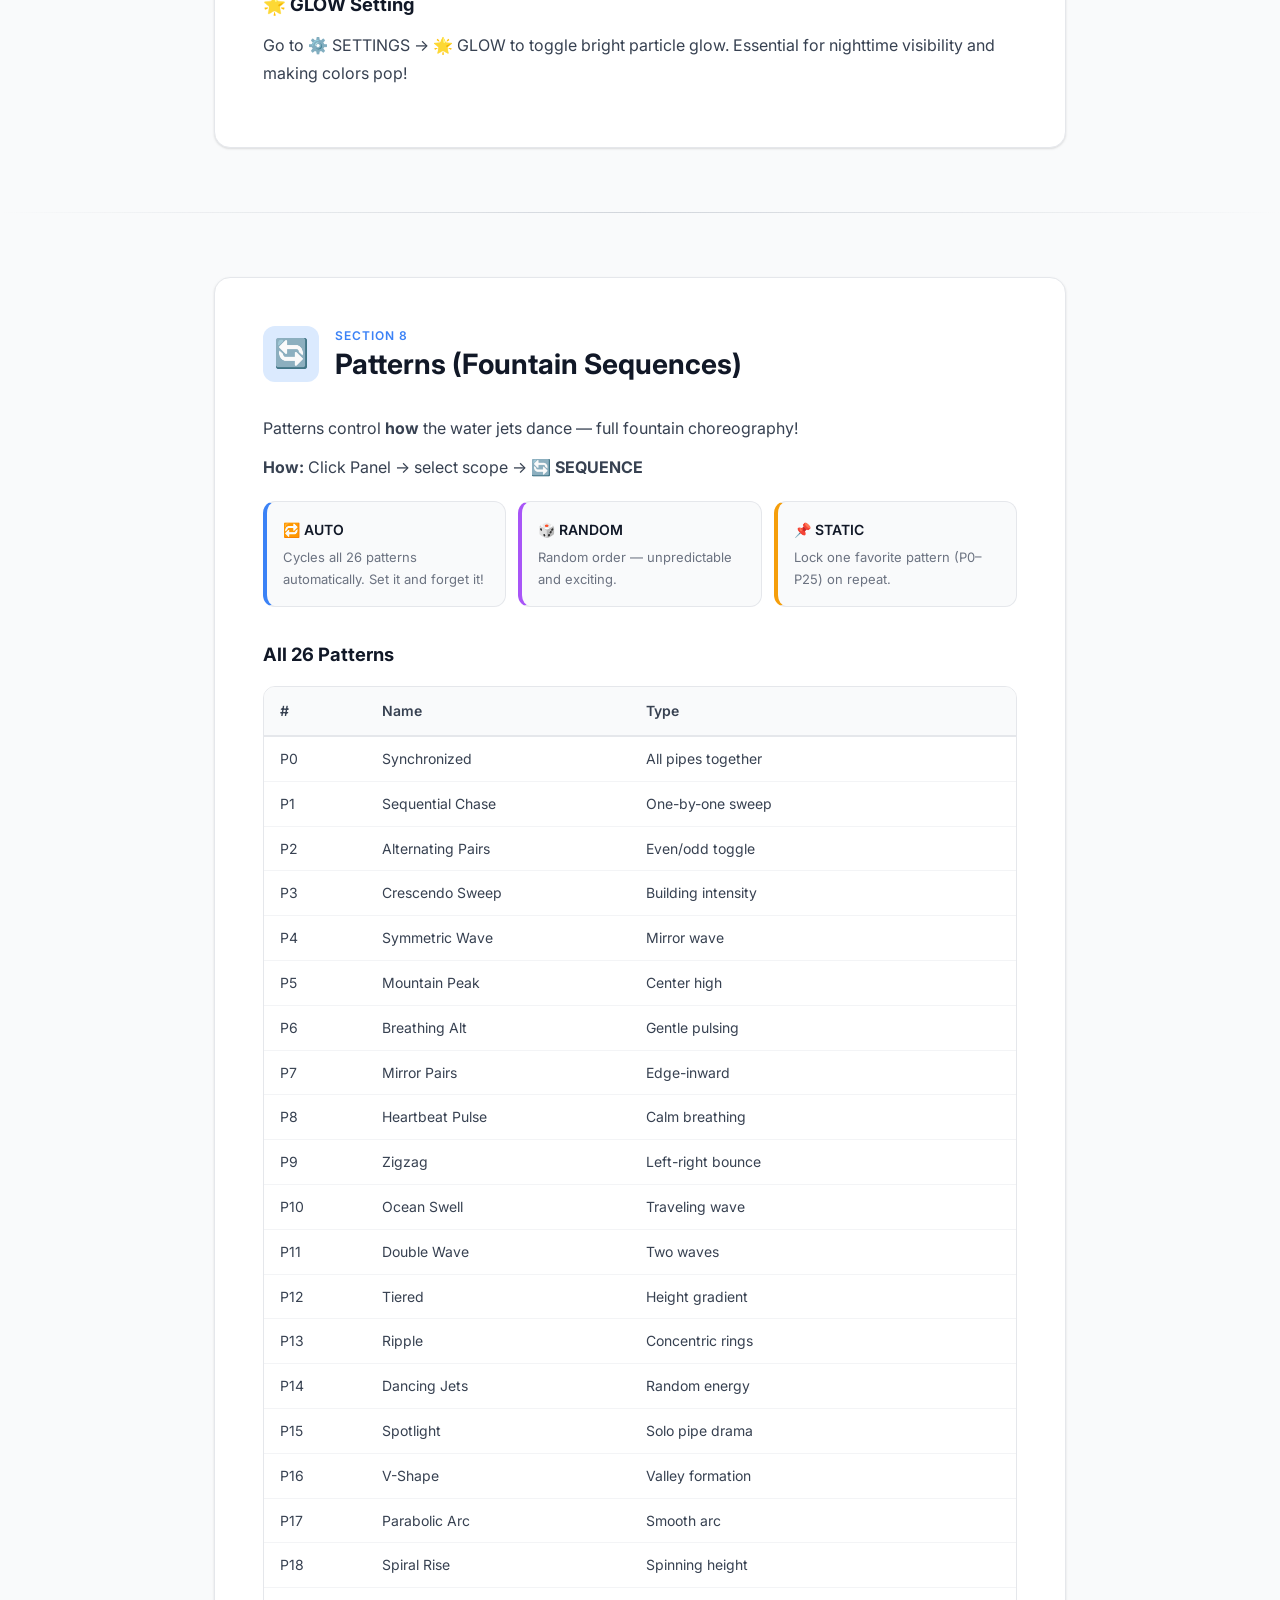
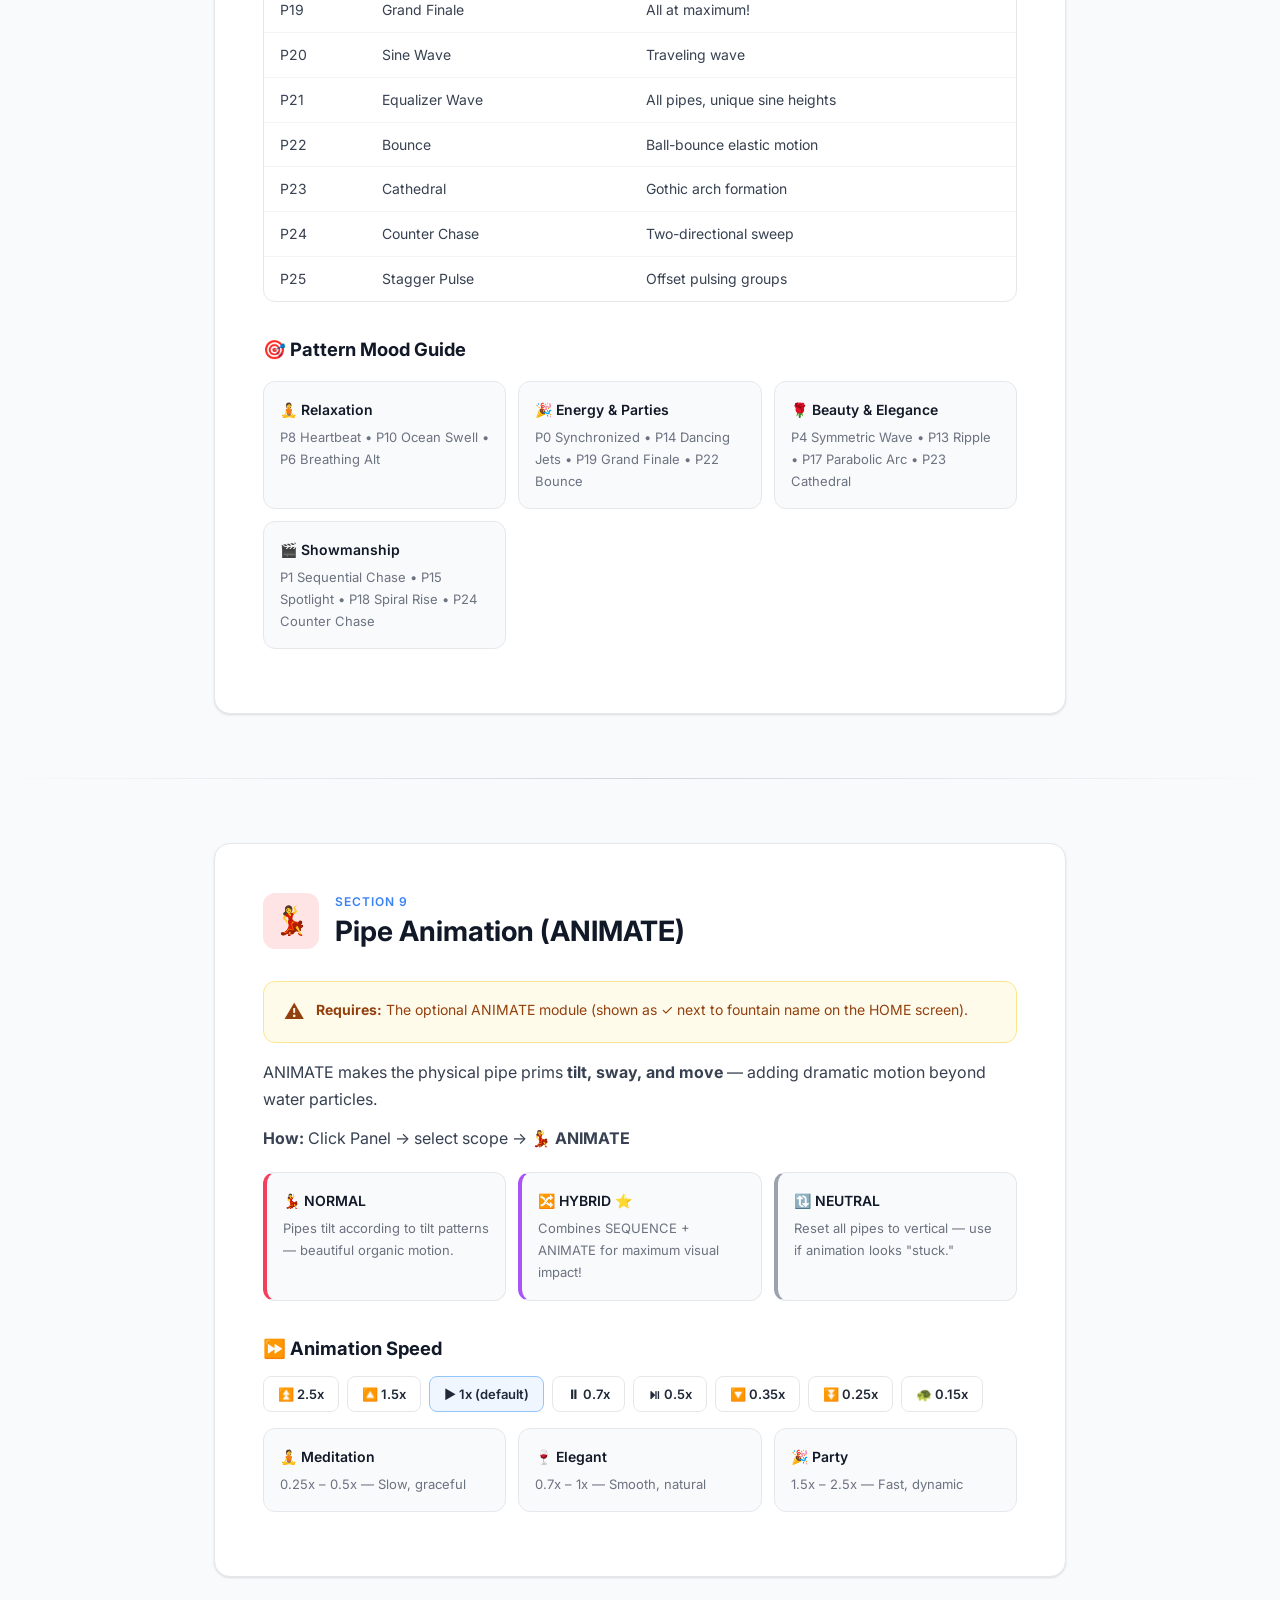
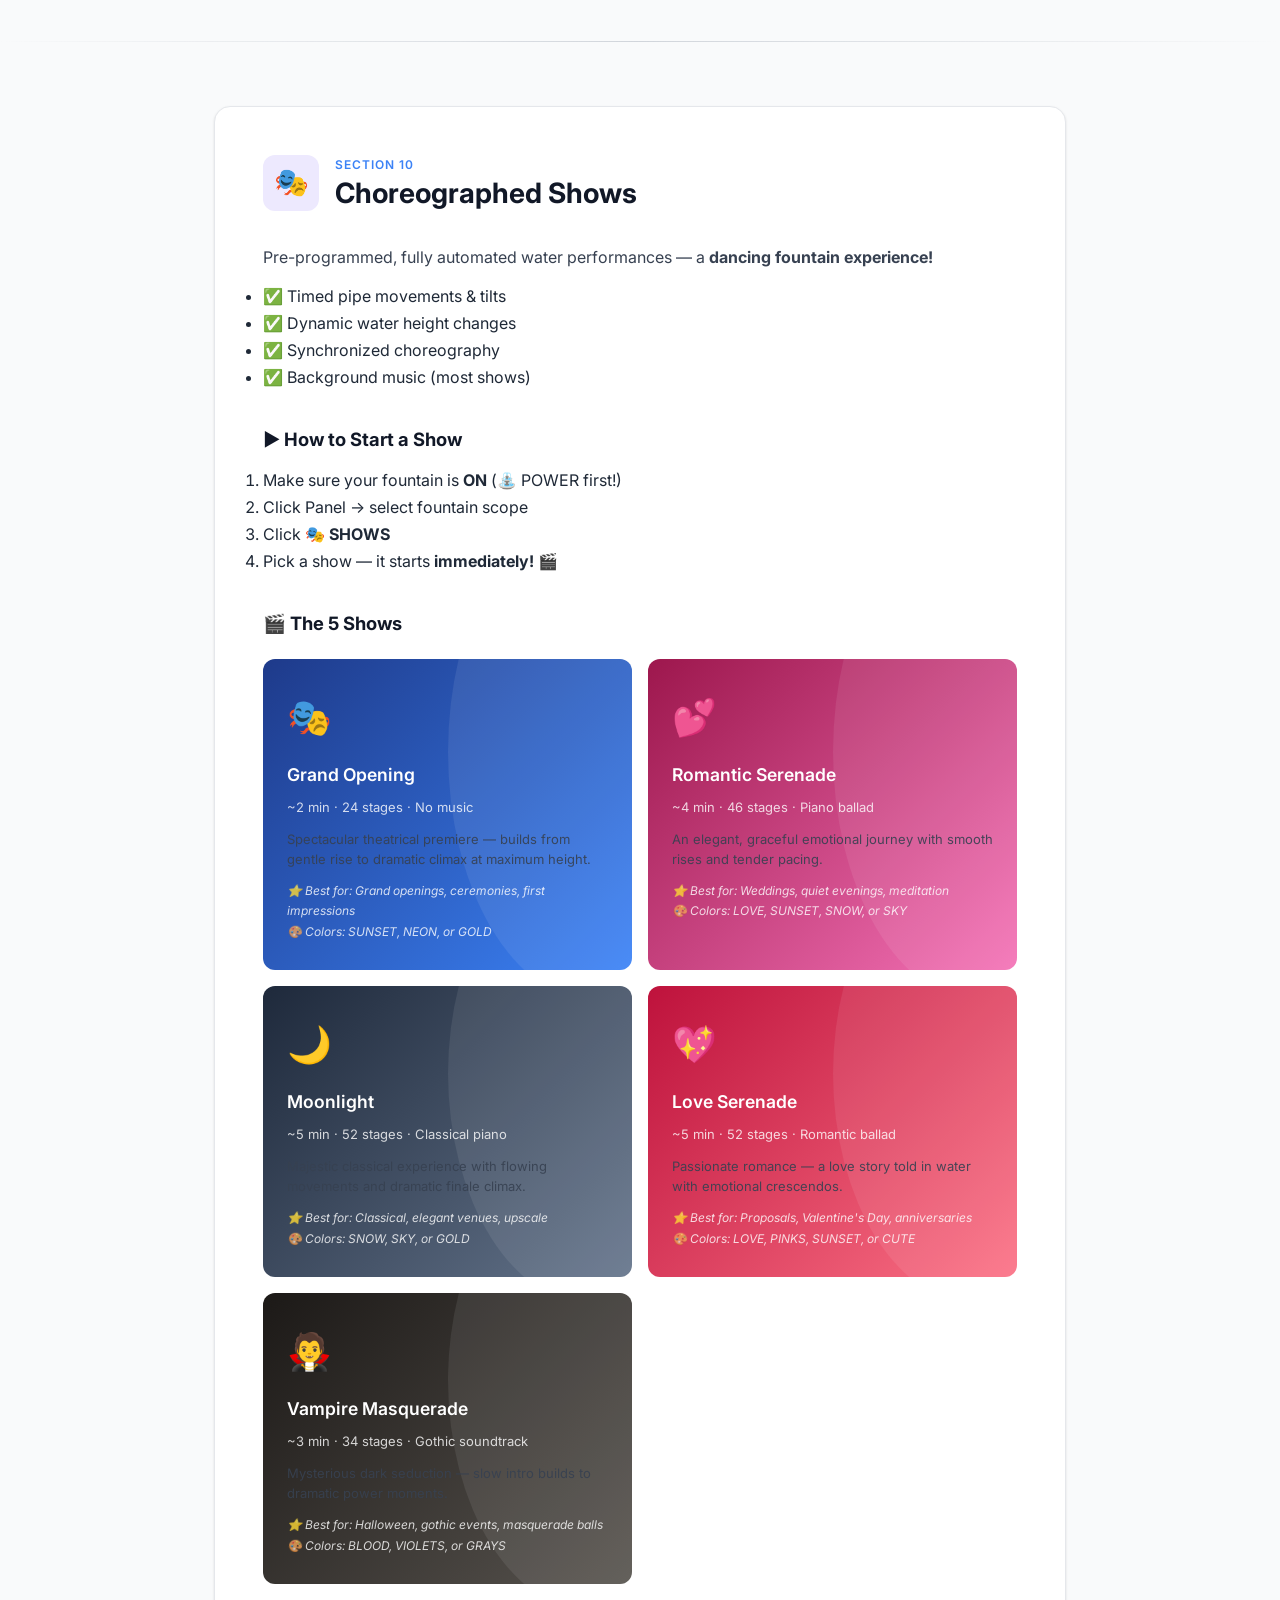
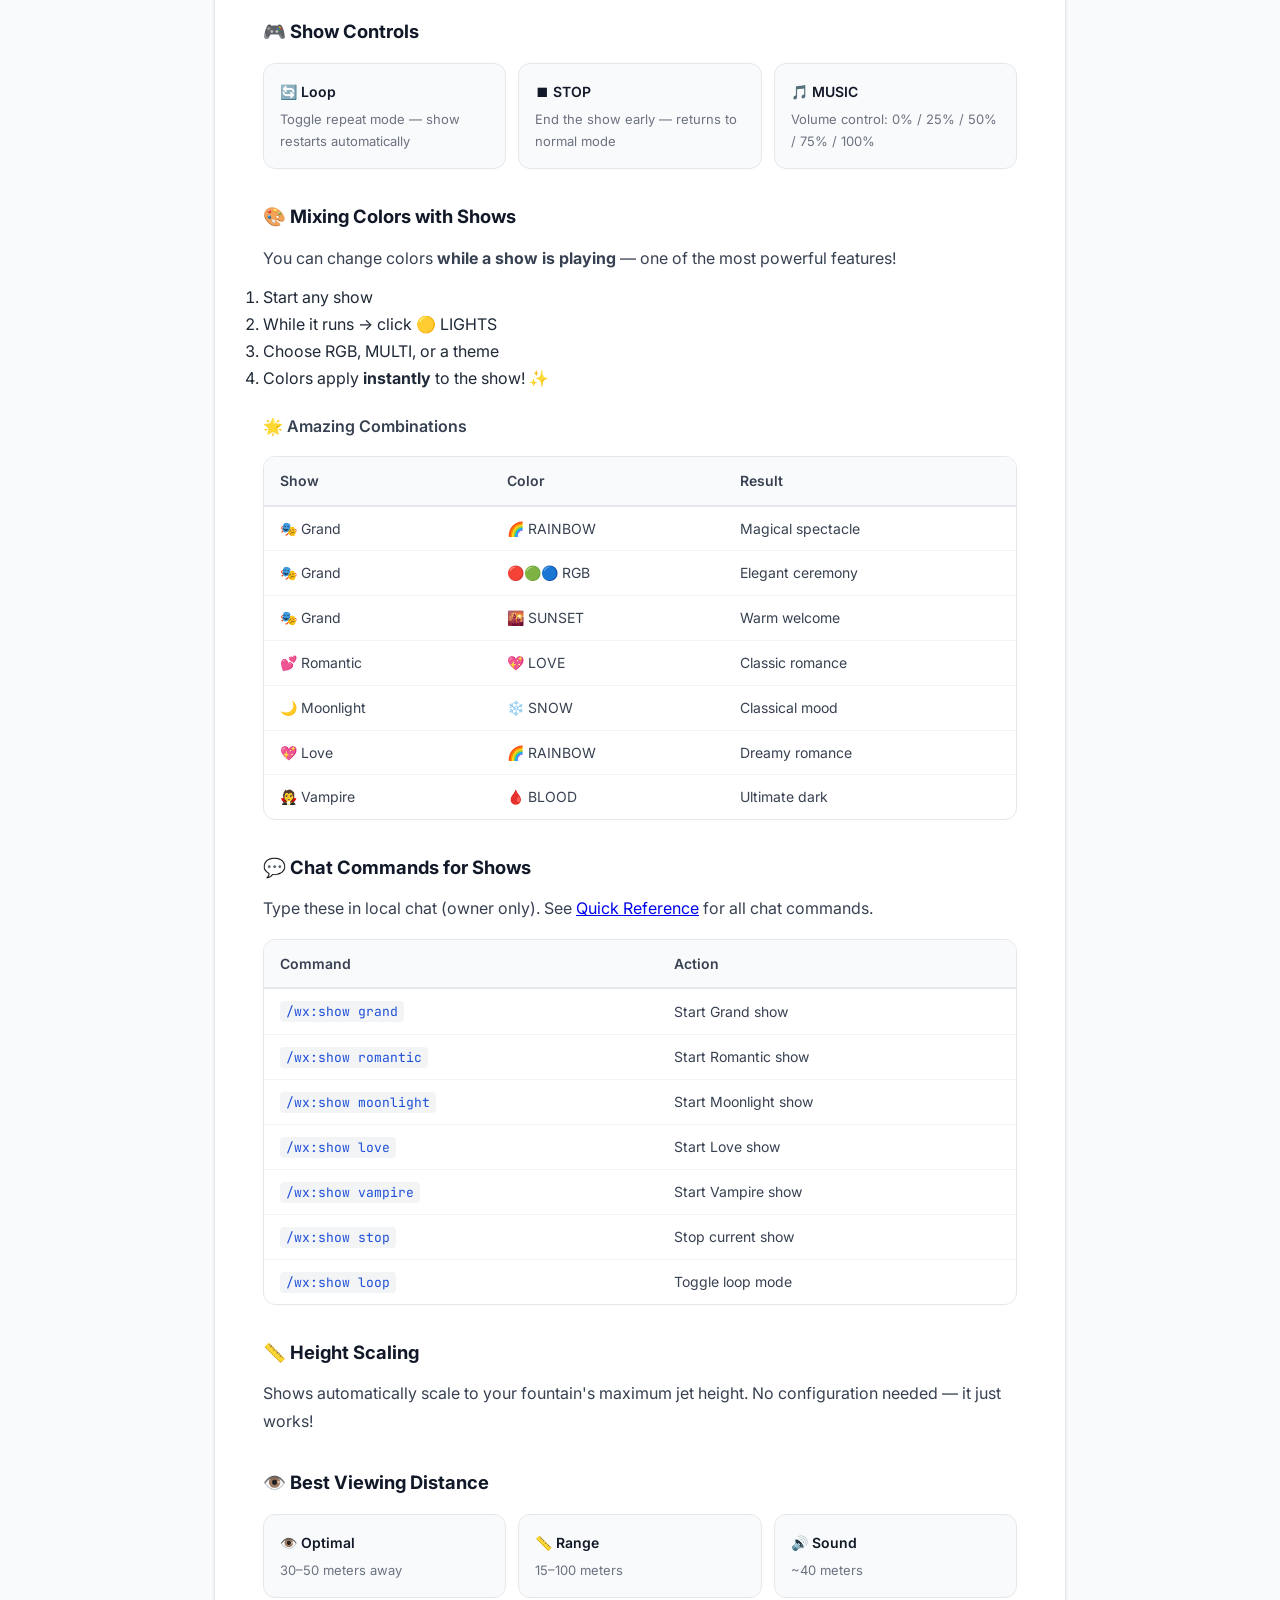
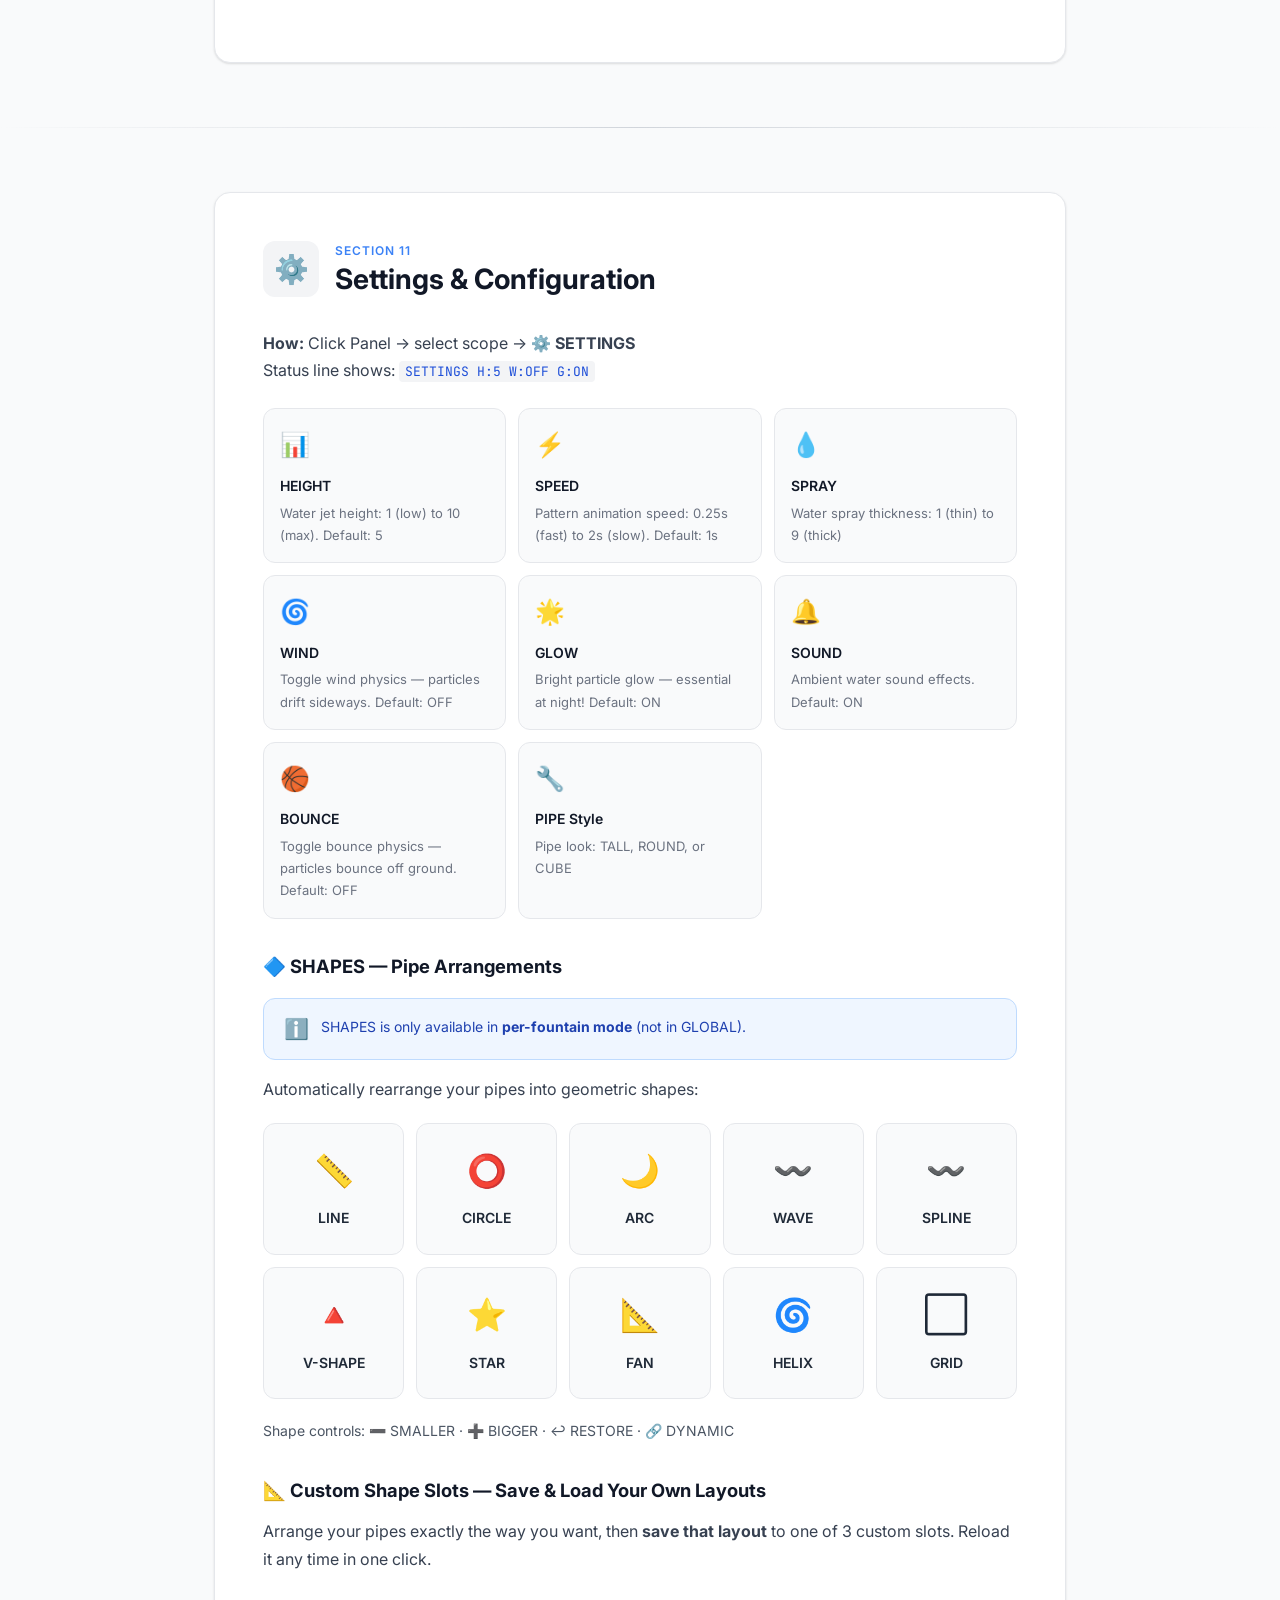
==== commit e1ae5ffa: "Update index.html" ====
--- a/index.html
+++ b/index.html
@@ -861,6 +861,7 @@
       <a href="#animate">💃 Animate</a>
       <a href="#shows">🎭 Shows</a>
       <a href="#settings">⚙️ Settings</a>
+      <a href="#custom-shapes">📐 Custom Shapes</a>
       <a href="#multi">🌍 Multi</a>
       <a href="#chatcmd">💬 Chat</a>
       <a href="#speaker">🔊 Speaker</a>
@@ -935,20 +936,24 @@
           <h2>Quick Start — 5 Minutes!</h2>
         </div>
       </div>
-      <p>Follow these 5 simple steps and your fountain will be running in minutes.</p>
+      <p>Follow these steps and your fountain will be running in minutes.</p>
 
       <div class="steps">
         <div class="step">
           <div class="step-num">1</div>
           <div class="step-content">
-            <h4>Rez the Panel</h4>
+            <h4>Rez &amp; Configure the Panel</h4>
             <ol>
               <li>Open your Second Life Inventory</li>
-              <li>Find <strong>"S.M.A.R.T PANEL V4.0"</strong></li>
+              <li>Find <strong>"S.M.A.R.T PANEL V4.3"</strong></li>
               <li>Right-click → Drag to ground (Rez)</li>
-              <li>Wait for the chat message: 📟 <em>"BPM Display Ready"</em></li>
-              <li>Position it where you can reach it</li>
+              <li><strong>Touch (click) the Panel</strong> — on first use a channel dialog appears</li>
+              <li>Enter a channel number — e.g. <strong>-31</strong> — and press Enter</li>
             </ol>
+            <div class="callout callout-info">
+              <span class="callout-icon">📡</span>
+              <div>The channel is <strong>saved permanently</strong> — even through script resets and sim restarts. Every Panel and Fountain that should work together must use the <strong>same number</strong>.</div>
+            </div>
           </div>
         </div>
 
@@ -966,10 +971,11 @@
         <div class="step">
           <div class="step-num">3</div>
           <div class="step-content">
-            <h4>Grant Permission — Pipes Auto-Rez!</h4>
+            <h4>Grant Permission &amp; Set Channel — Pipes Auto-Rez!</h4>
             <ol>
               <li><strong>Click the Fountain Box once</strong> — a permission dialog appears</li>
               <li>Click <strong>"Yes"</strong> to grant rez permission</li>
+              <li>A <strong>channel dialog</strong> appears — enter the <strong>same number as the Panel</strong> (e.g. <code>-31</code>)</li>
               <li><strong>5 pipes auto-rez and auto-link</strong> in a line formation — no manual work!</li>
             </ol>
             <div class="callout callout-tip">
@@ -1599,6 +1605,7 @@
       </div>
       <p style="font-size:14px;color:var(--gray-600);margin-top:8px;">Shape controls: ➖ SMALLER · ➕ BIGGER · ↩ RESTORE · 🔗 DYNAMIC</p>
 
+      <div id="custom-shapes"></div>
       <h3>📐 Custom Shape Slots — Save &amp; Load Your Own Layouts</h3>
       <p>Arrange your pipes exactly the way you want, then <strong>save that layout</strong> to one of 3 custom slots. Reload it any time in one click.</p>
 
@@ -1637,10 +1644,11 @@
         <span class="callout-icon">💡</span>
         <div>All 3 slots are independent — save different layouts for different occasions (e.g., romantic heart for events, circle for everyday, star for parties).</div>
       </div>
-    </div>
-  </div>
-</section>
-
+
+      <div class="callout callout-info" style="margin-top:16px;">
+        <span class="callout-icon">📐</span>
+        <div>Looking for a one-click way to arrange pipes into presets like circle, star, or arc? Those are at the top of this Settings section under <strong>🔷 SHAPES</strong> — scroll up, or go to <a href="#shapes">🌊 Shapes</a>.</div>
+      </div>
 <hr class="section-divider">
 
 <!-- ==================== 12. MULTI-FOUNTAIN ==================== -->
@@ -2308,7 +2316,9 @@
           <li><strong>🌈 RAINBOW Mode</strong> — New 5th light mode! Full-spectrum per-pipe hue spread with smooth continuous rotation. Every pipe shows a different color simultaneously.</li>
           <li><strong>🔴🟢🔵 RGB Refinement</strong> — RGB mode now uses a structured 3-phase cycle (vivid holds → rainbow sweep → gentle pastels), distinct from RAINBOW.</li>
           <li><strong>4 New Patterns (P22–P25)</strong> — Bounce, Cathedral, Counter Chase, Stagger Pulse — bringing the total to 26 choreographed patterns.</li>
-          <li><strong>Channel via Linkset Data</strong> — Channel is now set on first touch and saved permanently — no notecard editing required.</li>
+          <li><strong>📐 Custom Shape Slots</strong> — Save any pipe arrangement to one of 3 custom slots (A/B/C) via <code>SHAPES → EXPORT</code>. Load back instantly, persists across resets.</li>
+          <li><strong>🔊 Wireless Speaker</strong> — Standalone music player object. Passively listens on the fountain channel and auto-plays the matching track when a show starts. Volume, loop, mute controls included.</li>
+          <li><strong>📡 Channel via Linkset Data</strong> — Communication channel is now set on first touch via a text-box and <strong>saved permanently</strong> — no notecard editing required. Change any time via <strong>ADMIN → 📡 CH</strong>.</li>
           <li><strong>Guide URL Updated</strong> — In-world GUIDE button now opens <code>water-worx.github.io/smart-edition</code>.</li>
           <li><strong>Button Fix</strong> — Fixed RGB button emoji detection in Panel menus.</li>
         </ul>
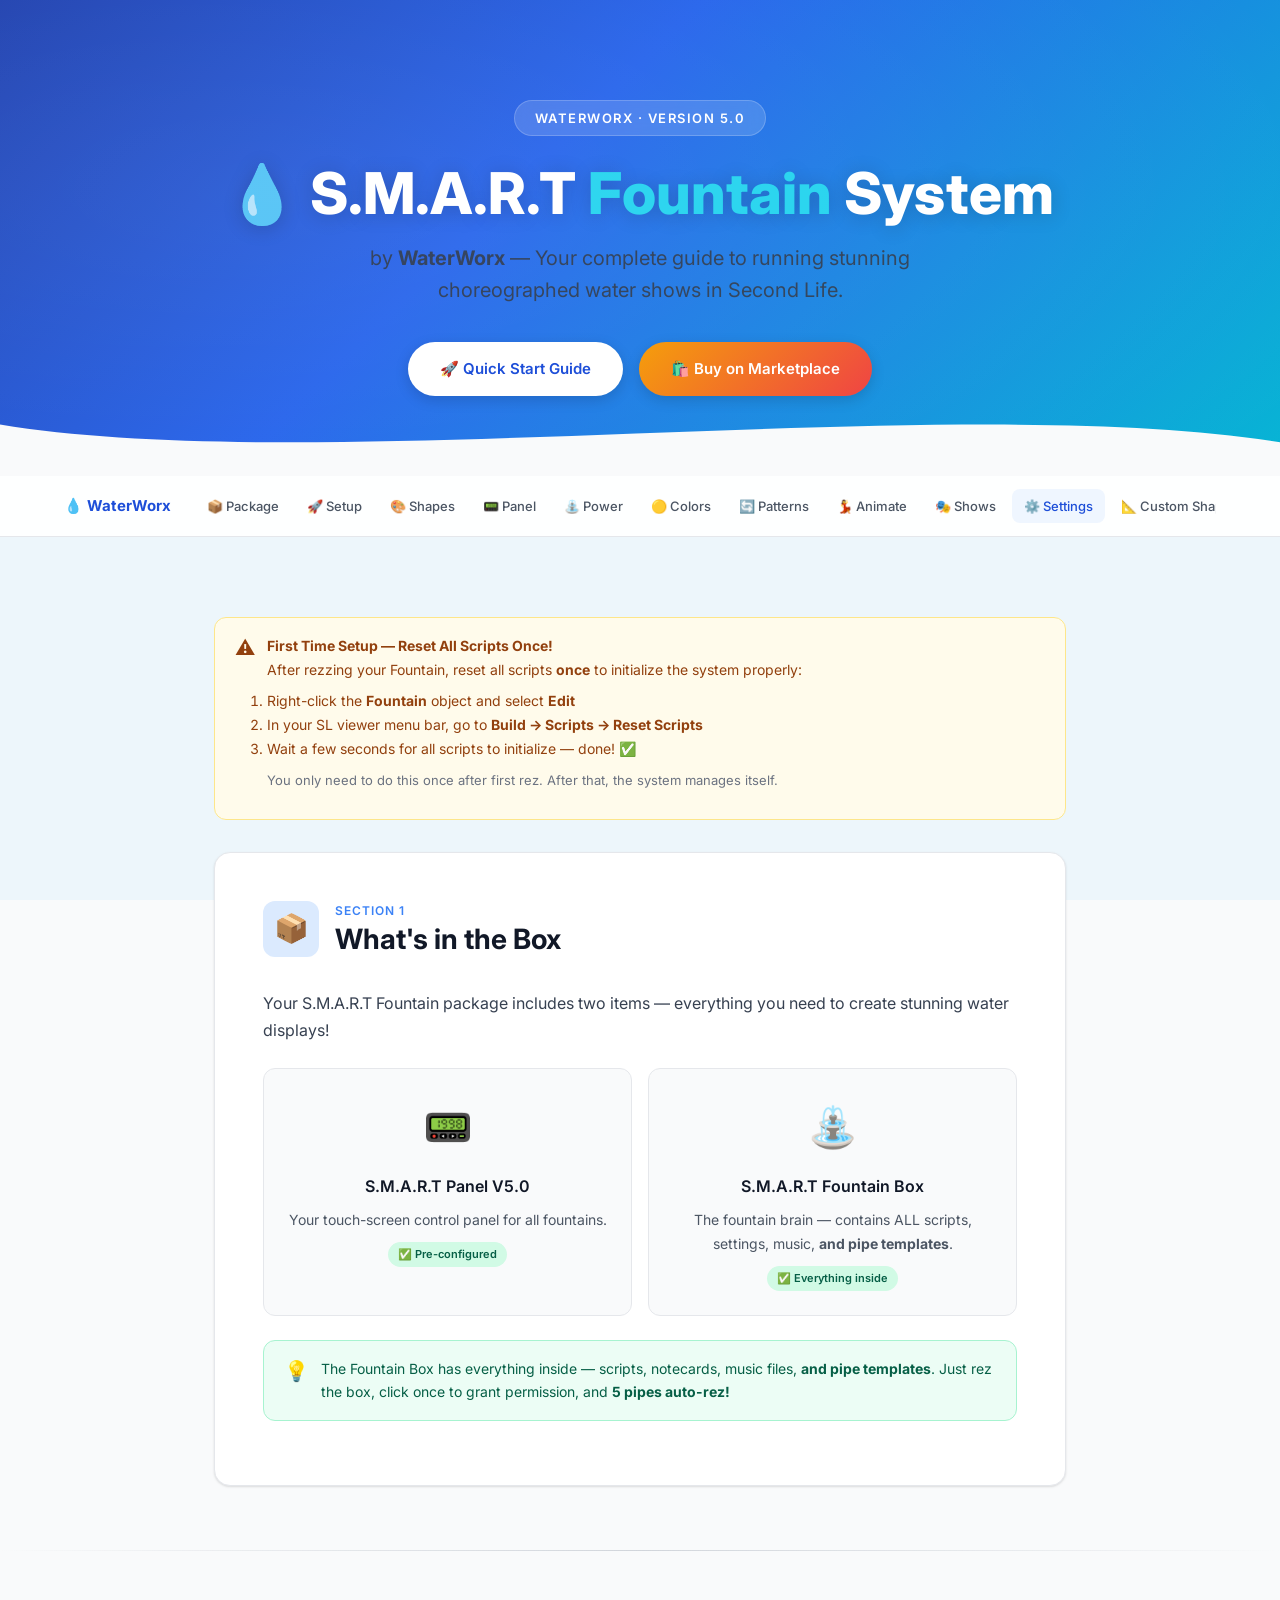
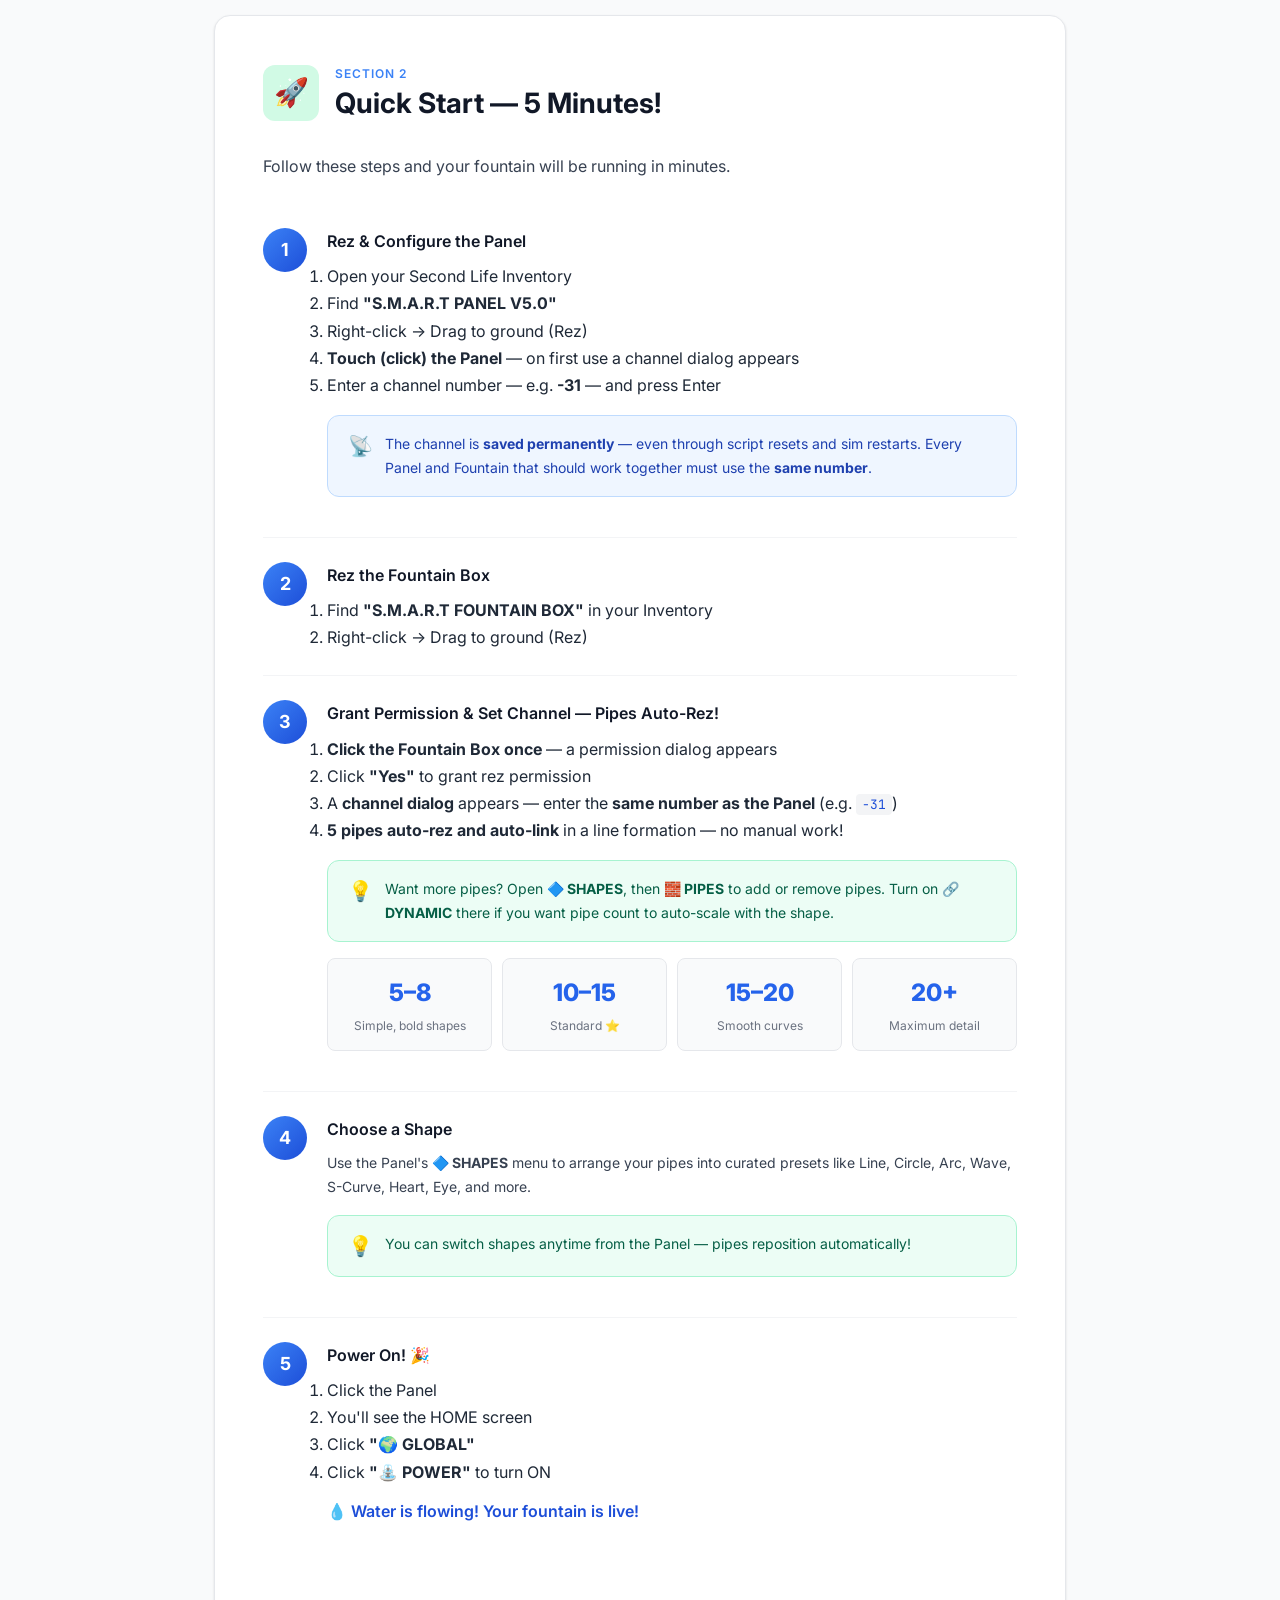
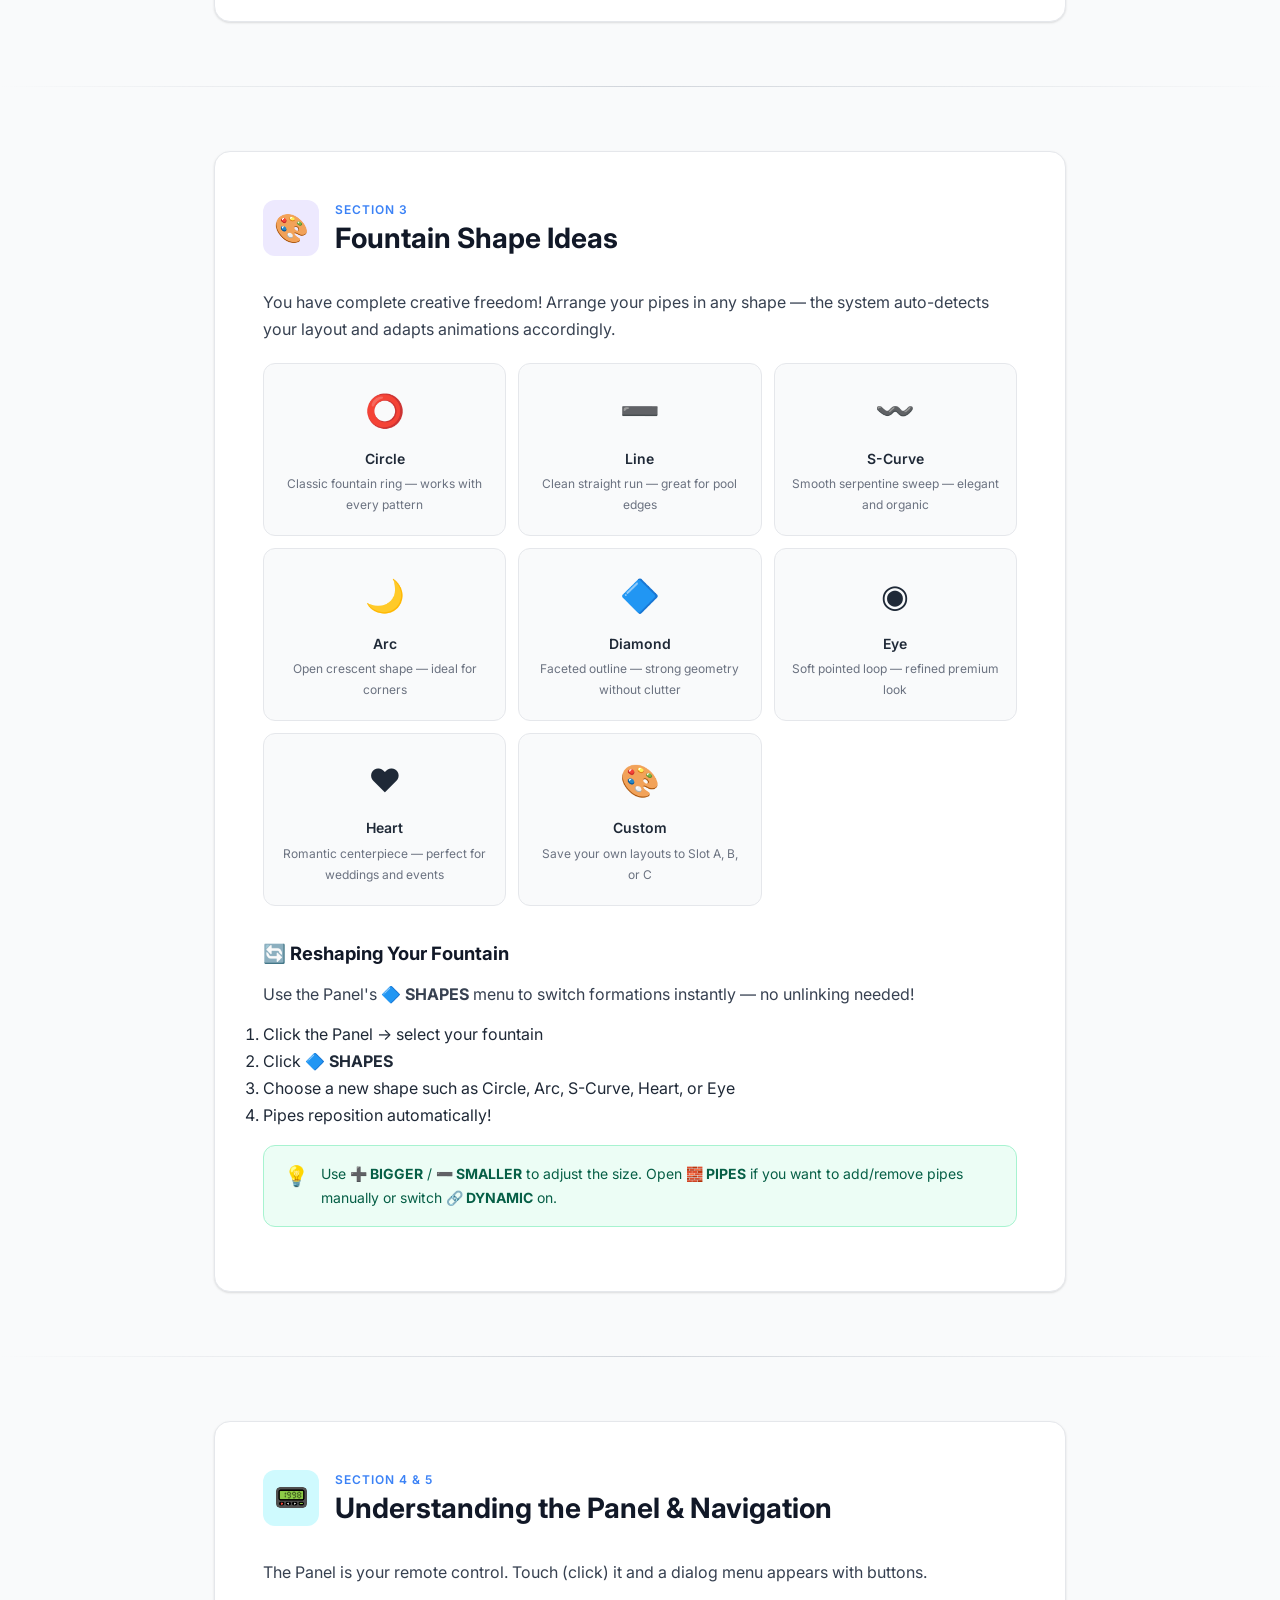
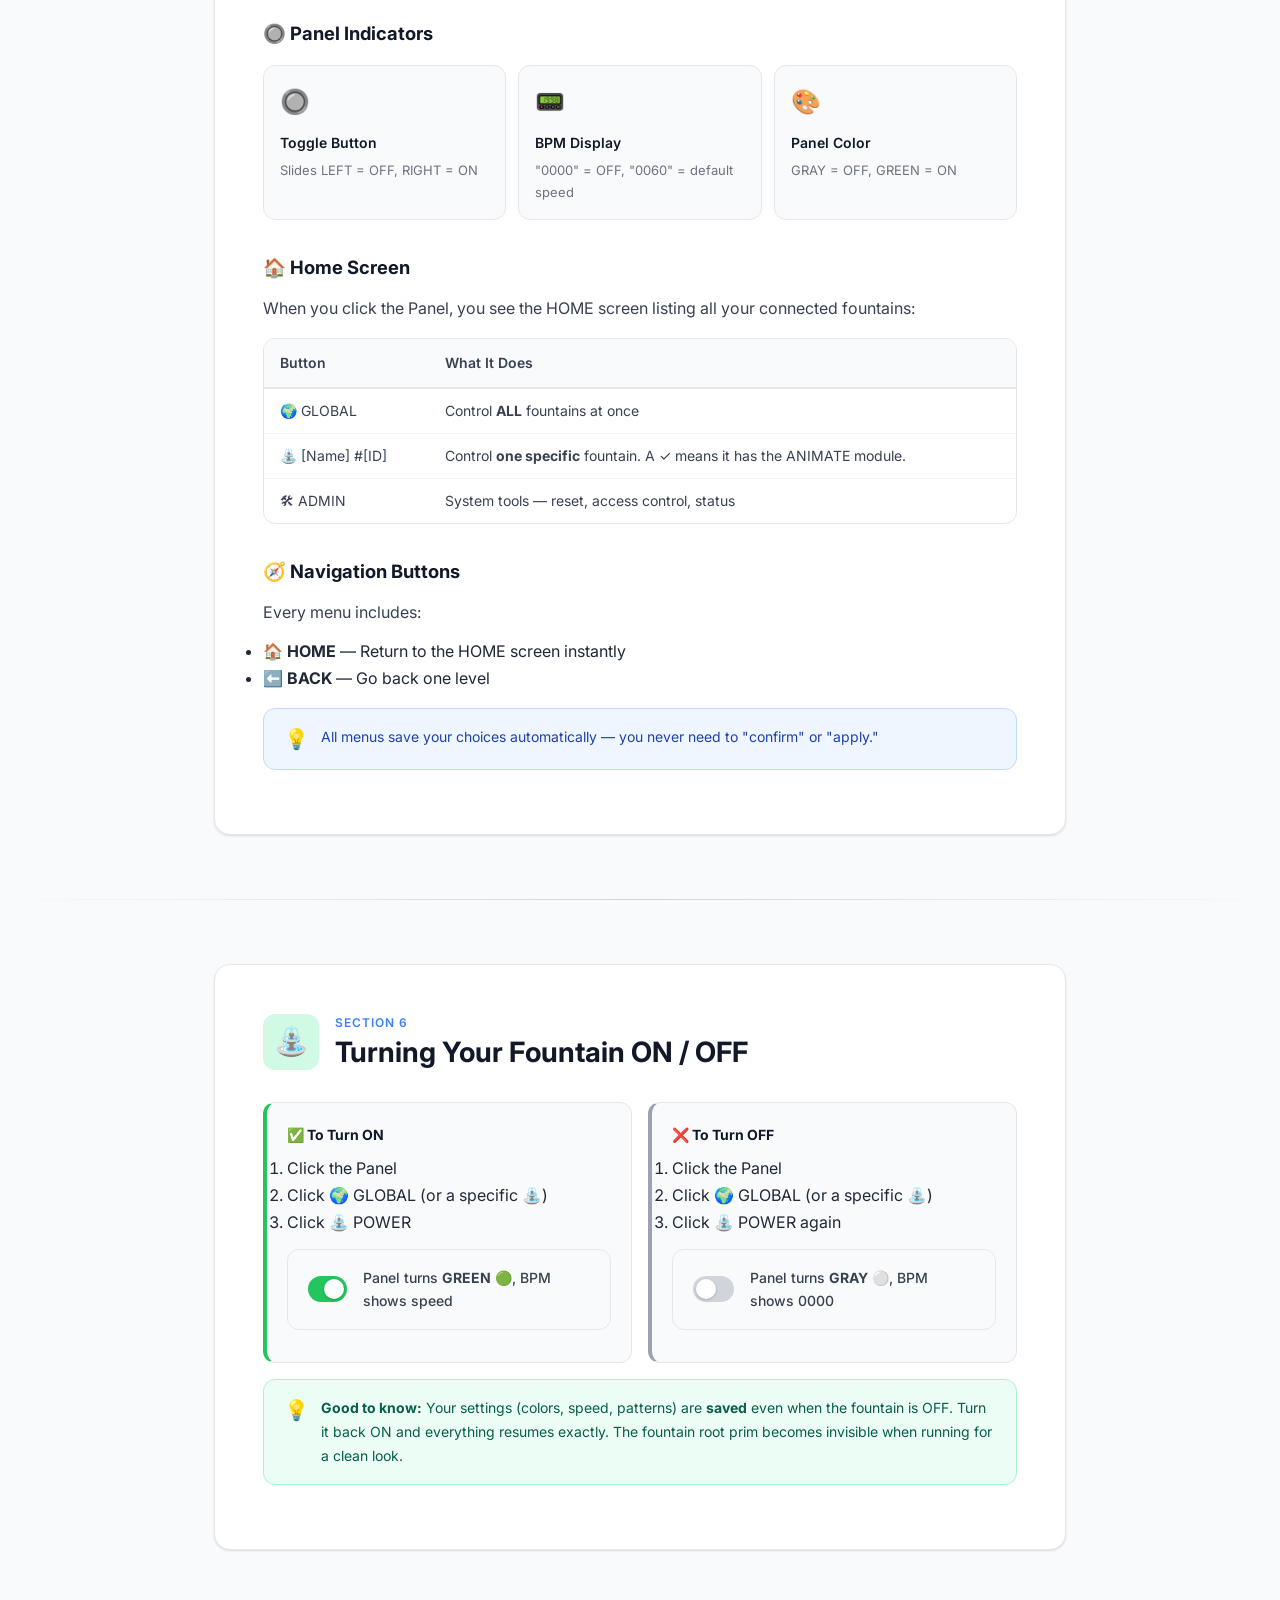
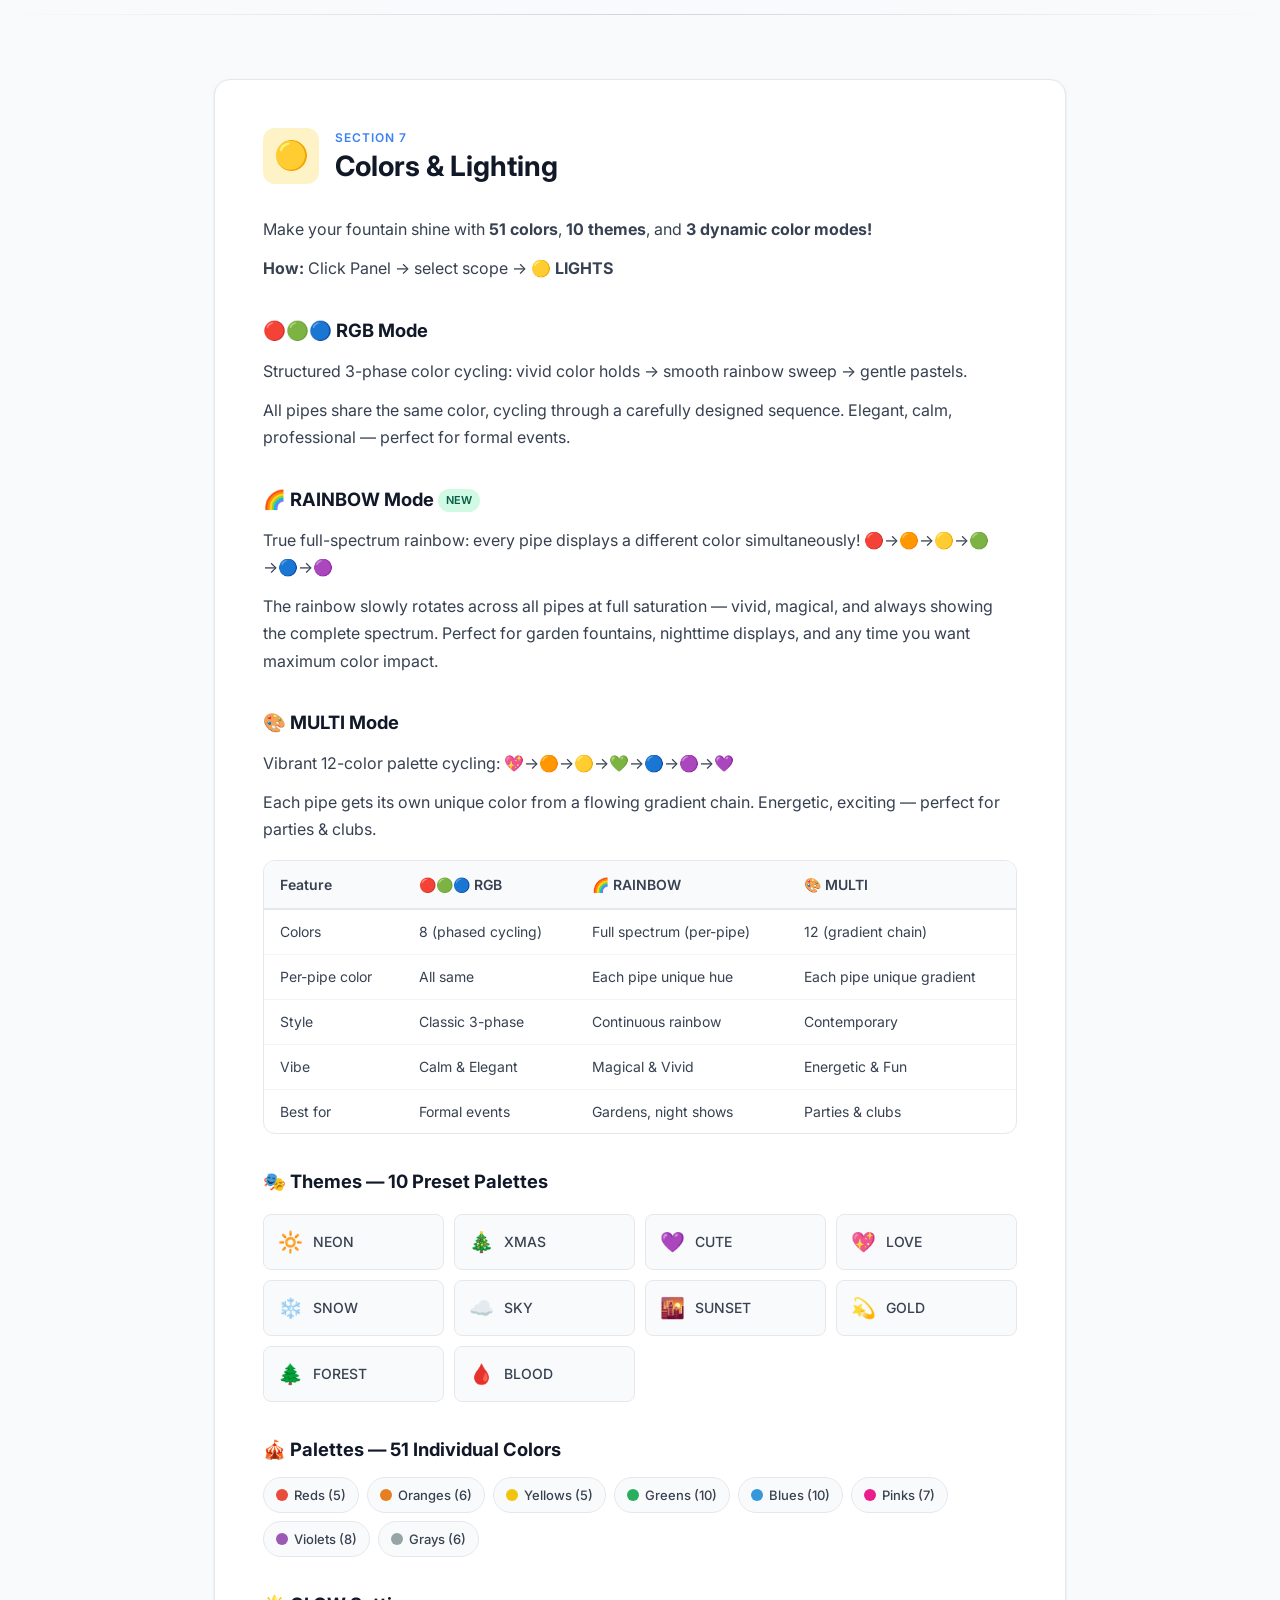
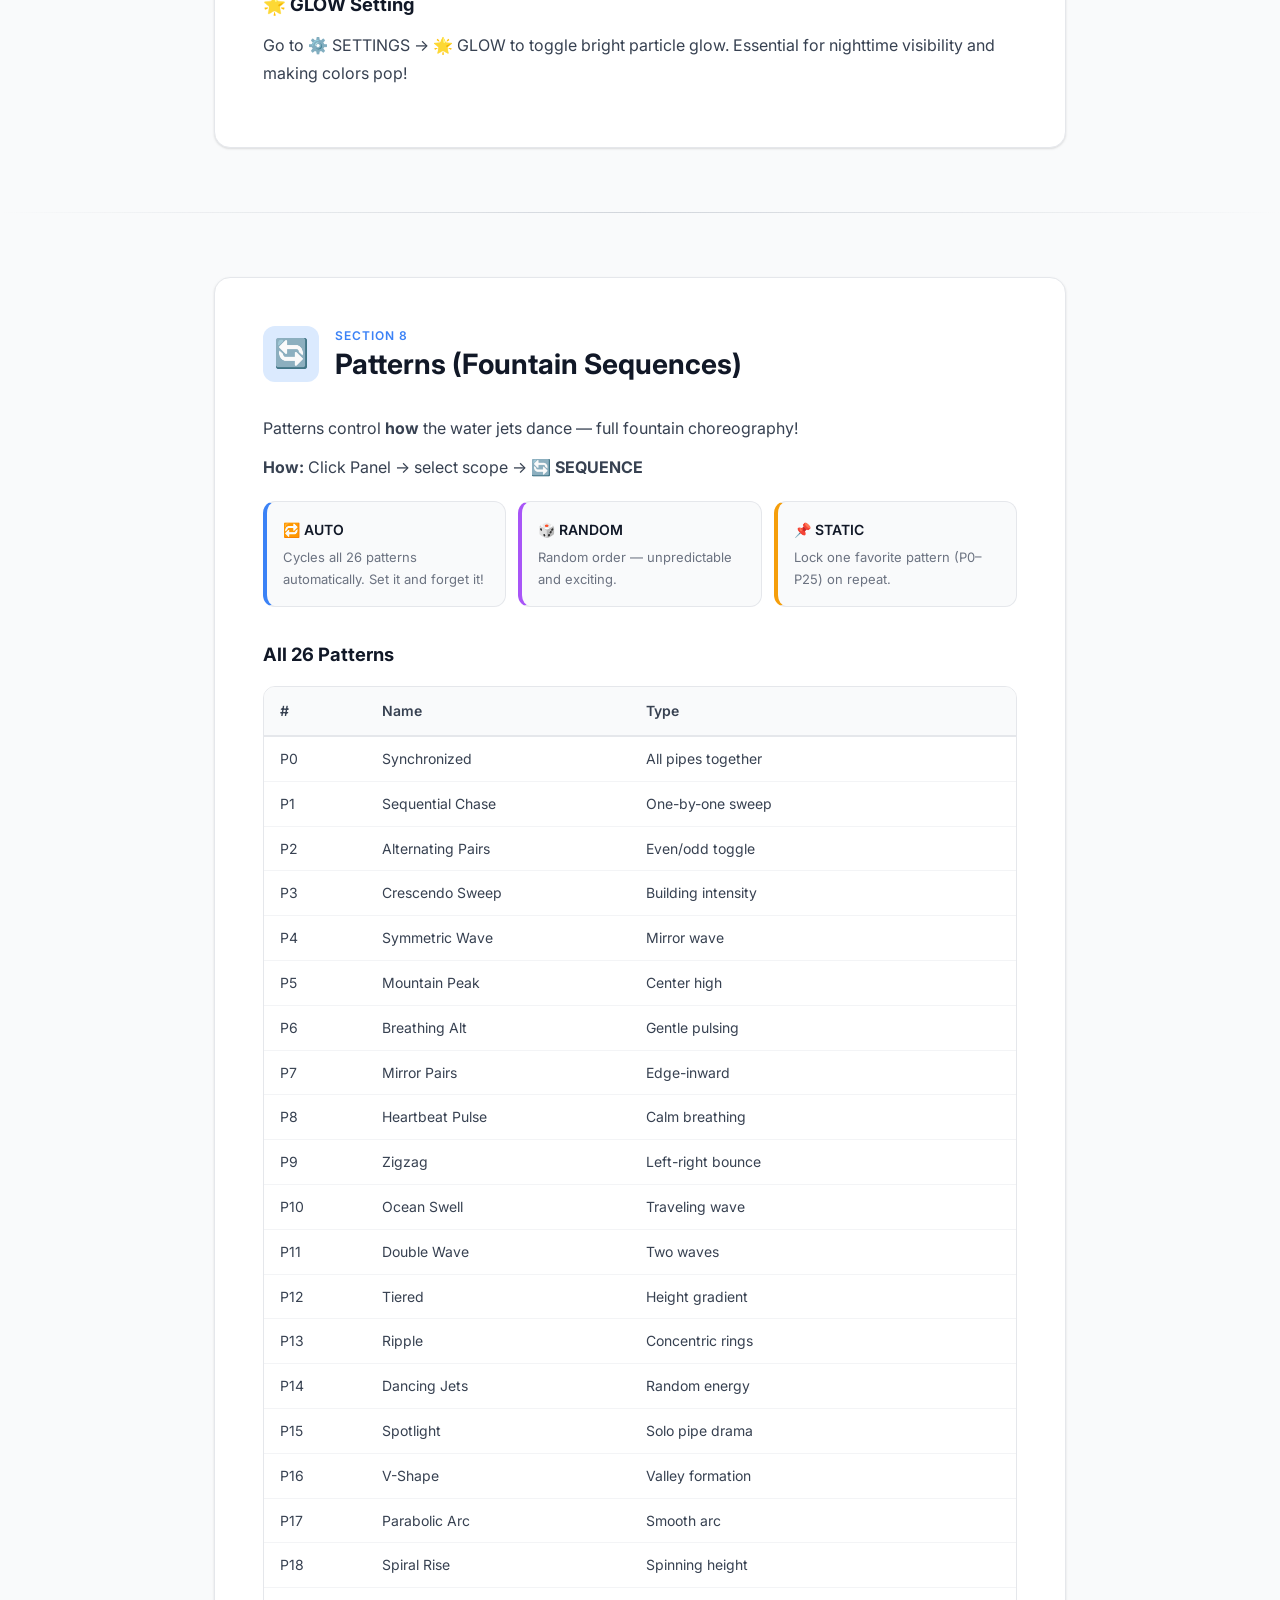
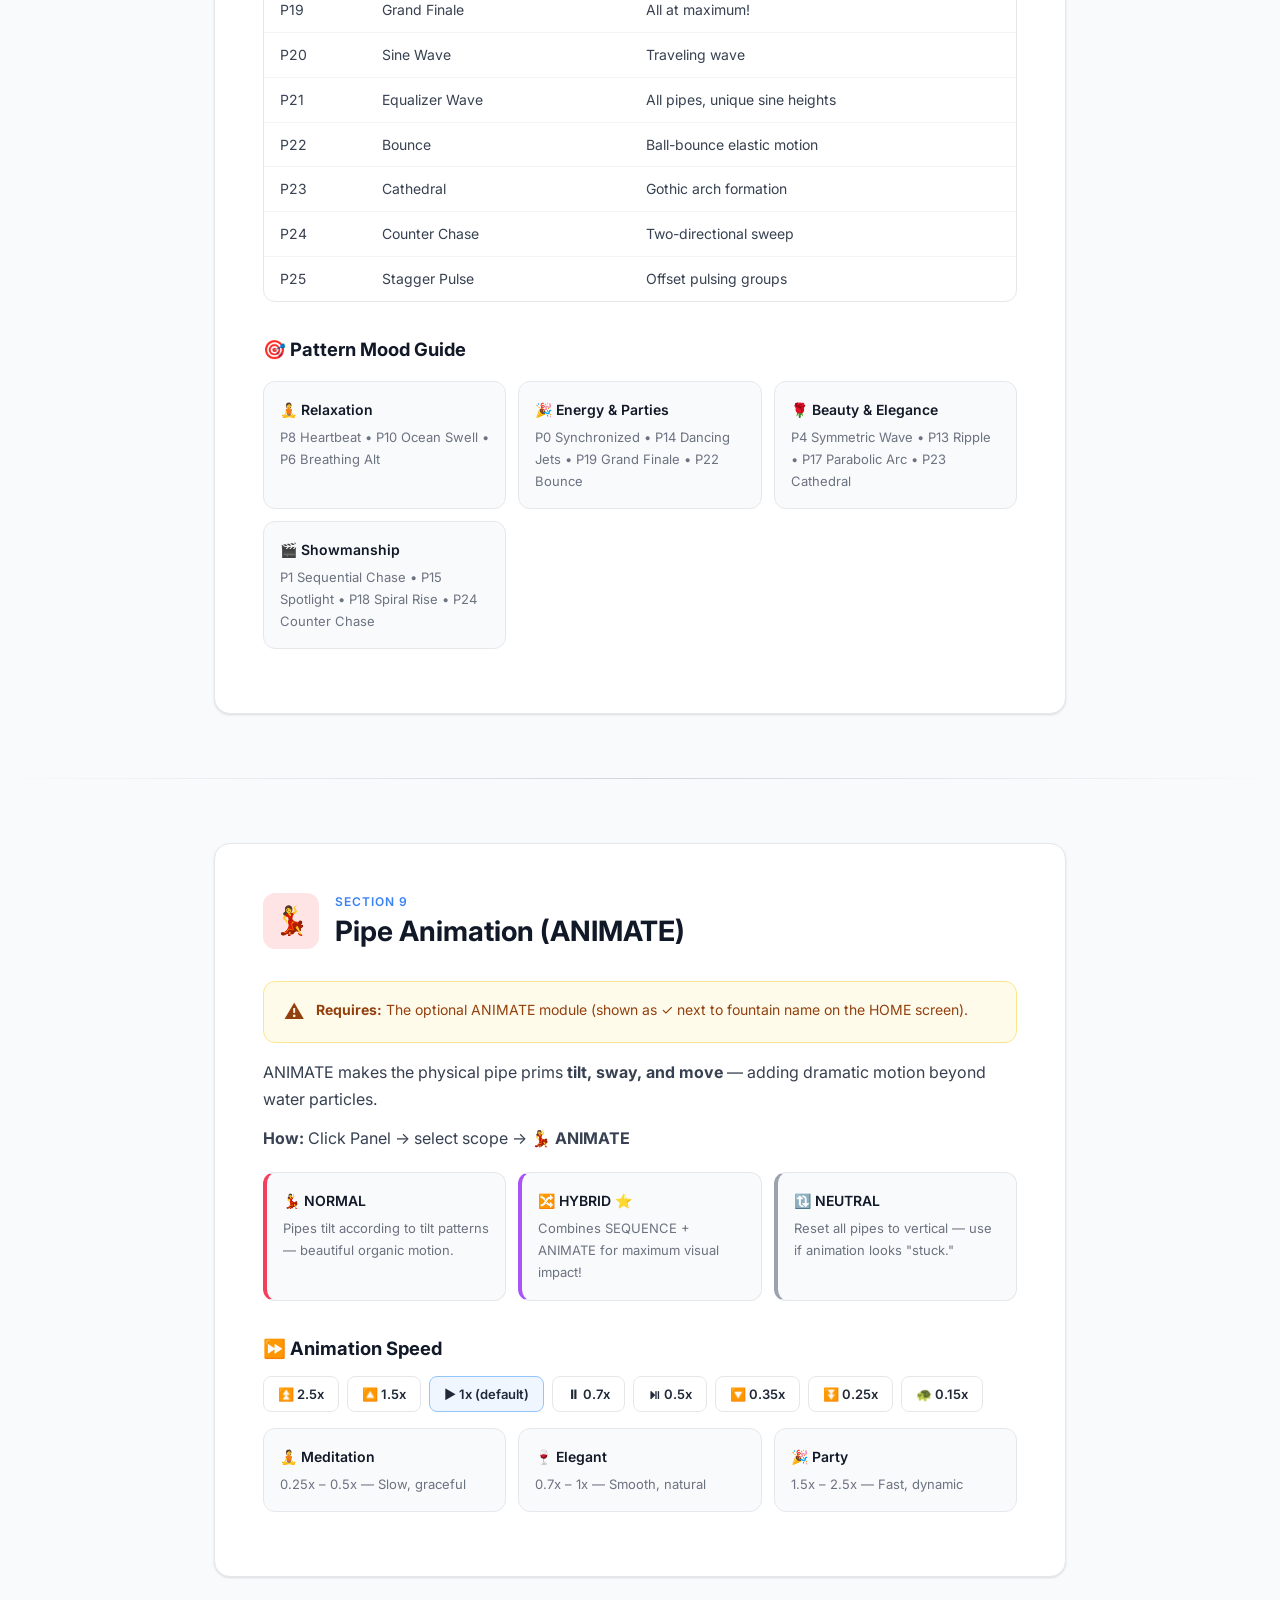
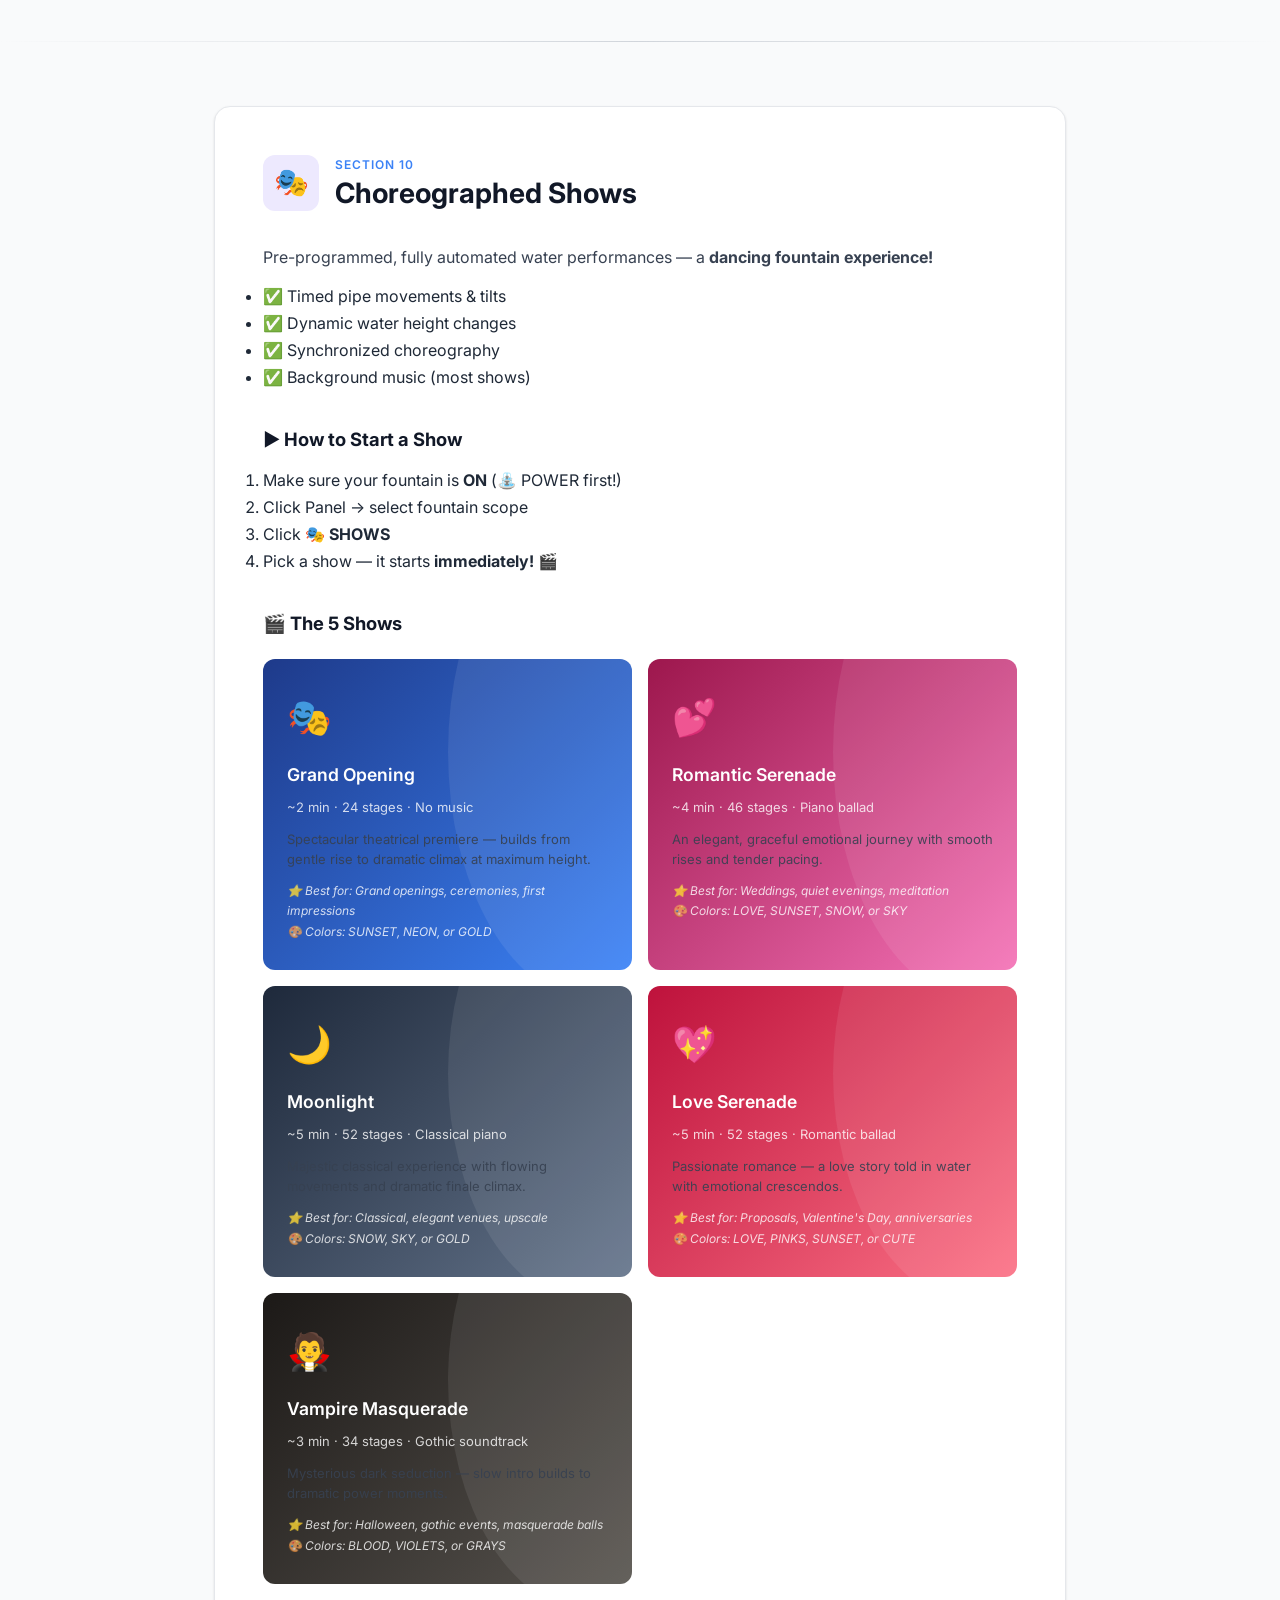
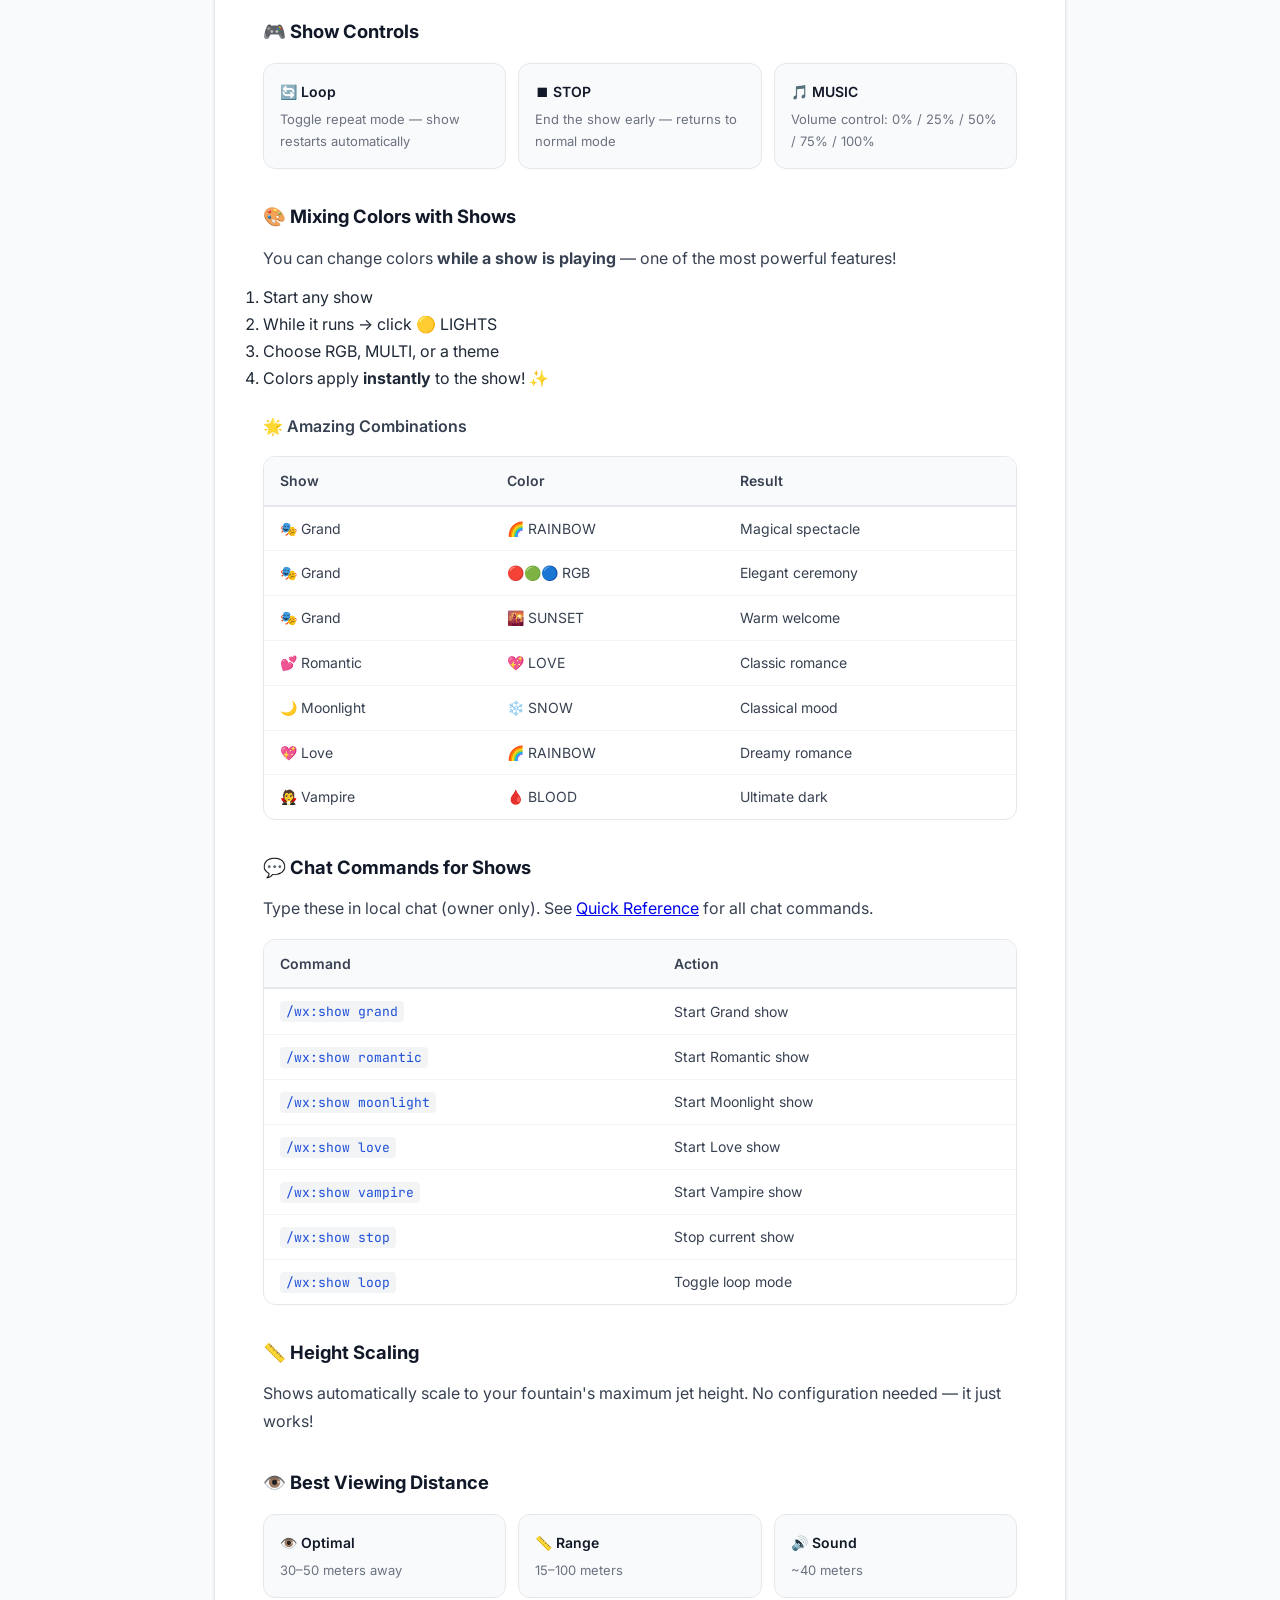
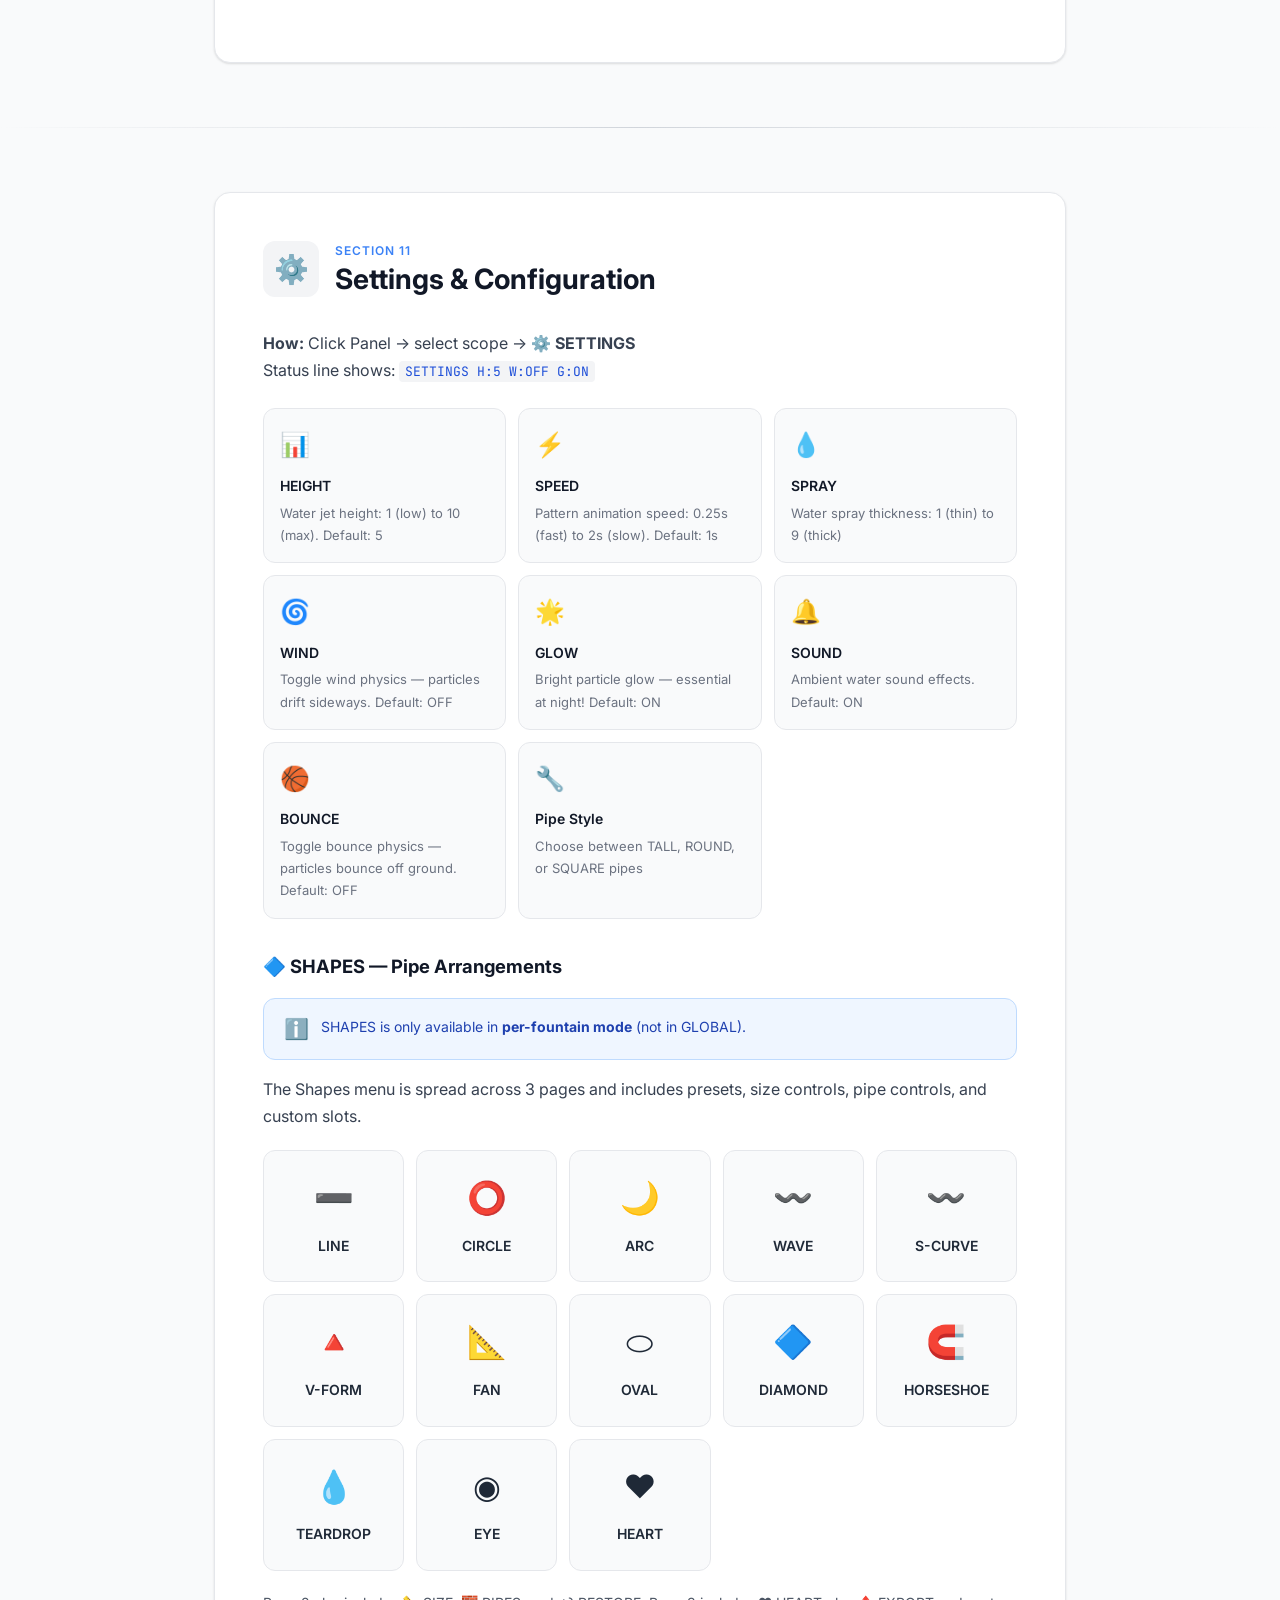
==== commit 8ed6c1da: "Update index.html" ====
--- a/index.html
+++ b/index.html
@@ -3,8 +3,8 @@
 <head>
   <meta charset="UTF-8">
   <meta name="viewport" content="width=device-width, initial-scale=1.0">
-  <title>WaterWorx — S.M.A.R.T Fountain System V4.3 User Guide</title>
-  <meta name="description" content="Complete user guide for the WaterWorx S.M.A.R.T Fountain System V4.3 for Second Life. Setup, controls, shows, multi-fountain management and more.">
+  <title>WaterWorx — S.M.A.R.T Fountain System V5.0 User Guide</title>
+  <meta name="description" content="Complete user guide for the WaterWorx S.M.A.R.T Fountain System V5.0 for Second Life. Setup, controls, shows, multi-fountain management and more.">
   <link rel="preconnect" href="https://fonts.googleapis.com">
   <link rel="preconnect" href="https://fonts.gstatic.com" crossorigin>
   <link href="https://fonts.googleapis.com/css2?family=Inter:wght@300;400;500;600;700;800&family=JetBrains+Mono:wght@400;500&display=swap" rel="stylesheet">
@@ -831,7 +831,7 @@
 
 <!-- ==================== HERO ==================== -->
 <header class="hero" id="top">
-  <div class="hero-badge">WaterWorx · Version 4.3</div>
+  <div class="hero-badge">WaterWorx · Version 5.0</div>
   <h1>💧 S.M.A.R.T <span>Fountain</span> System</h1>
   <p>by <strong>WaterWorx</strong> — Your complete guide to running stunning choreographed water shows in Second&nbsp;Life.</p>
   <div class="hero-buttons">
@@ -904,7 +904,7 @@
       <div class="package-grid">
         <div class="package-card">
           <span class="card-icon">📟</span>
-          <h4>S.M.A.R.T Panel V4.3</h4>
+          <h4>S.M.A.R.T Panel V5.0</h4>
           <p>Your touch-screen control panel for all fountains.</p>
           <span class="badge">✅ Pre-configured</span>
         </div>
@@ -945,7 +945,7 @@
             <h4>Rez &amp; Configure the Panel</h4>
             <ol>
               <li>Open your Second Life Inventory</li>
-              <li>Find <strong>"S.M.A.R.T PANEL V4.3"</strong></li>
+              <li>Find <strong>"S.M.A.R.T PANEL V5.0"</strong></li>
               <li>Right-click → Drag to ground (Rez)</li>
               <li><strong>Touch (click) the Panel</strong> — on first use a channel dialog appears</li>
               <li>Enter a channel number — e.g. <strong>-31</strong> — and press Enter</li>
@@ -980,7 +980,7 @@
             </ol>
             <div class="callout callout-tip">
               <span class="callout-icon">💡</span>
-              <div>Want more pipes? Use the Panel's <strong>🔷 SHAPES</strong> menu → <strong>➕ BIGGER</strong> to add pipes, or enable <strong>🔗 DYNAMIC</strong> for automatic pipe scaling.</div>
+              <div>Want more pipes? Open <strong>🔷 SHAPES</strong>, then <strong>🧱 PIPES</strong> to add or remove pipes. Turn on <strong>🔗 DYNAMIC</strong> there if you want pipe count to auto-scale with the shape.</div>
             </div>
             <div class="pipe-guide">
               <div class="pipe-guide-item"><div class="pgi-num">5–8</div><div class="pgi-label">Simple, bold shapes</div></div>
@@ -995,7 +995,7 @@
           <div class="step-num">4</div>
           <div class="step-content">
             <h4>Choose a Shape</h4>
-            <p>Use the Panel's <strong>🔷 SHAPES</strong> menu to arrange your pipes into any formation — Circle, Line, Wave, Star, Arc, Grid, and more!</p>
+            <p>Use the Panel's <strong>🔷 SHAPES</strong> menu to arrange your pipes into curated presets like Line, Circle, Arc, Wave, S-Curve, Heart, Eye, and more.</p>
             <div class="callout callout-tip">
               <span class="callout-icon">💡</span>
               <div>You can switch shapes anytime from the Panel — pipes reposition automatically!</div>
@@ -1037,13 +1037,14 @@
       <p>You have complete creative freedom! Arrange your pipes in any shape — the system auto-detects your layout and adapts animations accordingly.</p>
 
       <div class="shapes-gallery">
-        <div class="shape-card"><span class="shape-icon">🔵</span><h5>Circle</h5><p>Classic fountain ring — works with every pattern</p></div>
-        <div class="shape-card"><span class="shape-icon">➡️</span><h5>Straight Line</h5><p>Water wall effect — great for pool edges</p></div>
-        <div class="shape-card"><span class="shape-icon">🌊</span><h5>Wave / Curve</h5><p>Organic S-curve — magical in gardens</p></div>
-        <div class="shape-card"><span class="shape-icon">🌙</span><h5>Moon Crescent</h5><p>Elegant half-circle — perfect for corners</p></div>
-        <div class="shape-card"><span class="shape-icon">⭐</span><h5>Star</h5><p>Pipes radiating outward — dramatic centerpiece</p></div>
-        <div class="shape-card"><span class="shape-icon">❤️</span><h5>Heart</h5><p>Romantic shape — ideal for weddings</p></div>
-        <div class="shape-card"><span class="shape-icon">🎨</span><h5>Custom</h5><p>Zigzag, spiral, letters — anything you imagine!</p></div>
+        <div class="shape-card"><span class="shape-icon">⭕</span><h5>Circle</h5><p>Classic fountain ring — works with every pattern</p></div>
+        <div class="shape-card"><span class="shape-icon">➖</span><h5>Line</h5><p>Clean straight run — great for pool edges</p></div>
+        <div class="shape-card"><span class="shape-icon">〰️</span><h5>S-Curve</h5><p>Smooth serpentine sweep — elegant and organic</p></div>
+        <div class="shape-card"><span class="shape-icon">🌙</span><h5>Arc</h5><p>Open crescent shape — ideal for corners</p></div>
+        <div class="shape-card"><span class="shape-icon">🔷</span><h5>Diamond</h5><p>Faceted outline — strong geometry without clutter</p></div>
+        <div class="shape-card"><span class="shape-icon">◉</span><h5>Eye</h5><p>Soft pointed loop — refined premium look</p></div>
+        <div class="shape-card"><span class="shape-icon">❤️</span><h5>Heart</h5><p>Romantic centerpiece — perfect for weddings and events</p></div>
+        <div class="shape-card"><span class="shape-icon">🎨</span><h5>Custom</h5><p>Save your own layouts to Slot A, B, or C</p></div>
       </div>
 
       <h3>🔄 Reshaping Your Fountain</h3>
@@ -1051,12 +1052,12 @@
       <ol>
         <li>Click the Panel → select your fountain</li>
         <li>Click <strong>🔷 SHAPES</strong></li>
-        <li>Choose a new shape (Circle, Line, Star, etc.)</li>
+        <li>Choose a new shape such as Circle, Arc, S-Curve, Heart, or Eye</li>
         <li>Pipes reposition automatically!</li>
       </ol>
       <div class="callout callout-tip">
         <span class="callout-icon">💡</span>
-        <div>Use <strong>➕ BIGGER</strong> / <strong>➖ SMALLER</strong> to adjust the size. Enable <strong>🔗 DYNAMIC</strong> to auto-add/remove pipes when scaling.</div>
+        <div>Use <strong>➕ BIGGER</strong> / <strong>➖ SMALLER</strong> to adjust the size. Open <strong>🧱 PIPES</strong> if you want to add/remove pipes manually or switch <strong>🔗 DYNAMIC</strong> on.</div>
       </div>
     </div>
   </div>
@@ -1580,8 +1581,8 @@
         </div>
         <div class="feature-item">
           <span class="fi-icon">🔧</span>
-          <h5>PIPE Style</h5>
-          <p>Pipe look: TALL, ROUND, or CUBE</p>
+          <h5>Pipe Style</h5>
+          <p>Choose between TALL, ROUND, or SQUARE pipes</p>
         </div>
       </div>
 
@@ -1590,20 +1591,23 @@
         <span class="callout-icon">ℹ️</span>
         <div>SHAPES is only available in <strong>per-fountain mode</strong> (not in GLOBAL).</div>
       </div>
-      <p>Automatically rearrange your pipes into geometric shapes:</p>
+      <p>The Shapes menu is spread across 3 pages and includes presets, size controls, pipe controls, and custom slots.</p>
       <div class="shapes-gallery" style="grid-template-columns: repeat(auto-fit, minmax(120px, 1fr));">
-        <div class="shape-card"><span class="shape-icon">📏</span><h5>LINE</h5></div>
+        <div class="shape-card"><span class="shape-icon">➖</span><h5>LINE</h5></div>
         <div class="shape-card"><span class="shape-icon">⭕</span><h5>CIRCLE</h5></div>
         <div class="shape-card"><span class="shape-icon">🌙</span><h5>ARC</h5></div>
         <div class="shape-card"><span class="shape-icon">〰️</span><h5>WAVE</h5></div>
-        <div class="shape-card"><span class="shape-icon">〰️</span><h5>SPLINE</h5></div>
-        <div class="shape-card"><span class="shape-icon">🔺</span><h5>V-SHAPE</h5></div>
-        <div class="shape-card"><span class="shape-icon">⭐</span><h5>STAR</h5></div>
+        <div class="shape-card"><span class="shape-icon">〰️</span><h5>S-CURVE</h5></div>
+        <div class="shape-card"><span class="shape-icon">🔺</span><h5>V-FORM</h5></div>
         <div class="shape-card"><span class="shape-icon">📐</span><h5>FAN</h5></div>
-        <div class="shape-card"><span class="shape-icon">🌀</span><h5>HELIX</h5></div>
-        <div class="shape-card"><span class="shape-icon">⬜</span><h5>GRID</h5></div>
-      </div>
-      <p style="font-size:14px;color:var(--gray-600);margin-top:8px;">Shape controls: ➖ SMALLER · ➕ BIGGER · ↩ RESTORE · 🔗 DYNAMIC</p>
+        <div class="shape-card"><span class="shape-icon">⬭</span><h5>OVAL</h5></div>
+        <div class="shape-card"><span class="shape-icon">🔷</span><h5>DIAMOND</h5></div>
+        <div class="shape-card"><span class="shape-icon">🧲</span><h5>HORSESHOE</h5></div>
+        <div class="shape-card"><span class="shape-icon">💧</span><h5>TEARDROP</h5></div>
+        <div class="shape-card"><span class="shape-icon">◉</span><h5>EYE</h5></div>
+        <div class="shape-card"><span class="shape-icon">❤️</span><h5>HEART</h5></div>
+      </div>
+      <p style="font-size:14px;color:var(--gray-600);margin-top:8px;">Page 2 also includes 📏 SIZE, 🧱 PIPES, and ↩ RESTORE. Page 3 includes ❤️ HEART plus 📤 EXPORT and custom Slots A/B/C. Dynamic pipe scaling lives inside 🧱 PIPES.</p>
 
       <div id="custom-shapes"></div>
       <h3>📐 Custom Shape Slots — Save &amp; Load Your Own Layouts</h3>
@@ -1642,12 +1646,12 @@
 
       <div class="callout callout-tip">
         <span class="callout-icon">💡</span>
-        <div>All 3 slots are independent — save different layouts for different occasions (e.g., romantic heart for events, circle for everyday, star for parties).</div>
+        <div>All 3 slots are independent — save different layouts for different occasions, such as a romantic heart for events, a circle for everyday use, and an eye or diamond for premium displays.</div>
       </div>
 
       <div class="callout callout-info" style="margin-top:16px;">
         <span class="callout-icon">📐</span>
-        <div>Looking for a one-click way to arrange pipes into presets like circle, star, or arc? Those are at the top of this Settings section under <strong>🔷 SHAPES</strong> — scroll up, or go to <a href="#shapes">🌊 Shapes</a>.</div>
+        <div>Looking for one-click presets like circle, heart, eye, or arc? They are at the top of this Settings section under <strong>🔷 SHAPES</strong> — scroll up, or go to <a href="#shapes">🌊 Shapes</a>.</div>
       </div>
 <hr class="section-divider">
 
@@ -2185,8 +2189,9 @@
 │
 ├── ⛲ [Fountain Name] (single fountain)
 │   ├── (same as GLOBAL, plus:)
-│   ├── 🔷 SHAPES — 10 presets + sizing + Dynamic
-│   │   └── page 3: 📤 EXPORT · Ⓐ SLOT A · Ⓑ SLOT B · Ⓒ SLOT C (custom layouts)
+│   ├── 🔷 SHAPES — 13 presets across 3 pages
+│   │   ├── page 2: 📏 SIZE · 🧱 PIPES · ↩ RESTORE
+│   │   └── page 3: ❤️ HEART · 📤 EXPORT · Ⓐ SLOT A · Ⓑ SLOT B · Ⓒ SLOT C
 │   └── 🔧 RENAME — change fountain name
 │
 └── 🛠 ADMIN
@@ -2194,7 +2199,7 @@
     ├── 🔐 ACCESS
     ├── 📋 STATUS
     ├── 📖 GUIDE
-    └── 📡 CH — change channel
+  └── 📡 CHANNEL — change channel
 
 🔊 SPEAKER (standalone object — touch to open)
     ├── Volume · Loop · Mute · Stop
@@ -2215,12 +2220,12 @@
         <div class="cheat-item"><span class="cheat-what">Adjust height</span><span class="cheat-how">SETTINGS → 📊 HEIGHT</span></div>
         <div class="cheat-item"><span class="cheat-what">Add wind</span><span class="cheat-how">SETTINGS → 🌀 WIND</span></div>
         <div class="cheat-item"><span class="cheat-what">Make brighter</span><span class="cheat-how">SETTINGS → 🌟 GLOW</span></div>
-        <div class="cheat-item"><span class="cheat-what">Change pipe style</span><span class="cheat-how">SETTINGS → 🔧 PIPE</span></div>
+        <div class="cheat-item"><span class="cheat-what">Change pipe style</span><span class="cheat-how">SETTINGS → 🔧 PIPES</span></div>
         <div class="cheat-item"><span class="cheat-what">Rearrange shape</span><span class="cheat-how">[Fountain] → 🔷 SHAPES</span></div>
         <div class="cheat-item"><span class="cheat-what">Rename fountain</span><span class="cheat-how">[Fountain] → 🔧 RENAME</span></div>
         <div class="cheat-item"><span class="cheat-what">Save pipe layout</span><span class="cheat-how">[Fountain] → SHAPES p3 → 📤 EXPORT</span></div>
         <div class="cheat-item"><span class="cheat-what">Load saved layout</span><span class="cheat-how">[Fountain] → SHAPES p3 → SLOT A/B/C</span></div>
-        <div class="cheat-item"><span class="cheat-what">Change channel</span><span class="cheat-how">ADMIN → 📡 CH</span></div>
+        <div class="cheat-item"><span class="cheat-what">Change channel</span><span class="cheat-how">ADMIN → 📡 CHANNEL</span></div>
         <div class="cheat-item"><span class="cheat-what">Grant access</span><span class="cheat-how">ADMIN → 🔐 ACCESS</span></div>
         <div class="cheat-item"><span class="cheat-what">Fix everything</span><span class="cheat-how">ADMIN → ♻️ RESET ALL</span></div>
         <div class="cheat-item"><span class="cheat-what">Lock pattern (chat)</span><span class="cheat-how">/wx:pattern 5</span></div>
@@ -2311,7 +2316,7 @@
       </div>
 
       <div class="sub-section">
-        <h3>V4.3 — June 2025 <span style="display:inline-block;background:#d1fae5;color:#065f46;font-size:11px;font-weight:600;padding:2px 10px;border-radius:999px;vertical-align:middle;margin-left:8px;">Current</span></h3>
+        <h3>V5.0 — February 2026 <span style="display:inline-block;background:#d1fae5;color:#065f46;font-size:11px;font-weight:600;padding:2px 10px;border-radius:999px;vertical-align:middle;margin-left:8px;">Current</span></h3>
         <ul style="line-height:1.9;color:var(--gray-700);">
           <li><strong>🌈 RAINBOW Mode</strong> — New 5th light mode! Full-spectrum per-pipe hue spread with smooth continuous rotation. Every pipe shows a different color simultaneously.</li>
           <li><strong>🔴🟢🔵 RGB Refinement</strong> — RGB mode now uses a structured 3-phase cycle (vivid holds → rainbow sweep → gentle pastels), distinct from RAINBOW.</li>
@@ -2321,6 +2326,7 @@
           <li><strong>📡 Channel via Linkset Data</strong> — Communication channel is now set on first touch via a text-box and <strong>saved permanently</strong> — no notecard editing required. Change any time via <strong>ADMIN → 📡 CH</strong>.</li>
           <li><strong>Guide URL Updated</strong> — In-world GUIDE button now opens <code>water-worx.github.io/smart-edition</code>.</li>
           <li><strong>Button Fix</strong> — Fixed RGB button emoji detection in Panel menus.</li>
+          <li><strong>Panel Dialog Version Label</strong> — HOME dialog now shows the panel version header (for example, <code>S.M.A.R.T PANEL v5.0</code>) above the status lines.</li>
         </ul>
       </div>
 
@@ -2349,7 +2355,7 @@
 
 <!-- ==================== FOOTER ==================== -->
 <footer class="footer">
-  <div class="footer-brand">💧 WaterWorx — S.M.A.R.T Fountain System V4.3</div>
+  <div class="footer-brand">💧 WaterWorx — S.M.A.R.T Fountain System V5.0</div>
   <p>Complete water choreography for Second Life</p>
   <p style="margin-top:8px;font-size:12px;color:var(--gray-500);">26 patterns · 51 colors · 10 themes · 3 dynamic modes · 5 choreographed shows · Multi-fountain sync · Custom shape slots · Wireless Speaker</p>
   <div class="footer-links">
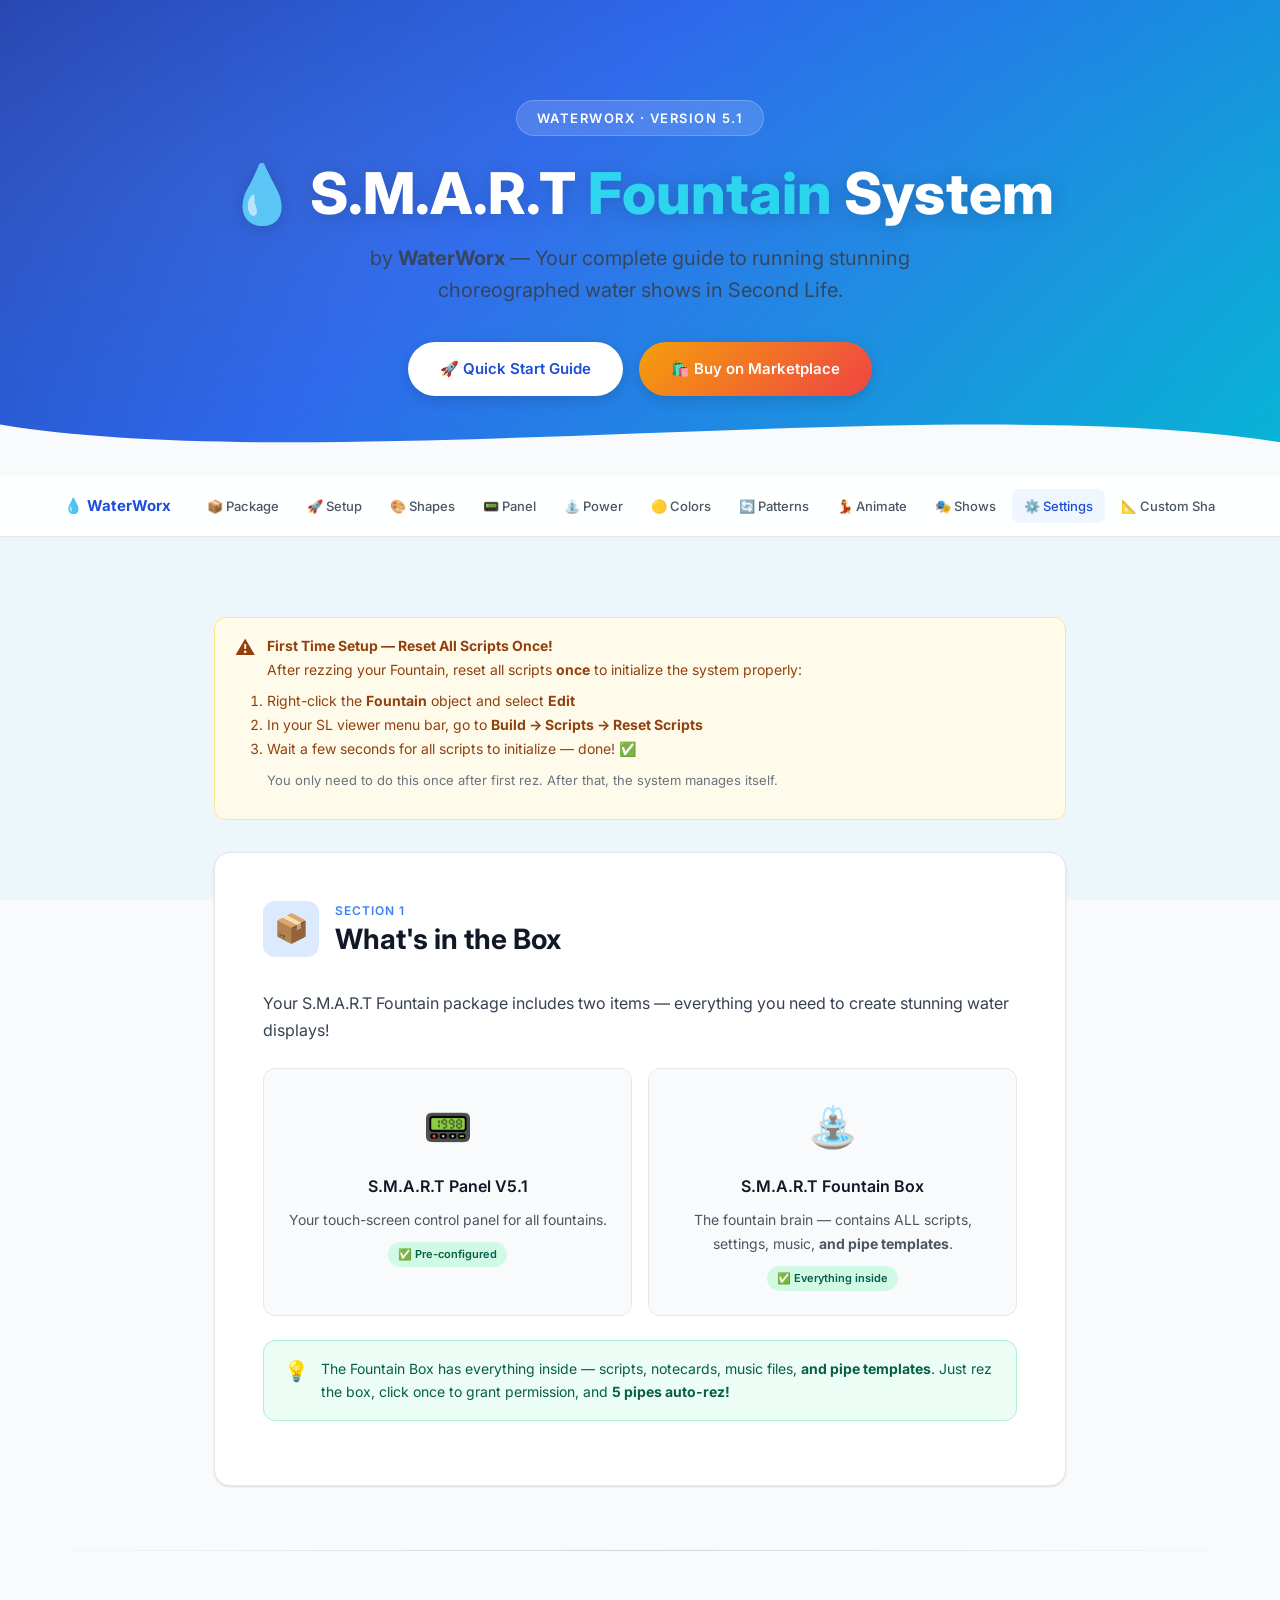
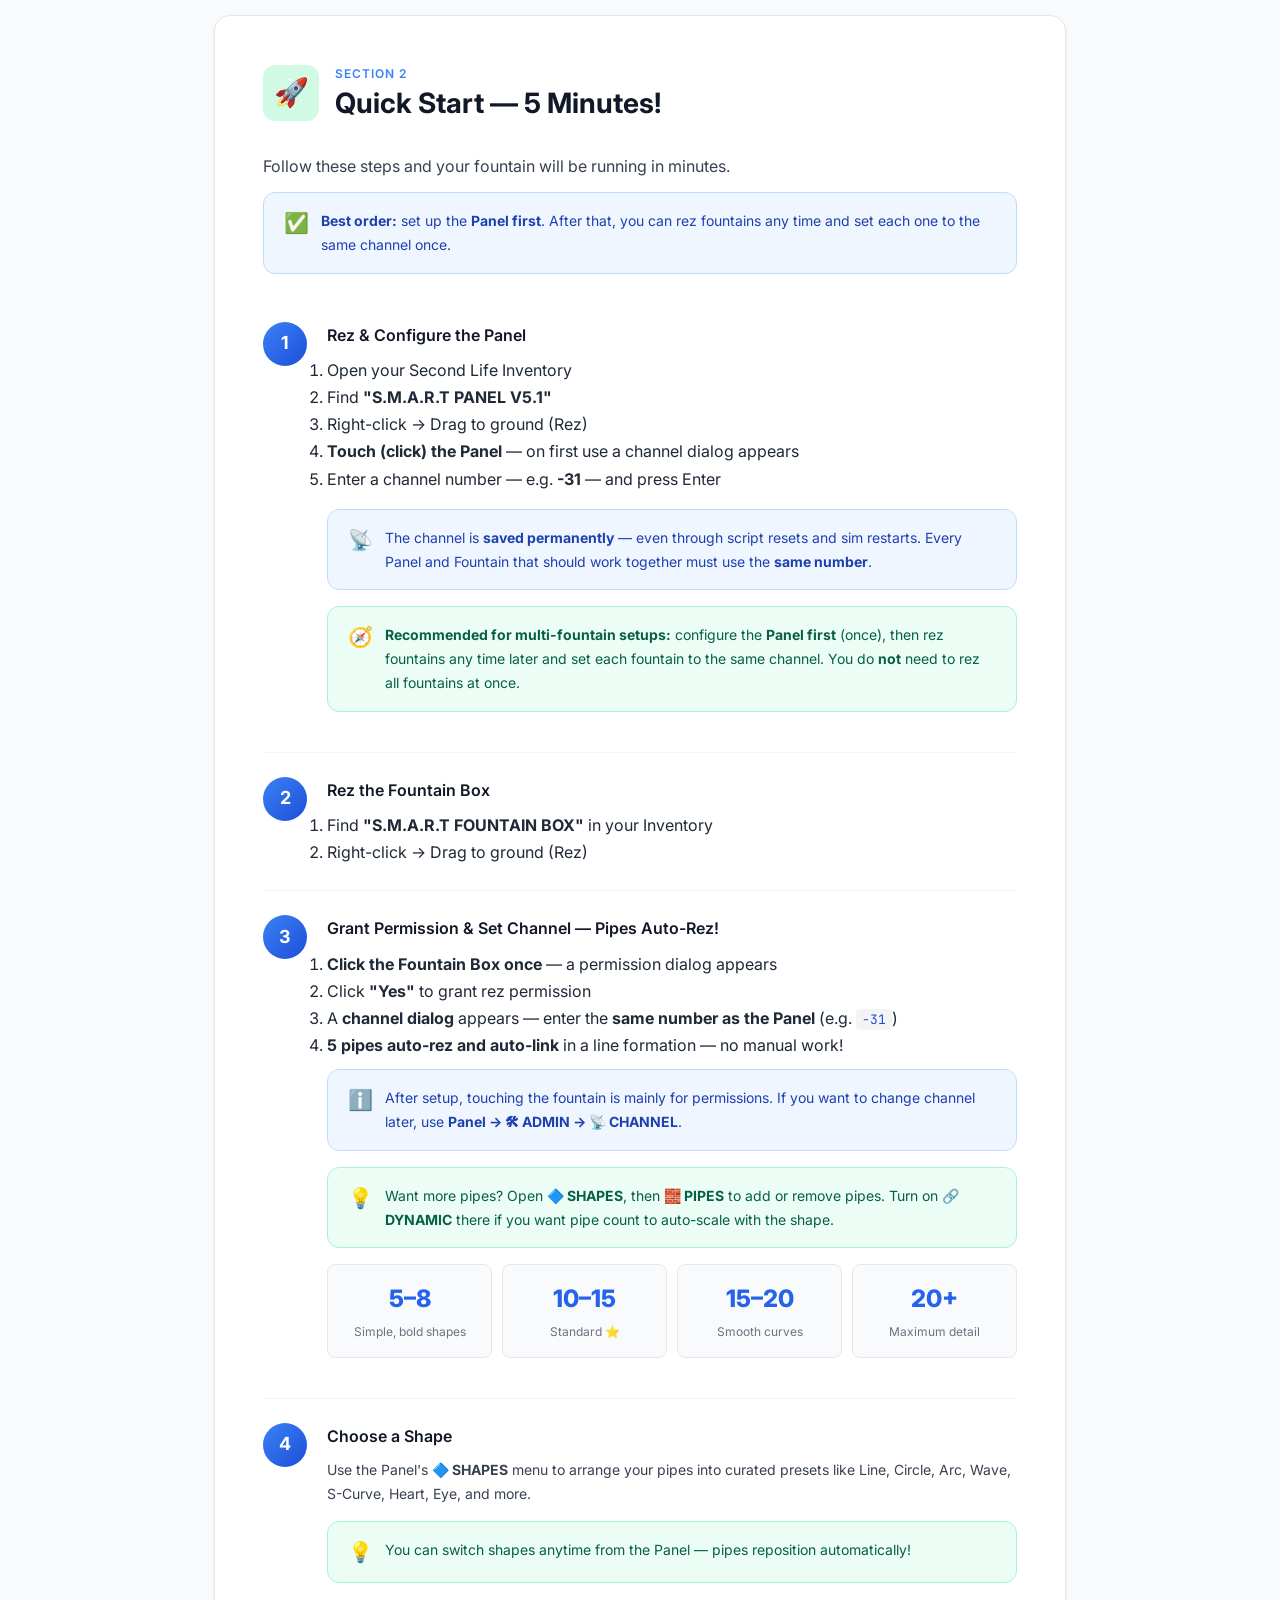
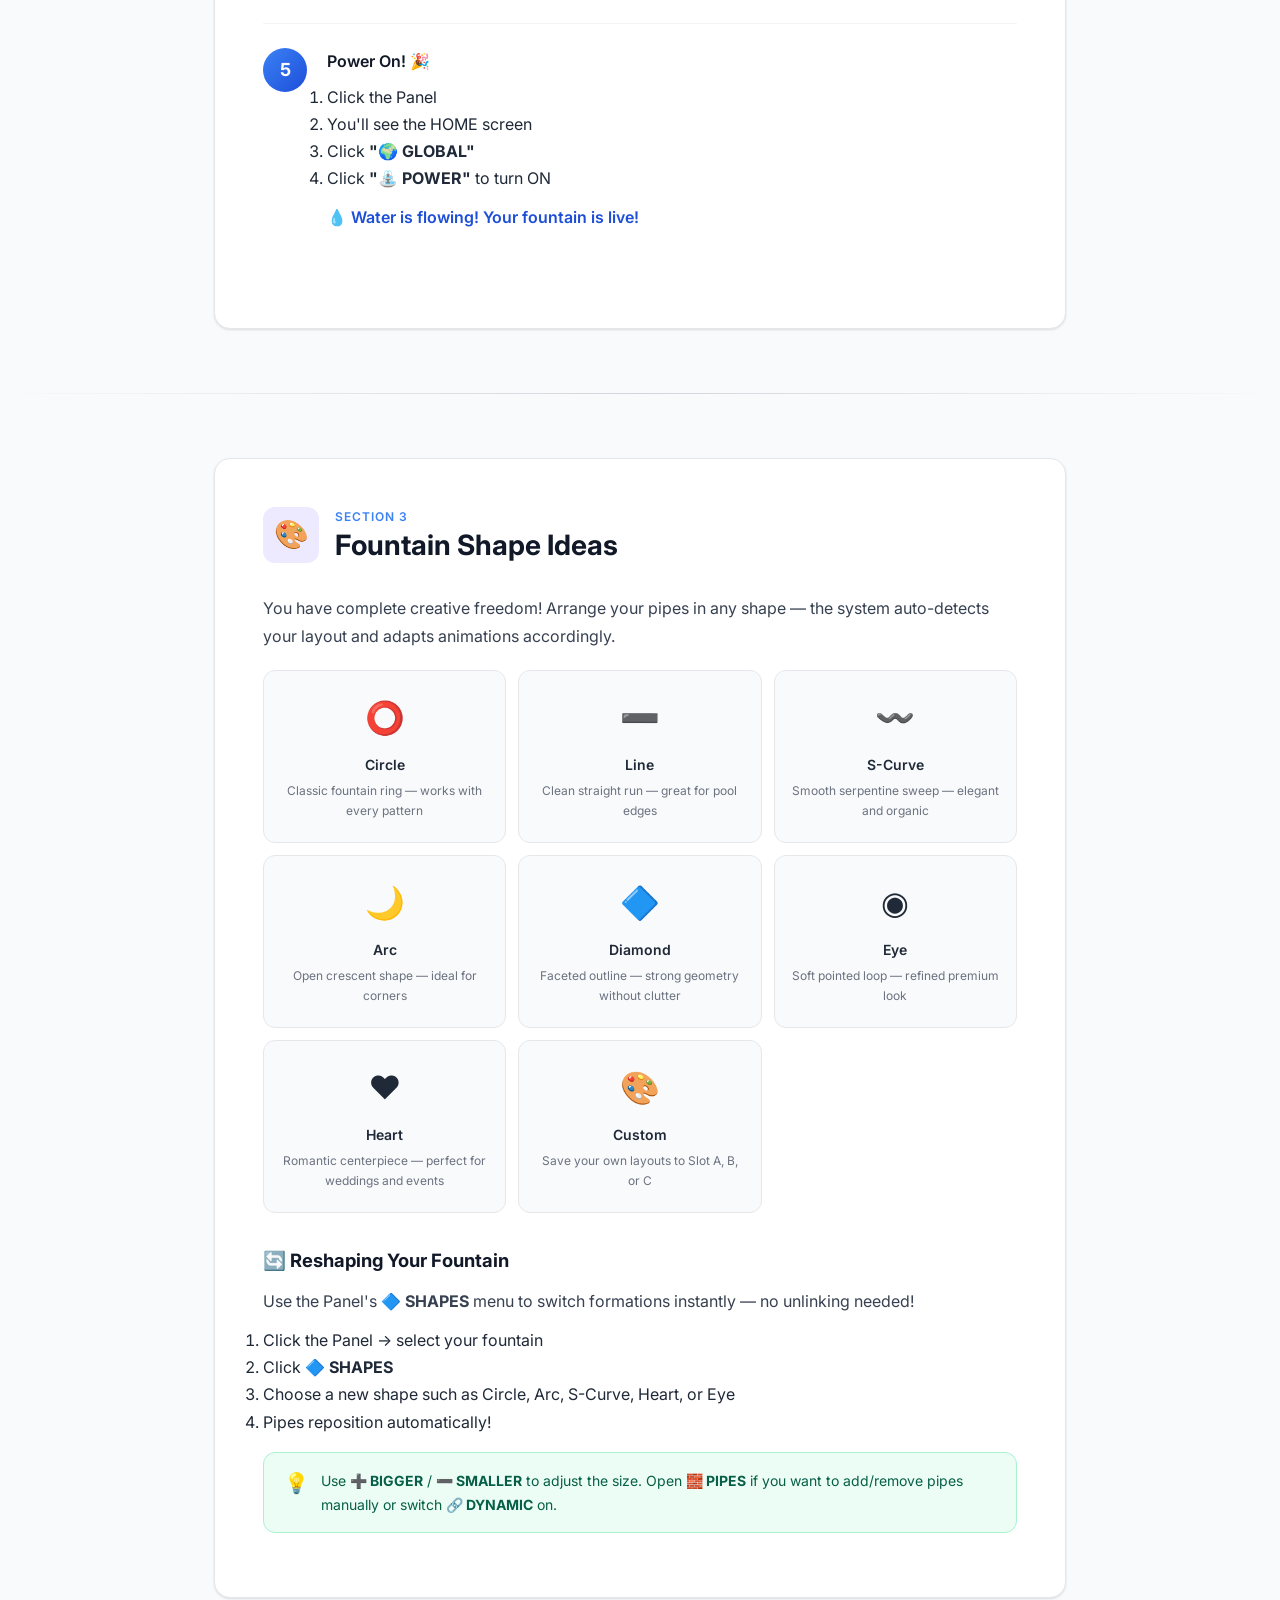
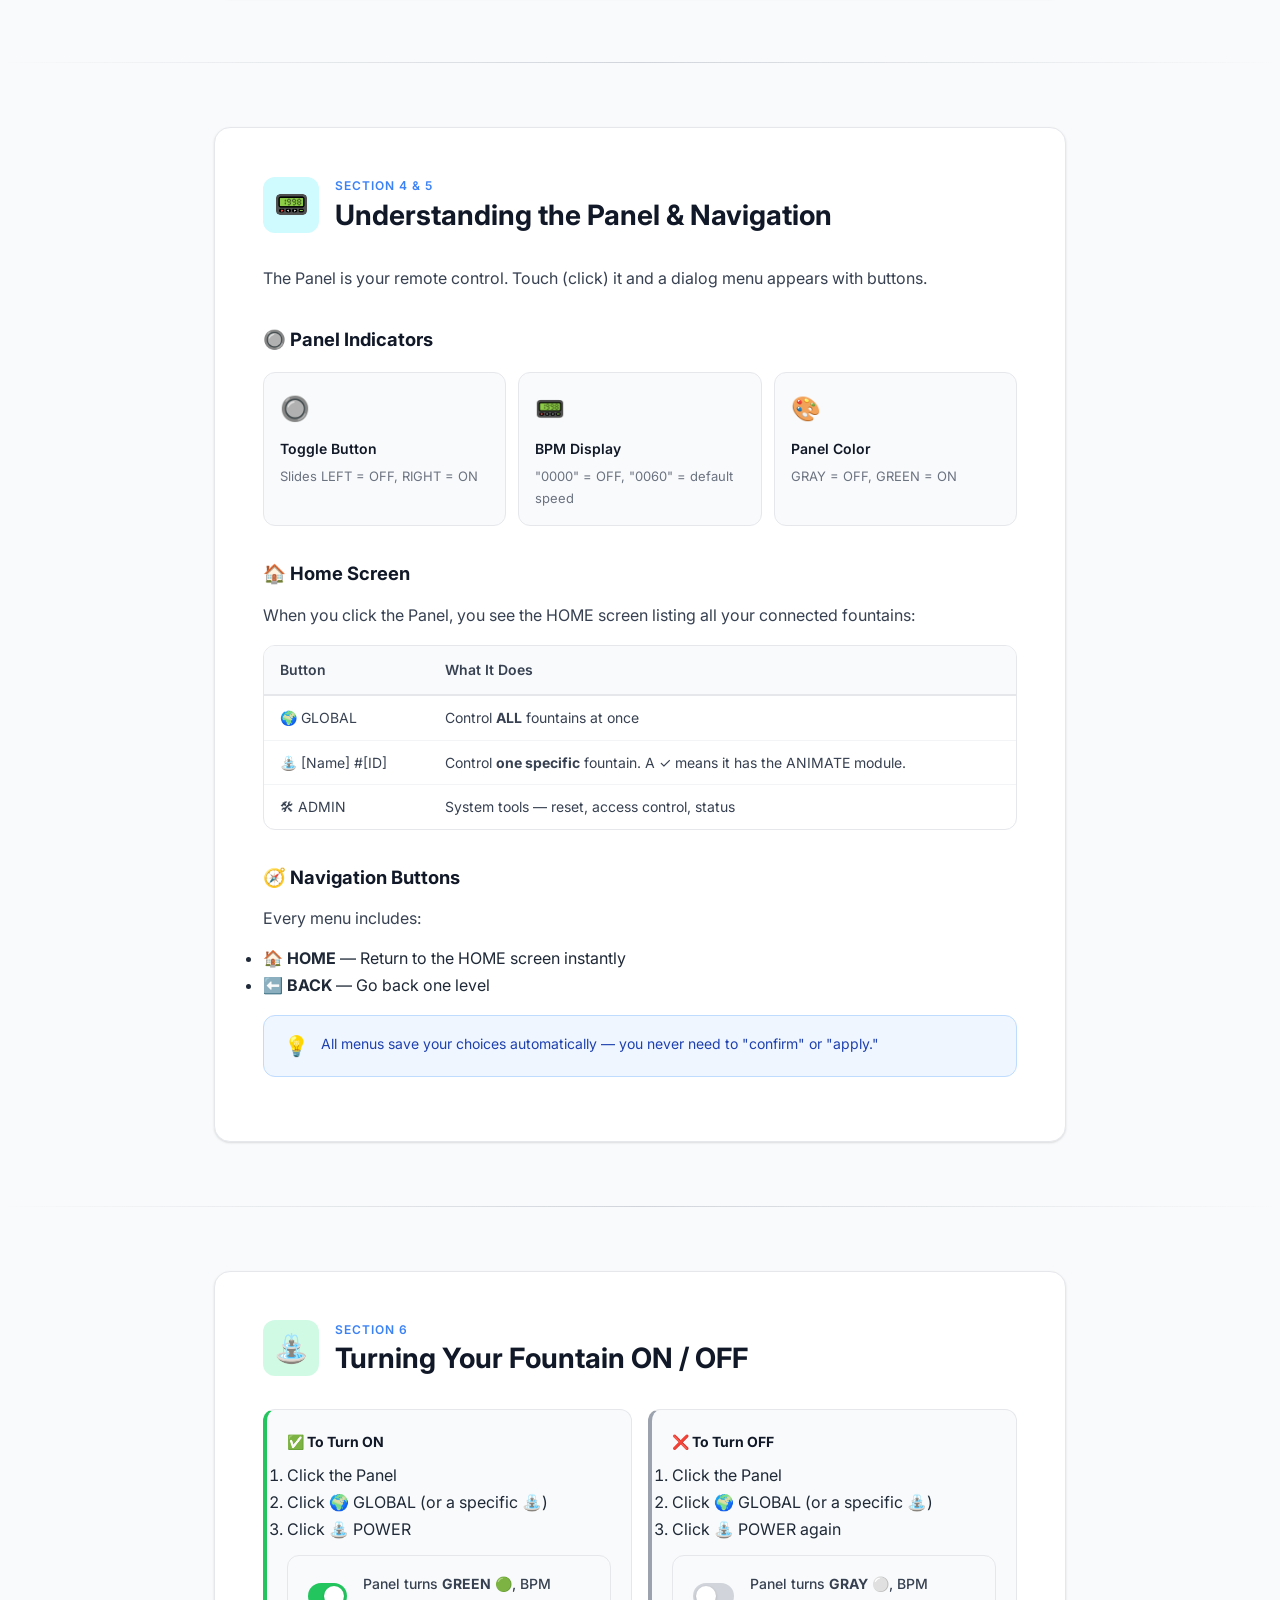
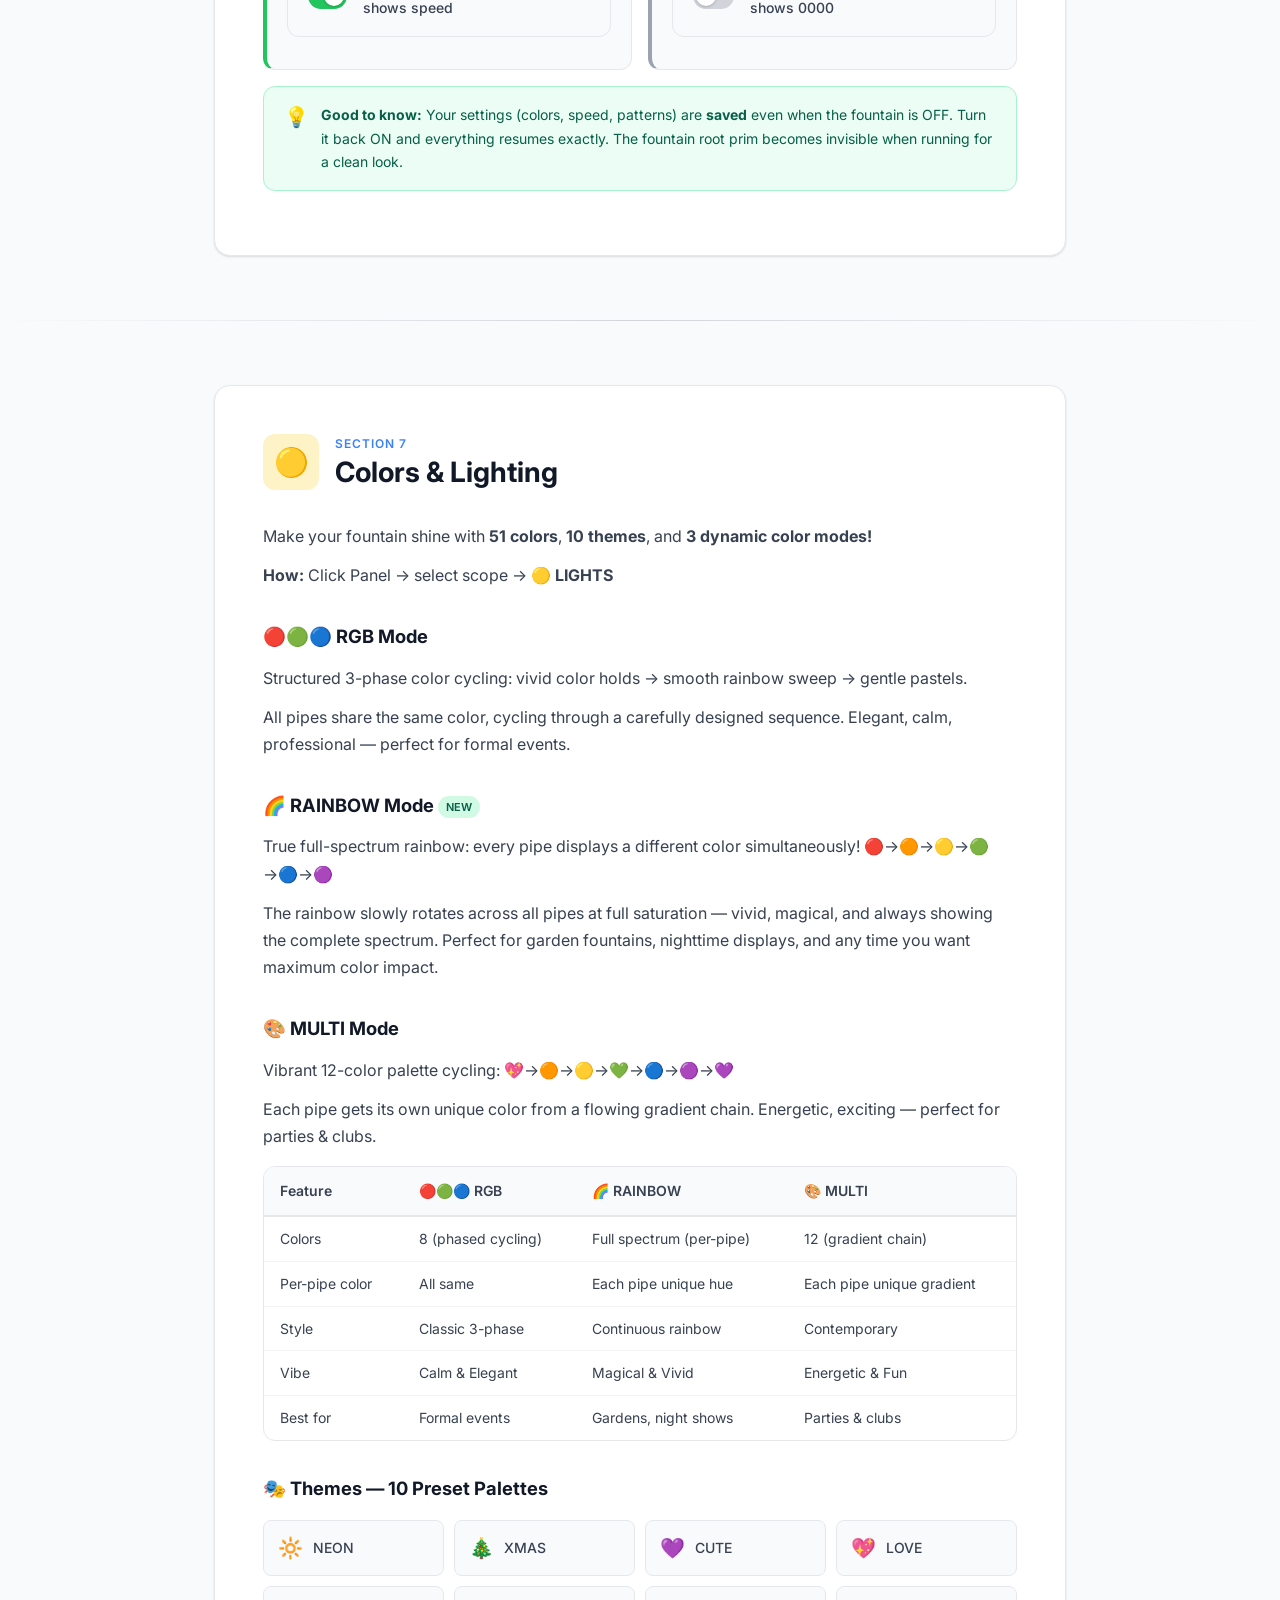
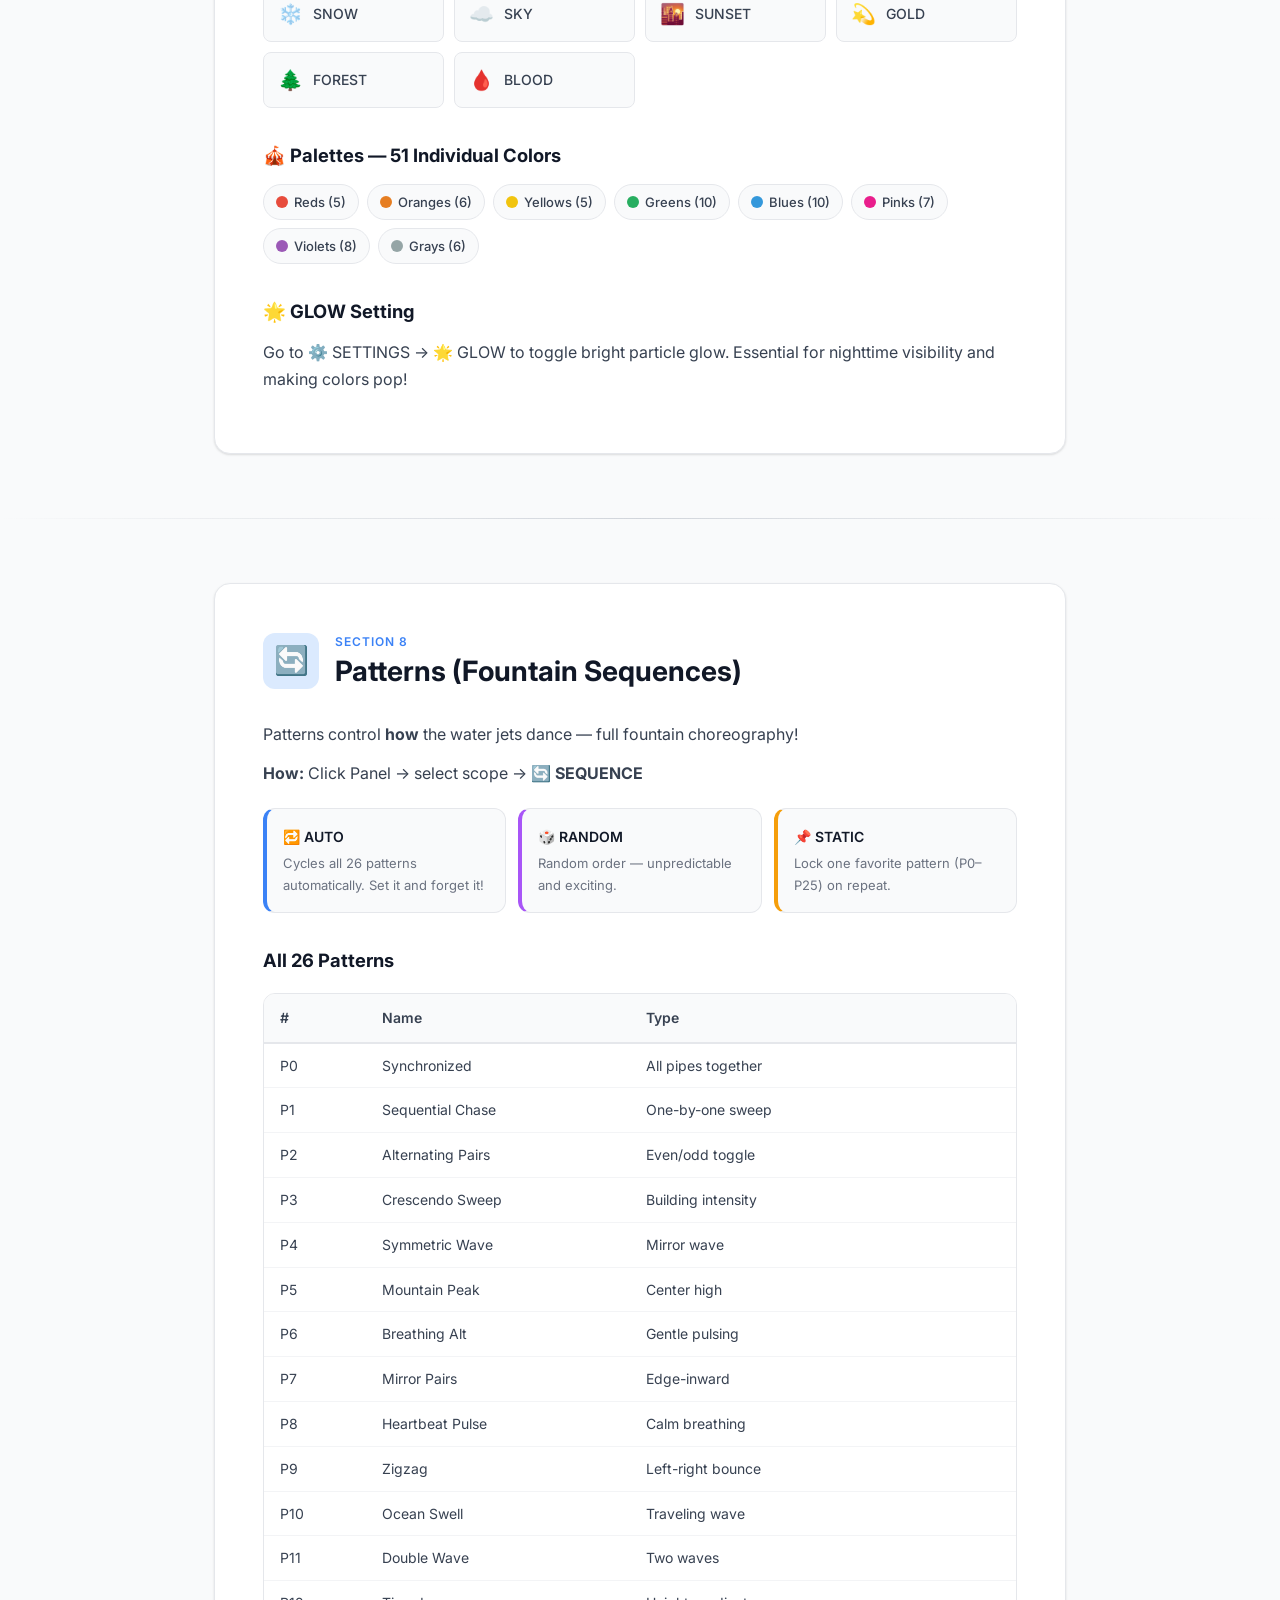
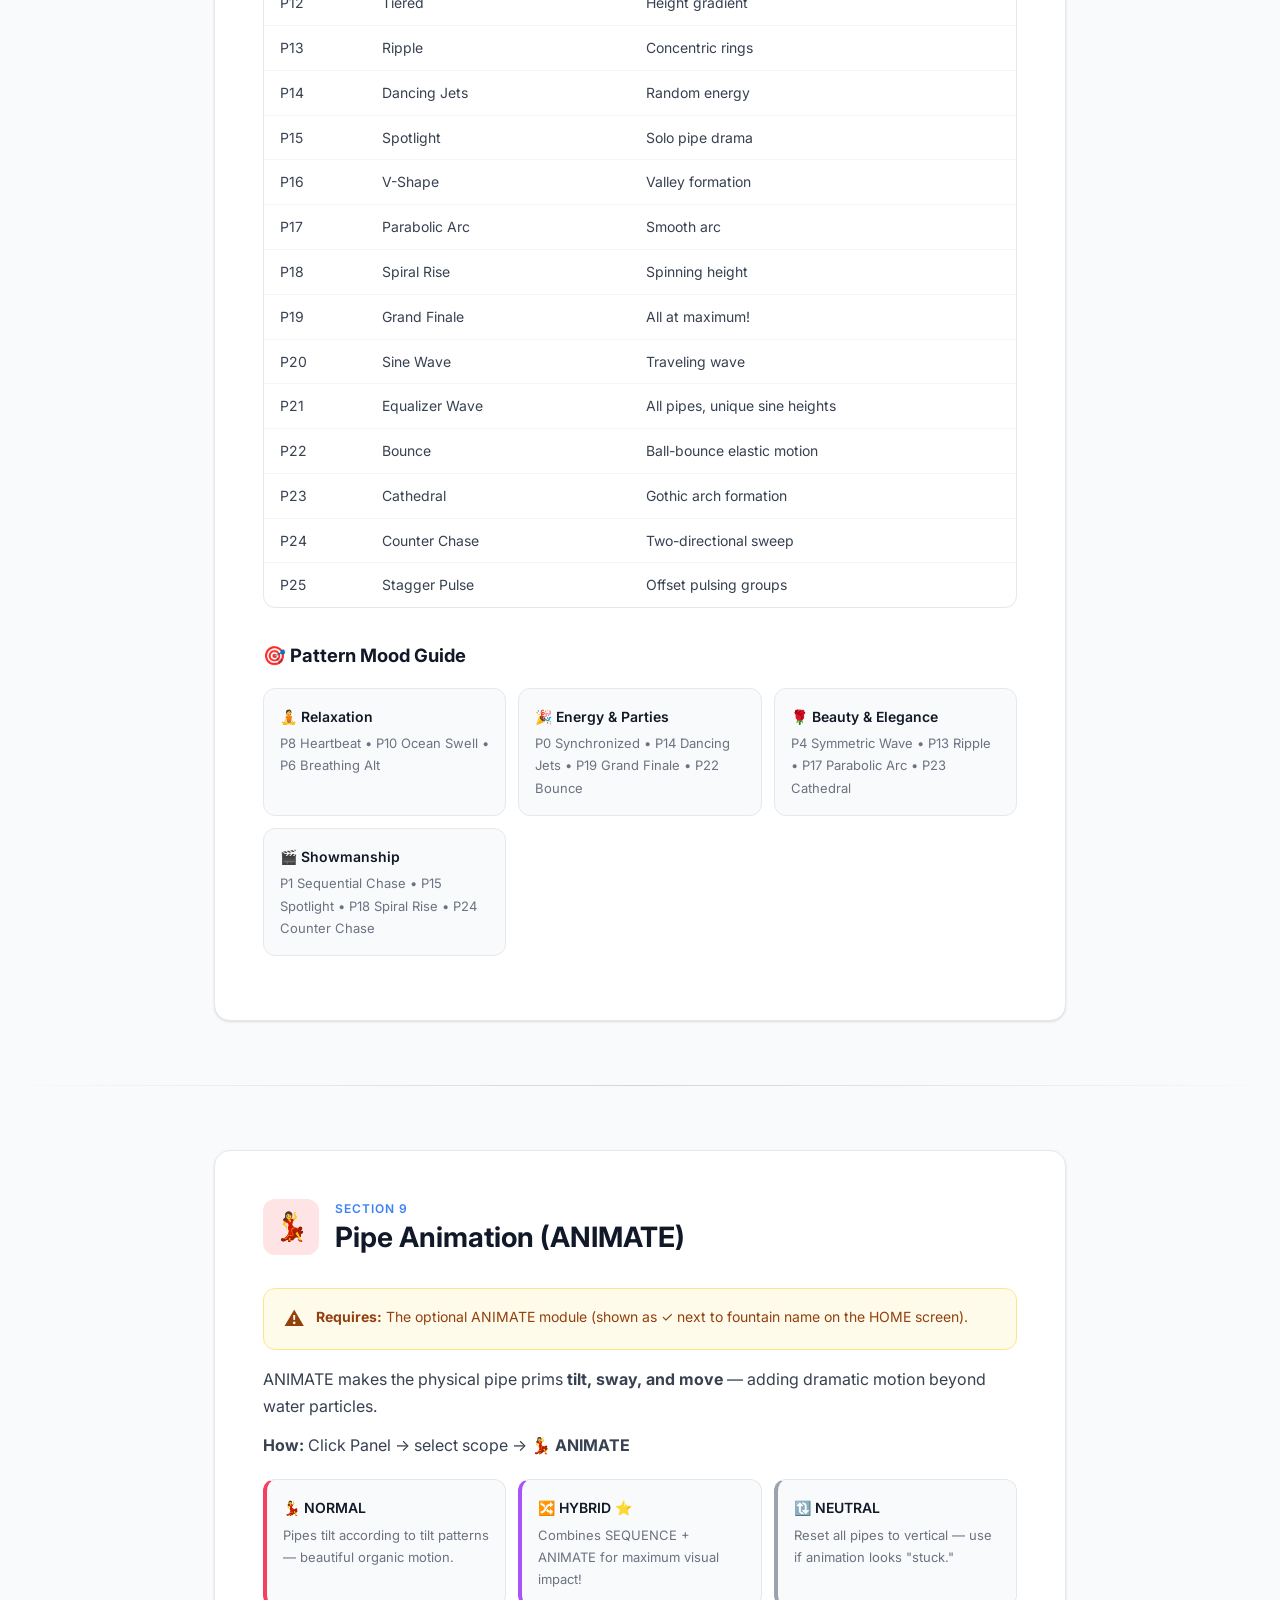
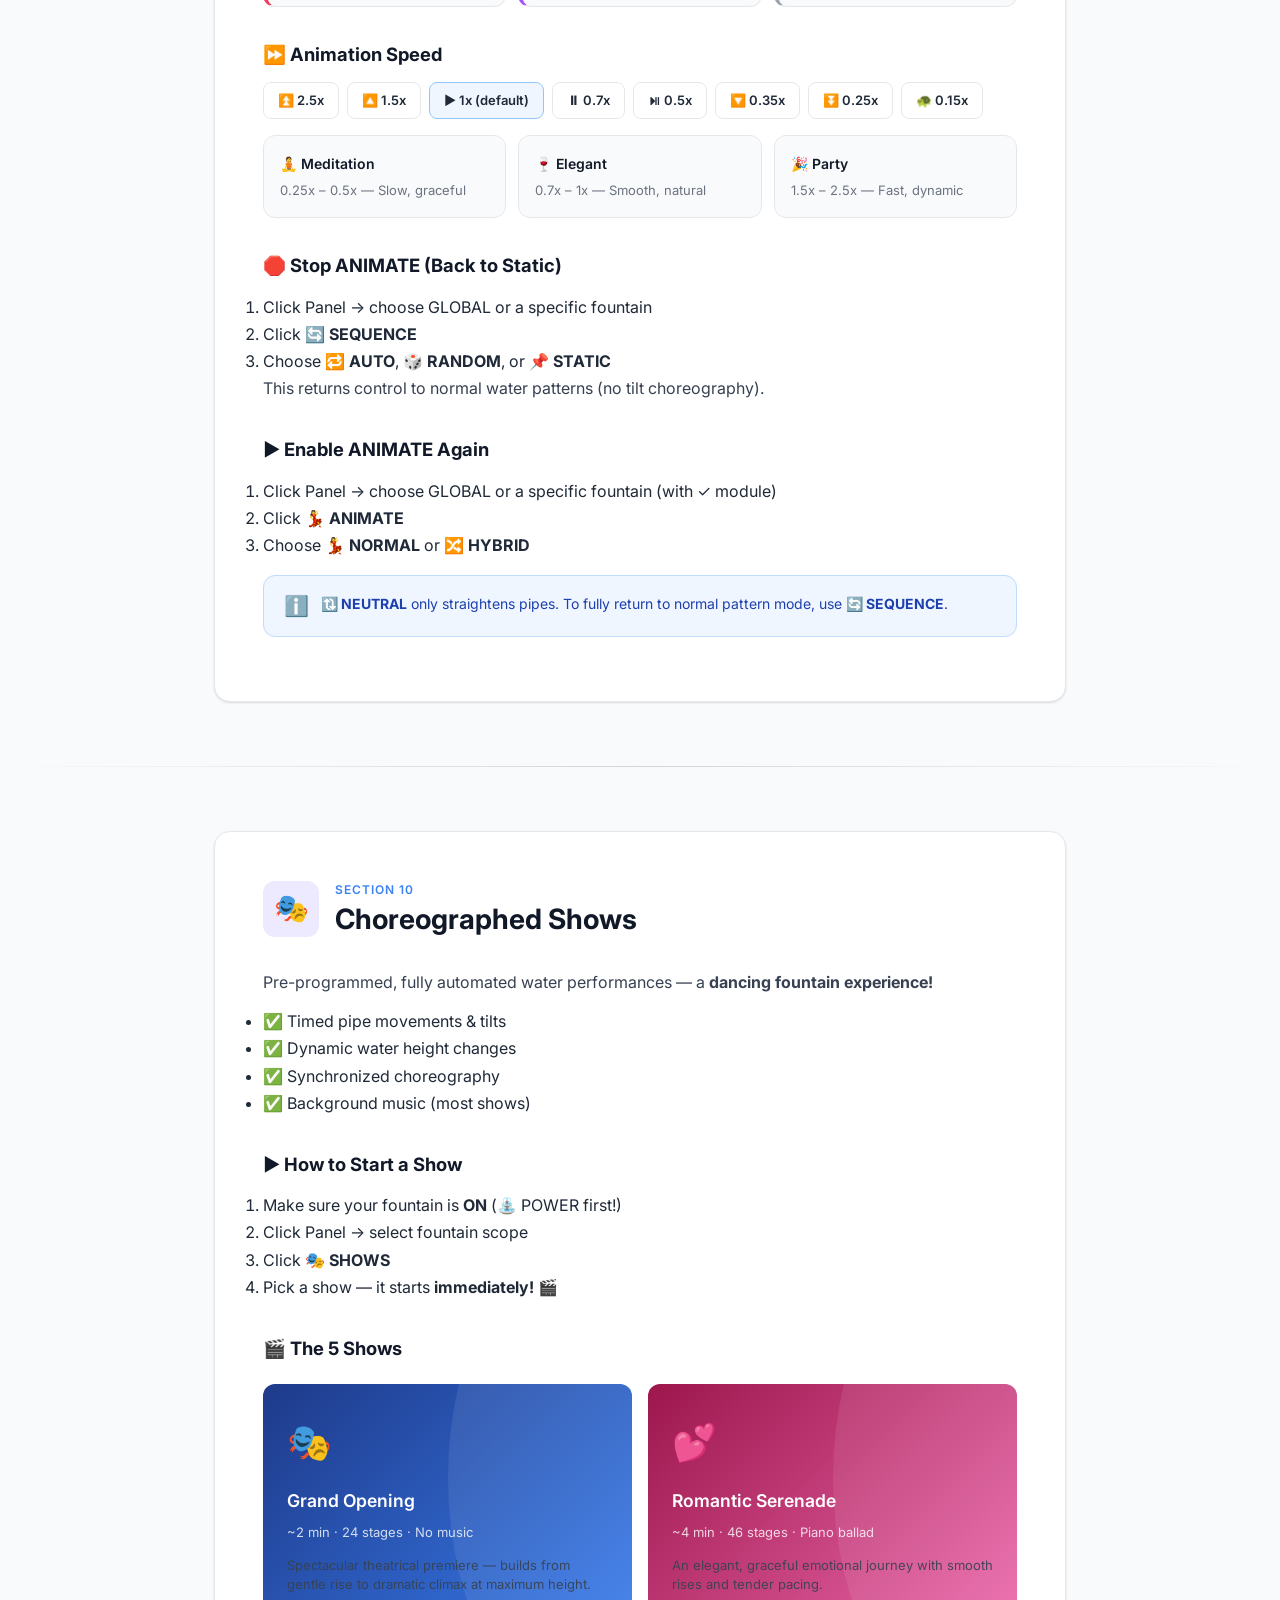
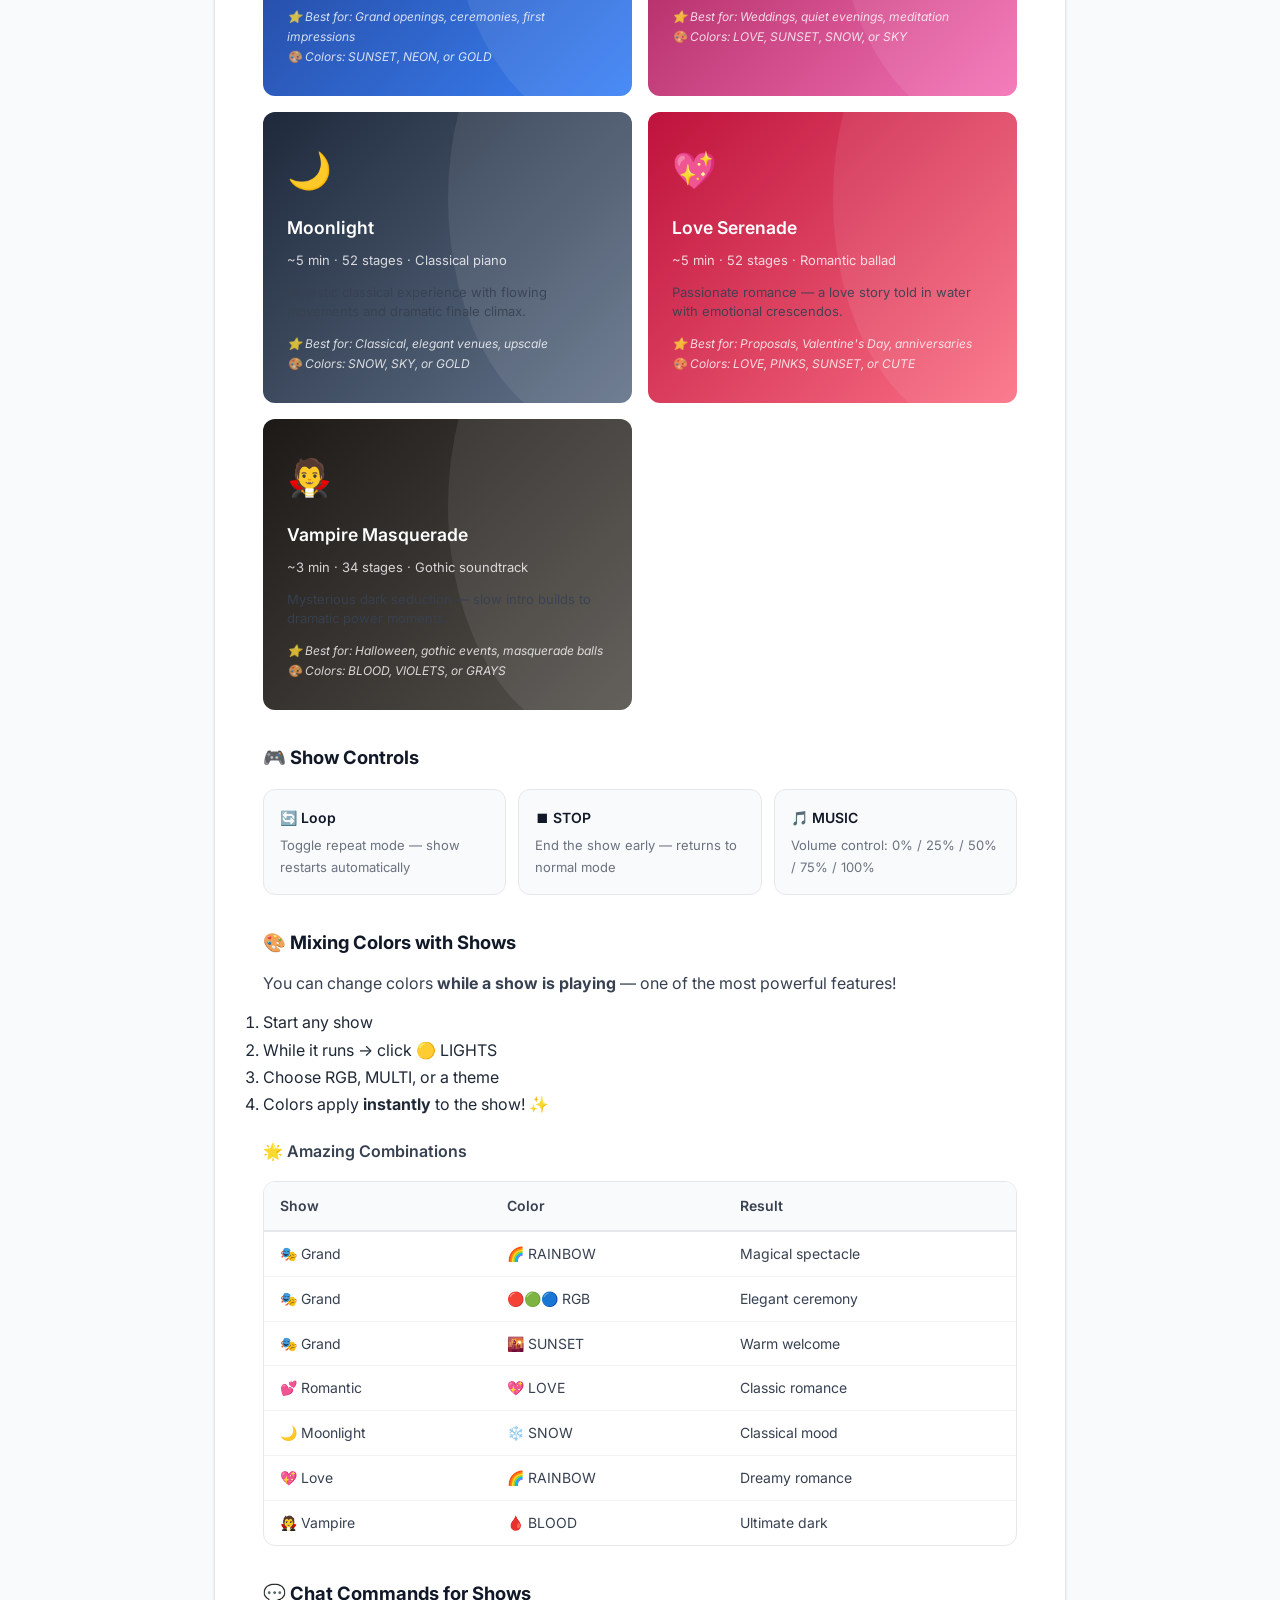
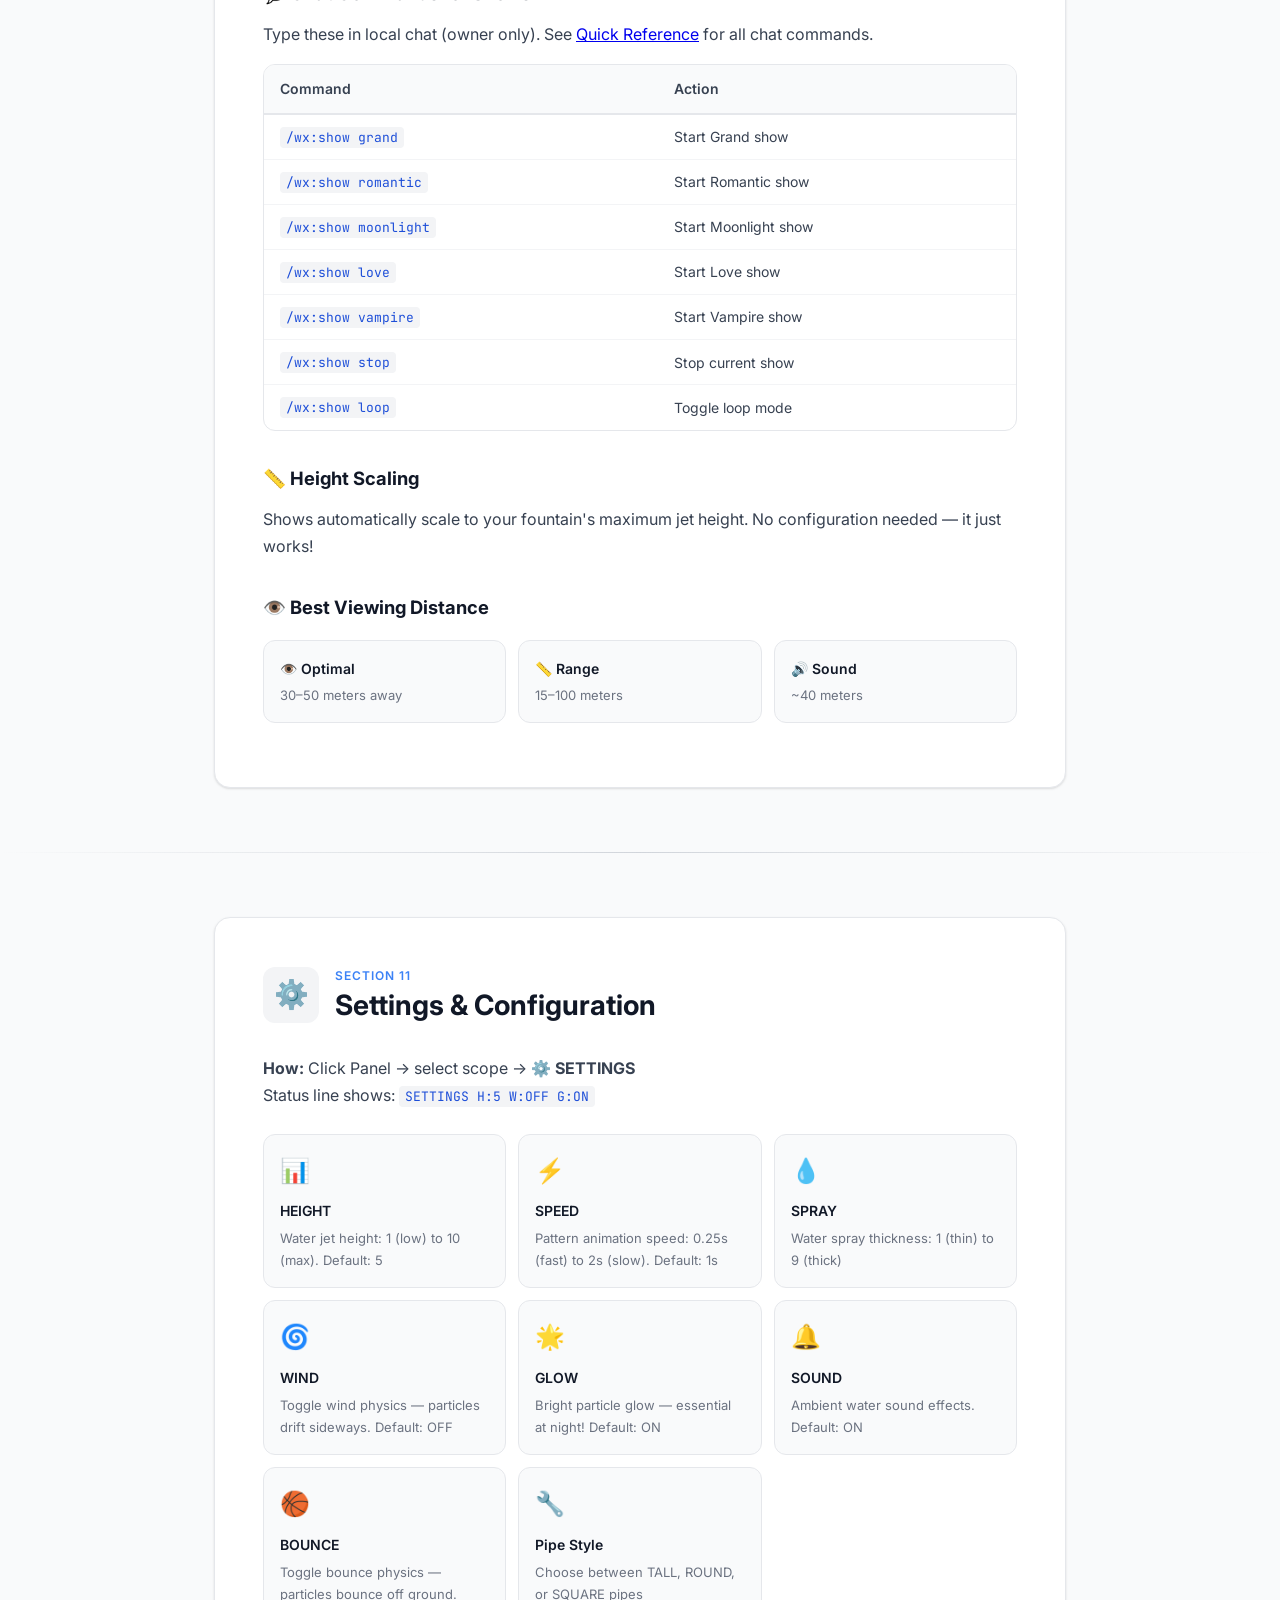
==== commit e31f8daf: "Update index.html" ====
--- a/index.html
+++ b/index.html
@@ -3,8 +3,8 @@
 <head>
   <meta charset="UTF-8">
   <meta name="viewport" content="width=device-width, initial-scale=1.0">
-  <title>WaterWorx — S.M.A.R.T Fountain System V5.0 User Guide</title>
-  <meta name="description" content="Complete user guide for the WaterWorx S.M.A.R.T Fountain System V5.0 for Second Life. Setup, controls, shows, multi-fountain management and more.">
+  <title>WaterWorx — S.M.A.R.T Fountain System V5.1 User Guide</title>
+  <meta name="description" content="Complete user guide for the WaterWorx S.M.A.R.T Fountain System V5.1 for Second Life. Setup, controls, shows, multi-fountain management and more.">
   <link rel="preconnect" href="https://fonts.googleapis.com">
   <link rel="preconnect" href="https://fonts.gstatic.com" crossorigin>
   <link href="https://fonts.googleapis.com/css2?family=Inter:wght@300;400;500;600;700;800&family=JetBrains+Mono:wght@400;500&display=swap" rel="stylesheet">
@@ -831,7 +831,7 @@
 
 <!-- ==================== HERO ==================== -->
 <header class="hero" id="top">
-  <div class="hero-badge">WaterWorx · Version 5.0</div>
+  <div class="hero-badge">WaterWorx · Version 5.1</div>
   <h1>💧 S.M.A.R.T <span>Fountain</span> System</h1>
   <p>by <strong>WaterWorx</strong> — Your complete guide to running stunning choreographed water shows in Second&nbsp;Life.</p>
   <div class="hero-buttons">
@@ -904,7 +904,7 @@
       <div class="package-grid">
         <div class="package-card">
           <span class="card-icon">📟</span>
-          <h4>S.M.A.R.T Panel V5.0</h4>
+          <h4>S.M.A.R.T Panel V5.1</h4>
           <p>Your touch-screen control panel for all fountains.</p>
           <span class="badge">✅ Pre-configured</span>
         </div>
@@ -937,6 +937,10 @@
         </div>
       </div>
       <p>Follow these steps and your fountain will be running in minutes.</p>
+      <div class="callout callout-info" style="margin-top:12px;">
+        <span class="callout-icon">✅</span>
+        <div><strong>Best order:</strong> set up the <strong>Panel first</strong>. After that, you can rez fountains any time and set each one to the same channel once.</div>
+      </div>
 
       <div class="steps">
         <div class="step">
@@ -945,7 +949,7 @@
             <h4>Rez &amp; Configure the Panel</h4>
             <ol>
               <li>Open your Second Life Inventory</li>
-              <li>Find <strong>"S.M.A.R.T PANEL V5.0"</strong></li>
+              <li>Find <strong>"S.M.A.R.T PANEL V5.1"</strong></li>
               <li>Right-click → Drag to ground (Rez)</li>
               <li><strong>Touch (click) the Panel</strong> — on first use a channel dialog appears</li>
               <li>Enter a channel number — e.g. <strong>-31</strong> — and press Enter</li>
@@ -953,6 +957,10 @@
             <div class="callout callout-info">
               <span class="callout-icon">📡</span>
               <div>The channel is <strong>saved permanently</strong> — even through script resets and sim restarts. Every Panel and Fountain that should work together must use the <strong>same number</strong>.</div>
+            </div>
+            <div class="callout callout-tip" style="margin-top:10px;">
+              <span class="callout-icon">🧭</span>
+              <div><strong>Recommended for multi-fountain setups:</strong> configure the <strong>Panel first</strong> (once), then rez fountains any time later and set each fountain to the same channel. You do <strong>not</strong> need to rez all fountains at once.</div>
             </div>
           </div>
         </div>
@@ -978,6 +986,10 @@
               <li>A <strong>channel dialog</strong> appears — enter the <strong>same number as the Panel</strong> (e.g. <code>-31</code>)</li>
               <li><strong>5 pipes auto-rez and auto-link</strong> in a line formation — no manual work!</li>
             </ol>
+            <div class="callout callout-info" style="margin-top:10px;">
+              <span class="callout-icon">ℹ️</span>
+              <div>After setup, touching the fountain is mainly for permissions. If you want to change channel later, use <strong>Panel → 🛠 ADMIN → 📡 CHANNEL</strong>.</div>
+            </div>
             <div class="callout callout-tip">
               <span class="callout-icon">💡</span>
               <div>Want more pipes? Open <strong>🔷 SHAPES</strong>, then <strong>🧱 PIPES</strong> to add or remove pipes. Turn on <strong>🔗 DYNAMIC</strong> there if you want pipe count to auto-scale with the shape.</div>
@@ -1393,6 +1405,25 @@
         <div class="feature-item"><h5>🍷 Elegant</h5><p>0.7x – 1x — Smooth, natural</p></div>
         <div class="feature-item"><h5>🎉 Party</h5><p>1.5x – 2.5x — Fast, dynamic</p></div>
       </div>
+
+      <h3>🛑 Stop ANIMATE (Back to Static)</h3>
+      <ol>
+        <li>Click Panel → choose GLOBAL or a specific fountain</li>
+        <li>Click <strong>🔄 SEQUENCE</strong></li>
+        <li>Choose <strong>🔁 AUTO</strong>, <strong>🎲 RANDOM</strong>, or <strong>📌 STATIC</strong></li>
+      </ol>
+      <p>This returns control to normal water patterns (no tilt choreography).</p>
+
+      <h3>▶ Enable ANIMATE Again</h3>
+      <ol>
+        <li>Click Panel → choose GLOBAL or a specific fountain (with ✓ module)</li>
+        <li>Click <strong>💃 ANIMATE</strong></li>
+        <li>Choose <strong>💃 NORMAL</strong> or <strong>🔀 HYBRID</strong></li>
+      </ol>
+      <div class="callout callout-info">
+        <span class="callout-icon">ℹ️</span>
+        <div><strong>🔃 NEUTRAL</strong> only straightens pipes. To fully return to normal pattern mode, use <strong>🔄 SEQUENCE</strong>.</div>
+      </div>
     </div>
   </div>
 </section>
@@ -1695,6 +1726,10 @@
           <div class="step-content"><h4>Verify connection</h4><p>Click the Panel — HOME screen shows all fountains. That's it!</p></div>
         </div>
       </div>
+      <div class="callout callout-info" style="margin-top:12px;">
+        <span class="callout-icon">🧭</span>
+        <div>You can keep one Panel rezzed all the time and add fountains later. A new fountain appears on the Panel after its channel matches.</div>
+      </div>
 
       <h3>🌍 GLOBAL vs ⛲ Individual</h3>
       <div class="comparison-row">
@@ -1986,7 +2021,7 @@
       </div>
       <p>For power users — customize defaults by editing notecards directly.</p>
 
-      <h3>� Channel Setup (First Touch)</h3>
+      <h3>📡 Channel Setup (First Touch)</h3>
       <p>The communication channel between the Panel and fountains is configured <strong>automatically on first touch</strong> — no notecard editing needed!</p>
       <ol>
         <li>Rez the Panel (or Fountain). <strong>Touch it for the first time.</strong></li>
@@ -1997,6 +2032,10 @@
       <div class="callout callout-tip">
         <span class="callout-icon">💡</span>
         <div>Every Panel and Fountain you want to work together <strong>must use the same channel</strong>. Set each one to the same number on first touch.</div>
+      </div>
+      <div class="callout callout-info" style="margin-top:10px;">
+        <span class="callout-icon">ℹ️</span>
+        <div>For normal channel changes, use <strong>Panel → 🛠 ADMIN → 📡 CHANNEL</strong>. This is the safest method.</div>
       </div>
 
       <h3>📟 Panel Configuration</h3>
@@ -2052,11 +2091,29 @@
         <div><strong>Universal Fix (solves 90% of issues):</strong> Click Panel → 🛠 ADMIN → ♻️ RESET ALL. Everything returns to defaults!</div>
       </div>
 
+      <div class="callout callout-info" style="margin-bottom: 18px;">
+        <span class="callout-icon">⚡</span>
+        <div><strong>Fast 30-second check:</strong> 1) Panel channel is correct (🛠 ADMIN → 📡 CHANNEL), 2) fountain channel matches, 3) fountain is ON, 4) wait one heartbeat (5 seconds).</div>
+      </div>
+
+      <h3>🧭 Quick Fix Matrix</h3>
+      <div class="table-wrap">
+        <table>
+          <thead><tr><th>If You See This</th><th>Do This First</th></tr></thead>
+          <tbody>
+            <tr><td>Panel sees no fountains</td><td>Check Panel channel (🛠 ADMIN → 📡 CHANNEL), then match fountain channel and wait 5s</td></tr>
+            <tr><td>POWER button does nothing</td><td>Use 🌍 GLOBAL → ⛲ POWER once, then run 🛠 ADMIN → ♻️ RESET ALL</td></tr>
+            <tr><td>Shapes stop responding</td><td>Finish any pending permission/channel textbox, then retry from 🔷 SHAPES</td></tr>
+            <tr><td>Pipes still tilted</td><td>Use 💃 ANIMATE → 🔃 NEUTRAL, then switch to 🔄 SEQUENCE if you want static mode</td></tr>
+          </tbody>
+        </table>
+      </div>
+
       <div class="faq-list">
         <div class="faq-item">
           <button class="faq-q" onclick="this.parentElement.classList.toggle('open')">💧 Water doesn't appear</button>
           <div class="faq-a"><div class="faq-a-inner">
-            <p><strong>Check:</strong> Is the fountain ON? Is HEIGHT above 0? Was the Fountain Box the root prim?</p>
+            <p><strong>Quick check:</strong> fountain ON, HEIGHT above 0, and correct root prim.</p>
             <ol>
               <li>Go to ⚙️ SETTINGS → 📊 HEIGHT → type <strong>5</strong></li>
               <li>Turn fountain ON via ⛲ POWER</li>
@@ -2073,18 +2130,42 @@
               <li>Build menu → <strong>Reset Scripts</strong></li>
               <li>Wait 10 seconds, then click panel again</li>
             </ol>
+            <p>If this was first setup, complete the channel textbox first, then touch again.</p>
+          </div></div>
+        </div>
+        <div class="faq-item">
+          <button class="faq-q" onclick="this.parentElement.classList.toggle('open')">🧩 Can I update existing setups, or must I rebuild from scratch?</button>
+          <div class="faq-a"><div class="faq-a-inner">
+            <p>You can update existing setups. You do <strong>not</strong> need to rebuild from scratch.</p>
+            <ol>
+              <li>Run your normal updater</li>
+              <li>Confirm the Panel channel in <strong>🛠 ADMIN → 📡 CHANNEL</strong></li>
+              <li>Ensure each existing fountain has the same channel</li>
+              <li>Run one <strong>Reset Scripts</strong> after updating</li>
+            </ol>
           </div></div>
         </div>
         <div class="faq-item">
           <button class="faq-q" onclick="this.parentElement.classList.toggle('open')">⛲ Fountain not showing on Panel</button>
           <div class="faq-a"><div class="faq-a-inner">
-            <p><strong>Check:</strong> Are both using the same channel? Are they in the same region/sim?</p>
+            <p><strong>Most common cause:</strong> channel mismatch.</p>
             <ol>
               <li>Touch the Panel → go to <strong>🛠 ADMIN → 📡 CHANNEL</strong> and note the channel number shown</li>
               <li>Touch the Fountain → if it was never configured, a text box will appear — enter the <strong>same channel number</strong></li>
               <li>Reset both objects' scripts</li>
               <li>Wait 5 seconds (one heartbeat cycle)</li>
               <li>Click Panel — fountain should appear</li>
+            </ol>
+          </div></div>
+        </div>
+        <div class="faq-item">
+          <button class="faq-q" onclick="this.parentElement.classList.toggle('open')">📡 I touched the fountain while editing and got channel/setup prompts</button>
+          <div class="faq-a"><div class="faq-a-inner">
+            <p>This usually means setup was not finished yet, or it timed out.</p>
+            <ol>
+              <li>Set/verify channel on the Panel first: <strong>🛠 ADMIN → 📡 CHANNEL</strong></li>
+              <li>If fountain still needs setup, touch it once and complete the textbox</li>
+              <li>If no setup is needed, just continue from the Panel menus</li>
             </ol>
           </div></div>
         </div>
@@ -2138,6 +2219,17 @@
               <li>Then go to 🎭 SHOWS → pick a show</li>
               <li>If no ✓, the ANIMATE module isn't linked — check fountain contents</li>
             </ol>
+          </div></div>
+        </div>
+        <div class="faq-item">
+          <button class="faq-q" onclick="this.parentElement.classList.toggle('open')">💃 How do I stop ANIMATE and go back to static patterns?</button>
+          <div class="faq-a"><div class="faq-a-inner">
+            <ol>
+              <li>Click <strong>🔄 SEQUENCE</strong></li>
+              <li>Pick <strong>🔁 AUTO</strong>, <strong>🎲 RANDOM</strong>, or <strong>📌 STATIC</strong></li>
+              <li>If pipes still look tilted, click <strong>💃 ANIMATE → 🔃 NEUTRAL</strong> once</li>
+            </ol>
+            <p>To turn ANIMATE back on later: <strong>💃 ANIMATE → NORMAL</strong> or <strong>HYBRID</strong>.</p>
           </div></div>
         </div>
         <div class="faq-item">
@@ -2217,6 +2309,8 @@
         <div class="cheat-item"><span class="cheat-what">Start a show</span><span class="cheat-how">GLOBAL → 🎭 SHOWS</span></div>
         <div class="cheat-item"><span class="cheat-what">Loop a show</span><span class="cheat-how">SHOWS → 🔄 Loop</span></div>
         <div class="cheat-item"><span class="cheat-what">Stop a show</span><span class="cheat-how">SHOWS → ⏹ STOP</span></div>
+        <div class="cheat-item"><span class="cheat-what">Stop animate mode</span><span class="cheat-how">SEQUENCE → AUTO/RANDOM/STATIC</span></div>
+        <div class="cheat-item"><span class="cheat-what">Re-enable animate mode</span><span class="cheat-how">ANIMATE → NORMAL/HYBRID</span></div>
         <div class="cheat-item"><span class="cheat-what">Adjust height</span><span class="cheat-how">SETTINGS → 📊 HEIGHT</span></div>
         <div class="cheat-item"><span class="cheat-what">Add wind</span><span class="cheat-how">SETTINGS → 🌀 WIND</span></div>
         <div class="cheat-item"><span class="cheat-what">Make brighter</span><span class="cheat-how">SETTINGS → 🌟 GLOW</span></div>
@@ -2316,7 +2410,7 @@
       </div>
 
       <div class="sub-section">
-        <h3>V5.0 — February 2026 <span style="display:inline-block;background:#d1fae5;color:#065f46;font-size:11px;font-weight:600;padding:2px 10px;border-radius:999px;vertical-align:middle;margin-left:8px;">Current</span></h3>
+        <h3>V5.1 — February 2026 <span style="display:inline-block;background:#d1fae5;color:#065f46;font-size:11px;font-weight:600;padding:2px 10px;border-radius:999px;vertical-align:middle;margin-left:8px;">Current</span></h3>
         <ul style="line-height:1.9;color:var(--gray-700);">
           <li><strong>🌈 RAINBOW Mode</strong> — New 5th light mode! Full-spectrum per-pipe hue spread with smooth continuous rotation. Every pipe shows a different color simultaneously.</li>
           <li><strong>🔴🟢🔵 RGB Refinement</strong> — RGB mode now uses a structured 3-phase cycle (vivid holds → rainbow sweep → gentle pastels), distinct from RAINBOW.</li>
@@ -2326,7 +2420,11 @@
           <li><strong>📡 Channel via Linkset Data</strong> — Communication channel is now set on first touch via a text-box and <strong>saved permanently</strong> — no notecard editing required. Change any time via <strong>ADMIN → 📡 CH</strong>.</li>
           <li><strong>Guide URL Updated</strong> — In-world GUIDE button now opens <code>water-worx.github.io/smart-edition</code>.</li>
           <li><strong>Button Fix</strong> — Fixed RGB button emoji detection in Panel menus.</li>
-          <li><strong>Panel Dialog Version Label</strong> — HOME dialog now shows the panel version header (for example, <code>S.M.A.R.T PANEL v5.0</code>) above the status lines.</li>
+          <li><strong>Panel Dialog Version Label</strong> — HOME dialog now shows the panel version header (for example, <code>S.M.A.R.T PANEL v5.1</code>) above the status lines.</li>
+          <li><strong>Setup UX Hardening</strong> — Improved first-touch setup flow and prompts for both panel and fountain channel configuration.</li>
+          <li><strong>Channel Stability Fix</strong> — Fountain touch handling now avoids accidental channel changes during permission-based shape/pipe operations.</li>
+          <li><strong>Shape Size Reliability</strong> — Refined minimum-size clamping behavior for better consistency in the <strong>📏 SIZE</strong> menu.</li>
+          <li><strong>Power Reliability</strong> — Improved per-fountain POWER handling in low-memory edge cases.</li>
         </ul>
       </div>
 
@@ -2355,7 +2453,7 @@
 
 <!-- ==================== FOOTER ==================== -->
 <footer class="footer">
-  <div class="footer-brand">💧 WaterWorx — S.M.A.R.T Fountain System V5.0</div>
+  <div class="footer-brand">💧 WaterWorx — S.M.A.R.T Fountain System V5.1</div>
   <p>Complete water choreography for Second Life</p>
   <p style="margin-top:8px;font-size:12px;color:var(--gray-500);">26 patterns · 51 colors · 10 themes · 3 dynamic modes · 5 choreographed shows · Multi-fountain sync · Custom shape slots · Wireless Speaker</p>
   <div class="footer-links">
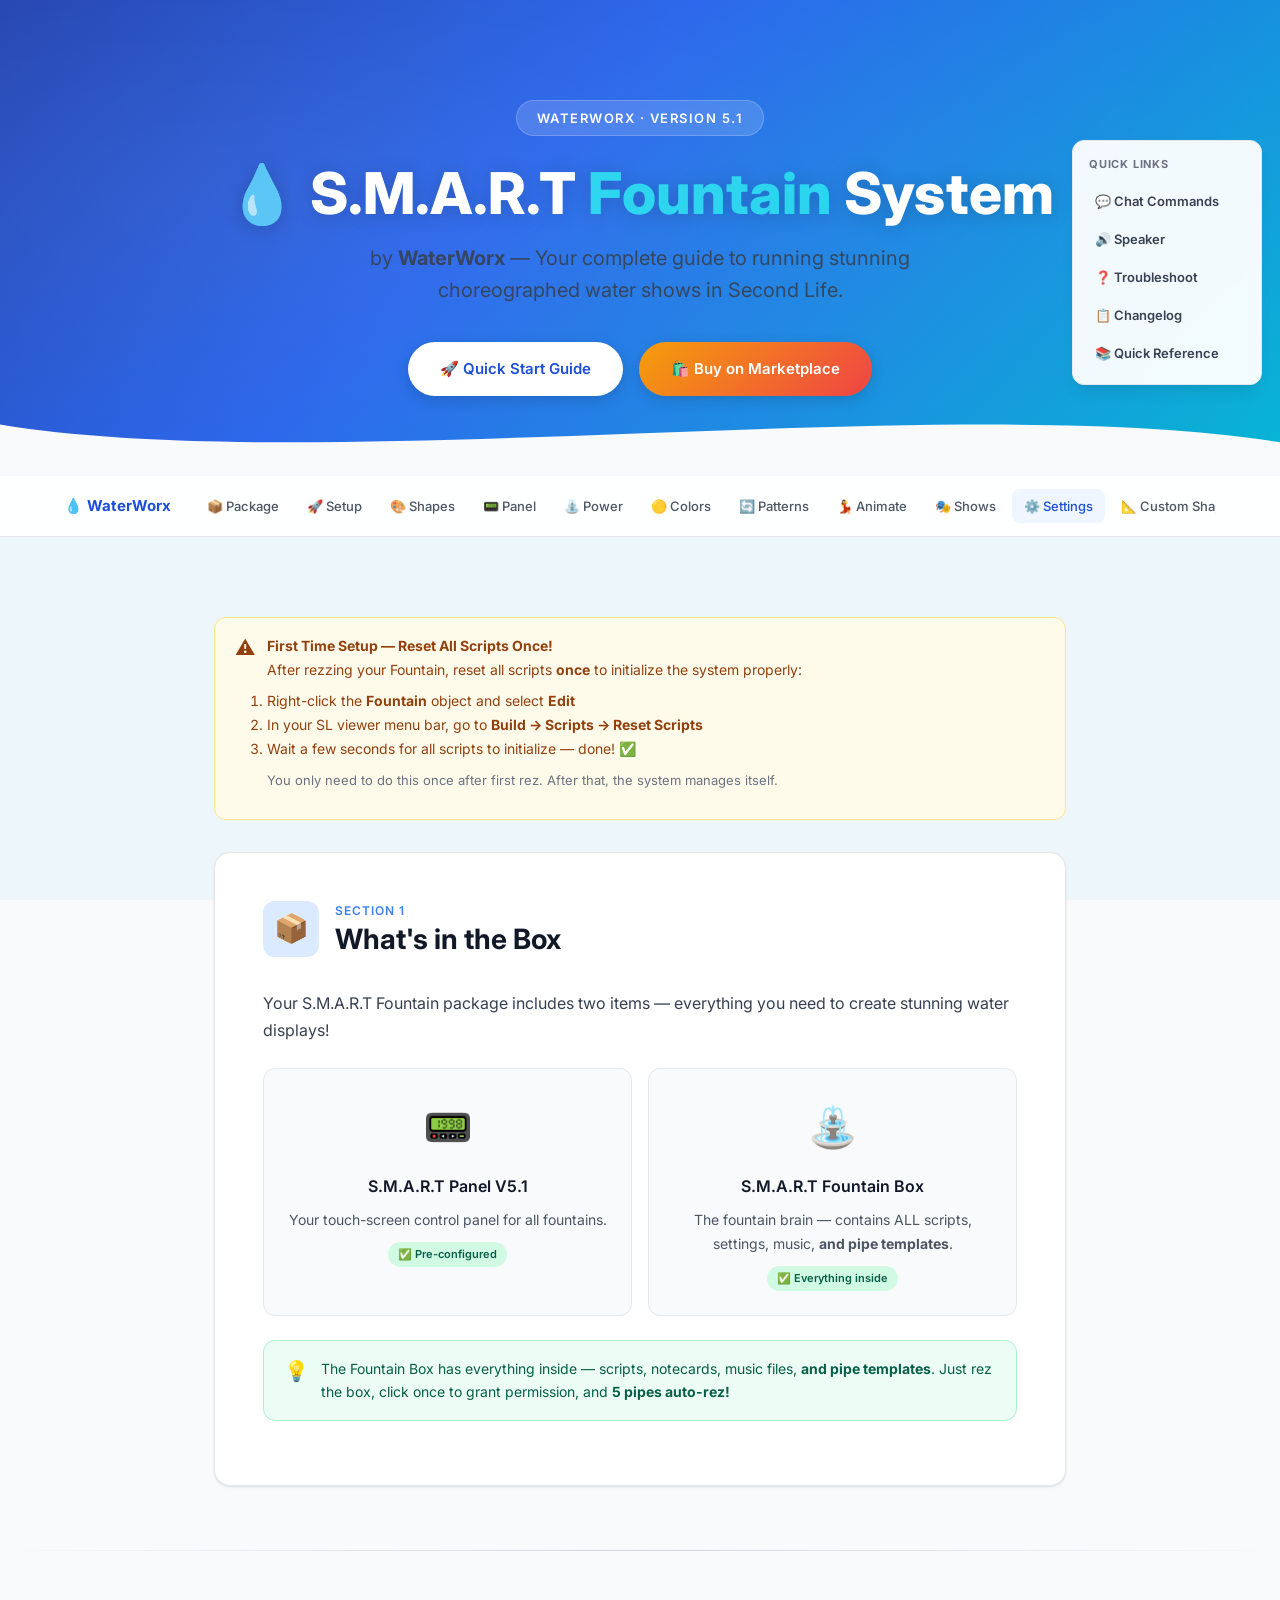
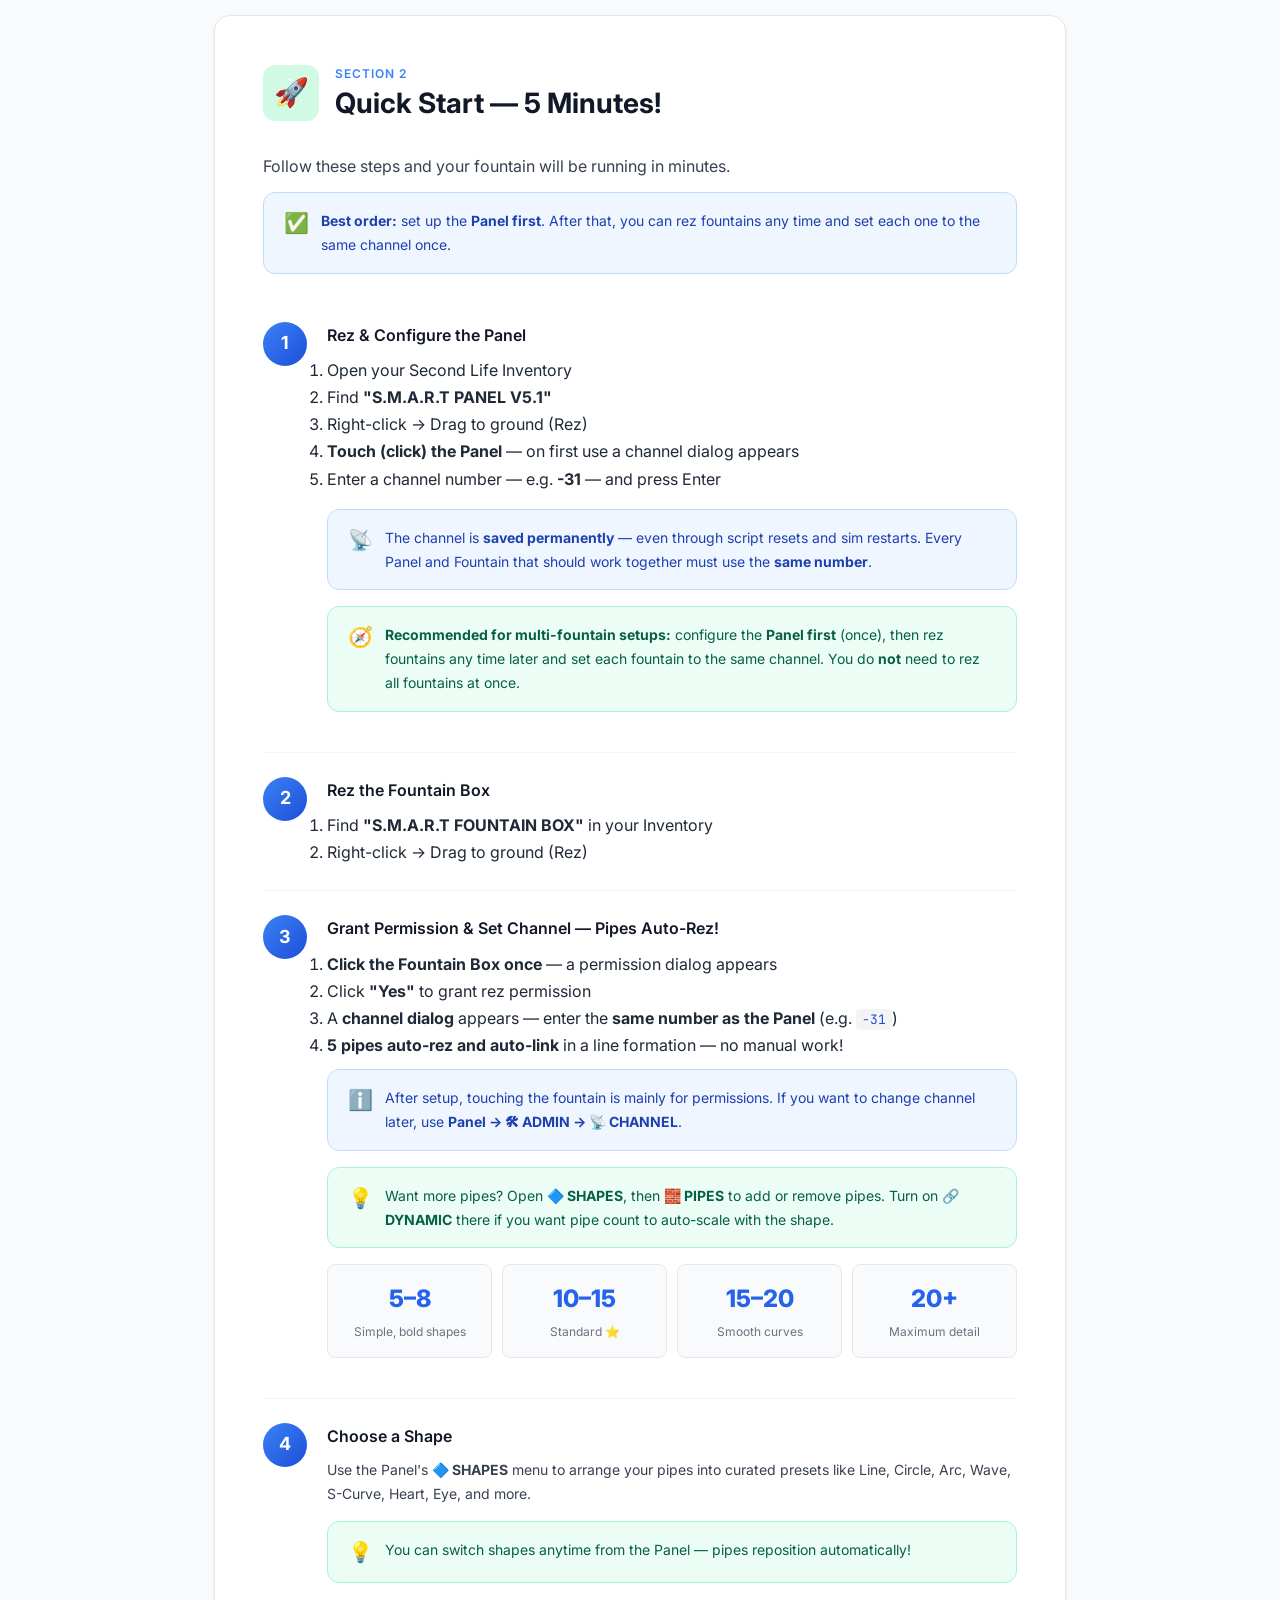
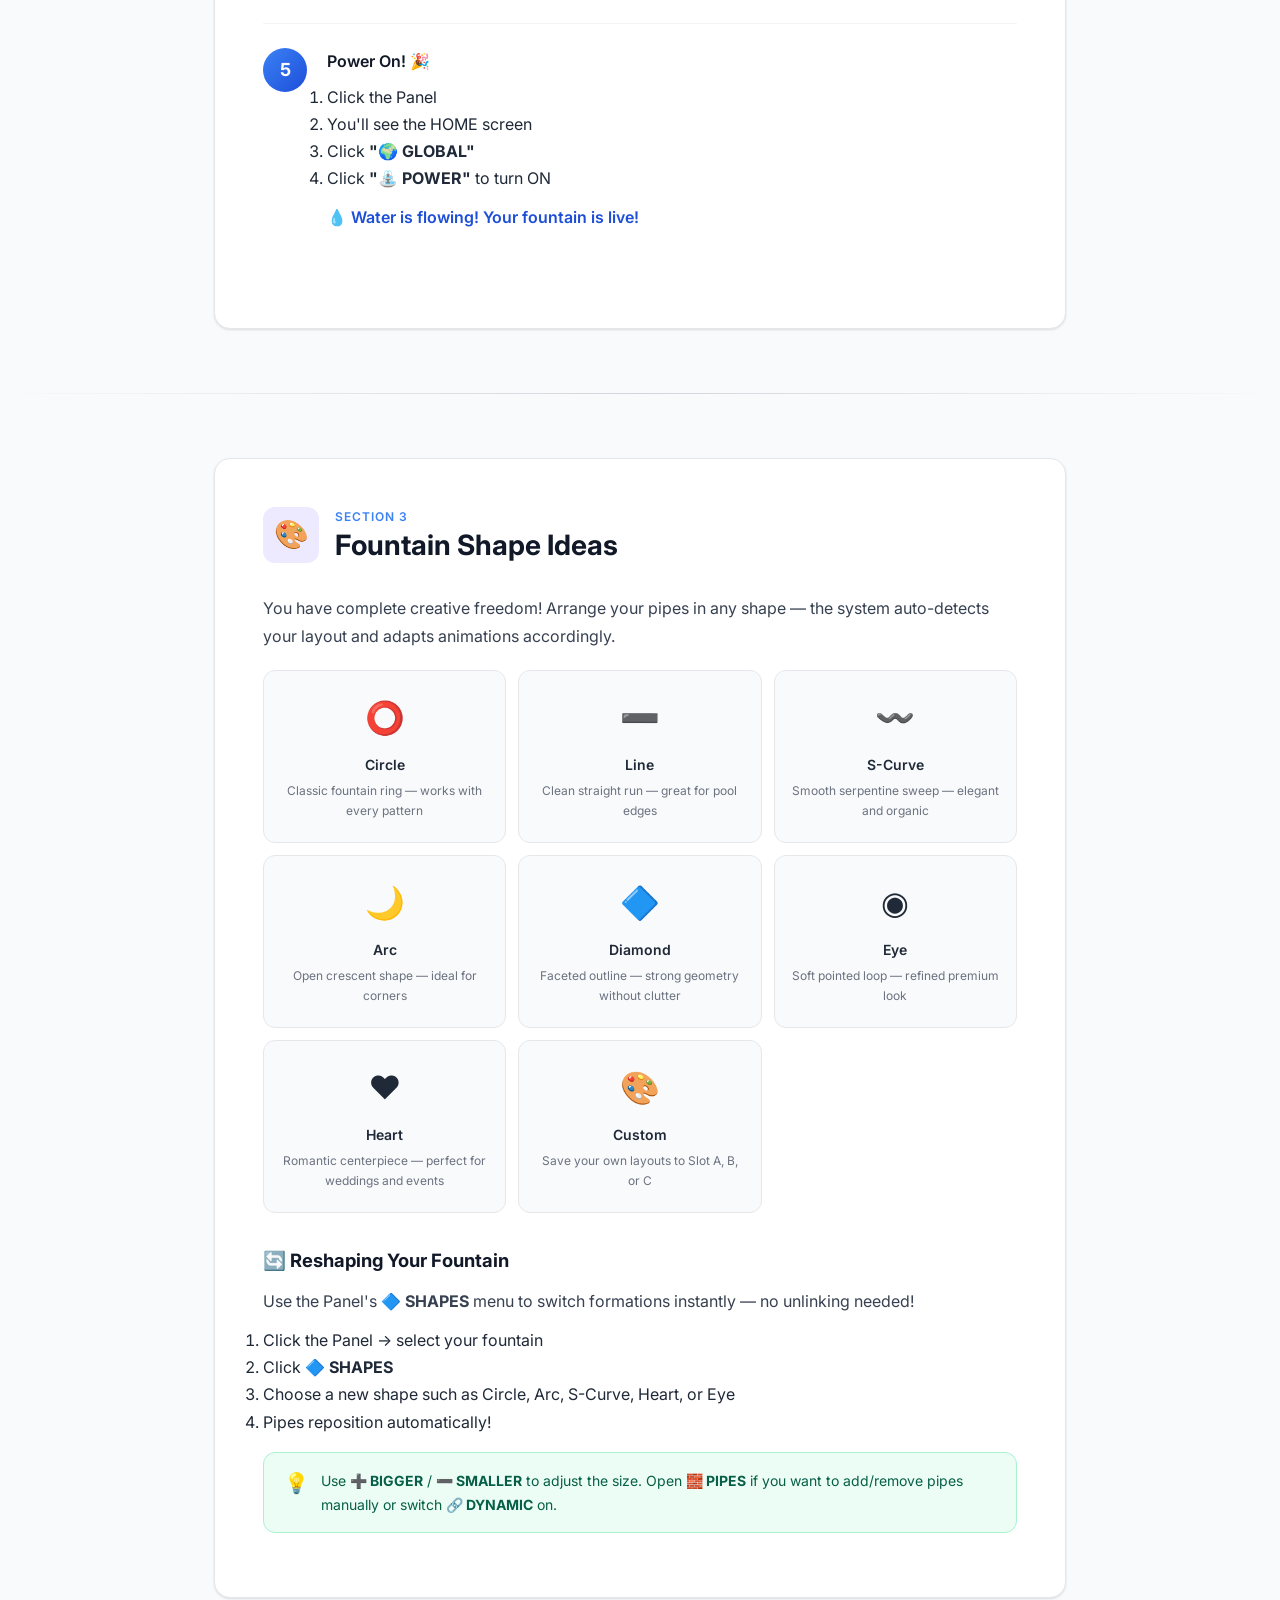
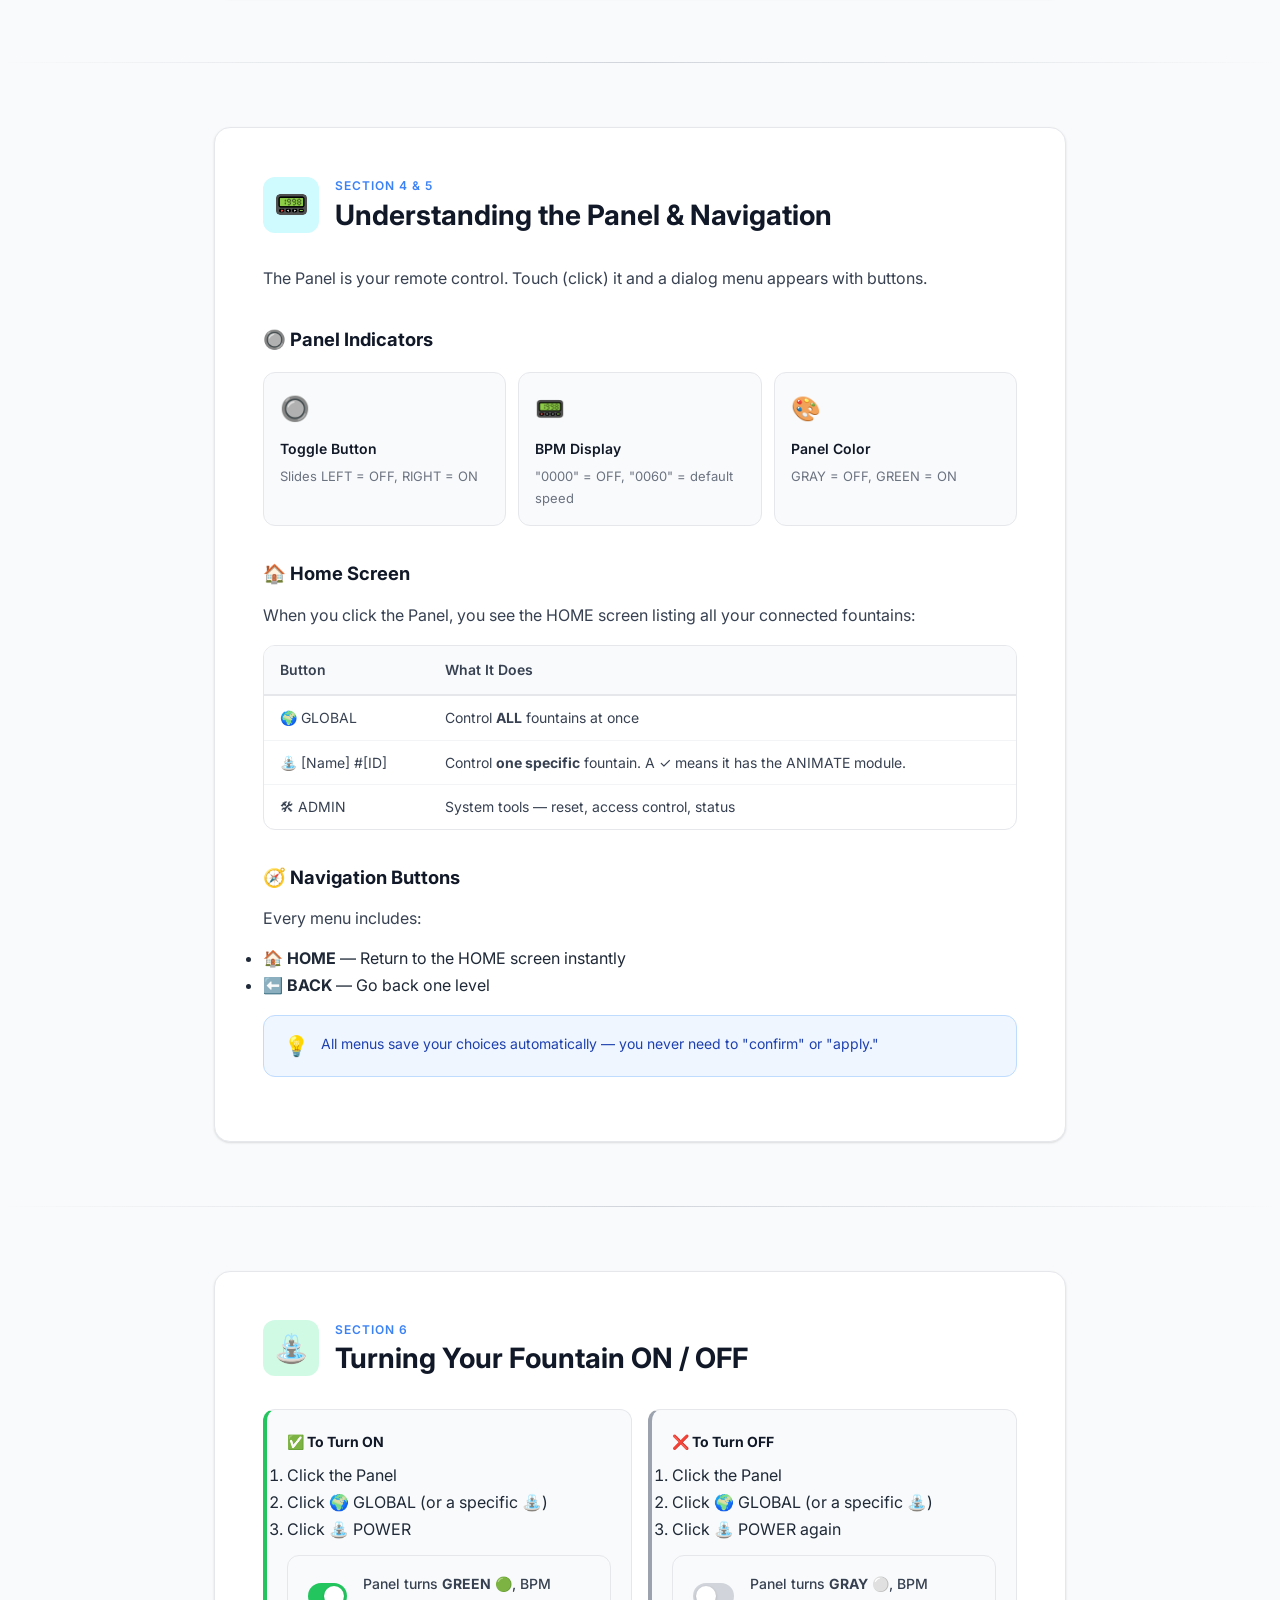
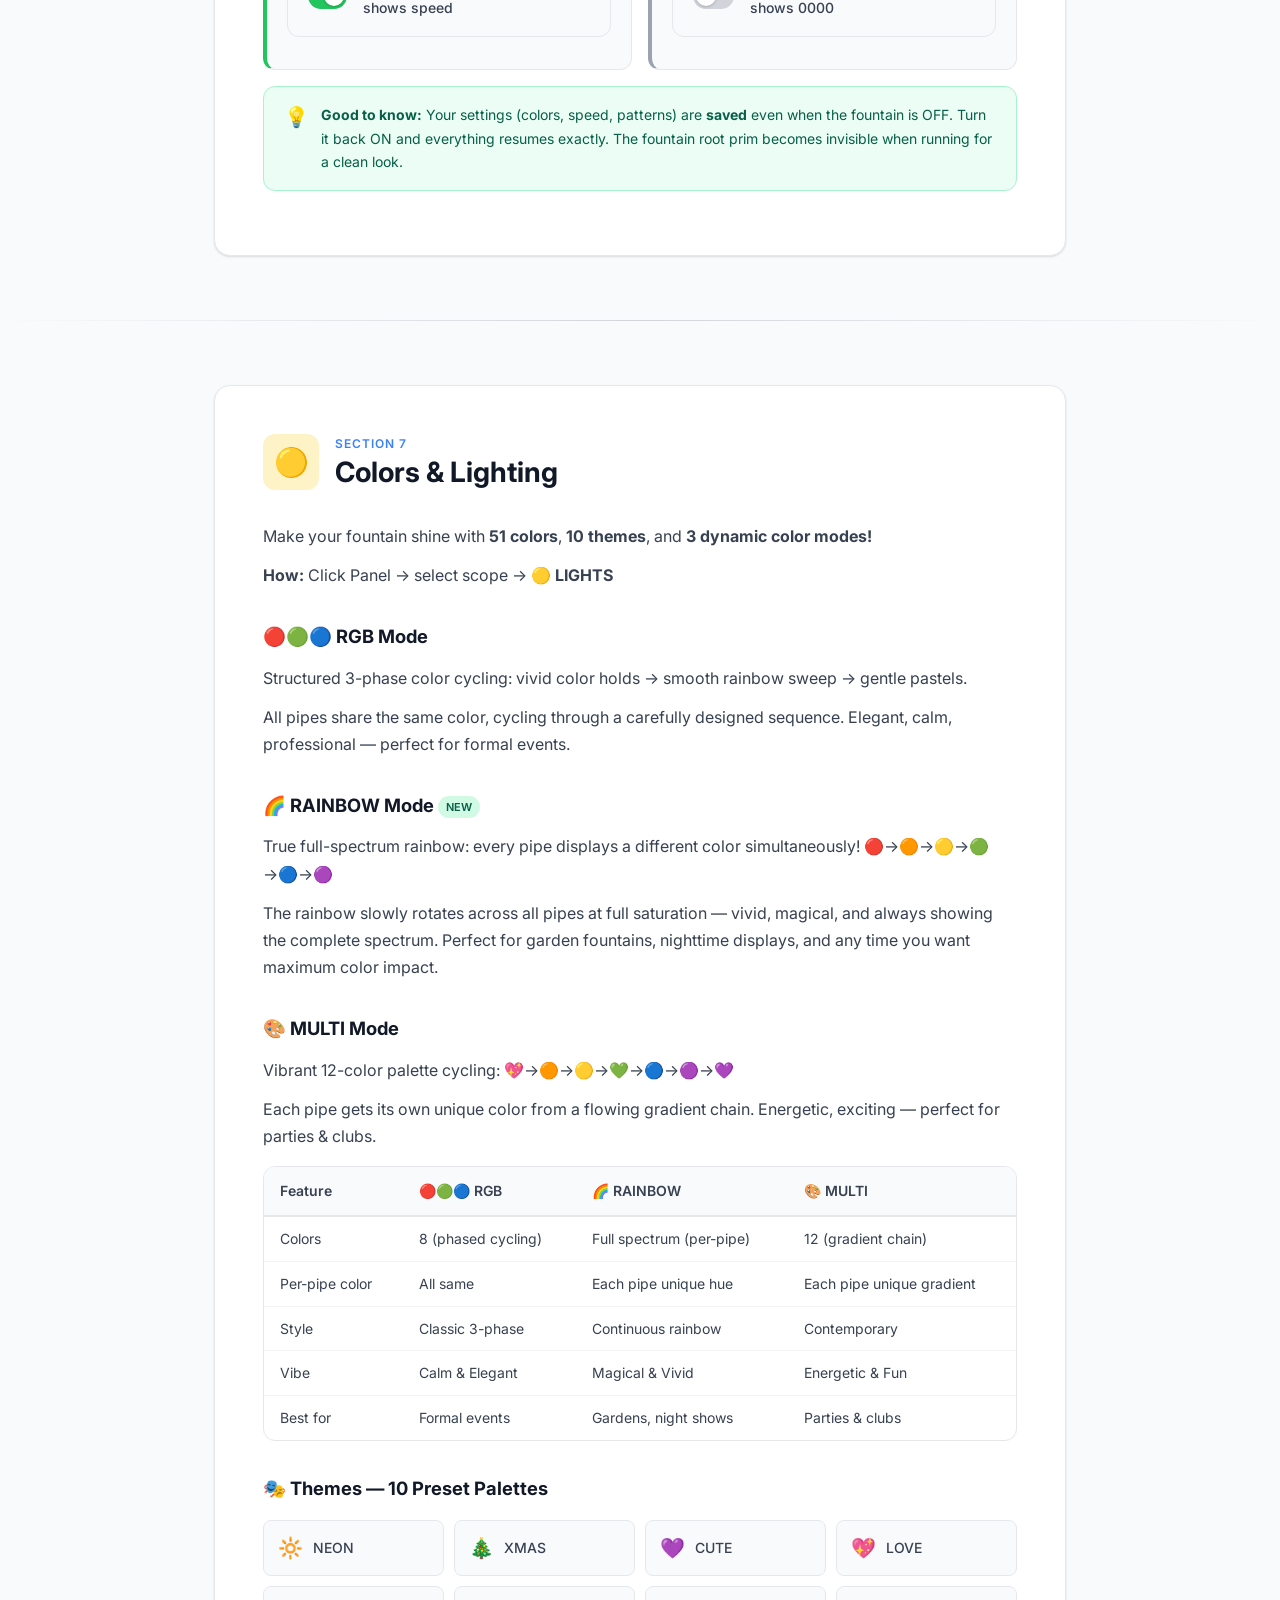
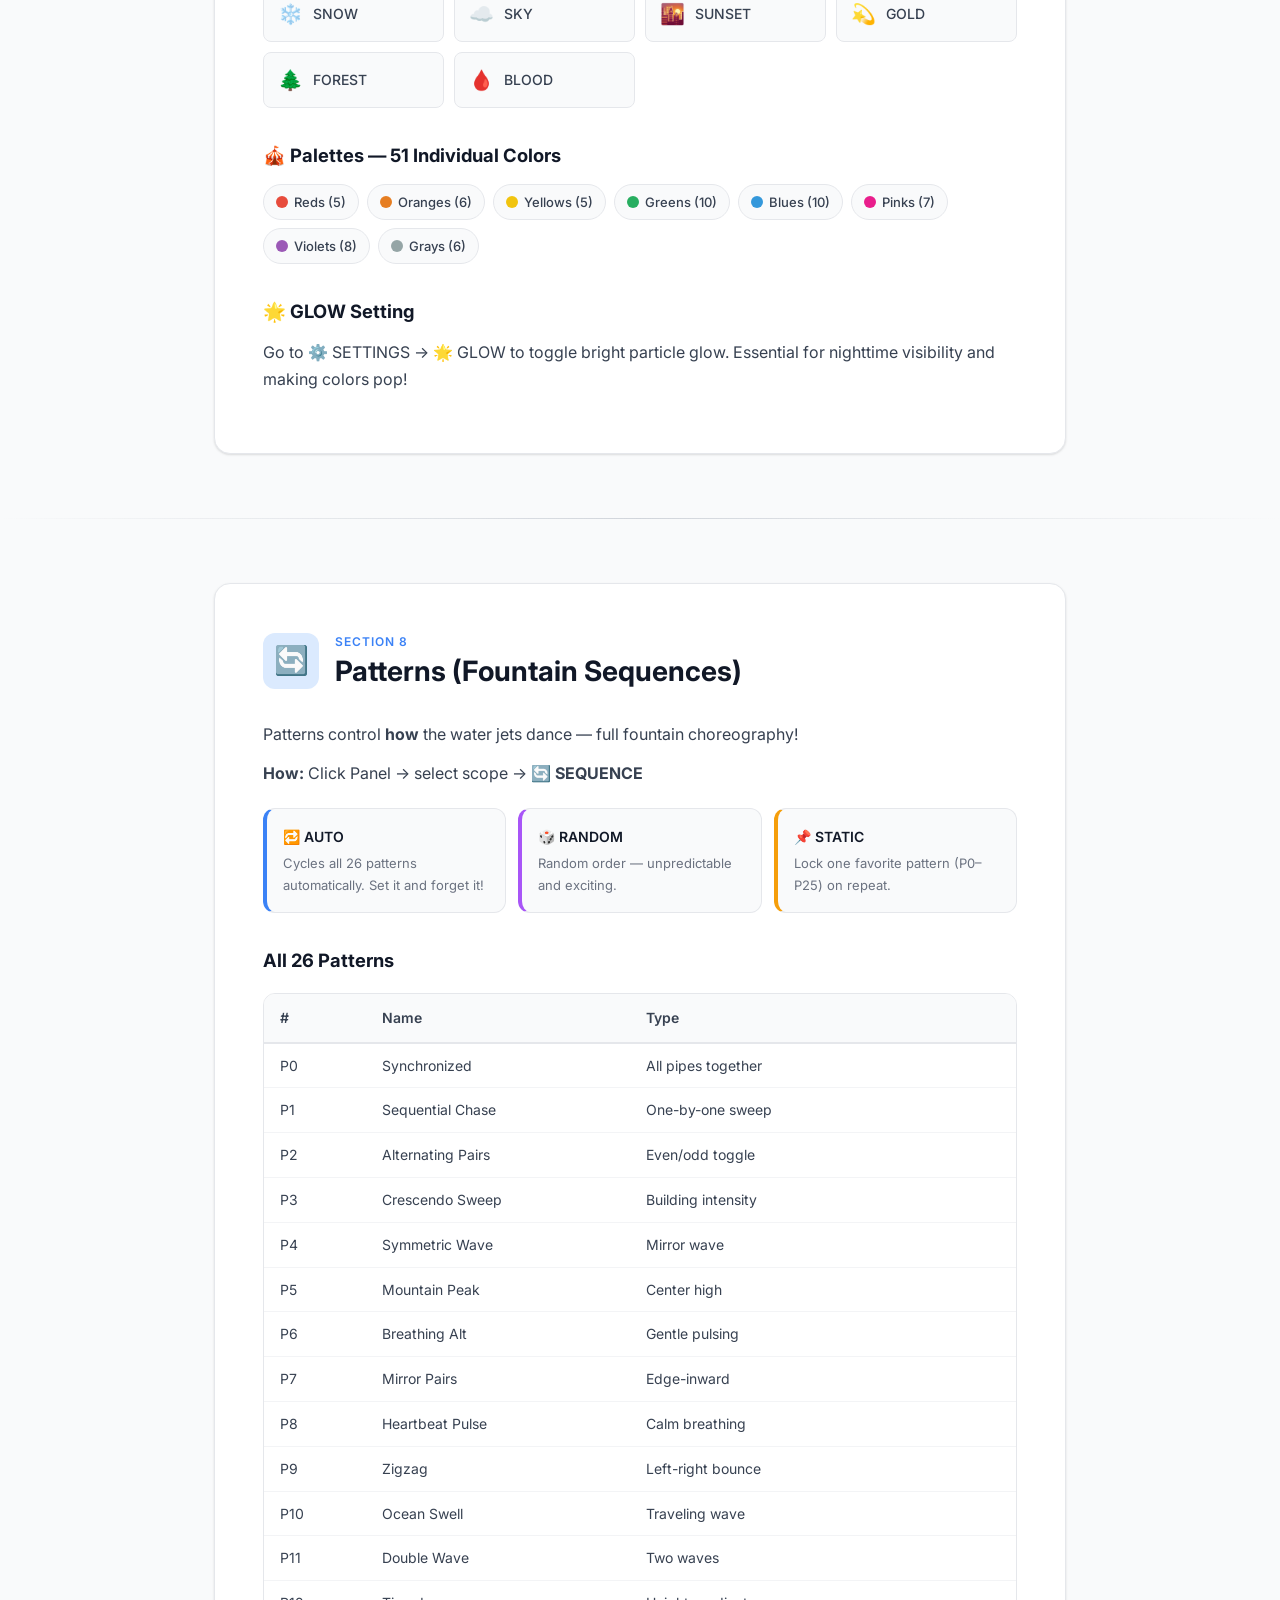
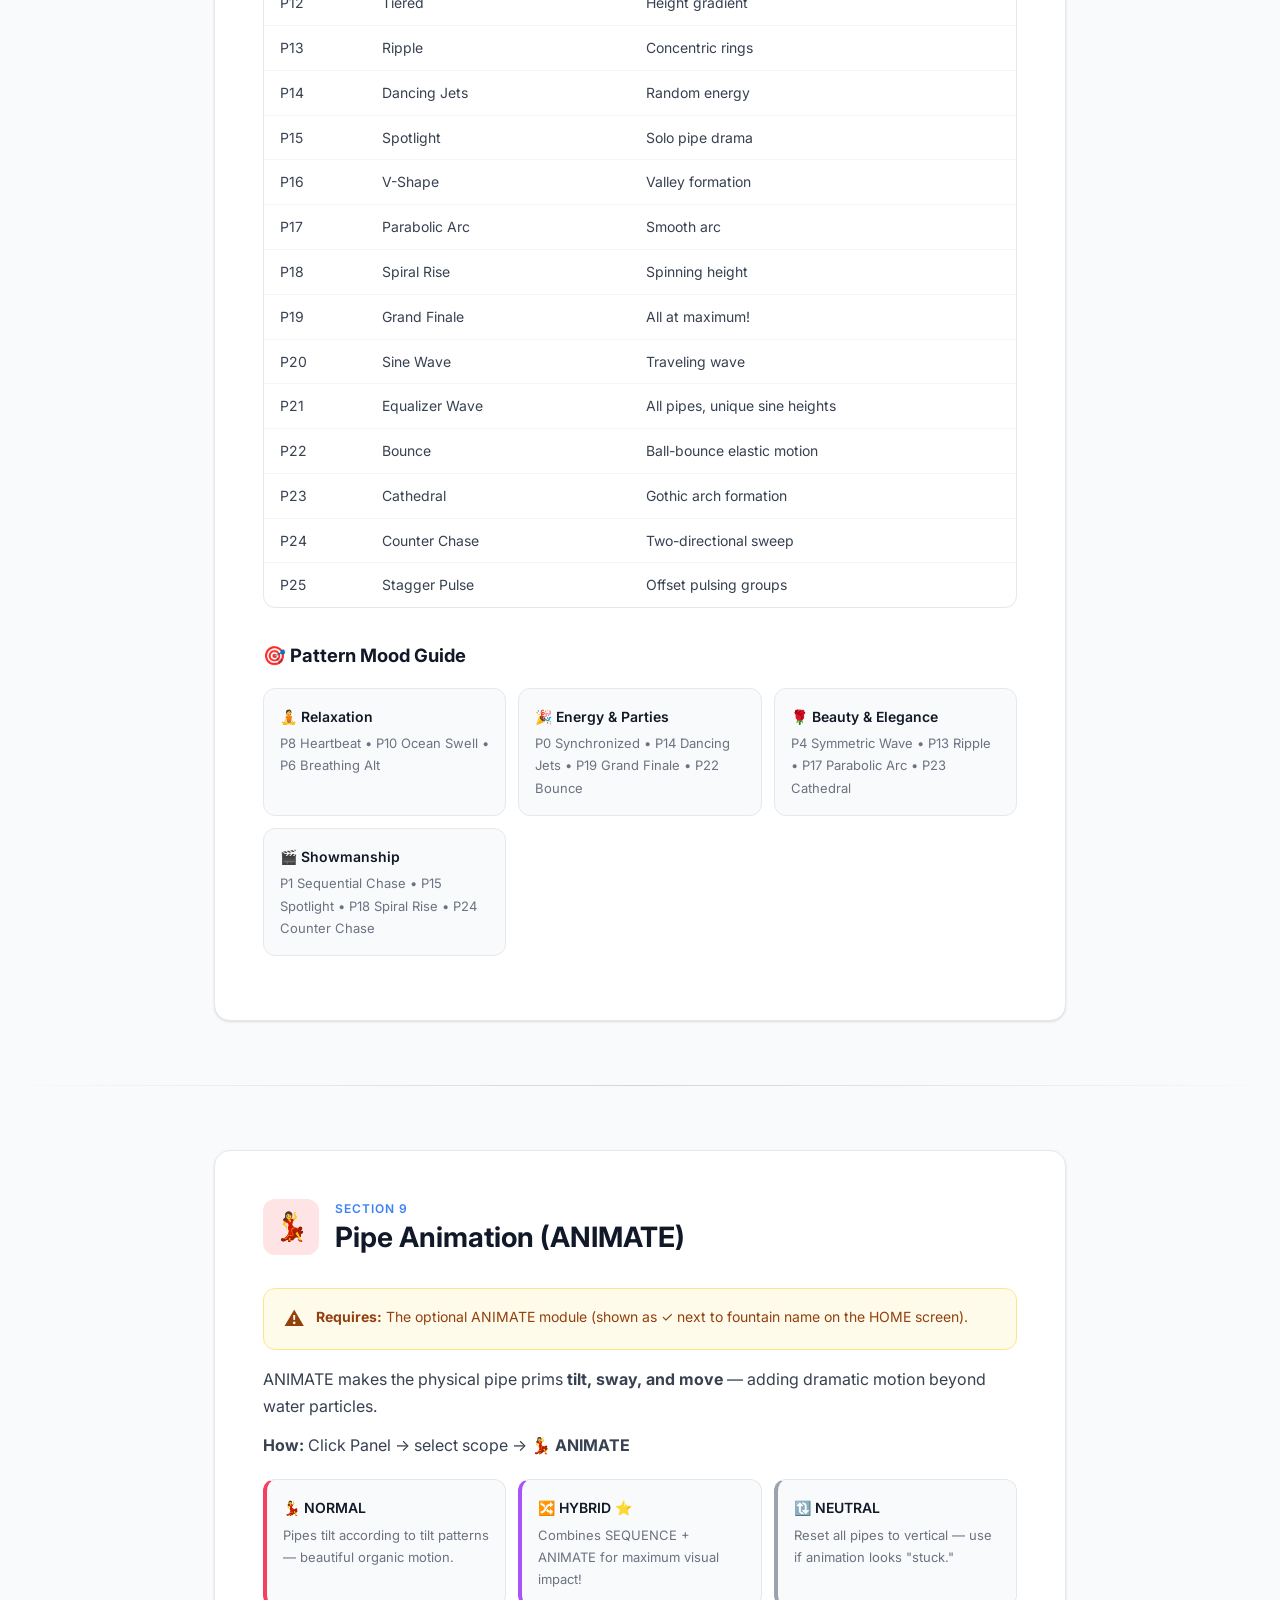
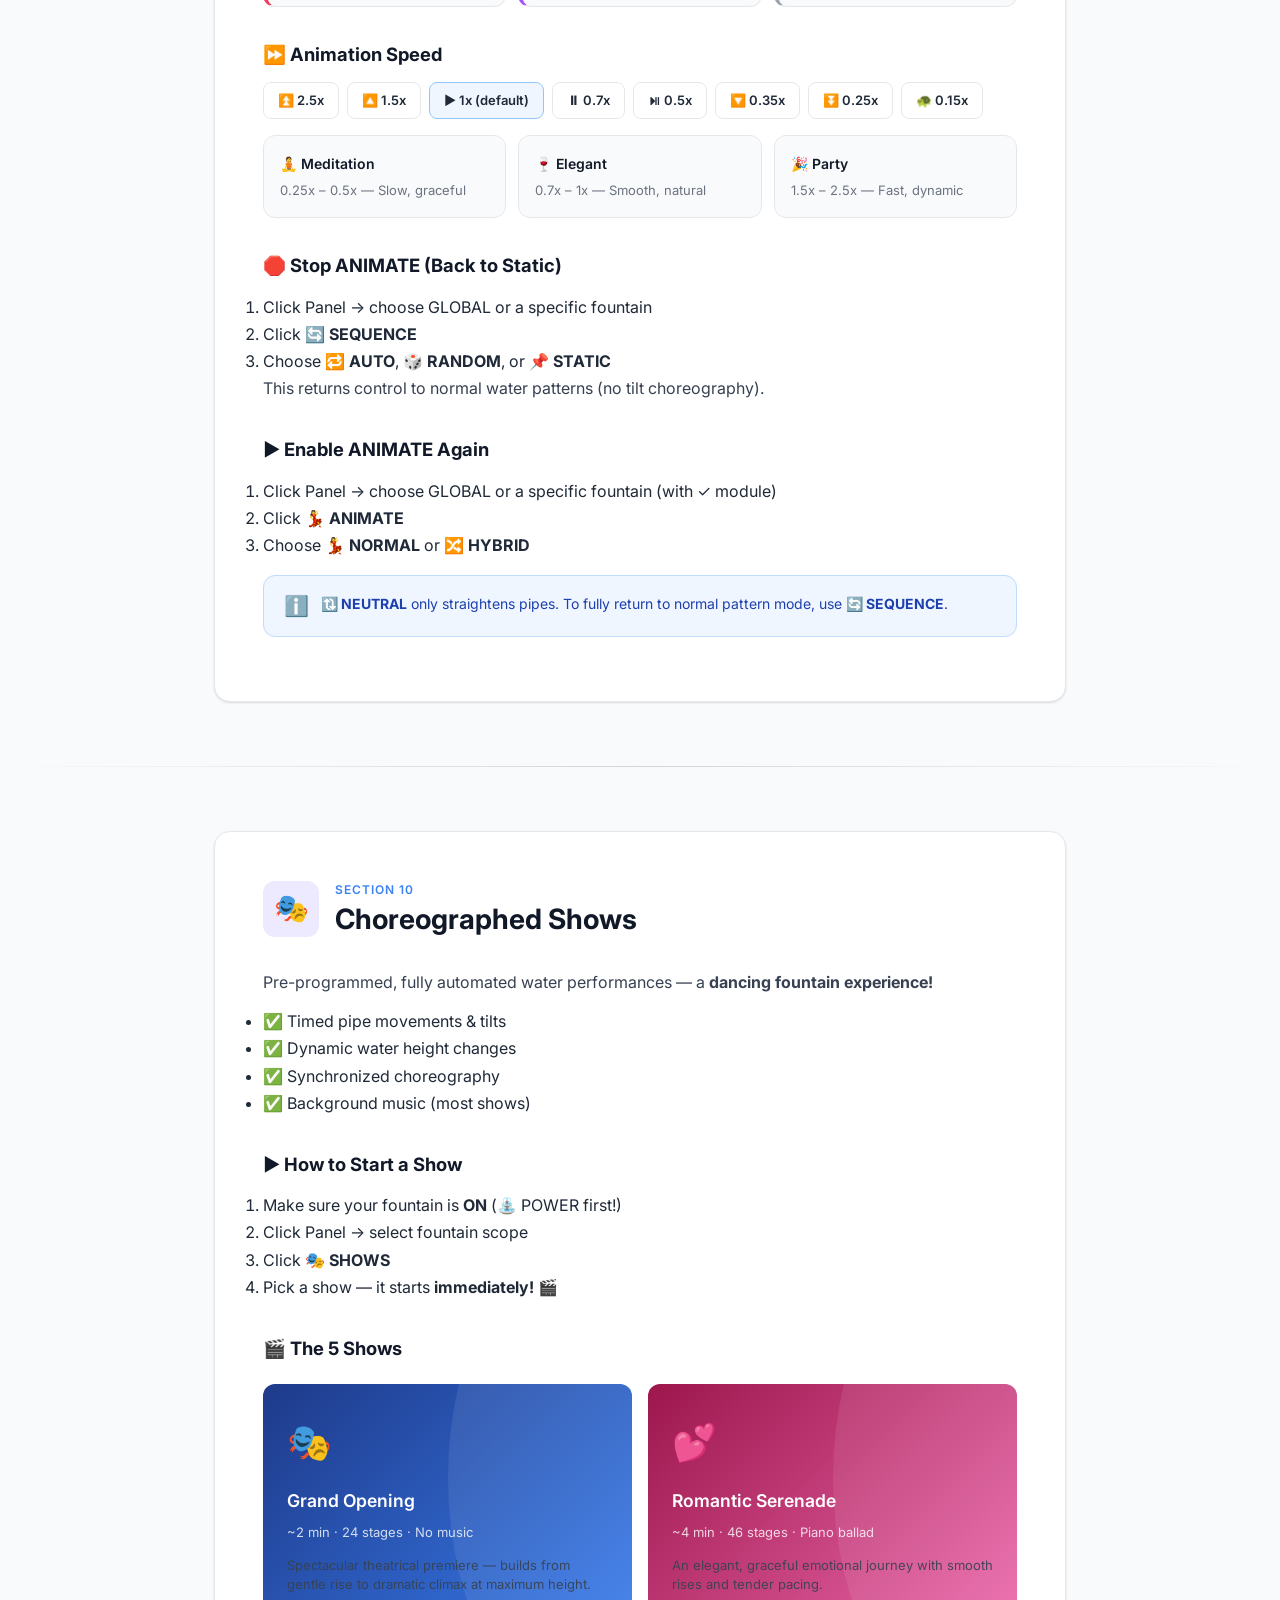
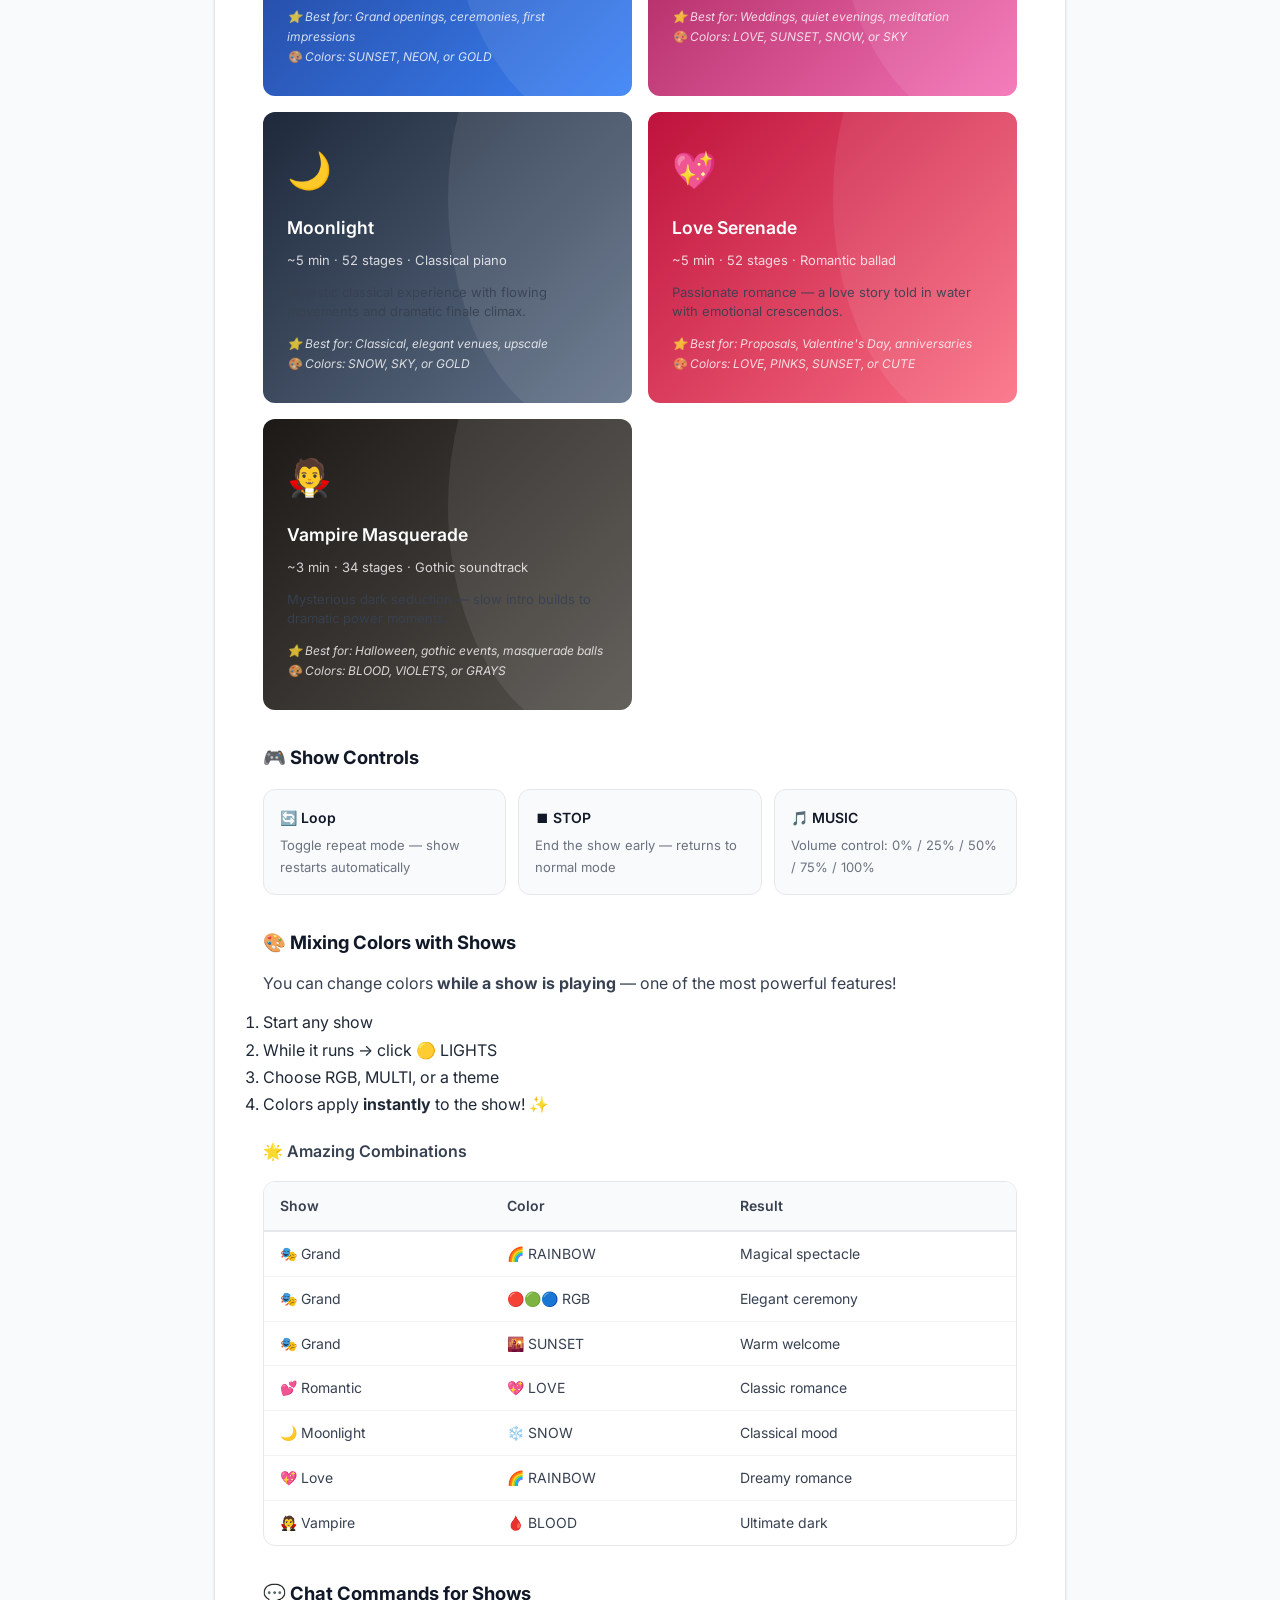
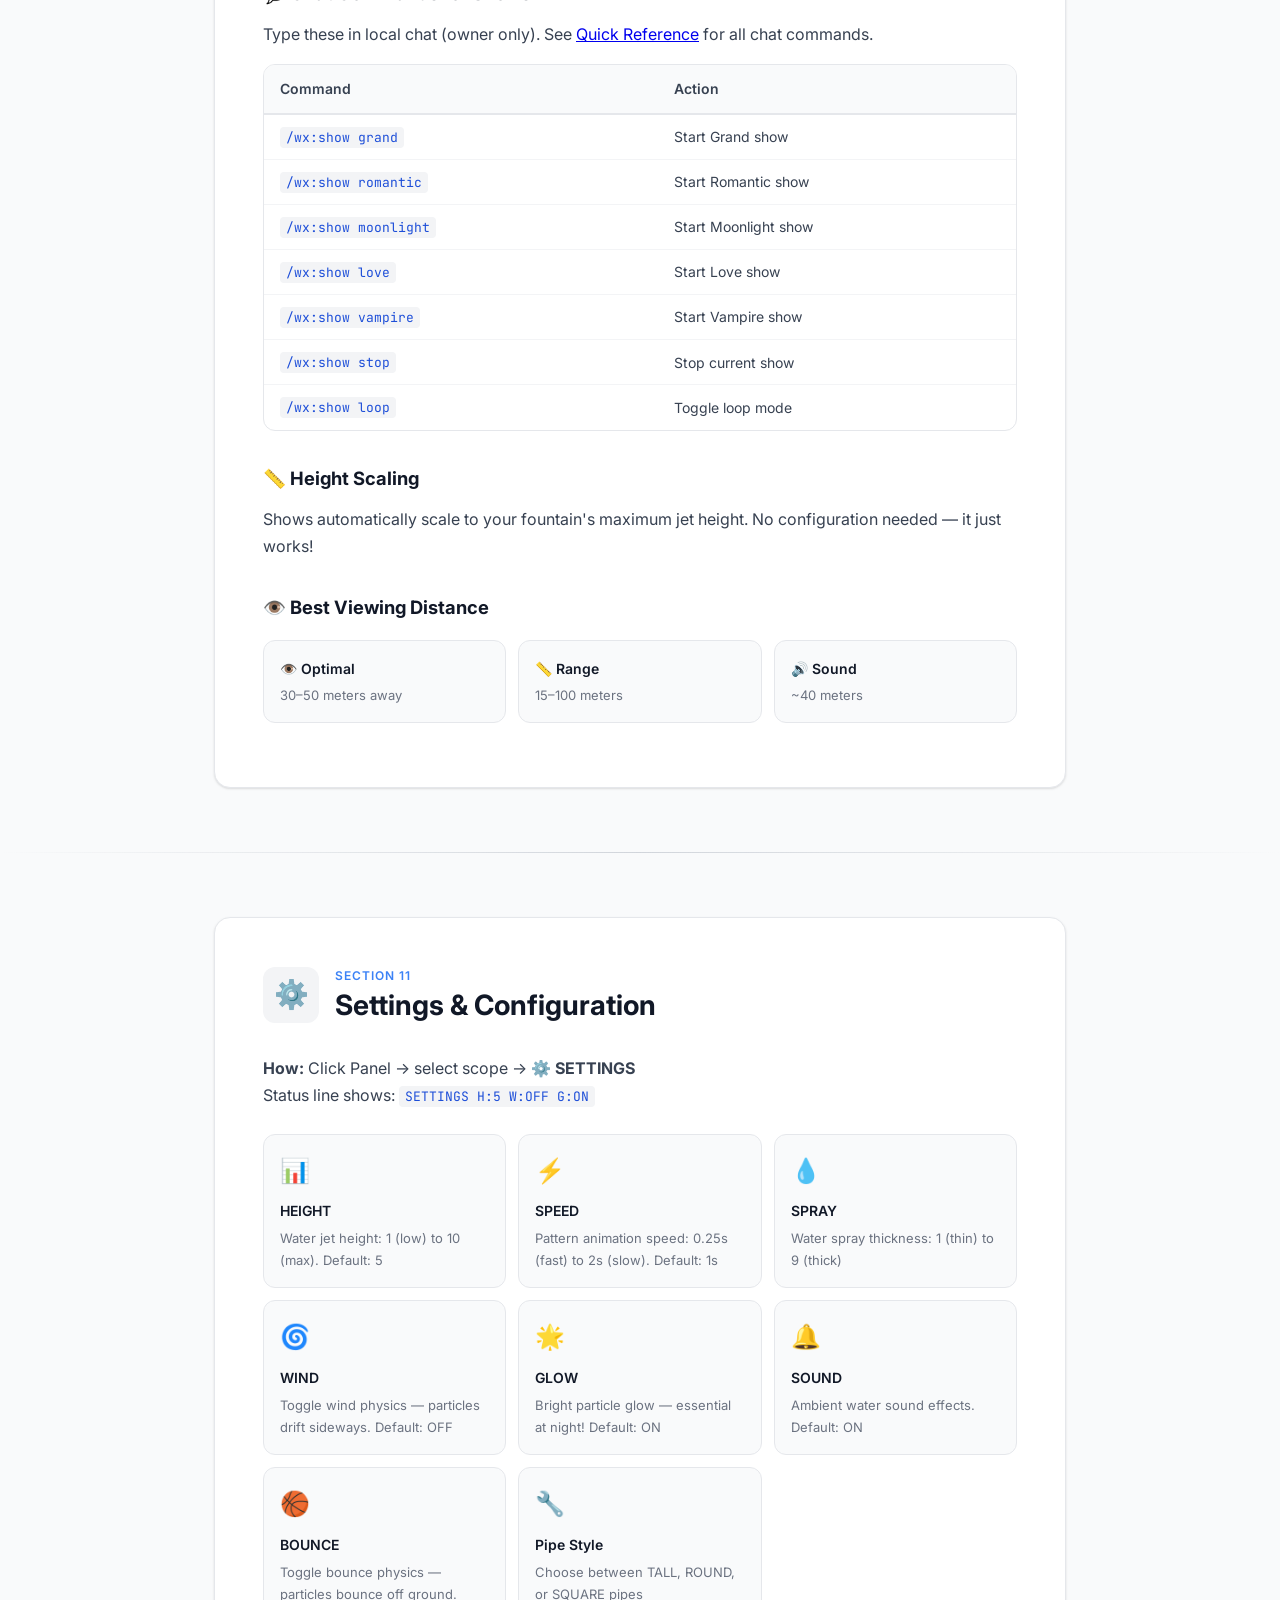
==== commit ea0e9643: "Update index.html" ====
--- a/index.html
+++ b/index.html
@@ -236,6 +236,45 @@
       cursor: pointer;
       color: var(--gray-700);
     }
+    .topnav-mobile-only { display: none; }
+
+    /* ========== Desktop Side Links ========== */
+    .side-toc {
+      position: fixed;
+      top: 140px;
+      right: 18px;
+      width: 190px;
+      background: rgba(255,255,255,.95);
+      backdrop-filter: blur(10px);
+      border: 1px solid var(--gray-200);
+      border-radius: var(--radius);
+      box-shadow: var(--shadow-lg);
+      padding: 12px;
+      z-index: 98;
+    }
+    .side-toc-title {
+      font-size: 11px;
+      letter-spacing: .8px;
+      text-transform: uppercase;
+      color: var(--gray-500);
+      font-weight: 700;
+      margin: 2px 4px 8px;
+    }
+    .side-toc a {
+      display: block;
+      text-decoration: none;
+      color: var(--gray-700);
+      font-size: 13px;
+      font-weight: 600;
+      padding: 8px 10px;
+      border-radius: 8px;
+      transition: background .15s, color .15s;
+    }
+    .side-toc a:hover,
+    .side-toc a.active {
+      background: var(--blue-50);
+      color: var(--blue-700);
+    }
 
     /* ========== Content Container ========== */
     .container {
@@ -689,9 +728,14 @@
         box-shadow: var(--shadow-lg);
         gap: 4px;
       }
+      .nav-links.mobile-open .topnav-mobile-only { display: block; }
       .hero { padding: 72px 20px 60px; }
       .cheat-grid { grid-template-columns: 1fr; }
       .show-grid { grid-template-columns: 1fr; }
+    }
+
+    @media (max-width: 1200px) {
+      .side-toc { display: none; }
     }
 
     /* ========== Comparison Table ========== */
@@ -863,15 +907,22 @@
       <a href="#settings">⚙️ Settings</a>
       <a href="#custom-shapes">📐 Custom Shapes</a>
       <a href="#multi">🌍 Multi</a>
-      <a href="#chatcmd">💬 Chat</a>
-      <a href="#speaker">🔊 Speaker</a>
+      <a href="#chatcmd" class="topnav-mobile-only">💬 Chat</a>
+      <a href="#speaker" class="topnav-mobile-only">🔊 Speaker</a>
       <a href="#admin">🛠 Admin</a>
-      <a href="#changelog">📋 Log</a>
-      <a href="#troubleshoot">❓ Help</a>
       <a href="#reference">📋 Ref</a>
     </div>
   </div>
 </nav>
+
+<aside class="side-toc" aria-label="Quick Links">
+  <div class="side-toc-title">Quick Links</div>
+  <a href="#chatcmd">💬 Chat Commands</a>
+  <a href="#speaker">🔊 Speaker</a>
+  <a href="#troubleshoot">❓ Troubleshoot</a>
+  <a href="#changelog">📋 Changelog</a>
+  <a href="#reference">📚 Quick Reference</a>
+</aside>
 
 <!-- ==================== 1. PACKAGE ==================== -->
 <section id="package">
@@ -2489,12 +2540,16 @@
   // Active nav link on scroll
   const sections = document.querySelectorAll('section[id]');
   const navLinks = document.querySelectorAll('.nav-links a');
+  const sideLinks = document.querySelectorAll('.side-toc a');
   const observer = new IntersectionObserver(entries => {
     entries.forEach(entry => {
       if (entry.isIntersecting) {
         navLinks.forEach(a => a.classList.remove('active'));
-        const active = document.querySelector(`.nav-links a[href="#${entry.target.id}"]`);
-        if (active) active.classList.add('active');
+        sideLinks.forEach(a => a.classList.remove('active'));
+        const activeNav = document.querySelector(`.nav-links a[href="#${entry.target.id}"]`);
+        const activeSide = document.querySelector(`.side-toc a[href="#${entry.target.id}"]`);
+        if (activeNav) activeNav.classList.add('active');
+        if (activeSide) activeSide.classList.add('active');
       }
     });
   }, { rootMargin: '-30% 0px -60% 0px' });
